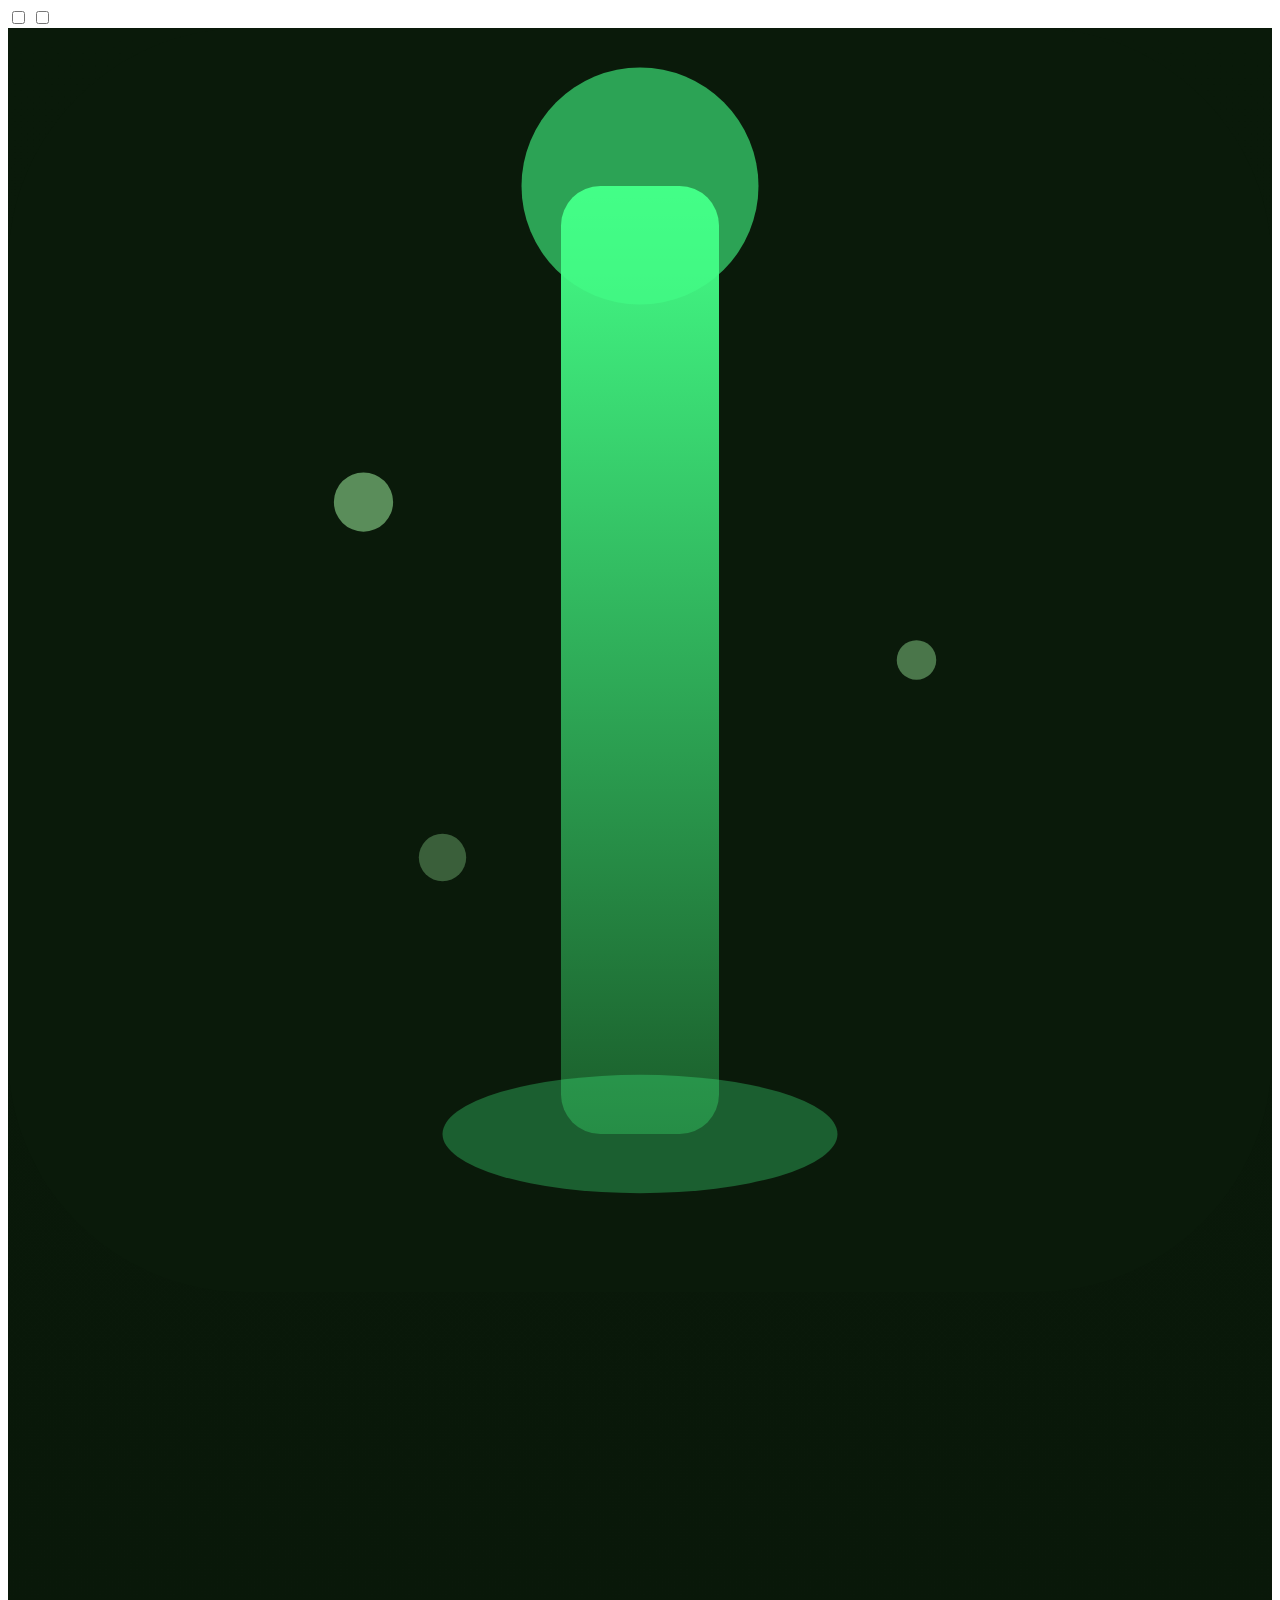
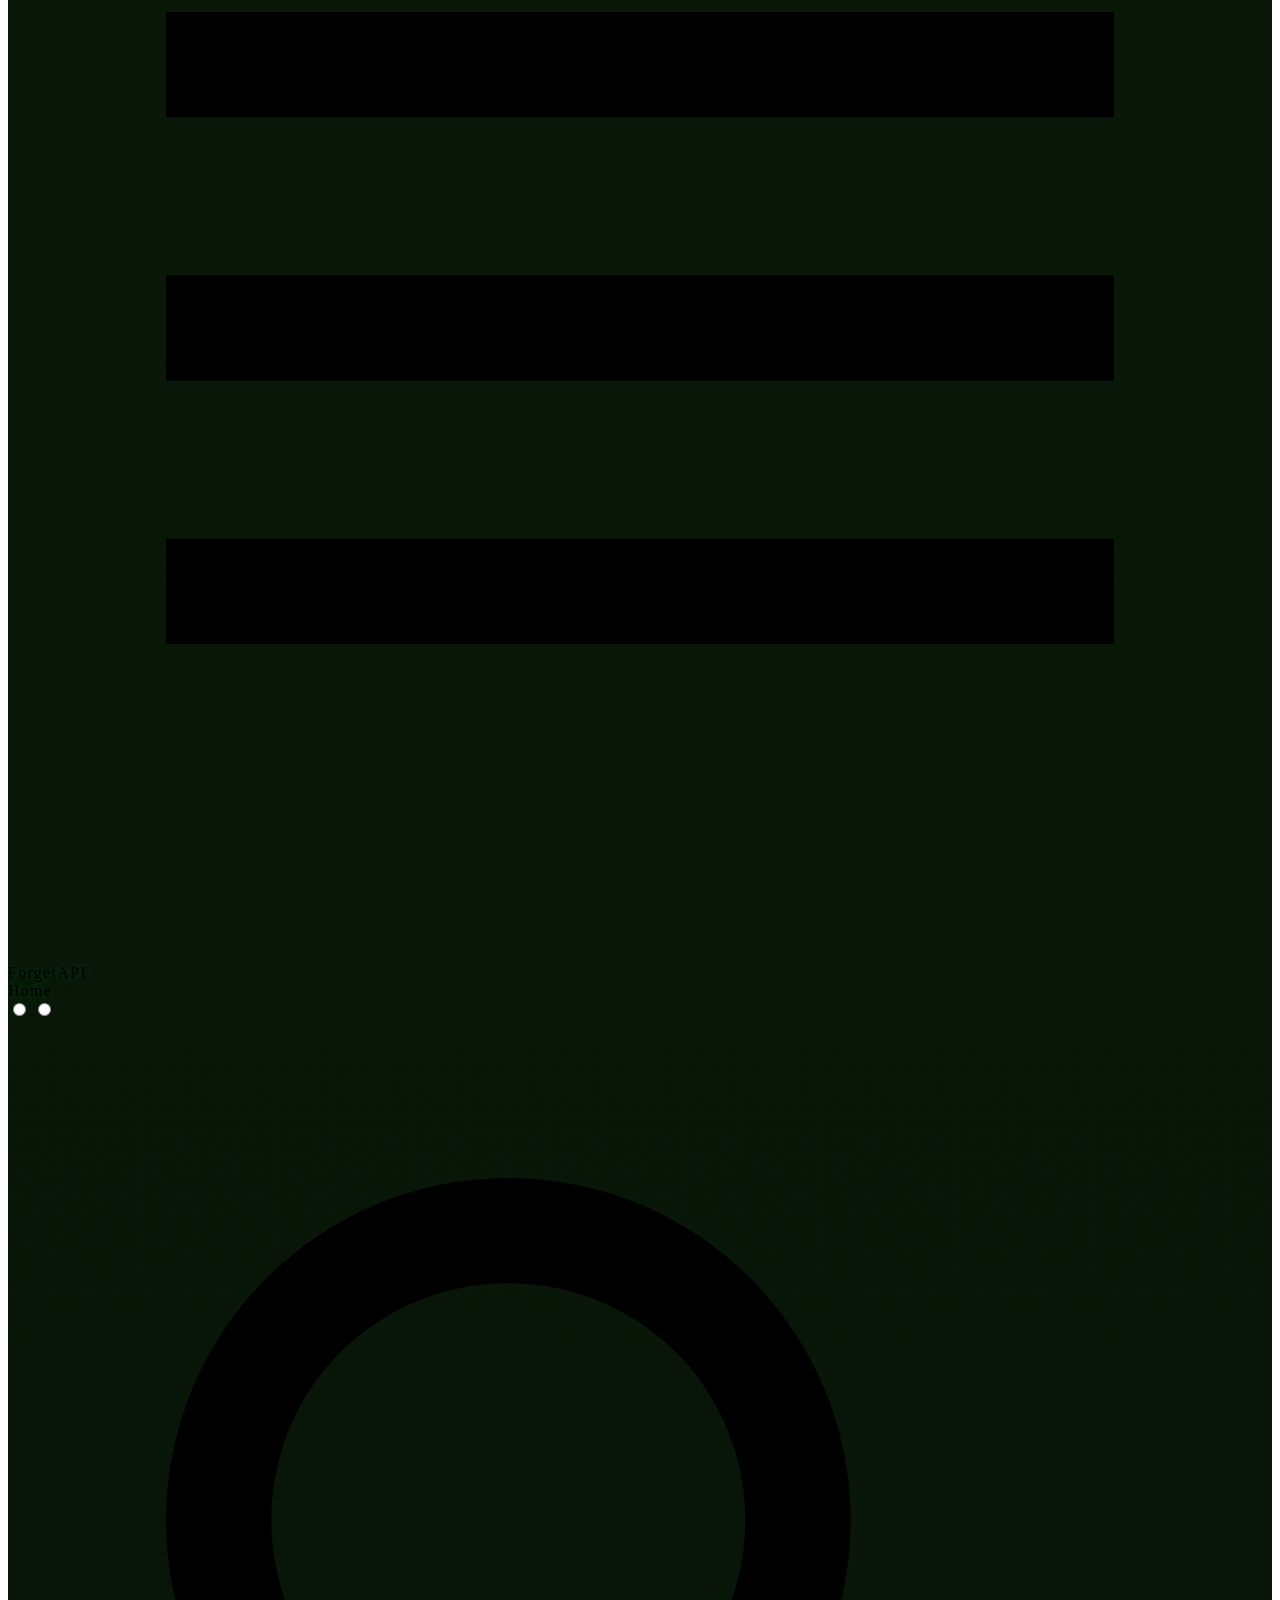
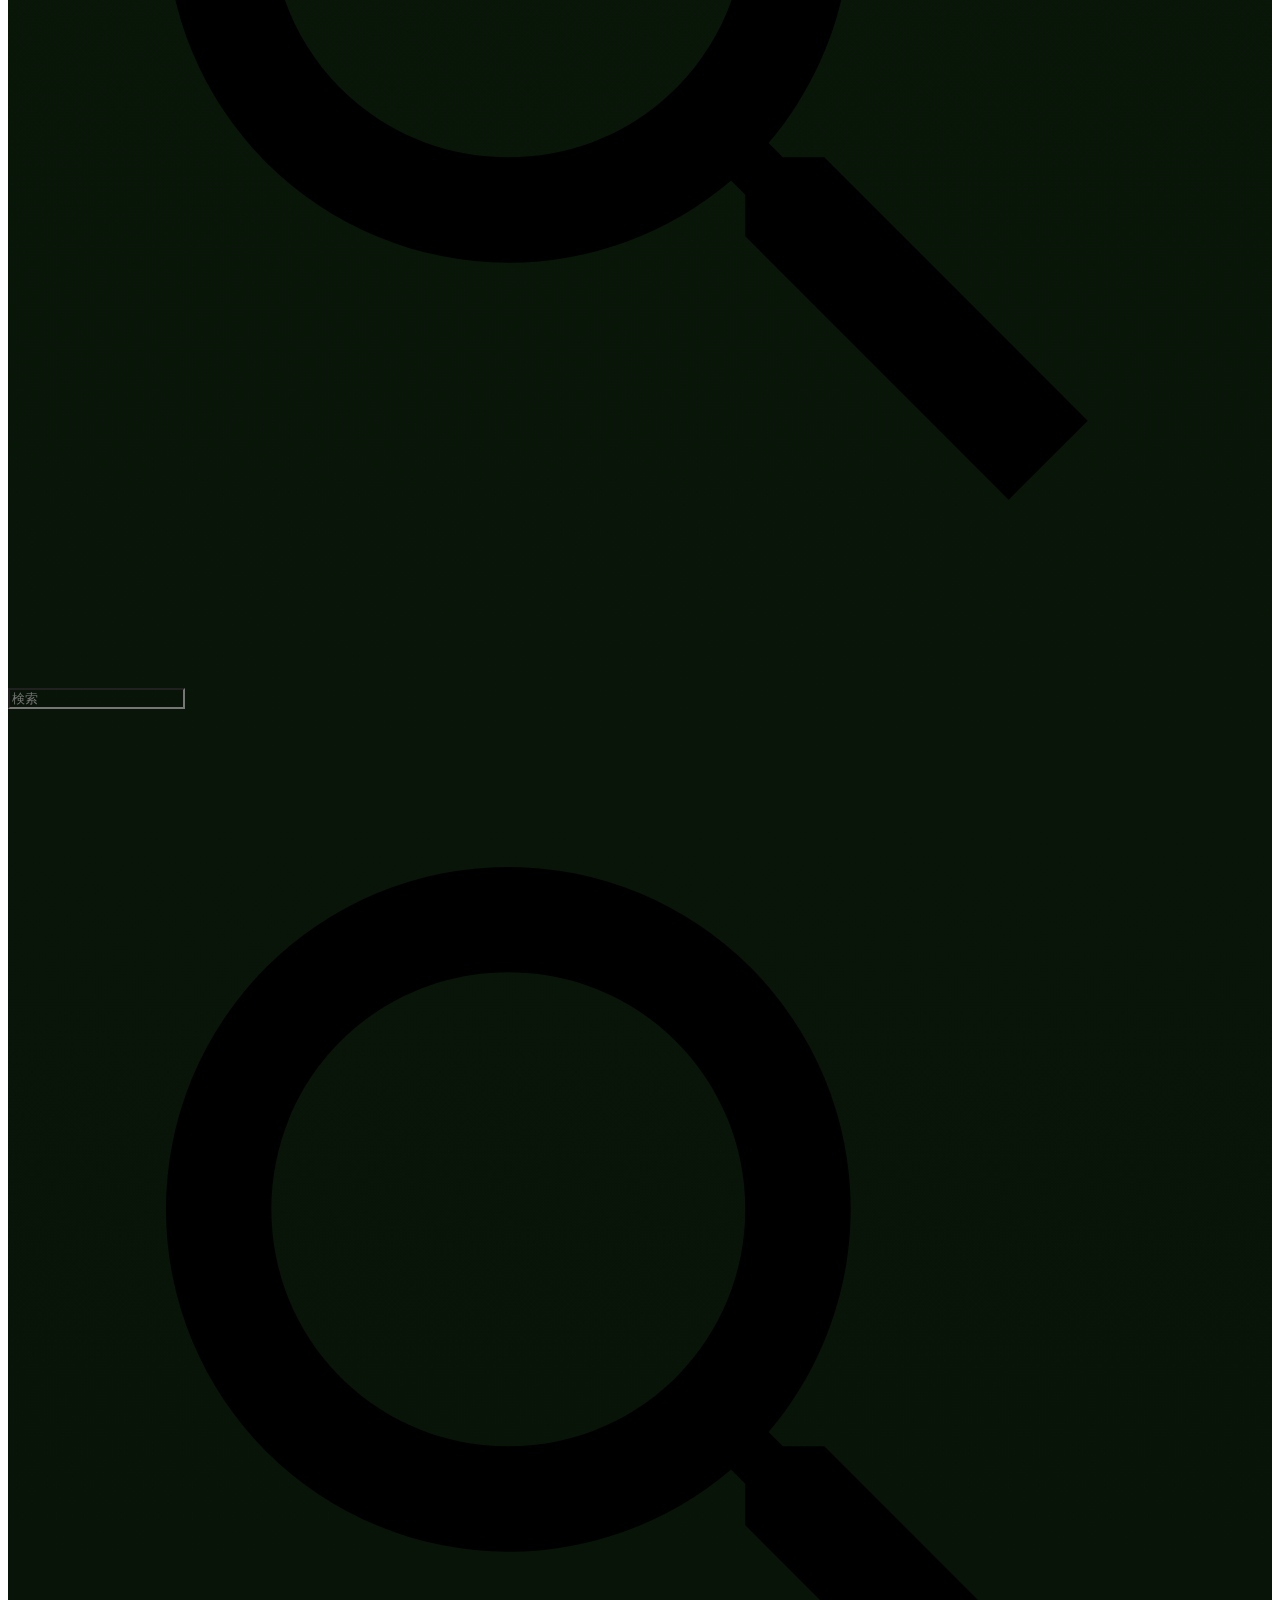
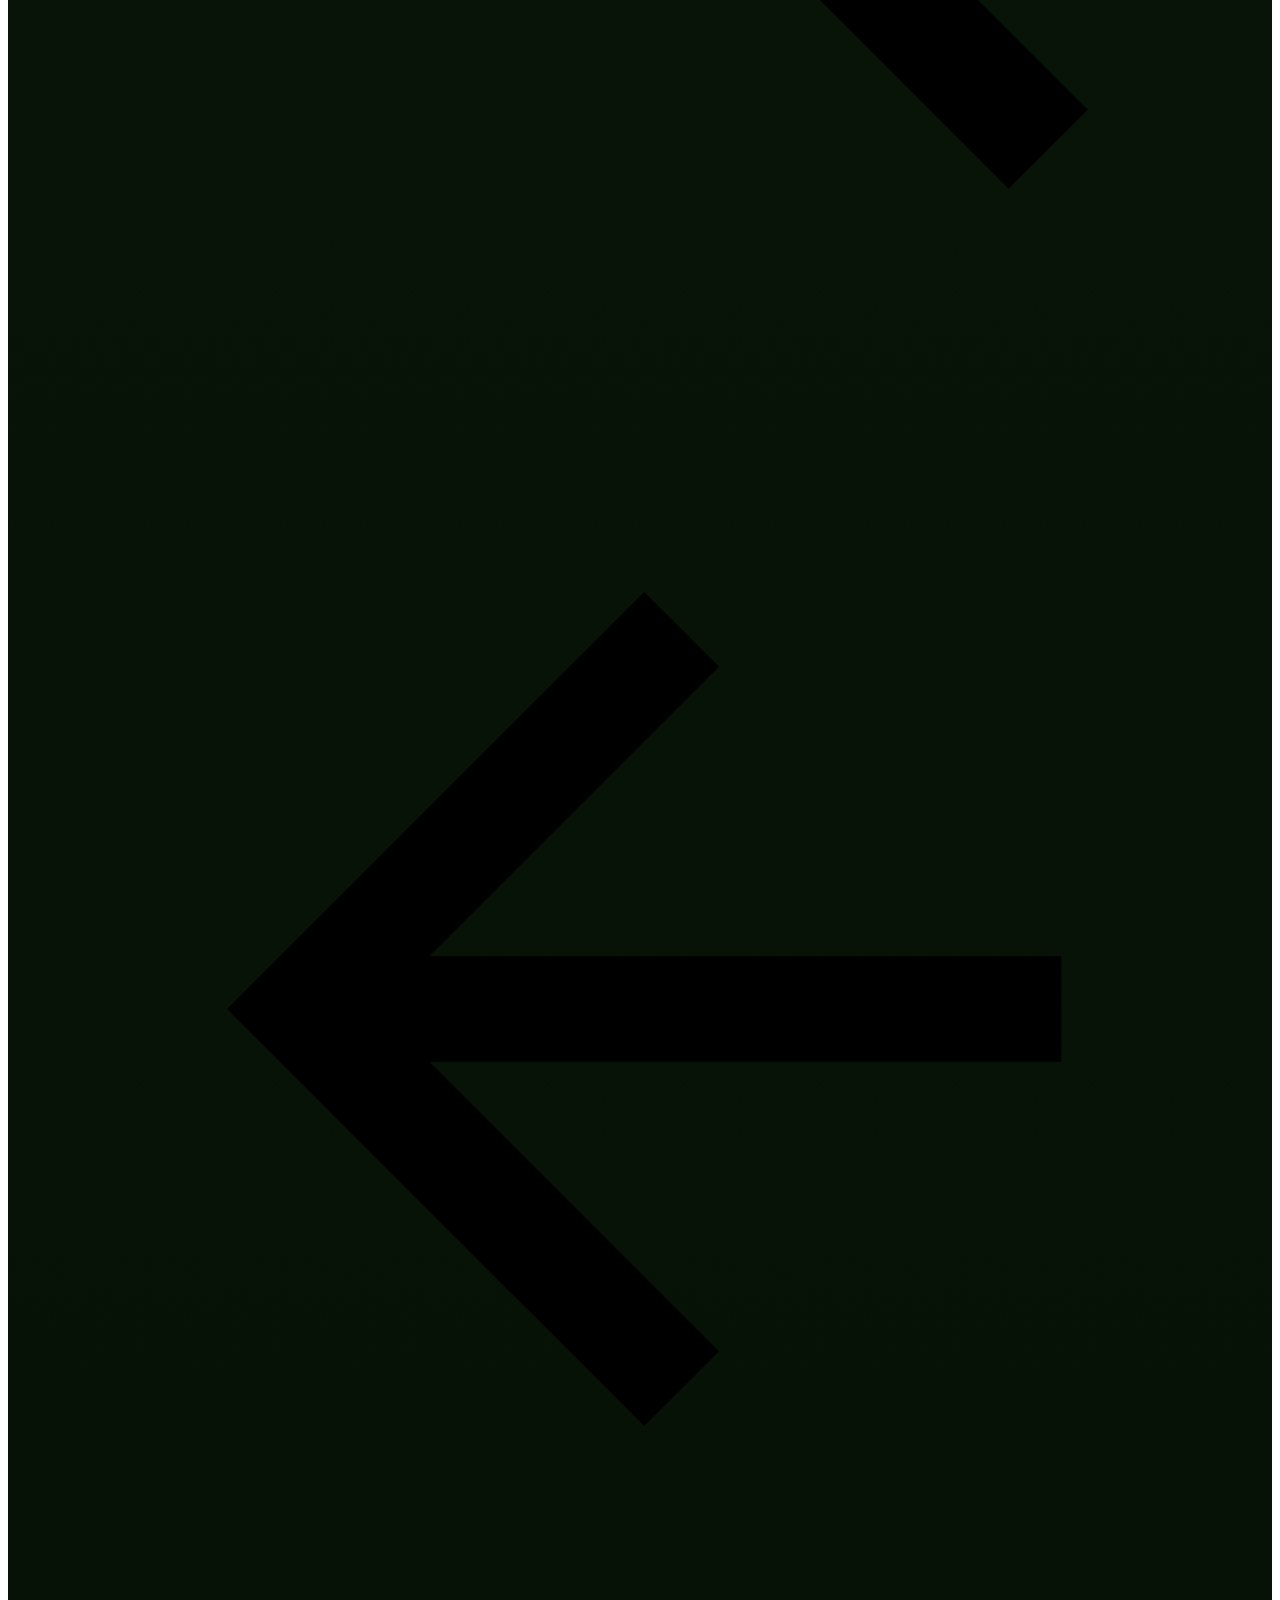
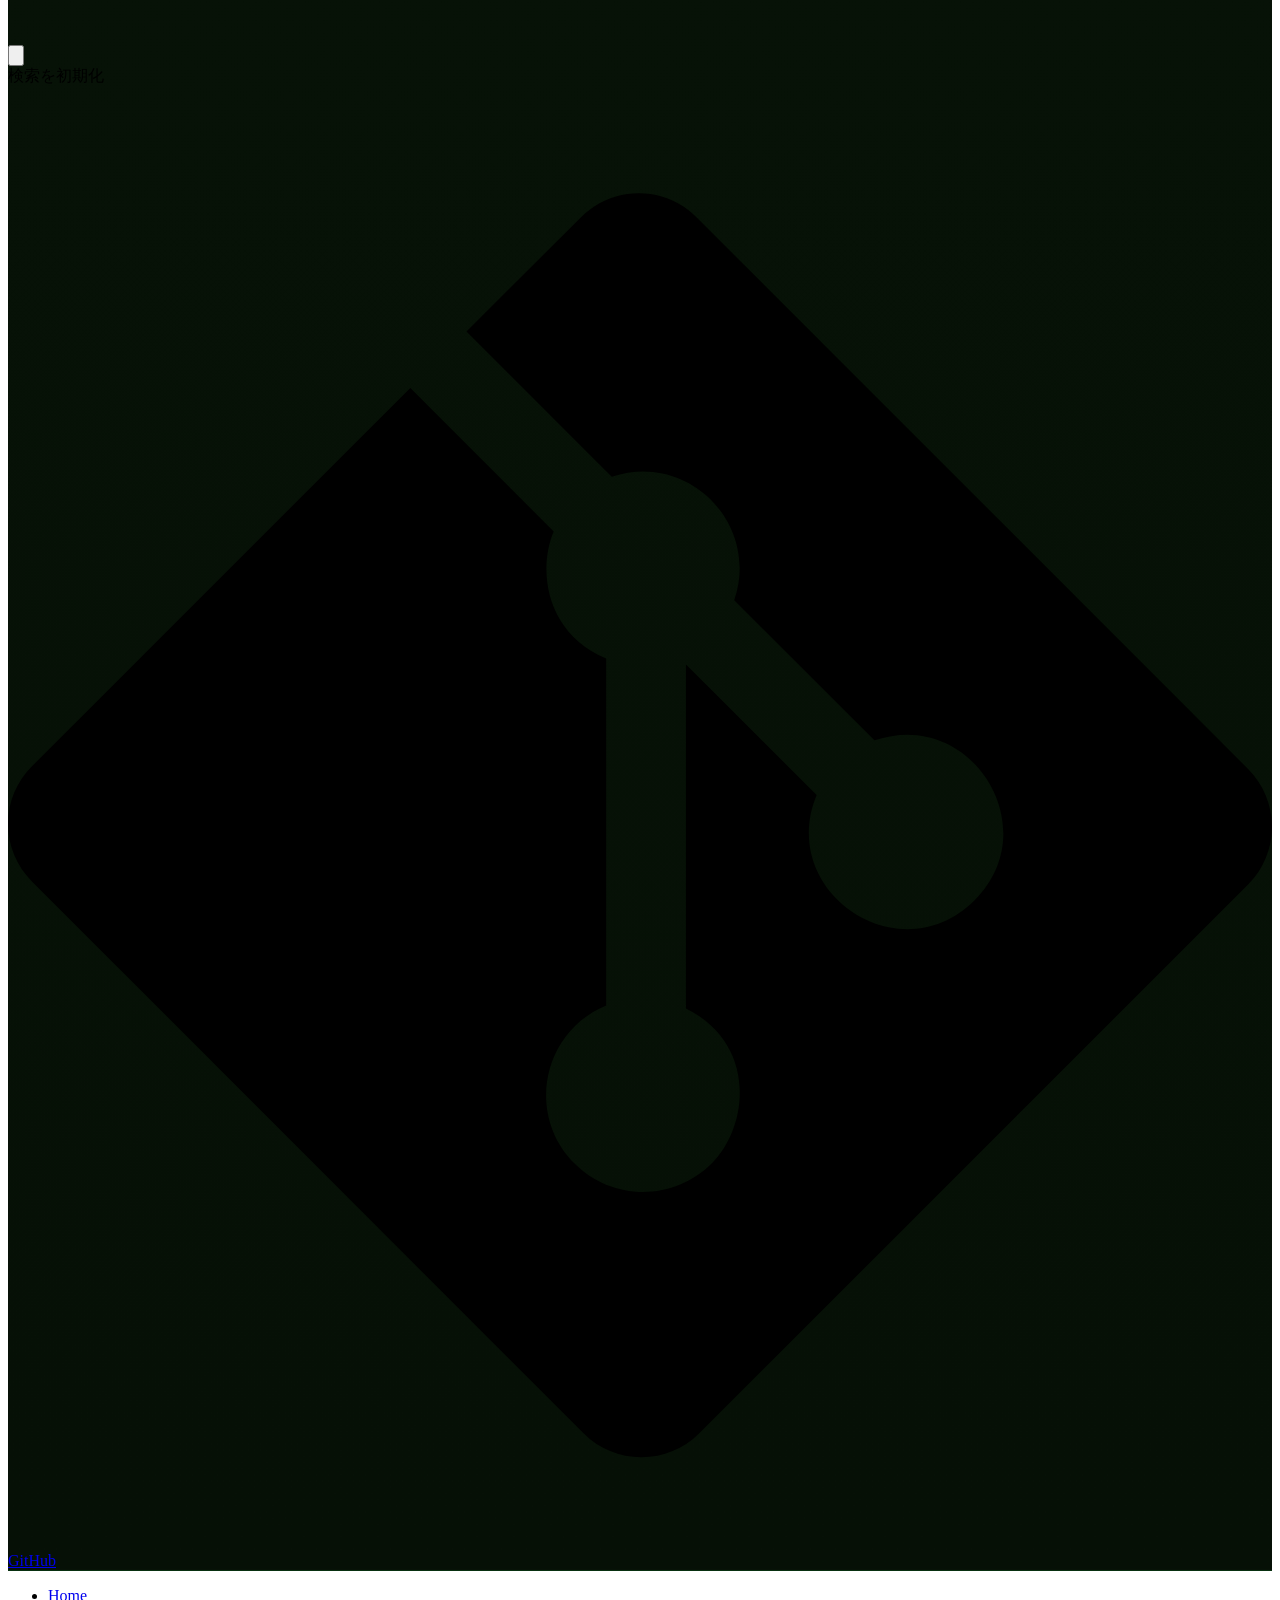
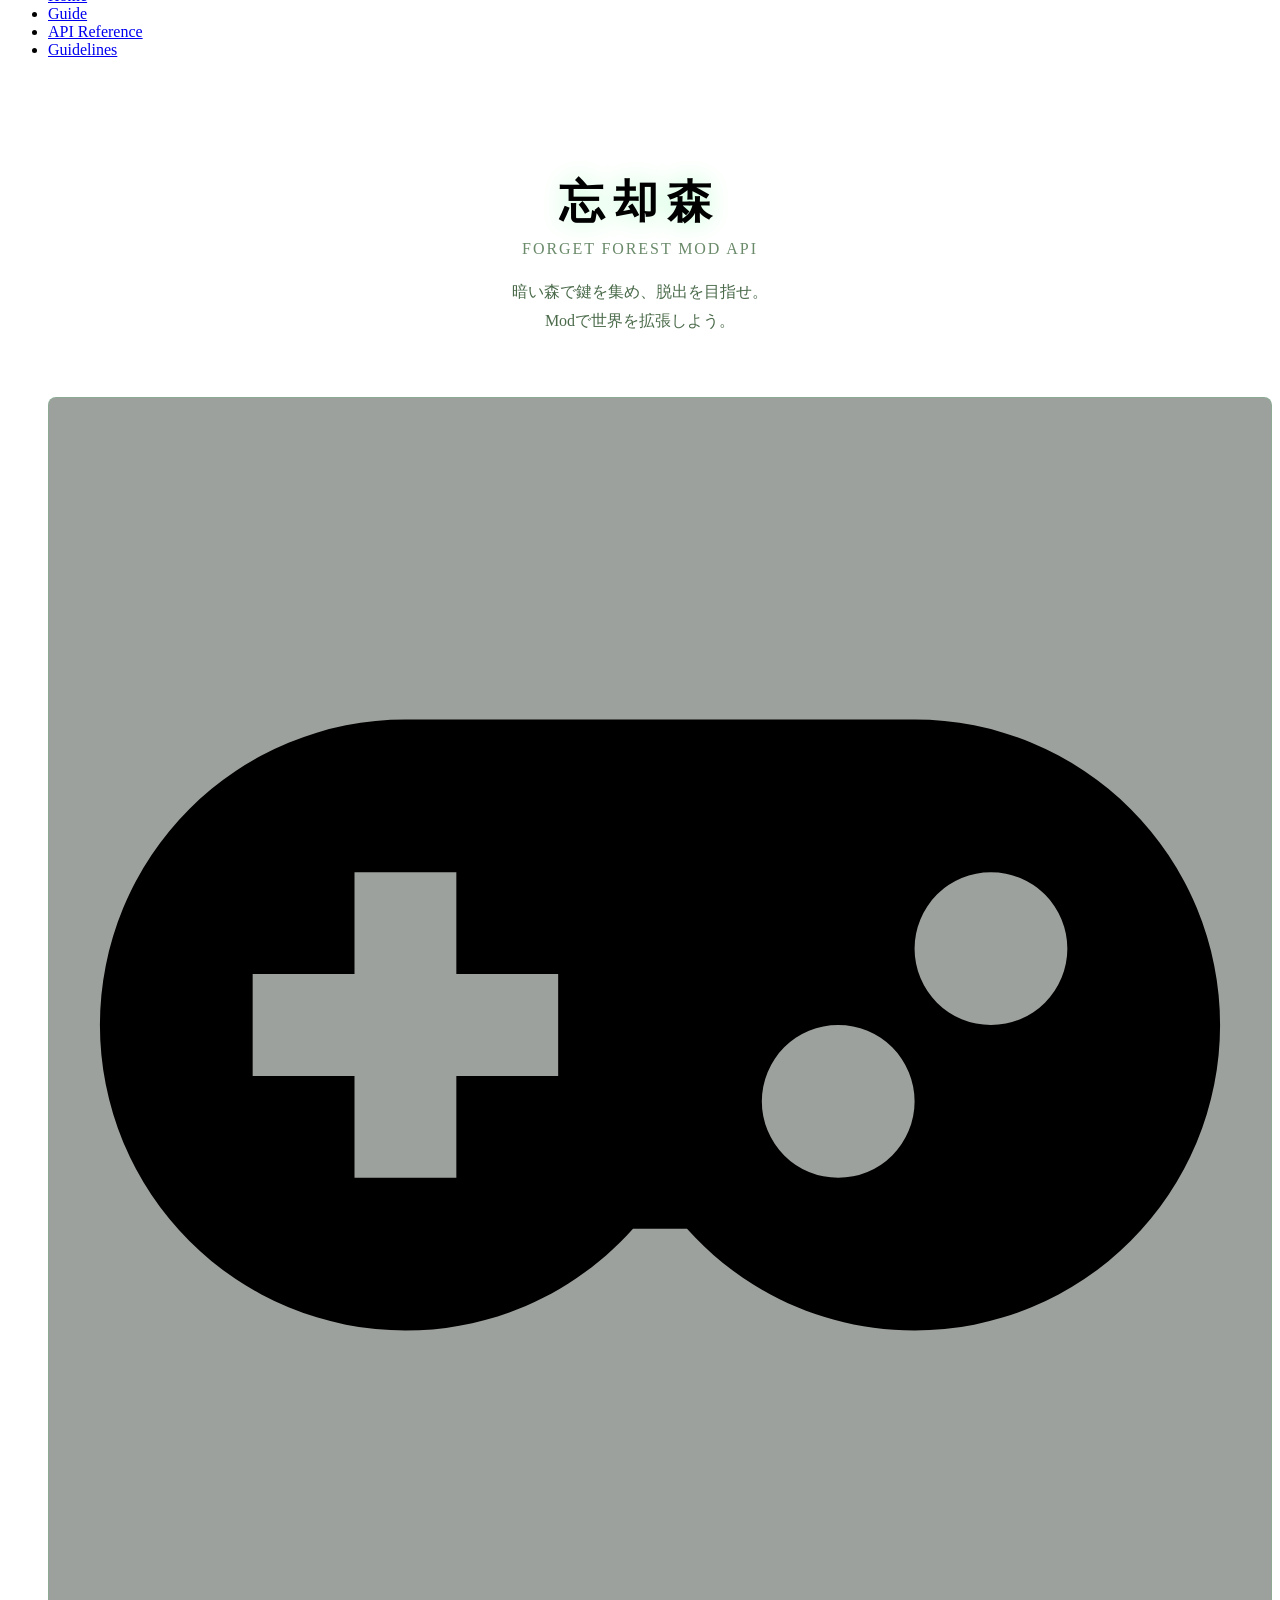
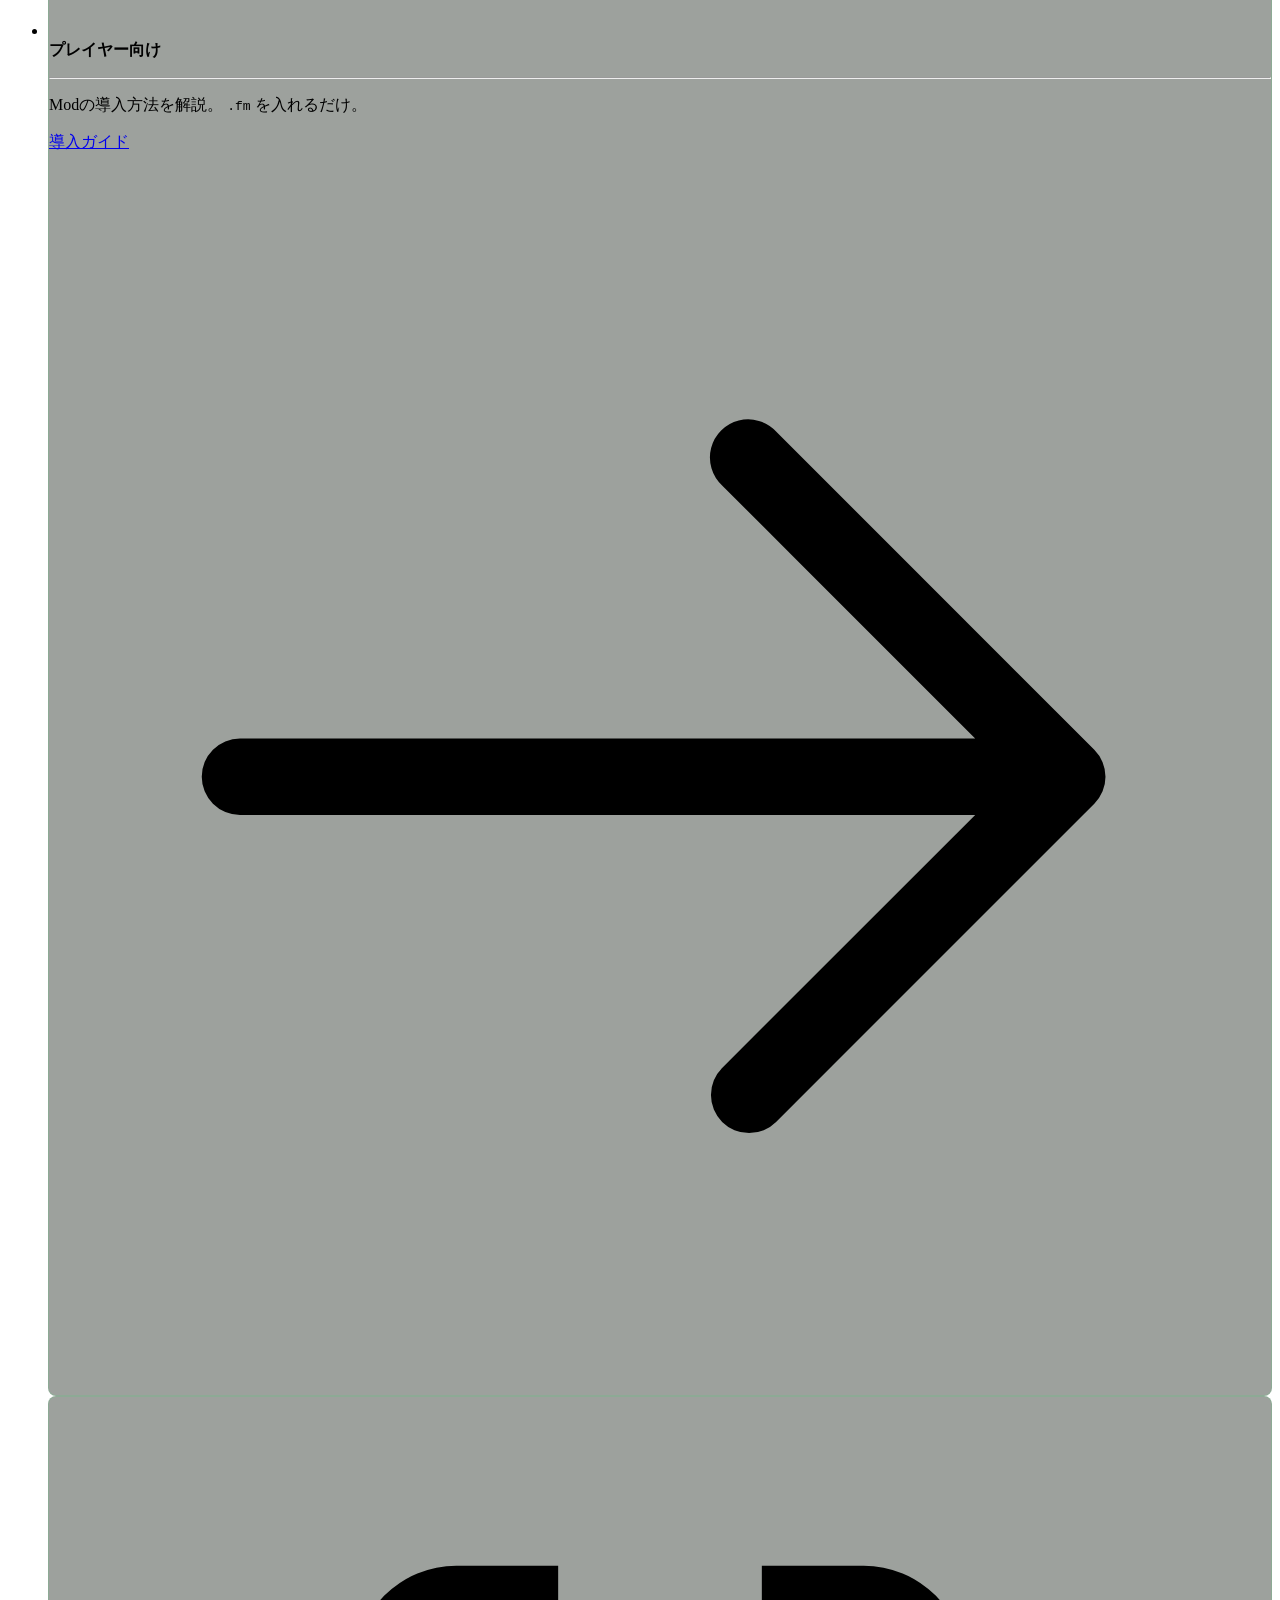
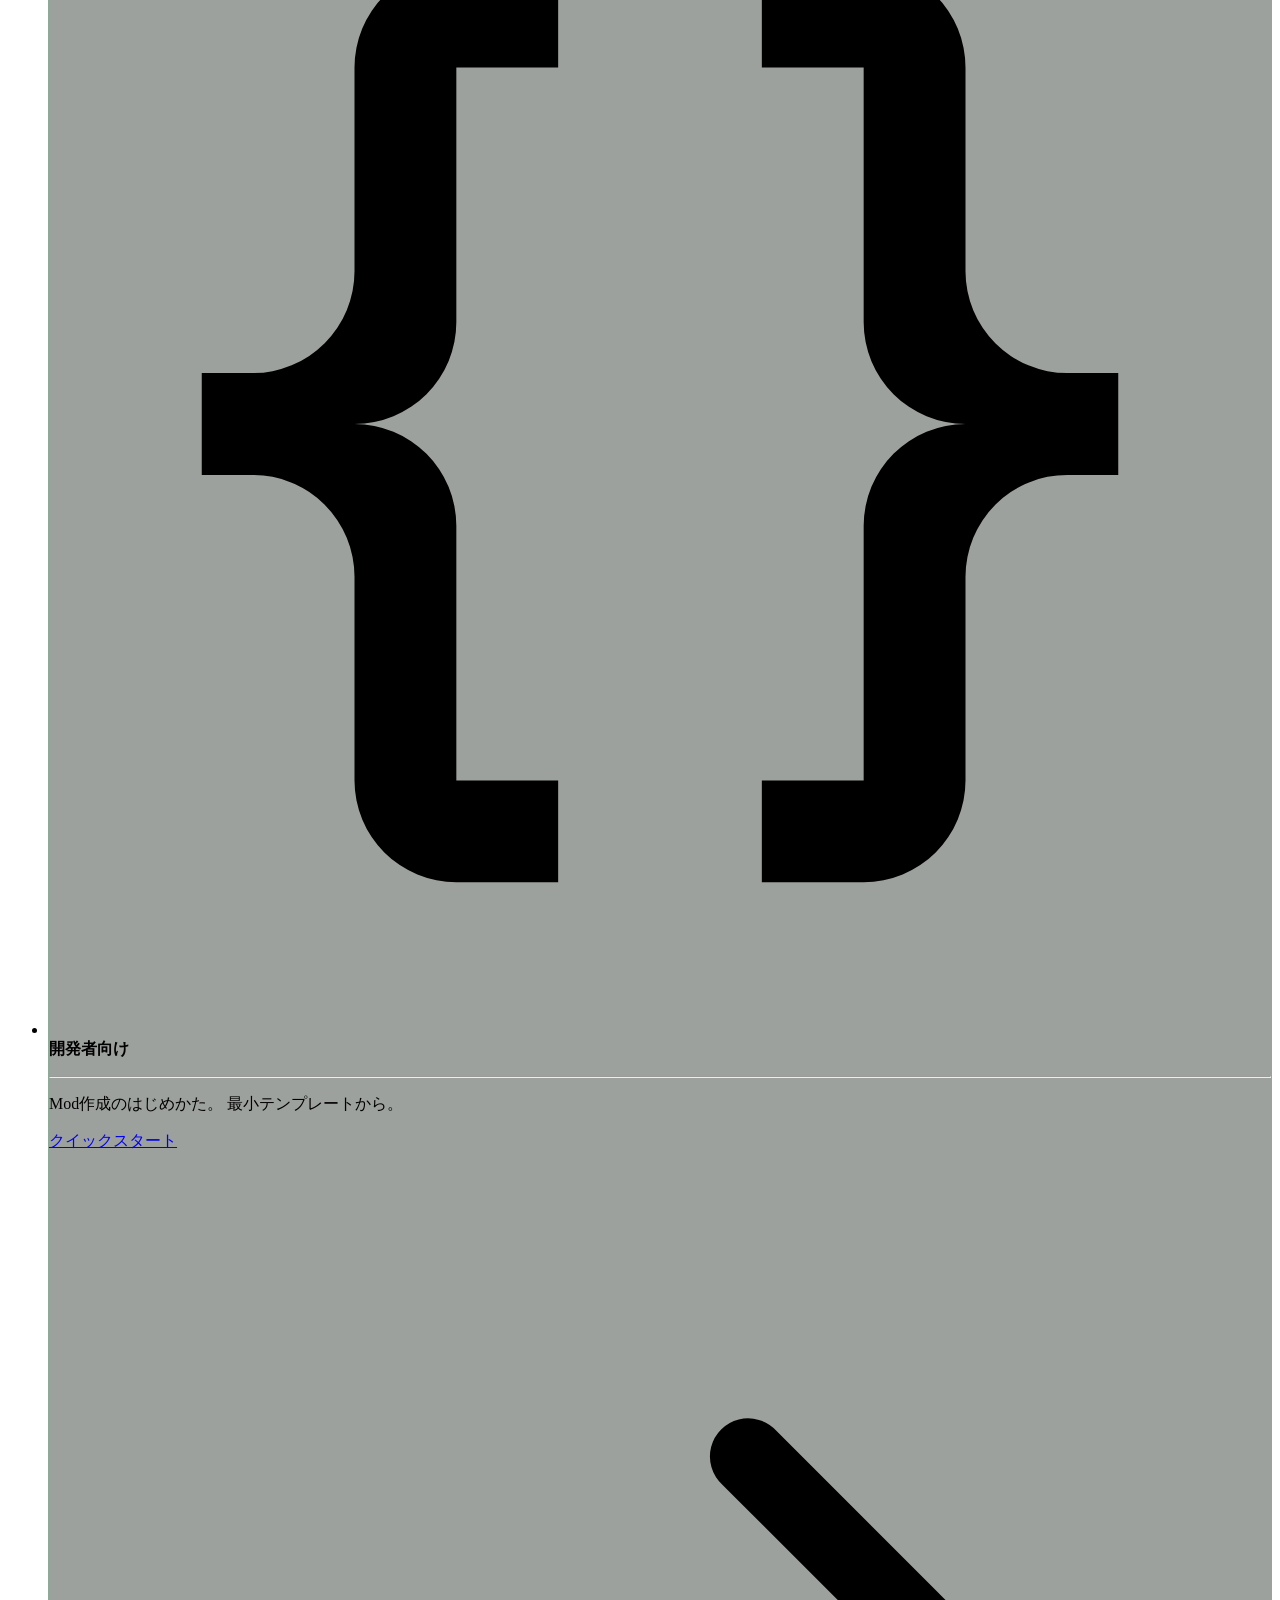
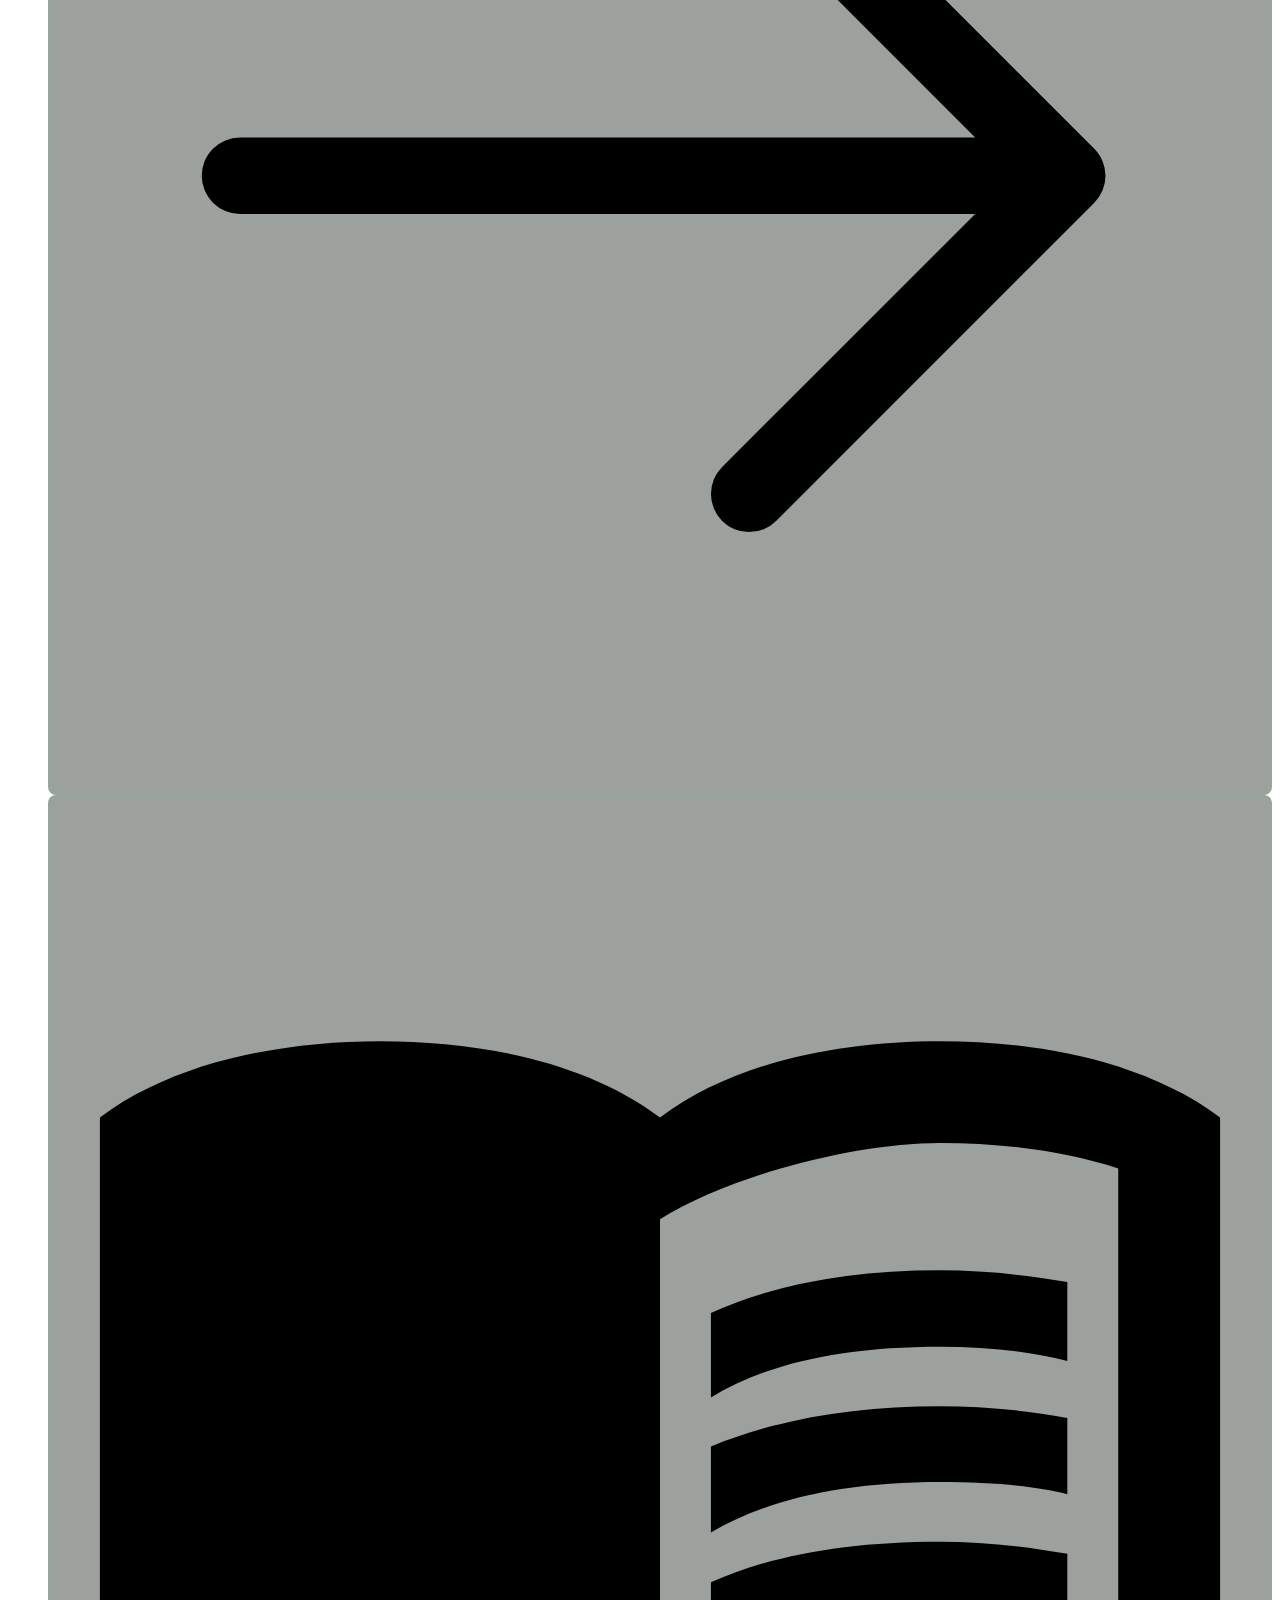
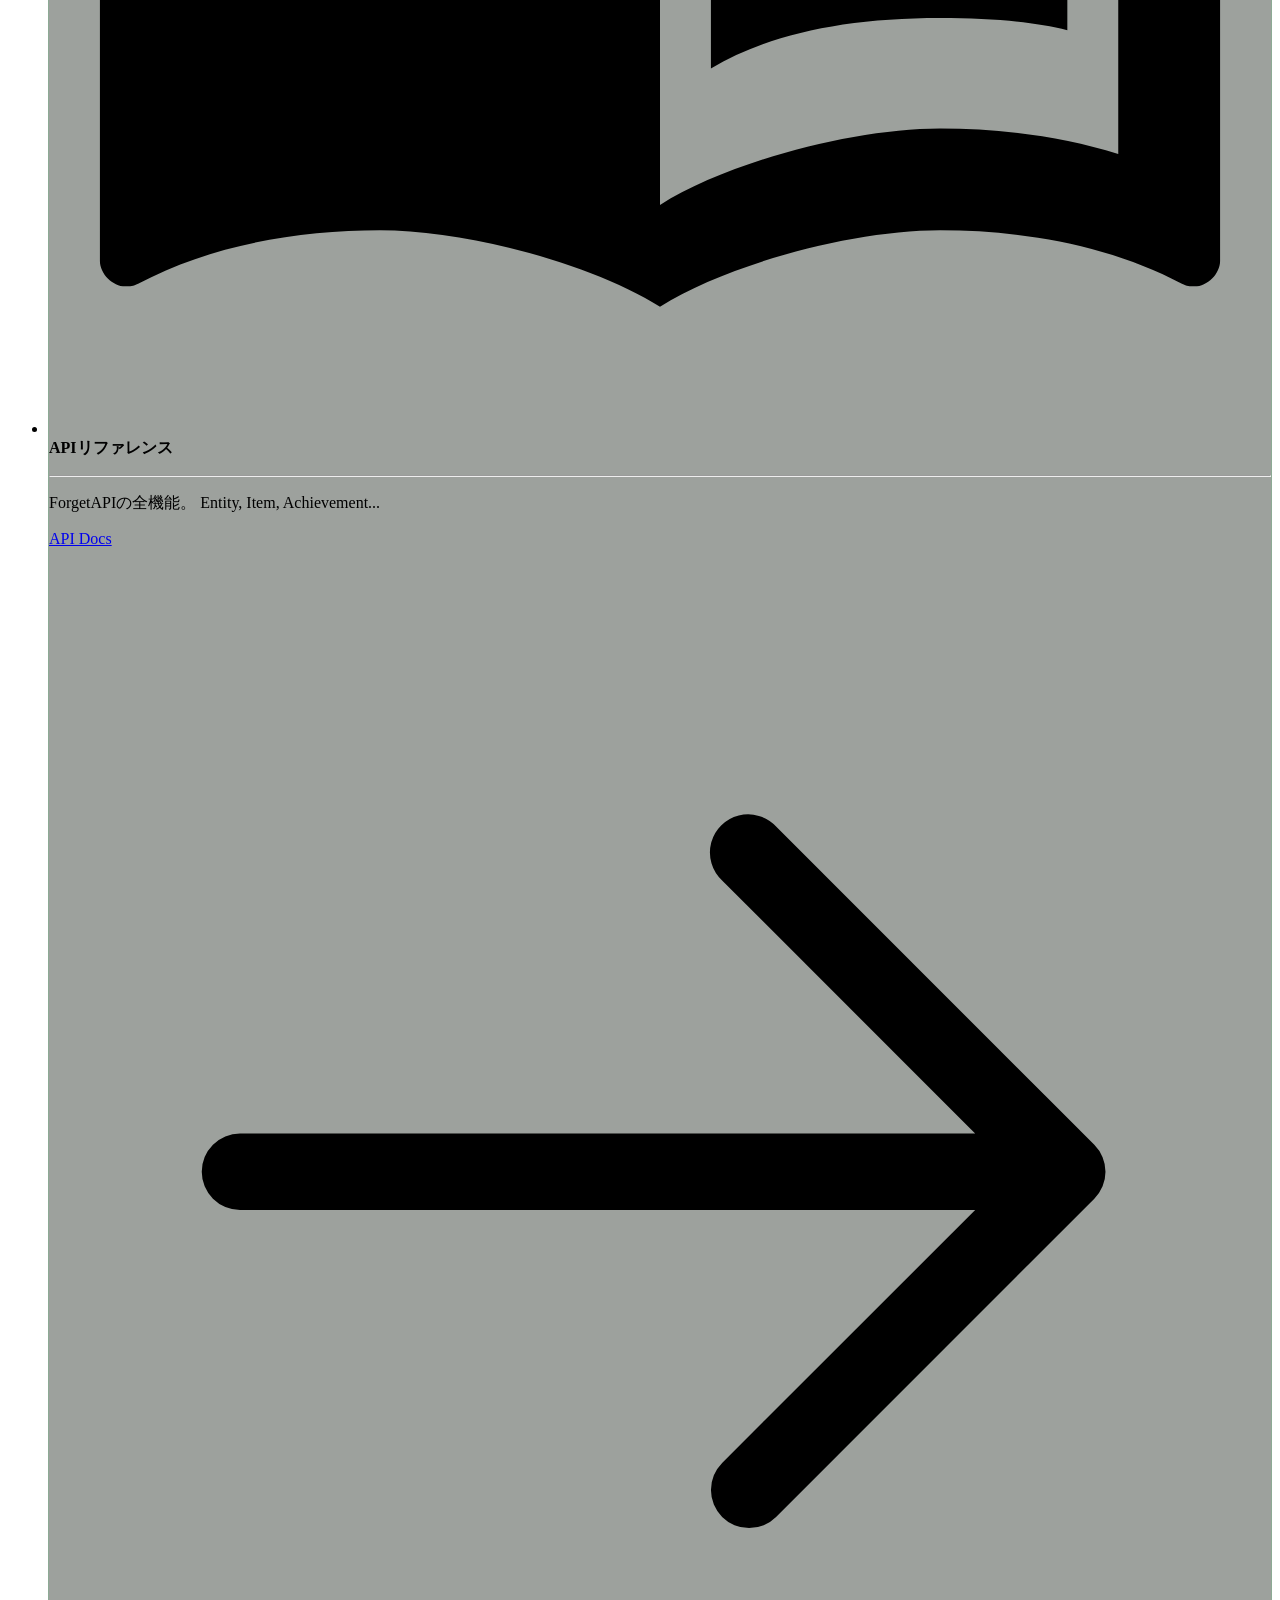
==== index.html @ dcaac4ce "Deployed f437845 with MkDocs version: 1.6.1" ====
<!doctype html>
<html lang="ja" class="no-js">
  <head>
    
      <meta charset="utf-8">
      <meta name="viewport" content="width=device-width,initial-scale=1">
      
        <meta name="description" content="忘却森 Mod API 公式ドキュメント">
      
      
      
        <link rel="canonical" href="https://conbifan.github.io/forgetapi-docs/">
      
      
      
        <link rel="next" href="guide/player-install/">
      
      
        
      
      
      <link rel="icon" href="assets/logo.svg">
      <meta name="generator" content="mkdocs-1.6.1, mkdocs-material-9.7.7">
    
    
      
        <title>ForgetAPI</title>
      
    
    
      <link rel="stylesheet" href="assets/stylesheets/main.ec1eaa64.min.css">
      
        
        <link rel="stylesheet" href="assets/stylesheets/palette.ab4e12ef.min.css">
      
      


    
    
      
    
    
      
        
        
        <link rel="preconnect" href="https://fonts.gstatic.com" crossorigin>
        <link rel="stylesheet" href="https://fonts.googleapis.com/css?family=Noto+Sans+JP:300,300i,400,400i,700,700i%7CJetBrains+Mono:400,400i,700,700i&display=fallback">
        <style>:root{--md-text-font:"Noto Sans JP";--md-code-font:"JetBrains Mono"}</style>
      
    
    
      <link rel="stylesheet" href="stylesheets/custom.css">
    
    <script>__md_scope=new URL(".",location),__md_hash=e=>[...e].reduce(((e,_)=>(e<<5)-e+_.charCodeAt(0)),0),__md_get=(e,_=localStorage,t=__md_scope)=>JSON.parse(_.getItem(t.pathname+"."+e)),__md_set=(e,_,t=localStorage,a=__md_scope)=>{try{t.setItem(a.pathname+"."+e,JSON.stringify(_))}catch(e){}}</script>
    
      

    
    
  </head>
  
  
    
    
      
    
    
    
    
    <body dir="ltr" data-md-color-scheme="slate" data-md-color-primary="green" data-md-color-accent="light-green">
  
    
    <input class="md-toggle" data-md-toggle="drawer" type="checkbox" id="__drawer" autocomplete="off">
    <input class="md-toggle" data-md-toggle="search" type="checkbox" id="__search" autocomplete="off">
    <label class="md-overlay" for="__drawer"></label>
    <div data-md-component="skip">
      
    </div>
    <div data-md-component="announce">
      
    </div>
    
    
      

<header class="md-header" data-md-component="header">
  <nav class="md-header__inner md-grid" aria-label="ヘッダー">
    <a href="." title="ForgetAPI" class="md-header__button md-logo" aria-label="ForgetAPI" data-md-component="logo">
      
  <img src="assets/logo.svg" alt="logo">

    </a>
    <label class="md-header__button md-icon" for="__drawer">
      
      <svg xmlns="http://www.w3.org/2000/svg" viewBox="0 0 24 24"><path d="M3 6h18v2H3zm0 5h18v2H3zm0 5h18v2H3z"/></svg>
    </label>
    <div class="md-header__title" data-md-component="header-title">
      <div class="md-header__ellipsis">
        <div class="md-header__topic">
          <span class="md-ellipsis">
            ForgetAPI
          </span>
        </div>
        <div class="md-header__topic" data-md-component="header-topic">
          <span class="md-ellipsis">
            
              Home
            
          </span>
        </div>
      </div>
    </div>
    
      
        <form class="md-header__option" data-md-component="palette">
  
    
    
    
    <input class="md-option" data-md-color-media="" data-md-color-scheme="slate" data-md-color-primary="green" data-md-color-accent="light-green"  aria-label="ライトモード"  type="radio" name="__palette" id="__palette_0">
    
      <label class="md-header__button md-icon" title="ライトモード" for="__palette_1" hidden>
        <svg xmlns="http://www.w3.org/2000/svg" viewBox="0 0 24 24"><path d="M12 18c-.89 0-1.74-.2-2.5-.55C11.56 16.5 13 14.42 13 12s-1.44-4.5-3.5-5.45C10.26 6.2 11.11 6 12 6a6 6 0 0 1 6 6 6 6 0 0 1-6 6m8-9.31V4h-4.69L12 .69 8.69 4H4v4.69L.69 12 4 15.31V20h4.69L12 23.31 15.31 20H20v-4.69L23.31 12z"/></svg>
      </label>
    
  
    
    
    
    <input class="md-option" data-md-color-media="" data-md-color-scheme="default" data-md-color-primary="green" data-md-color-accent="green"  aria-label="ダークモード"  type="radio" name="__palette" id="__palette_1">
    
      <label class="md-header__button md-icon" title="ダークモード" for="__palette_0" hidden>
        <svg xmlns="http://www.w3.org/2000/svg" viewBox="0 0 24 24"><path d="M12 8a4 4 0 0 0-4 4 4 4 0 0 0 4 4 4 4 0 0 0 4-4 4 4 0 0 0-4-4m0 10a6 6 0 0 1-6-6 6 6 0 0 1 6-6 6 6 0 0 1 6 6 6 6 0 0 1-6 6m8-9.31V4h-4.69L12 .69 8.69 4H4v4.69L.69 12 4 15.31V20h4.69L12 23.31 15.31 20H20v-4.69L23.31 12z"/></svg>
      </label>
    
  
</form>
      
    
    
      <script>var palette=__md_get("__palette");if(palette&&palette.color){if("(prefers-color-scheme)"===palette.color.media){var media=matchMedia("(prefers-color-scheme: light)"),input=document.querySelector(media.matches?"[data-md-color-media='(prefers-color-scheme: light)']":"[data-md-color-media='(prefers-color-scheme: dark)']");palette.color.media=input.getAttribute("data-md-color-media"),palette.color.scheme=input.getAttribute("data-md-color-scheme"),palette.color.primary=input.getAttribute("data-md-color-primary"),palette.color.accent=input.getAttribute("data-md-color-accent")}for(var[key,value]of Object.entries(palette.color))document.body.setAttribute("data-md-color-"+key,value)}</script>
    
    
    
      
      
        <label class="md-header__button md-icon" for="__search">
          
          <svg xmlns="http://www.w3.org/2000/svg" viewBox="0 0 24 24"><path d="M9.5 3A6.5 6.5 0 0 1 16 9.5c0 1.61-.59 3.09-1.56 4.23l.27.27h.79l5 5-1.5 1.5-5-5v-.79l-.27-.27A6.52 6.52 0 0 1 9.5 16 6.5 6.5 0 0 1 3 9.5 6.5 6.5 0 0 1 9.5 3m0 2C7 5 5 7 5 9.5S7 14 9.5 14 14 12 14 9.5 12 5 9.5 5"/></svg>
        </label>
        <div class="md-search" data-md-component="search" role="dialog">
  <label class="md-search__overlay" for="__search"></label>
  <div class="md-search__inner" role="search">
    <form class="md-search__form" name="search">
      <input type="text" class="md-search__input" name="query" aria-label="検索" placeholder="検索" autocapitalize="off" autocorrect="off" autocomplete="off" spellcheck="false" data-md-component="search-query" required>
      <label class="md-search__icon md-icon" for="__search">
        
        <svg xmlns="http://www.w3.org/2000/svg" viewBox="0 0 24 24"><path d="M9.5 3A6.5 6.5 0 0 1 16 9.5c0 1.61-.59 3.09-1.56 4.23l.27.27h.79l5 5-1.5 1.5-5-5v-.79l-.27-.27A6.52 6.52 0 0 1 9.5 16 6.5 6.5 0 0 1 3 9.5 6.5 6.5 0 0 1 9.5 3m0 2C7 5 5 7 5 9.5S7 14 9.5 14 14 12 14 9.5 12 5 9.5 5"/></svg>
        
        <svg xmlns="http://www.w3.org/2000/svg" viewBox="0 0 24 24"><path d="M20 11v2H8l5.5 5.5-1.42 1.42L4.16 12l7.92-7.92L13.5 5.5 8 11z"/></svg>
      </label>
      <nav class="md-search__options" aria-label="検索">
        
        <button type="reset" class="md-search__icon md-icon" title="クリア" aria-label="クリア" tabindex="-1">
          
          <svg xmlns="http://www.w3.org/2000/svg" viewBox="0 0 24 24"><path d="M19 6.41 17.59 5 12 10.59 6.41 5 5 6.41 10.59 12 5 17.59 6.41 19 12 13.41 17.59 19 19 17.59 13.41 12z"/></svg>
        </button>
      </nav>
      
        <div class="md-search__suggest" data-md-component="search-suggest"></div>
      
    </form>
    <div class="md-search__output">
      <div class="md-search__scrollwrap" tabindex="0" data-md-scrollfix>
        <div class="md-search-result" data-md-component="search-result">
          <div class="md-search-result__meta">
            検索を初期化
          </div>
          <ol class="md-search-result__list" role="presentation"></ol>
        </div>
      </div>
    </div>
  </div>
</div>
      
    
    
      <div class="md-header__source">
        <a href="https://github.com/conbifan/forgetapi-docs" title="リポジトリへ" class="md-source" data-md-component="source">
  <div class="md-source__icon md-icon">
    
    <svg xmlns="http://www.w3.org/2000/svg" viewBox="0 0 448 512"><!--! Font Awesome Free 7.1.0 by @fontawesome - https://fontawesome.com License - https://fontawesome.com/license/free (Icons: CC BY 4.0, Fonts: SIL OFL 1.1, Code: MIT License) Copyright 2025 Fonticons, Inc.--><path d="M439.6 236.1 244 40.5c-5.4-5.5-12.8-8.5-20.4-8.5s-15 3-20.4 8.4L162.5 81l51.5 51.5c27.1-9.1 52.7 16.8 43.4 43.7l49.7 49.7c34.2-11.8 61.2 31 35.5 56.7-26.5 26.5-70.2-2.9-56-37.3L240.3 199v121.9c25.3 12.5 22.3 41.8 9.1 55-6.4 6.4-15.2 10.1-24.3 10.1s-17.8-3.6-24.3-10.1c-17.6-17.6-11.1-46.9 11.2-56v-123c-20.8-8.5-24.6-30.7-18.6-45L142.6 101 8.5 235.1C3 240.6 0 247.9 0 255.5s3 15 8.5 20.4l195.6 195.7c5.4 5.4 12.7 8.4 20.4 8.4s15-3 20.4-8.4l194.7-194.7c5.4-5.4 8.4-12.8 8.4-20.4s-3-15-8.4-20.4"/></svg>
  </div>
  <div class="md-source__repository">
    GitHub
  </div>
</a>
      </div>
    
  </nav>
  
</header>
    
    <div class="md-container" data-md-component="container">
      
      
        
          
            
<nav class="md-tabs" aria-label="タブ" data-md-component="tabs">
  <div class="md-grid">
    <ul class="md-tabs__list">
      
        
  
  
  
    
  
  
    <li class="md-tabs__item md-tabs__item--active">
      <a href="." class="md-tabs__link">
        
  
  
    
  
  Home

      </a>
    </li>
  

      
        
  
  
  
  
    
    
      <li class="md-tabs__item">
        <a href="guide/player-install/" class="md-tabs__link">
          
  
  
  Guide

        </a>
      </li>
    
  

      
        
  
  
  
  
    
    
      <li class="md-tabs__item">
        <a href="api/core/" class="md-tabs__link">
          
  
  
  API Reference

        </a>
      </li>
    
  

      
        
  
  
  
  
    
    
      <li class="md-tabs__item">
        <a href="guidelines/checklist/" class="md-tabs__link">
          
  
  
  Guidelines

        </a>
      </li>
    
  

      
    </ul>
  </div>
</nav>
          
        
      
      <main class="md-main" data-md-component="main">
        <div class="md-main__inner md-grid">
          
            
              
                
              
              <div class="md-sidebar md-sidebar--primary" data-md-component="sidebar" data-md-type="navigation" hidden>
                <div class="md-sidebar__scrollwrap">
                  <div class="md-sidebar__inner">
                    


  


<nav class="md-nav md-nav--primary md-nav--lifted" aria-label="ナビゲーション" data-md-level="0">
  <label class="md-nav__title" for="__drawer">
    <a href="." title="ForgetAPI" class="md-nav__button md-logo" aria-label="ForgetAPI" data-md-component="logo">
      
  <img src="assets/logo.svg" alt="logo">

    </a>
    ForgetAPI
  </label>
  
    <div class="md-nav__source">
      <a href="https://github.com/conbifan/forgetapi-docs" title="リポジトリへ" class="md-source" data-md-component="source">
  <div class="md-source__icon md-icon">
    
    <svg xmlns="http://www.w3.org/2000/svg" viewBox="0 0 448 512"><!--! Font Awesome Free 7.1.0 by @fontawesome - https://fontawesome.com License - https://fontawesome.com/license/free (Icons: CC BY 4.0, Fonts: SIL OFL 1.1, Code: MIT License) Copyright 2025 Fonticons, Inc.--><path d="M439.6 236.1 244 40.5c-5.4-5.5-12.8-8.5-20.4-8.5s-15 3-20.4 8.4L162.5 81l51.5 51.5c27.1-9.1 52.7 16.8 43.4 43.7l49.7 49.7c34.2-11.8 61.2 31 35.5 56.7-26.5 26.5-70.2-2.9-56-37.3L240.3 199v121.9c25.3 12.5 22.3 41.8 9.1 55-6.4 6.4-15.2 10.1-24.3 10.1s-17.8-3.6-24.3-10.1c-17.6-17.6-11.1-46.9 11.2-56v-123c-20.8-8.5-24.6-30.7-18.6-45L142.6 101 8.5 235.1C3 240.6 0 247.9 0 255.5s3 15 8.5 20.4l195.6 195.7c5.4 5.4 12.7 8.4 20.4 8.4s15-3 20.4-8.4l194.7-194.7c5.4-5.4 8.4-12.8 8.4-20.4s-3-15-8.4-20.4"/></svg>
  </div>
  <div class="md-source__repository">
    GitHub
  </div>
</a>
    </div>
  
  <ul class="md-nav__list" data-md-scrollfix>
    
      
      
  
  
    
  
  
  
    <li class="md-nav__item md-nav__item--active">
      
      <input class="md-nav__toggle md-toggle" type="checkbox" id="__toc">
      
      
      
      <a href="." class="md-nav__link md-nav__link--active">
        
  
  
  <span class="md-ellipsis">
    
  
    Home
  

    
  </span>
  
  

      </a>
      
    </li>
  

    
      
      
  
  
  
  
    
    
    
    
      
      
        
      
    
    
    <li class="md-nav__item md-nav__item--nested">
      
        
        
          
        
        <input class="md-nav__toggle md-toggle md-toggle--indeterminate" type="checkbox" id="__nav_2" >
        
          
          <label class="md-nav__link" for="__nav_2" id="__nav_2_label" tabindex="0">
            
  
  
  <span class="md-ellipsis">
    
  
    Guide
  

    
  </span>
  
  

            <span class="md-nav__icon md-icon"></span>
          </label>
        
        <nav class="md-nav" data-md-level="1" aria-labelledby="__nav_2_label" aria-expanded="false">
          <label class="md-nav__title" for="__nav_2">
            <span class="md-nav__icon md-icon"></span>
            
  
    Guide
  

          </label>
          <ul class="md-nav__list" data-md-scrollfix>
            
              
                
  
  
  
  
    <li class="md-nav__item">
      <a href="guide/player-install/" class="md-nav__link">
        
  
  
  <span class="md-ellipsis">
    
  
    Mod導入方法
  

    
  </span>
  
  

      </a>
    </li>
  

              
            
              
                
  
  
  
  
    <li class="md-nav__item">
      <a href="guide/mod-author-start/" class="md-nav__link">
        
  
  
  <span class="md-ellipsis">
    
  
    Mod作成はじめかた
  

    
  </span>
  
  

      </a>
    </li>
  

              
            
              
                
  
  
  
  
    <li class="md-nav__item">
      <a href="guide/fm-spec/" class="md-nav__link">
        
  
  
  <span class="md-ellipsis">
    
  
    .fmファイル仕様
  

    
  </span>
  
  

      </a>
    </li>
  

              
            
          </ul>
        </nav>
      
    </li>
  

    
      
      
  
  
  
  
    
    
    
    
      
      
        
      
    
    
    <li class="md-nav__item md-nav__item--nested">
      
        
        
          
        
        <input class="md-nav__toggle md-toggle md-toggle--indeterminate" type="checkbox" id="__nav_3" >
        
          
          <label class="md-nav__link" for="__nav_3" id="__nav_3_label" tabindex="0">
            
  
  
  <span class="md-ellipsis">
    
  
    API Reference
  

    
  </span>
  
  

            <span class="md-nav__icon md-icon"></span>
          </label>
        
        <nav class="md-nav" data-md-level="1" aria-labelledby="__nav_3_label" aria-expanded="false">
          <label class="md-nav__title" for="__nav_3">
            <span class="md-nav__icon md-icon"></span>
            
  
    API Reference
  

          </label>
          <ul class="md-nav__list" data-md-scrollfix>
            
              
                
  
  
  
  
    <li class="md-nav__item">
      <a href="api/core/" class="md-nav__link">
        
  
  
  <span class="md-ellipsis">
    
  
    Core
  

    
  </span>
  
  

      </a>
    </li>
  

              
            
          </ul>
        </nav>
      
    </li>
  

    
      
      
  
  
  
  
    
    
    
    
      
      
        
      
    
    
    <li class="md-nav__item md-nav__item--nested">
      
        
        
          
        
        <input class="md-nav__toggle md-toggle md-toggle--indeterminate" type="checkbox" id="__nav_4" >
        
          
          <label class="md-nav__link" for="__nav_4" id="__nav_4_label" tabindex="0">
            
  
  
  <span class="md-ellipsis">
    
  
    Guidelines
  

    
  </span>
  
  

            <span class="md-nav__icon md-icon"></span>
          </label>
        
        <nav class="md-nav" data-md-level="1" aria-labelledby="__nav_4_label" aria-expanded="false">
          <label class="md-nav__title" for="__nav_4">
            <span class="md-nav__icon md-icon"></span>
            
  
    Guidelines
  

          </label>
          <ul class="md-nav__list" data-md-scrollfix>
            
              
                
  
  
  
  
    <li class="md-nav__item">
      <a href="guidelines/checklist/" class="md-nav__link">
        
  
  
  <span class="md-ellipsis">
    
  
    チェックリスト
  

    
  </span>
  
  

      </a>
    </li>
  

              
            
          </ul>
        </nav>
      
    </li>
  

    
  </ul>
</nav>
                  </div>
                </div>
              </div>
            
            
              
                
              
              <div class="md-sidebar md-sidebar--secondary" data-md-component="sidebar" data-md-type="toc" hidden>
                <div class="md-sidebar__scrollwrap">
                  <div class="md-sidebar__inner">
                    

<nav class="md-nav md-nav--secondary" aria-label="目次">
  
  
  
  
</nav>
                  </div>
                </div>
              </div>
            
          
          
            <div class="md-content" data-md-component="content">
              
              <article class="md-content__inner md-typeset">
                
                  
  



  
  


<div style="text-align:center; padding:60px 0 30px;">
<h1 style="font-size:2.8em; letter-spacing:0.2em;
margin-bottom:8px;
text-shadow:0 0 25px rgba(0,255,80,0.25);">
忘却森
</h1>
<p style="color:#6a8a6a; letter-spacing:0.12em;
font-size:1em; margin-top:0;">
FORGET FOREST MOD API
</p>
<p style="color:#4a6a4a; margin-top:20px;
max-width:480px; margin-left:auto;
margin-right:auto; line-height:1.8;">
暗い森で鍵を集め、脱出を目指せ。<br>
Modで世界を拡張しよう。
</p>
</div>

<div class="grid cards">
<ul>
<li>
<p><span class="twemoji lg"><svg xmlns="http://www.w3.org/2000/svg" viewBox="0 0 24 24"><path d="M7 6h10a6 6 0 0 1 6 6 6 6 0 0 1-6 6c-1.78 0-3.37-.77-4.47-2h-1.06c-1.1 1.23-2.69 2-4.47 2a6 6 0 0 1-6-6 6 6 0 0 1 6-6M6 9v2H4v2h2v2h2v-2h2v-2H8V9zm9.5 3a1.5 1.5 0 0 0-1.5 1.5 1.5 1.5 0 0 0 1.5 1.5 1.5 1.5 0 0 0 1.5-1.5 1.5 1.5 0 0 0-1.5-1.5m3-3a1.5 1.5 0 0 0-1.5 1.5 1.5 1.5 0 0 0 1.5 1.5 1.5 1.5 0 0 0 1.5-1.5A1.5 1.5 0 0 0 18.5 9"/></svg></span> <strong>プレイヤー向け</strong></p>
<hr />
<p>Modの導入方法を解説。
<code>.fm</code> を入れるだけ。</p>
<p><a href="guide/player-install/">導入ガイド <span class="twemoji"><svg xmlns="http://www.w3.org/2000/svg" viewBox="0 0 24 24"><path d="M13.22 19.03a.75.75 0 0 1 0-1.06L18.19 13H3.75a.75.75 0 0 1 0-1.5h14.44l-4.97-4.97a.749.749 0 0 1 .326-1.275.75.75 0 0 1 .734.215l6.25 6.25a.75.75 0 0 1 0 1.06l-6.25 6.25a.75.75 0 0 1-1.06 0"/></svg></span></a></p>
</li>
<li>
<p><span class="twemoji lg"><svg xmlns="http://www.w3.org/2000/svg" viewBox="0 0 24 24"><path d="M8 3a2 2 0 0 0-2 2v4a2 2 0 0 1-2 2H3v2h1a2 2 0 0 1 2 2v4a2 2 0 0 0 2 2h2v-2H8v-5a2 2 0 0 0-2-2 2 2 0 0 0 2-2V5h2V3m6 0a2 2 0 0 1 2 2v4a2 2 0 0 0 2 2h1v2h-1a2 2 0 0 0-2 2v4a2 2 0 0 1-2 2h-2v-2h2v-5a2 2 0 0 1 2-2 2 2 0 0 1-2-2V5h-2V3z"/></svg></span> <strong>開発者向け</strong></p>
<hr />
<p>Mod作成のはじめかた。
最小テンプレートから。</p>
<p><a href="guide/mod-author-start/">クイックスタート <span class="twemoji"><svg xmlns="http://www.w3.org/2000/svg" viewBox="0 0 24 24"><path d="M13.22 19.03a.75.75 0 0 1 0-1.06L18.19 13H3.75a.75.75 0 0 1 0-1.5h14.44l-4.97-4.97a.749.749 0 0 1 .326-1.275.75.75 0 0 1 .734.215l6.25 6.25a.75.75 0 0 1 0 1.06l-6.25 6.25a.75.75 0 0 1-1.06 0"/></svg></span></a></p>
</li>
<li>
<p><span class="twemoji lg"><svg xmlns="http://www.w3.org/2000/svg" viewBox="0 0 24 24"><path d="M12 21.5c-1.35-.85-3.8-1.5-5.5-1.5-1.65 0-3.35.3-4.75 1.05-.1.05-.15.05-.25.05-.25 0-.5-.25-.5-.5V6c.6-.45 1.25-.75 2-1 1.11-.35 2.33-.5 3.5-.5 1.95 0 4.05.4 5.5 1.5 1.45-1.1 3.55-1.5 5.5-1.5 1.17 0 2.39.15 3.5.5.75.25 1.4.55 2 1v14.6c0 .25-.25.5-.5.5-.1 0-.15 0-.25-.05-1.4-.75-3.1-1.05-4.75-1.05-1.7 0-4.15.65-5.5 1.5M12 8v11.5c1.35-.85 3.8-1.5 5.5-1.5 1.2 0 2.4.15 3.5.5V7c-1.1-.35-2.3-.5-3.5-.5-1.7 0-4.15.65-5.5 1.5m1 3.5c1.11-.68 2.6-1 4.5-1 .91 0 1.76.09 2.5.28V9.23c-.87-.15-1.71-.23-2.5-.23q-2.655 0-4.5.84zm4.5.17c-1.71 0-3.21.26-4.5.79v1.69c1.11-.65 2.6-.99 4.5-.99 1.04 0 1.88.08 2.5.24v-1.5c-.87-.16-1.71-.23-2.5-.23m2.5 2.9c-.87-.16-1.71-.24-2.5-.24-1.83 0-3.33.27-4.5.8v1.69c1.11-.66 2.6-.99 4.5-.99 1.04 0 1.88.08 2.5.24z"/></svg></span> <strong>APIリファレンス</strong></p>
<hr />
<p>ForgetAPIの全機能。
Entity, Item, Achievement...</p>
<p><a href="api/core/">API Docs <span class="twemoji"><svg xmlns="http://www.w3.org/2000/svg" viewBox="0 0 24 24"><path d="M13.22 19.03a.75.75 0 0 1 0-1.06L18.19 13H3.75a.75.75 0 0 1 0-1.5h14.44l-4.97-4.97a.749.749 0 0 1 .326-1.275.75.75 0 0 1 .734.215l6.25 6.25a.75.75 0 0 1 0 1.06l-6.25 6.25a.75.75 0 0 1-1.06 0"/></svg></span></a></p>
</li>
<li>
<p><span class="twemoji lg"><svg xmlns="http://www.w3.org/2000/svg" viewBox="0 0 24 24"><path d="M3 5h6v6H3zm2 2v2h2V7zm6 0h10v2H11zm0 8h10v2H11zm-6 5-3.5-3.5 1.41-1.41L5 17.17l4.59-4.58L11 14z"/></svg></span>  <strong>配布前チェック</strong></p>
<hr />
<p>公開前に確認すべき項目。</p>
<p><a href="guidelines/checklist/">チェックリスト <span class="twemoji"><svg xmlns="http://www.w3.org/2000/svg" viewBox="0 0 24 24"><path d="M13.22 19.03a.75.75 0 0 1 0-1.06L18.19 13H3.75a.75.75 0 0 1 0-1.5h14.44l-4.97-4.97a.749.749 0 0 1 .326-1.275.75.75 0 0 1 .734.215l6.25 6.25a.75.75 0 0 1 0 1.06l-6.25 6.25a.75.75 0 0 1-1.06 0"/></svg></span></a></p>
</li>
</ul>
</div>
<div style="text-align:center; margin-top:50px;
color:#3a5a3a; font-size:0.8em;
letter-spacing:0.08em;">
© Conbi Fan · ForgetAPI v1.0.0
</div>







  
  




  



                
              </article>
            </div>
          
          
<script>var target=document.getElementById(location.hash.slice(1));target&&target.name&&(target.checked=target.name.startsWith("__tabbed_"))</script>
        </div>
        
      </main>
      
        <footer class="md-footer">
  
  <div class="md-footer-meta md-typeset">
    <div class="md-footer-meta__inner md-grid">
      <div class="md-copyright">
  
  
    Made with
    <a href="https://squidfunk.github.io/mkdocs-material/" target="_blank" rel="noopener">
      Material for MkDocs
    </a>
  
</div>
      
    </div>
  </div>
</footer>
      
    </div>
    <div class="md-dialog" data-md-component="dialog">
      <div class="md-dialog__inner md-typeset"></div>
    </div>
    
    
    
      
      
      <script id="__config" type="application/json">{"annotate": null, "base": ".", "features": ["navigation.tabs", "navigation.sections", "navigation.expand", "search.suggest", "search.highlight", "content.code.copy", "content.code.annotate"], "search": "assets/javascripts/workers/search.2c215733.min.js", "tags": null, "translations": {"clipboard.copied": "\u30b3\u30d4\u30fc\u3057\u307e\u3057\u305f", "clipboard.copy": "\u30af\u30ea\u30c3\u30d7\u30dc\u30fc\u30c9\u3078\u30b3\u30d4\u30fc", "search.result.more.one": "\u3053\u306e\u30da\u30fc\u30b8\u5185\u306b\u3082\u30461\u4ef6\u898b\u3064\u304b\u308a\u307e\u3057\u305f", "search.result.more.other": "\u3053\u306e\u30da\u30fc\u30b8\u5185\u306b\u3042\u3068#\u4ef6\u898b\u3064\u304b\u308a\u307e\u3057\u305f", "search.result.none": "\u4f55\u3082\u898b\u3064\u304b\u308a\u307e\u305b\u3093\u3067\u3057\u305f", "search.result.one": "1\u4ef6\u898b\u3064\u304b\u308a\u307e\u3057\u305f", "search.result.other": "#\u4ef6\u898b\u3064\u304b\u308a\u307e\u3057\u305f", "search.result.placeholder": "\u691c\u7d22\u30ad\u30fc\u30ef\u30fc\u30c9\u3092\u5165\u529b\u3057\u3066\u304f\u3060\u3055\u3044", "search.result.term.missing": "\u691c\u7d22\u306b\u542b\u307e\u308c\u306a\u3044", "select.version": "\u30d0\u30fc\u30b8\u30e7\u30f3\u5207\u308a\u66ff\u3048"}, "version": null}</script>
    
    
      <script src="assets/javascripts/bundle.d7400e89.min.js"></script>
      
    
  </body>
</html>
---- assets/stylesheets/main.ec1eaa64.min.css ----
@charset "UTF-8";html{-webkit-text-size-adjust:none;-moz-text-size-adjust:none;text-size-adjust:none;box-sizing:border-box}*,:after,:before{box-sizing:inherit}@media (prefers-reduced-motion){*,:after,:before{transition:none!important}}body{margin:0}a,button,input,label{-webkit-tap-highlight-color:transparent}a{color:inherit;text-decoration:none}hr{border:0;box-sizing:initial;display:block;height:.05rem;overflow:visible;padding:0}small{font-size:80%}sub,sup{line-height:1em}img{border-style:none}table{border-collapse:initial;border-spacing:0}td,th{font-weight:400;vertical-align:top}button{background:#0000;border:0;font-family:inherit;font-size:inherit;margin:0;padding:0}input{border:0;outline:none}:root{--md-primary-fg-color:#4051b5;--md-primary-fg-color--light:#5d6cc0;--md-primary-fg-color--dark:#303fa1;--md-primary-bg-color:#fff;--md-primary-bg-color--light:#ffffffb3;--md-accent-fg-color:#526cfe;--md-accent-fg-color--transparent:#526cfe1a;--md-accent-bg-color:#fff;--md-accent-bg-color--light:#ffffffb3}[data-md-color-scheme=default]{color-scheme:light}[data-md-color-scheme=default] img[src$="#gh-dark-mode-only"],[data-md-color-scheme=default] img[src$="#only-dark"]{display:none}:root,[data-md-color-scheme=default]{--md-hue:225deg;--md-default-fg-color:#000000de;--md-default-fg-color--light:#0000008a;--md-default-fg-color--lighter:#00000052;--md-default-fg-color--lightest:#00000012;--md-default-bg-color:#fff;--md-default-bg-color--light:#ffffffb3;--md-default-bg-color--lighter:#ffffff4d;--md-default-bg-color--lightest:#ffffff1f;--md-code-fg-color:#36464e;--md-code-bg-color:#f5f5f5;--md-code-bg-color--light:#f5f5f5b3;--md-code-bg-color--lighter:#f5f5f54d;--md-code-hl-color:#4287ff;--md-code-hl-color--light:#4287ff1a;--md-code-hl-number-color:#d52a2a;--md-code-hl-special-color:#db1457;--md-code-hl-function-color:#a846b9;--md-code-hl-constant-color:#6e59d9;--md-code-hl-keyword-color:#3f6ec6;--md-code-hl-string-color:#1c7d4d;--md-code-hl-name-color:var(--md-code-fg-color);--md-code-hl-operator-color:var(--md-default-fg-color--light);--md-code-hl-punctuation-color:var(--md-default-fg-color--light);--md-code-hl-comment-color:var(--md-default-fg-color--light);--md-code-hl-generic-color:var(--md-default-fg-color--light);--md-code-hl-variable-color:var(--md-default-fg-color--light);--md-typeset-color:var(--md-default-fg-color);--md-typeset-a-color:var(--md-primary-fg-color);--md-typeset-del-color:#f5503d26;--md-typeset-ins-color:#0bd57026;--md-typeset-kbd-color:#fafafa;--md-typeset-kbd-accent-color:#fff;--md-typeset-kbd-border-color:#b8b8b8;--md-typeset-mark-color:#ffff0080;--md-typeset-table-color:#0000001f;--md-typeset-table-color--light:rgba(0,0,0,.035);--md-admonition-fg-color:var(--md-default-fg-color);--md-admonition-bg-color:var(--md-default-bg-color);--md-warning-fg-color:#000000de;--md-warning-bg-color:#ff9;--md-footer-fg-color:#fff;--md-footer-fg-color--light:#ffffffb3;--md-footer-fg-color--lighter:#ffffff73;--md-footer-bg-color:#000000de;--md-footer-bg-color--dark:#00000052;--md-shadow-z1:0 0.2rem 0.5rem #0000000d,0 0 0.05rem #0000001a;--md-shadow-z2:0 0.2rem 0.5rem #0000001a,0 0 0.05rem #00000040;--md-shadow-z3:0 0.2rem 0.5rem #0003,0 0 0.05rem #00000059}.md-icon svg{fill:currentcolor;display:block;height:1.2rem;width:1.2rem}body{-webkit-font-smoothing:antialiased;-moz-osx-font-smoothing:grayscale;--md-text-font-family:var(--md-text-font,_),-apple-system,BlinkMacSystemFont,Helvetica,Arial,sans-serif;--md-code-font-family:var(--md-code-font,_),SFMono-Regular,Consolas,Menlo,monospace}aside,body,input{font-feature-settings:"kern","liga";color:var(--md-typeset-color);font-family:var(--md-text-font-family)}code,kbd,pre{font-feature-settings:"kern";font-family:var(--md-code-font-family)}:root{--md-typeset-table-sort-icon:url('data:image/svg+xml;charset=utf-8,<svg xmlns="http://www.w3.org/2000/svg" viewBox="0 0 24 24"><path d="m18 21-4-4h3V7h-3l4-4 4 4h-3v10h3M2 19v-2h10v2M2 13v-2h7v2M2 7V5h4v2z"/></svg>');--md-typeset-table-sort-icon--asc:url('data:image/svg+xml;charset=utf-8,<svg xmlns="http://www.w3.org/2000/svg" viewBox="0 0 24 24"><path d="M19 17h3l-4 4-4-4h3V3h2M2 17h10v2H2M6 5v2H2V5m0 6h7v2H2z"/></svg>');--md-typeset-table-sort-icon--desc:url('data:image/svg+xml;charset=utf-8,<svg xmlns="http://www.w3.org/2000/svg" viewBox="0 0 24 24"><path d="M19 7h3l-4-4-4 4h3v14h2M2 17h10v2H2M6 5v2H2V5m0 6h7v2H2z"/></svg>')}.md-typeset{-webkit-print-color-adjust:exact;color-adjust:exact;font-size:.8rem;line-height:1.6;overflow-wrap:break-word}@media print{.md-typeset{font-size:.68rem}}.md-typeset blockquote,.md-typeset dl,.md-typeset figure,.md-typeset ol,.md-typeset pre,.md-typeset ul{margin-bottom:1em;margin-top:1em}.md-typeset h1{color:var(--md-default-fg-color--light);font-size:2em;line-height:1.3;margin:0 0 1.25em}.md-typeset h1,.md-typeset h2{font-weight:300;letter-spacing:-.01em}.md-typeset h2{font-size:1.5625em;line-height:1.4;margin:1.6em 0 .64em}.md-typeset h3{font-size:1.25em;font-weight:400;letter-spacing:-.01em;line-height:1.5;margin:1.6em 0 .8em}.md-typeset h2+h3{margin-top:.8em}.md-typeset h4{font-weight:700;letter-spacing:-.01em;margin:1em 0}.md-typeset h5,.md-typeset h6{color:var(--md-default-fg-color--light);font-size:.8em;font-weight:700;letter-spacing:-.01em;margin:1.25em 0}.md-typeset h5{text-transform:uppercase}.md-typeset h5 code{text-transform:none}.md-typeset hr{border-bottom:.05rem solid var(--md-default-fg-color--lightest);display:flow-root;margin:1.5em 0}.md-typeset a{color:var(--md-typeset-a-color);word-break:break-word}.md-typeset a,.md-typeset a:before{transition:color 125ms}.md-typeset a:focus,.md-typeset a:hover{color:var(--md-accent-fg-color)}.md-typeset a:focus code,.md-typeset a:hover code{background-color:var(--md-accent-fg-color--transparent);color:var(--md-accent-fg-color)}.md-typeset a code{color:var(--md-typeset-a-color)}.md-typeset a.focus-visible{outline-color:var(--md-accent-fg-color);outline-offset:.2rem}.md-typeset code,.md-typeset kbd,.md-typeset pre{color:var(--md-code-fg-color);direction:ltr;font-variant-ligatures:none;transition:background-color 125ms}@media print{.md-typeset code,.md-typeset kbd,.md-typeset pre{white-space:pre-wrap}}.md-typeset code{background-color:var(--md-code-bg-color);border-radius:.1rem;-webkit-box-decoration-break:clone;box-decoration-break:clone;font-size:.85em;padding:0 .2941176471em;transition:color 125ms,background-color 125ms;word-break:break-word}.md-typeset code:not(.focus-visible){-webkit-tap-highlight-color:transparent;outline:none}.md-typeset pre{display:flow-root;line-height:1.4;position:relative}.md-typeset pre>code{-webkit-box-decoration-break:slice;box-decoration-break:slice;box-shadow:none;display:block;margin:0;outline-color:var(--md-accent-fg-color);overflow:auto;padding:.7720588235em 1.1764705882em;scrollbar-color:var(--md-default-fg-color--lighter) #0000;scrollbar-width:thin;touch-action:auto;word-break:normal}.md-typeset pre>code:hover{scrollbar-color:var(--md-accent-fg-color) #0000}.md-typeset pre>code::-webkit-scrollbar{height:.2rem;width:.2rem}.md-typeset pre>code::-webkit-scrollbar-thumb{background-color:var(--md-default-fg-color--lighter)}.md-typeset pre>code::-webkit-scrollbar-thumb:hover{background-color:var(--md-accent-fg-color)}.md-typeset kbd{background-color:var(--md-typeset-kbd-color);border-radius:.1rem;box-shadow:0 .1rem 0 .05rem var(--md-typeset-kbd-border-color),0 .1rem 0 var(--md-typeset-kbd-border-color),0 -.1rem .2rem var(--md-typeset-kbd-accent-color) inset;color:var(--md-default-fg-color);display:inline-block;font-size:.75em;padding:0 .6666666667em;vertical-align:text-top;word-break:break-word}.md-typeset mark{background-color:var(--md-typeset-mark-color);-webkit-box-decoration-break:clone;box-decoration-break:clone;color:inherit;word-break:break-word}.md-typeset abbr{cursor:help;text-decoration:none}.md-typeset [data-preview],.md-typeset abbr{border-bottom:.05rem dotted var(--md-default-fg-color--light)}.md-typeset small{opacity:.75}[dir=ltr] .md-typeset sub,[dir=ltr] .md-typeset sup{margin-left:.078125em}[dir=rtl] .md-typeset sub,[dir=rtl] .md-typeset sup{margin-right:.078125em}[dir=ltr] .md-typeset blockquote{padding-left:.6rem}[dir=rtl] .md-typeset blockquote{padding-right:.6rem}[dir=ltr] .md-typeset blockquote{border-left:.2rem solid var(--md-default-fg-color--lighter)}[dir=rtl] .md-typeset blockquote{border-right:.2rem solid var(--md-default-fg-color--lighter)}.md-typeset blockquote{color:var(--md-default-fg-color--light);margin-left:0;margin-right:0}.md-typeset ul{list-style-type:disc}.md-typeset ul[type]{list-style-type:revert-layer}[dir=ltr] .md-typeset ol,[dir=ltr] .md-typeset ul{margin-left:.625em}[dir=rtl] .md-typeset ol,[dir=rtl] .md-typeset ul{margin-right:.625em}.md-typeset ol,.md-typeset ul{padding:0}.md-typeset ol:not([hidden]),.md-typeset ul:not([hidden]){display:flow-root}.md-typeset ol ol,.md-typeset ul ol{list-style-type:lower-alpha}.md-typeset ol ol ol,.md-typeset ul ol ol{list-style-type:lower-roman}.md-typeset ol ol ol ol,.md-typeset ul ol ol ol{list-style-type:upper-alpha}.md-typeset ol ol ol ol ol,.md-typeset ul ol ol ol ol{list-style-type:upper-roman}.md-typeset ol[type],.md-typeset ul[type]{list-style-type:revert-layer}[dir=ltr] .md-typeset ol li,[dir=ltr] .md-typeset ul li{margin-left:1.25em}[dir=rtl] .md-typeset ol li,[dir=rtl] .md-typeset ul li{margin-right:1.25em}.md-typeset ol li,.md-typeset ul li{margin-bottom:.5em}.md-typeset ol li blockquote,.md-typeset ol li p,.md-typeset ul li blockquote,.md-typeset ul li p{margin:.5em 0}.md-typeset ol li:last-child,.md-typeset ul li:last-child{margin-bottom:0}[dir=ltr] .md-typeset ol li ol,[dir=ltr] .md-typeset ol li ul,[dir=ltr] .md-typeset ul li ol,[dir=ltr] .md-typeset ul li ul{margin-left:.625em}[dir=rtl] .md-typeset ol li ol,[dir=rtl] .md-typeset ol li ul,[dir=rtl] .md-typeset ul li ol,[dir=rtl] .md-typeset ul li ul{margin-right:.625em}.md-typeset ol li ol,.md-typeset ol li ul,.md-typeset ul li ol,.md-typeset ul li ul{margin-bottom:.5em;margin-top:.5em}[dir=ltr] .md-typeset dd{margin-left:1.875em}[dir=rtl] .md-typeset dd{margin-right:1.875em}.md-typeset dd{margin-bottom:1.5em;margin-top:1em}.md-typeset img,.md-typeset svg,.md-typeset video{height:auto;max-width:100%}.md-typeset img[align=left]{margin:1em 1em 1em 0}.md-typeset img[align=right]{margin:1em 0 1em 1em}.md-typeset img[align]:only-child{margin-top:0}.md-typeset figure{display:flow-root;margin:1em auto;max-width:100%;text-align:center;width:fit-content}.md-typeset figure img{display:block;margin:0 auto}.md-typeset figcaption{font-style:italic;margin:1em auto;max-width:24rem}.md-typeset iframe{max-width:100%}.md-typeset table:not([class]){background-color:var(--md-default-bg-color);border:.05rem solid var(--md-typeset-table-color);border-radius:.1rem;display:inline-block;font-size:.64rem;max-width:100%;overflow:auto;touch-action:auto}@media print{.md-typeset table:not([class]){display:table}}.md-typeset table:not([class])+*{margin-top:1.5em}.md-typeset table:not([class]) td>:first-child,.md-typeset table:not([class]) th>:first-child{margin-top:0}.md-typeset table:not([class]) td>:last-child,.md-typeset table:not([class]) th>:last-child{margin-bottom:0}.md-typeset table:not([class]) td:not([align]),.md-typeset table:not([class]) th:not([align]){text-align:left}[dir=rtl] .md-typeset table:not([class]) td:not([align]),[dir=rtl] .md-typeset table:not([class]) th:not([align]){text-align:right}.md-typeset table:not([class]) th{font-weight:700;min-width:5rem;padding:.9375em 1.25em;vertical-align:top}.md-typeset table:not([class]) td{border-top:.05rem solid var(--md-typeset-table-color);padding:.9375em 1.25em;vertical-align:top}.md-typeset table:not([class]) tbody tr{transition:background-color 125ms}.md-typeset table:not([class]) tbody tr:hover{background-color:var(--md-typeset-table-color--light);box-shadow:0 .05rem 0 var(--md-default-bg-color) inset}.md-typeset table:not([class]) a{word-break:normal}.md-typeset table th[role=columnheader]{cursor:pointer}[dir=ltr] .md-typeset table th[role=columnheader]:after{margin-left:.5em}[dir=rtl] .md-typeset table th[role=columnheader]:after{margin-right:.5em}.md-typeset table th[role=columnheader]:after{content:"";display:inline-block;height:1.2em;-webkit-mask-image:var(--md-typeset-table-sort-icon);mask-image:var(--md-typeset-table-sort-icon);-webkit-mask-repeat:no-repeat;mask-repeat:no-repeat;-webkit-mask-size:contain;mask-size:contain;transition:background-color 125ms;vertical-align:text-bottom;width:1.2em}.md-typeset table th[role=columnheader]:hover:after{background-color:var(--md-default-fg-color--lighter)}.md-typeset table th[role=columnheader][aria-sort=ascending]:after{background-color:var(--md-default-fg-color--light);-webkit-mask-image:var(--md-typeset-table-sort-icon--asc);mask-image:var(--md-typeset-table-sort-icon--asc)}.md-typeset table th[role=columnheader][aria-sort=descending]:after{background-color:var(--md-default-fg-color--light);-webkit-mask-image:var(--md-typeset-table-sort-icon--desc);mask-image:var(--md-typeset-table-sort-icon--desc)}.md-typeset__scrollwrap{margin:1em -.8rem;overflow-x:auto;touch-action:auto}.md-typeset__table{display:inline-block;margin-bottom:.5em;padding:0 .8rem}@media print{.md-typeset__table{display:block}}html .md-typeset__table table{display:table;margin:0;overflow:hidden;width:100%}@media screen and (max-width:44.984375em){.md-content__inner>pre{margin:1em -.8rem}.md-content__inner>pre code{border-radius:0}}.md-typeset .md-author{border-radius:100%;display:block;flex-shrink:0;height:1.6rem;overflow:hidden;position:relative;transition:color 125ms,transform 125ms;width:1.6rem}.md-typeset .md-author img{display:block}.md-typeset .md-author--more{background:var(--md-default-fg-color--lightest);color:var(--md-default-fg-color--lighter);font-size:.6rem;font-weight:700;line-height:1.6rem;text-align:center}.md-typeset .md-author--long{height:2.4rem;width:2.4rem}.md-typeset a.md-author{transform:scale(1)}.md-typeset a.md-author img{border-radius:100%;filter:grayscale(100%) opacity(75%);transition:filter 125ms}.md-typeset a.md-author:focus,.md-typeset a.md-author:hover{transform:scale(1.1);z-index:1}.md-typeset a.md-author:focus img,.md-typeset a.md-author:hover img{filter:grayscale(0)}.md-banner{background-color:var(--md-footer-bg-color);color:var(--md-footer-fg-color);overflow:auto}@media print{.md-banner{display:none}}.md-banner--warning{background-color:var(--md-warning-bg-color);color:var(--md-warning-fg-color)}.md-banner__inner{font-size:.7rem;margin:.6rem auto;padding:0 .8rem}[dir=ltr] .md-banner__button{float:right}[dir=rtl] .md-banner__button{float:left}.md-banner__button{color:inherit;cursor:pointer;transition:opacity .25s}.no-js .md-banner__button{display:none}.md-banner__button:hover{opacity:.7}html{font-size:125%;height:100%;overflow-x:hidden}@media screen and (min-width:100em){html{font-size:137.5%}}@media screen and (min-width:125em){html{font-size:150%}}body{background-color:var(--md-default-bg-color);display:flex;flex-direction:column;font-size:.5rem;min-height:100%;position:relative;width:100%}@media print{body{display:block}}@media screen and (max-width:59.984375em){body[data-md-scrolllock]{position:fixed}}.md-grid{margin-left:auto;margin-right:auto;max-width:61rem}.md-container{display:flex;flex-direction:column;flex-grow:1}@media print{.md-container{display:block}}.md-main{flex-grow:1}.md-main__inner{display:flex;height:100%;margin-top:1.5rem}.md-ellipsis{overflow:hidden;text-overflow:ellipsis}.md-toggle{display:none}.md-option{height:0;opacity:0;position:absolute;width:0}.md-option:checked+label:not([hidden]){display:block}.md-option.focus-visible+label{outline-color:var(--md-accent-fg-color);outline-style:auto}.md-skip{background-color:var(--md-default-fg-color);border-radius:.1rem;color:var(--md-default-bg-color);font-size:.64rem;margin:.5rem;opacity:0;outline-color:var(--md-accent-fg-color);padding:.3rem .5rem;position:fixed;transform:translateY(.4rem);z-index:-1}.md-skip:focus{opacity:1;transform:translateY(0);transition:transform .25s cubic-bezier(.4,0,.2,1),opacity 175ms 75ms;z-index:10}@page{margin:25mm}:root{--md-clipboard-icon:url('data:image/svg+xml;charset=utf-8,<svg xmlns="http://www.w3.org/2000/svg" viewBox="0 0 24 24"><path d="M19 21H8V7h11m0-2H8a2 2 0 0 0-2 2v14a2 2 0 0 0 2 2h11a2 2 0 0 0 2-2V7a2 2 0 0 0-2-2m-3-4H4a2 2 0 0 0-2 2v14h2V3h12z"/></svg>')}.md-clipboard{border-radius:.1rem;color:var(--md-default-fg-color--lightest);cursor:pointer;height:1.5em;outline-color:var(--md-accent-fg-color);outline-offset:.1rem;transition:color .25s;width:1.5em;z-index:1}@media print{.md-clipboard{display:none}}.md-clipboard:not(.focus-visible){-webkit-tap-highlight-color:transparent;outline:none}:hover>.md-clipboard{color:var(--md-default-fg-color--light)}.md-clipboard:focus,.md-clipboard:hover{color:var(--md-accent-fg-color)}.md-clipboard:after{background-color:currentcolor;content:"";display:block;height:1.125em;margin:0 auto;-webkit-mask-image:var(--md-clipboard-icon);mask-image:var(--md-clipboard-icon);-webkit-mask-position:center;mask-position:center;-webkit-mask-repeat:no-repeat;mask-repeat:no-repeat;-webkit-mask-size:contain;mask-size:contain;width:1.125em}.md-clipboard--inline{cursor:pointer}.md-clipboard--inline code{transition:color .25s,background-color .25s}.md-clipboard--inline:focus code,.md-clipboard--inline:hover code{background-color:var(--md-accent-fg-color--transparent);color:var(--md-accent-fg-color)}:root{--md-code-select-icon:url('data:image/svg+xml;charset=utf-8,<svg xmlns="http://www.w3.org/2000/svg" viewBox="0 0 24 24"><path d="M19 19h-4v2h4c1.1 0 2-.9 2-2v-4h-2m0-12h-4v2h4v4h2V5c0-1.1-.9-2-2-2M5 5h4V3H5c-1.1 0-2 .9-2 2v4h2m0 6H3v4c0 1.1.9 2 2 2h4v-2H5zm2-4h2v2H7zm4 0h2v2h-2zm4 0h2v2h-2zM7 7h2v2H7zm4 0h2v2h-2zm4 0h2v2h-2zm-8 8h2v2H7zm4 0h2v2h-2zm4 0h2v2h-2z"/></svg>');--md-code-copy-icon:url('data:image/svg+xml;charset=utf-8,<svg xmlns="http://www.w3.org/2000/svg" viewBox="0 0 24 24"><path d="M19 21H8V7h11m0-2H8a2 2 0 0 0-2 2v14a2 2 0 0 0 2 2h11a2 2 0 0 0 2-2V7a2 2 0 0 0-2-2m-3-4H4a2 2 0 0 0-2 2v14h2V3h12z"/></svg>')}.md-typeset .md-code__content{display:grid}.md-code__nav{background-color:var(--md-code-bg-color--lighter);border-radius:.1rem;display:flex;gap:.2rem;padding:.2rem;position:absolute;right:.25em;top:.25em;transition:background-color .25s;z-index:1}:hover>.md-code__nav{background-color:var(--md-code-bg-color--light)}.md-code__button{color:var(--md-default-fg-color--lightest);cursor:pointer;display:block;height:1.5em;outline-color:var(--md-accent-fg-color);outline-offset:.1rem;transition:color .25s;width:1.5em}:hover>*>.md-code__button{color:var(--md-default-fg-color--light)}.md-code__button.focus-visible,.md-code__button:hover{color:var(--md-accent-fg-color)}.md-code__button--active{color:var(--md-default-fg-color)!important}.md-code__button:after{background-color:currentcolor;content:"";display:block;height:1.125em;margin:0 auto;-webkit-mask-position:center;mask-position:center;-webkit-mask-repeat:no-repeat;mask-repeat:no-repeat;-webkit-mask-size:contain;mask-size:contain;width:1.125em}.md-code__button[data-md-type=select]:after{-webkit-mask-image:var(--md-code-select-icon);mask-image:var(--md-code-select-icon)}.md-code__button[data-md-type=copy]:after{-webkit-mask-image:var(--md-code-copy-icon);mask-image:var(--md-code-copy-icon)}@keyframes consent{0%{opacity:0;transform:translateY(100%)}to{opacity:1;transform:translateY(0)}}@keyframes overlay{0%{opacity:0}to{opacity:1}}.md-consent__overlay{animation:overlay .25s both;-webkit-backdrop-filter:blur(.1rem);backdrop-filter:blur(.1rem);background-color:#0000008a;height:100%;opacity:1;position:fixed;top:0;width:100%;z-index:5}.md-consent__inner{animation:consent .5s cubic-bezier(.1,.7,.1,1) both;background-color:var(--md-default-bg-color);border:0;border-radius:.1rem;bottom:0;box-shadow:0 0 .2rem #0000001a,0 .2rem .4rem #0003;max-height:100%;overflow:auto;padding:0;position:fixed;width:100%;z-index:5}.md-consent__form{padding:.8rem}.md-consent__settings{display:none;margin:1em 0}input:checked+.md-consent__settings{display:block}.md-consent__controls{margin-bottom:.8rem}.md-typeset .md-consent__controls .md-button{display:inline}@media screen and (max-width:44.984375em){.md-typeset .md-consent__controls .md-button{display:block;margin-top:.4rem;text-align:center;width:100%}}.md-consent label{cursor:pointer}.md-content{flex-grow:1;min-width:0}.md-content__inner{margin:0 .8rem 1.2rem;padding-top:.6rem}@media screen and (min-width:76.25em){[dir=ltr] .md-sidebar--primary:not([hidden])~.md-content>.md-content__inner{margin-left:1.2rem}[dir=ltr] .md-sidebar--secondary:not([hidden])~.md-content>.md-content__inner,[dir=rtl] .md-sidebar--primary:not([hidden])~.md-content>.md-content__inner{margin-right:1.2rem}[dir=rtl] .md-sidebar--secondary:not([hidden])~.md-content>.md-content__inner{margin-left:1.2rem}}.md-content__inner:before{content:"";display:block;height:.4rem}.md-content__inner>:last-child{margin-bottom:0}[dir=ltr] .md-content__button{float:right}[dir=rtl] .md-content__button{float:left}[dir=ltr] .md-content__button{margin-left:.4rem}[dir=rtl] .md-content__button{margin-right:.4rem}.md-content__button{margin:.4rem 0;padding:0}@media print{.md-content__button{display:none}}.md-typeset .md-content__button{color:var(--md-default-fg-color--lighter)}.md-content__button svg{display:inline;vertical-align:top}[dir=rtl] .md-content__button svg{transform:scaleX(-1)}[dir=ltr] .md-dialog{right:.8rem}[dir=rtl] .md-dialog{left:.8rem}.md-dialog{background-color:var(--md-default-fg-color);border-radius:.1rem;bottom:.8rem;box-shadow:var(--md-shadow-z3);min-width:11.1rem;opacity:0;padding:.4rem .6rem;pointer-events:none;position:fixed;transform:translateY(100%);transition:transform 0ms .4s,opacity .4s;z-index:4}@media print{.md-dialog{display:none}}.md-dialog--active{opacity:1;pointer-events:auto;transform:translateY(0);transition:transform .4s cubic-bezier(.075,.85,.175,1),opacity .4s}.md-dialog__inner{color:var(--md-default-bg-color);font-size:.7rem}.md-feedback{margin:2em 0 1em;text-align:center}.md-feedback fieldset{border:none;margin:0;padding:0}.md-feedback__title{font-weight:700;margin:1em auto}.md-feedback__inner{position:relative}.md-feedback__list{display:flex;flex-wrap:wrap;place-content:baseline center;position:relative}.md-feedback__list:hover .md-icon:not(:disabled){color:var(--md-default-fg-color--lighter)}:disabled .md-feedback__list{min-height:1.8rem}.md-feedback__icon{color:var(--md-default-fg-color--light);cursor:pointer;flex-shrink:0;margin:0 .1rem;transition:color 125ms}.md-feedback__icon:not(:disabled).md-icon:hover{color:var(--md-accent-fg-color)}.md-feedback__icon:disabled{color:var(--md-default-fg-color--lightest);pointer-events:none}.md-feedback__note{opacity:0;position:relative;transform:translateY(.4rem);transition:transform .4s cubic-bezier(.1,.7,.1,1),opacity .15s}.md-feedback__note>*{margin:0 auto;max-width:16rem}:disabled .md-feedback__note{opacity:1;transform:translateY(0)}@media print{.md-feedback{display:none}}.md-footer{background-color:var(--md-footer-bg-color);color:var(--md-footer-fg-color)}@media print{.md-footer{display:none}}.md-footer__inner{justify-content:space-between;overflow:auto;padding:.2rem}.md-footer__inner:not([hidden]){display:flex}.md-footer__link{align-items:end;display:flex;flex-grow:0.01;margin-bottom:.4rem;margin-top:1rem;max-width:100%;outline-color:var(--md-accent-fg-color);overflow:hidden;transition:opacity .25s}.md-footer__link:focus,.md-footer__link:hover{opacity:.7}[dir=rtl] .md-footer__link svg{transform:scaleX(-1)}@media screen and (max-width:44.984375em){.md-footer__link--prev{flex-shrink:0}.md-footer__link--prev .md-footer__title{display:none}}[dir=ltr] .md-footer__link--next{margin-left:auto}[dir=rtl] .md-footer__link--next{margin-right:auto}.md-footer__link--next{text-align:right}[dir=rtl] .md-footer__link--next{text-align:left}.md-footer__title{flex-grow:1;font-size:.9rem;margin-bottom:.7rem;max-width:calc(100% - 2.4rem);padding:0 1rem;white-space:nowrap}.md-footer__button{margin:.2rem;padding:.4rem}.md-footer__direction{font-size:.64rem;opacity:.7}.md-footer-meta{background-color:var(--md-footer-bg-color--dark)}.md-footer-meta__inner{display:flex;flex-wrap:wrap;justify-content:space-between;padding:.2rem}html .md-footer-meta.md-typeset a{color:var(--md-footer-fg-color--light)}html .md-footer-meta.md-typeset a:focus,html .md-footer-meta.md-typeset a:hover{color:var(--md-footer-fg-color)}.md-copyright{color:var(--md-footer-fg-color--lighter);font-size:.64rem;margin:auto .6rem;padding:.4rem 0;width:100%}@media screen and (min-width:45em){.md-copyright{width:auto}}.md-copyright__highlight{color:var(--md-footer-fg-color--light)}.md-social{display:inline-flex;gap:.2rem;margin:0 .4rem;padding:.2rem 0 .6rem}@media screen and (min-width:45em){.md-social{padding:.6rem 0}}.md-social__link{display:inline-block;height:1.6rem;text-align:center;width:1.6rem}.md-social__link:before{line-height:1.9}.md-social__link svg{fill:currentcolor;max-height:.8rem;vertical-align:-25%}.md-typeset .md-button{border:.1rem solid;border-radius:.1rem;color:var(--md-primary-fg-color);cursor:pointer;display:inline-block;font-weight:700;padding:.625em 2em;transition:color 125ms,background-color 125ms,border-color 125ms}.md-typeset .md-button--primary{background-color:var(--md-primary-fg-color);border-color:var(--md-primary-fg-color);color:var(--md-primary-bg-color)}.md-typeset .md-button:focus,.md-typeset .md-button:hover{background-color:var(--md-accent-fg-color);border-color:var(--md-accent-fg-color);color:var(--md-accent-bg-color)}[dir=ltr] .md-typeset .md-input{border-top-left-radius:.1rem}[dir=ltr] .md-typeset .md-input,[dir=rtl] .md-typeset .md-input{border-top-right-radius:.1rem}[dir=rtl] .md-typeset .md-input{border-top-left-radius:.1rem}.md-typeset .md-input{border-bottom:.1rem solid var(--md-default-fg-color--lighter);box-shadow:var(--md-shadow-z1);font-size:.8rem;height:1.8rem;padding:0 .6rem;transition:border .25s,box-shadow .25s}.md-typeset .md-input:focus,.md-typeset .md-input:hover{border-bottom-color:var(--md-accent-fg-color);box-shadow:var(--md-shadow-z2)}.md-typeset .md-input--stretch{width:100%}.md-header{background-color:var(--md-primary-fg-color);box-shadow:0 0 .2rem #0000,0 .2rem .4rem #0000;color:var(--md-primary-bg-color);display:block;left:0;position:sticky;right:0;top:0;z-index:4}@media print{.md-header{display:none}}.md-header[hidden]{transform:translateY(-100%);transition:transform .25s cubic-bezier(.8,0,.6,1),box-shadow .25s}.md-header--shadow{box-shadow:0 0 .2rem #0000001a,0 .2rem .4rem #0003;transition:transform .25s cubic-bezier(.1,.7,.1,1),box-shadow .25s}.md-header__inner{align-items:center;display:flex;padding:0 .2rem}.md-header__button{color:currentcolor;cursor:pointer;margin:.2rem;outline-color:var(--md-accent-fg-color);padding:.4rem;position:relative;transition:opacity .25s;vertical-align:middle;z-index:1}.md-header__button:hover{opacity:.7}.md-header__button:not([hidden]){display:inline-block}.md-header__button:not(.focus-visible){-webkit-tap-highlight-color:transparent;outline:none}.md-header__button.md-logo{margin:.2rem;padding:.4rem}@media screen and (max-width:76.234375em){.md-header__button.md-logo{display:none}}.md-header__button.md-logo img,.md-header__button.md-logo svg{fill:currentcolor;display:block;height:1.2rem;width:auto}@media screen and (min-width:60em){.md-header__button[for=__search]{display:none}}.no-js .md-header__button[for=__search]{display:none}[dir=rtl] .md-header__button[for=__search] svg{transform:scaleX(-1)}@media screen and (min-width:76.25em){.md-header__button[for=__drawer]{display:none}}.md-header__topic{display:flex;max-width:100%;position:absolute;transition:transform .4s cubic-bezier(.1,.7,.1,1),opacity .15s;white-space:nowrap}.md-header__topic+.md-header__topic{opacity:0;pointer-events:none;transform:translateX(1.25rem);transition:transform .4s cubic-bezier(1,.7,.1,.1),opacity .15s;z-index:-1}[dir=rtl] .md-header__topic+.md-header__topic{transform:translateX(-1.25rem)}.md-header__topic:first-child{font-weight:700}[dir=ltr] .md-header__title{margin-left:1rem;margin-right:.4rem}[dir=rtl] .md-header__title{margin-left:.4rem;margin-right:1rem}.md-header__title{flex-grow:1;font-size:.9rem;height:2.4rem;line-height:2.4rem}.md-header__title--active .md-header__topic{opacity:0;pointer-events:none;transform:translateX(-1.25rem);transition:transform .4s cubic-bezier(1,.7,.1,.1),opacity .15s;z-index:-1}[dir=rtl] .md-header__title--active .md-header__topic{transform:translateX(1.25rem)}.md-header__title--active .md-header__topic+.md-header__topic{opacity:1;pointer-events:auto;transform:translateX(0);transition:transform .4s cubic-bezier(.1,.7,.1,1),opacity .15s;z-index:0}.md-header__title>.md-header__ellipsis{height:100%;position:relative;width:100%}.md-header__option{display:flex;flex-shrink:0;max-width:100%;transition:max-width 0ms .25s,opacity .25s .25s;white-space:nowrap}[data-md-toggle=search]:checked~.md-header .md-header__option{max-width:0;opacity:0;transition:max-width 0ms,opacity 0ms}.md-header__option>input{bottom:0}.md-header__source{display:none}@media screen and (min-width:60em){[dir=ltr] .md-header__source{margin-left:1rem}[dir=rtl] .md-header__source{margin-right:1rem}.md-header__source{display:block;max-width:11.7rem;width:11.7rem}}@media screen and (min-width:76.25em){[dir=ltr] .md-header__source{margin-left:1.4rem}[dir=rtl] .md-header__source{margin-right:1.4rem}}.md-meta{color:var(--md-default-fg-color--light);font-size:.7rem;line-height:1.3}.md-meta__list{display:inline-flex;flex-wrap:wrap;list-style:none;margin:0;padding:0}.md-meta__item:not(:last-child):after{content:"·";margin-left:.2rem;margin-right:.2rem}.md-meta__link{color:var(--md-typeset-a-color)}.md-meta__link:focus,.md-meta__link:hover{color:var(--md-accent-fg-color)}.md-draft{background-color:#ff1744;border-radius:.125em;color:#fff;display:inline-block;font-weight:700;padding-left:.5714285714em;padding-right:.5714285714em}:root{--md-nav-icon--prev:url('data:image/svg+xml;charset=utf-8,<svg xmlns="http://www.w3.org/2000/svg" viewBox="0 0 24 24"><path d="M20 11v2H8l5.5 5.5-1.42 1.42L4.16 12l7.92-7.92L13.5 5.5 8 11z"/></svg>');--md-nav-icon--next:url('data:image/svg+xml;charset=utf-8,<svg xmlns="http://www.w3.org/2000/svg" viewBox="0 0 24 24"><path d="M8.59 16.58 13.17 12 8.59 7.41 10 6l6 6-6 6z"/></svg>');--md-toc-icon:url('data:image/svg+xml;charset=utf-8,<svg xmlns="http://www.w3.org/2000/svg" viewBox="0 0 24 24"><path d="M3 9h14V7H3zm0 4h14v-2H3zm0 4h14v-2H3zm16 0h2v-2h-2zm0-10v2h2V7zm0 6h2v-2h-2z"/></svg>')}.md-nav{font-size:.7rem;line-height:1.3}.md-nav__title{color:var(--md-default-fg-color--light);display:block;font-weight:700;overflow:hidden;padding:0 .6rem;text-overflow:ellipsis}.md-nav__title .md-nav__button{display:none}.md-nav__title .md-nav__button img{height:100%;width:auto}.md-nav__title .md-nav__button.md-logo img,.md-nav__title .md-nav__button.md-logo svg{fill:currentcolor;display:block;height:2.4rem;max-width:100%;object-fit:contain;width:auto}.md-nav__list{list-style:none;margin:0;padding:0}.md-nav__link{align-items:flex-start;display:flex;gap:.4rem;margin-top:.625em;scroll-snap-align:start;transition:color 125ms}.md-nav__link--passed,.md-nav__link--passed code{color:var(--md-default-fg-color--light)}.md-nav__item .md-nav__link--active,.md-nav__item .md-nav__link--active code{color:var(--md-typeset-a-color)}.md-nav__link .md-ellipsis{position:relative}.md-nav__link .md-ellipsis code{word-break:normal}[dir=ltr] .md-nav__link .md-icon:last-child{margin-left:auto}[dir=rtl] .md-nav__link .md-icon:last-child{margin-right:auto}.md-nav__link .md-typeset{font-size:.7rem;line-height:1.3}.md-nav__link svg{fill:currentcolor;flex-shrink:0;height:1.3em;position:relative}.md-nav__link[for]:focus,.md-nav__link[for]:hover,.md-nav__link[href]:focus,.md-nav__link[href]:hover{color:var(--md-accent-fg-color);cursor:pointer}.md-nav__link[for]:focus code,.md-nav__link[for]:hover code,.md-nav__link[href]:focus code,.md-nav__link[href]:hover code{background-color:var(--md-accent-fg-color--transparent);color:var(--md-accent-fg-color)}.md-nav__link.focus-visible{outline-color:var(--md-accent-fg-color);outline-offset:.2rem}.md-nav--primary .md-nav__link[for=__toc]{display:none}.md-nav--primary .md-nav__link[for=__toc] .md-icon:after{background-color:currentcolor;display:block;height:100%;-webkit-mask-image:var(--md-toc-icon);mask-image:var(--md-toc-icon);width:100%}.md-nav--primary .md-nav__link[for=__toc]~.md-nav{display:none}.md-nav__container>.md-nav__link{margin-top:0}.md-nav__container>.md-nav__link:first-child{flex-grow:1;min-width:0}.md-nav__icon{flex-shrink:0}.md-nav__source{display:none}@media screen and (max-width:76.234375em){.md-nav--primary,.md-nav--primary .md-nav{background-color:var(--md-default-bg-color);display:flex;flex-direction:column;height:100%;left:0;position:absolute;right:0;top:0;z-index:1}.md-nav--primary .md-nav__item,.md-nav--primary .md-nav__title{font-size:.8rem;line-height:1.5}.md-nav--primary .md-nav__title{background-color:var(--md-default-fg-color--lightest);color:var(--md-default-fg-color--light);cursor:pointer;height:5.6rem;line-height:2.4rem;padding:3rem .8rem .2rem;position:relative;white-space:nowrap}[dir=ltr] .md-nav--primary .md-nav__title .md-nav__icon{left:.4rem}[dir=rtl] .md-nav--primary .md-nav__title .md-nav__icon{right:.4rem}.md-nav--primary .md-nav__title .md-nav__icon{display:block;height:1.2rem;margin:.2rem;position:absolute;top:.4rem;width:1.2rem}.md-nav--primary .md-nav__title .md-nav__icon:after{background-color:currentcolor;content:"";display:block;height:100%;-webkit-mask-image:var(--md-nav-icon--prev);mask-image:var(--md-nav-icon--prev);-webkit-mask-position:center;mask-position:center;-webkit-mask-repeat:no-repeat;mask-repeat:no-repeat;-webkit-mask-size:contain;mask-size:contain;width:100%}.md-nav--primary .md-nav__title~.md-nav__list{background-color:var(--md-default-bg-color);box-shadow:0 .05rem 0 var(--md-default-fg-color--lightest) inset;overflow-y:auto;scroll-snap-type:y mandatory;touch-action:pan-y}.md-nav--primary .md-nav__title~.md-nav__list>:first-child{border-top:0}.md-nav--primary .md-nav__title[for=__drawer]{background-color:var(--md-primary-fg-color);color:var(--md-primary-bg-color);font-weight:700}.md-nav--primary .md-nav__title .md-logo{display:block;left:.2rem;margin:.2rem;padding:.4rem;position:absolute;right:.2rem;top:.2rem}.md-nav--primary .md-nav__list{flex:1}.md-nav--primary .md-nav__item{border-top:.05rem solid var(--md-default-fg-color--lightest)}.md-nav--primary .md-nav__item--active>.md-nav__link{color:var(--md-typeset-a-color)}.md-nav--primary .md-nav__item--active>.md-nav__link:focus,.md-nav--primary .md-nav__item--active>.md-nav__link:hover{color:var(--md-accent-fg-color)}.md-nav--primary .md-nav__link{margin-top:0;padding:.6rem .8rem}.md-nav--primary .md-nav__link svg{margin-top:.1em}.md-nav--primary .md-nav__link>.md-nav__link{padding:0}[dir=ltr] .md-nav--primary .md-nav__link .md-nav__icon{margin-right:-.2rem}[dir=rtl] .md-nav--primary .md-nav__link .md-nav__icon{margin-left:-.2rem}.md-nav--primary .md-nav__link .md-nav__icon{font-size:1.2rem;height:1.2rem;width:1.2rem}.md-nav--primary .md-nav__link .md-nav__icon:after{background-color:currentcolor;content:"";display:block;height:100%;-webkit-mask-image:var(--md-nav-icon--next);mask-image:var(--md-nav-icon--next);-webkit-mask-position:center;mask-position:center;-webkit-mask-repeat:no-repeat;mask-repeat:no-repeat;-webkit-mask-size:contain;mask-size:contain;width:100%}[dir=rtl] .md-nav--primary .md-nav__icon:after{transform:scale(-1)}.md-nav--primary .md-nav--secondary .md-nav{background-color:initial;position:static}[dir=ltr] .md-nav--primary .md-nav--secondary .md-nav .md-nav__link{padding-left:1.4rem}[dir=rtl] .md-nav--primary .md-nav--secondary .md-nav .md-nav__link{padding-right:1.4rem}[dir=ltr] .md-nav--primary .md-nav--secondary .md-nav .md-nav .md-nav__link{padding-left:2rem}[dir=rtl] .md-nav--primary .md-nav--secondary .md-nav .md-nav .md-nav__link{padding-right:2rem}[dir=ltr] .md-nav--primary .md-nav--secondary .md-nav .md-nav .md-nav .md-nav__link{padding-left:2.6rem}[dir=rtl] .md-nav--primary .md-nav--secondary .md-nav .md-nav .md-nav .md-nav__link{padding-right:2.6rem}[dir=ltr] .md-nav--primary .md-nav--secondary .md-nav .md-nav .md-nav .md-nav .md-nav__link{padding-left:3.2rem}[dir=rtl] .md-nav--primary .md-nav--secondary .md-nav .md-nav .md-nav .md-nav .md-nav__link{padding-right:3.2rem}.md-nav--secondary{background-color:initial}.md-nav__toggle~.md-nav{display:flex;opacity:0;transform:translateX(100%);transition:transform .25s cubic-bezier(.8,0,.6,1),opacity 125ms 50ms}[dir=rtl] .md-nav__toggle~.md-nav{transform:translateX(-100%)}.md-nav__toggle:checked~.md-nav{opacity:1;transform:translateX(0);transition:transform .25s cubic-bezier(.4,0,.2,1),opacity 125ms 125ms}.md-nav__toggle:checked~.md-nav>.md-nav__list{backface-visibility:hidden}}@media screen and (max-width:59.984375em){.md-nav--primary .md-nav__link[for=__toc]{display:flex}.md-nav--primary .md-nav__link[for=__toc] .md-icon:after{content:""}.md-nav--primary .md-nav__link[for=__toc]+.md-nav__link{display:none}.md-nav--primary .md-nav__link[for=__toc]~.md-nav{display:flex}.md-nav__source{background-color:var(--md-primary-fg-color--dark);color:var(--md-primary-bg-color);display:block;padding:0 .2rem}}@media screen and (min-width:60em) and (max-width:76.234375em){.md-nav--integrated .md-nav__link[for=__toc]{display:flex}.md-nav--integrated .md-nav__link[for=__toc] .md-icon:after{content:""}.md-nav--integrated .md-nav__link[for=__toc]+.md-nav__link{display:none}.md-nav--integrated .md-nav__link[for=__toc]~.md-nav{display:flex}}@media screen and (min-width:60em){.md-nav{margin-bottom:-.4rem}.md-nav--secondary .md-nav__title{background:var(--md-default-bg-color);box-shadow:0 0 .4rem .4rem var(--md-default-bg-color);position:sticky;top:0;z-index:1}.md-nav--secondary .md-nav__title[for=__toc]{scroll-snap-align:start}.md-nav--secondary .md-nav__title .md-nav__icon{display:none}[dir=ltr] .md-nav--secondary .md-nav__list{padding-left:.6rem}[dir=rtl] .md-nav--secondary .md-nav__list{padding-right:.6rem}.md-nav--secondary .md-nav__list{padding-bottom:.4rem}[dir=ltr] .md-nav--secondary .md-nav__item>.md-nav__link{margin-right:.4rem}[dir=rtl] .md-nav--secondary .md-nav__item>.md-nav__link{margin-left:.4rem}}@media screen and (min-width:76.25em){.md-nav{margin-bottom:-.4rem;transition:max-height .25s cubic-bezier(.86,0,.07,1)}.md-nav--primary .md-nav__title{background:var(--md-default-bg-color);box-shadow:0 0 .4rem .4rem var(--md-default-bg-color);position:sticky;top:0;z-index:1}.md-nav--primary .md-nav__title[for=__drawer]{scroll-snap-align:start}.md-nav--primary .md-nav__title .md-nav__icon{display:none}[dir=ltr] .md-nav--primary .md-nav__list{padding-left:.6rem}[dir=rtl] .md-nav--primary .md-nav__list{padding-right:.6rem}.md-nav--primary .md-nav__list{padding-bottom:.4rem}[dir=ltr] .md-nav--primary .md-nav__item>.md-nav__link{margin-right:.4rem}[dir=rtl] .md-nav--primary .md-nav__item>.md-nav__link{margin-left:.4rem}.md-nav__toggle~.md-nav{display:grid;grid-template-rows:minmax(.4rem,0fr);opacity:0;transition:grid-template-rows .25s cubic-bezier(.86,0,.07,1),opacity .25s,visibility 0ms .25s;visibility:collapse}.md-nav__toggle~.md-nav>.md-nav__list{overflow:hidden}.md-nav__toggle.md-toggle--indeterminate~.md-nav,.md-nav__toggle:checked~.md-nav{grid-template-rows:minmax(.4rem,1fr);opacity:1;transition:grid-template-rows .25s cubic-bezier(.86,0,.07,1),opacity .15s .1s,visibility 0ms;visibility:visible}.md-nav__toggle.md-toggle--indeterminate~.md-nav{transition:none}.md-nav__item--nested>.md-nav>.md-nav__title{display:none}.md-nav__item--section{display:block;margin:1.25em 0}.md-nav__item--section:last-child{margin-bottom:0}.md-nav__item--section>.md-nav__link{font-weight:700}.md-nav__item--section>.md-nav__link[for]{color:var(--md-default-fg-color--light)}.md-nav__item--section>.md-nav__link:not(.md-nav__container){pointer-events:none}.md-nav__item--section>.md-nav__link .md-icon,.md-nav__item--section>.md-nav__link>[for]{display:none}[dir=ltr] .md-nav__item--section>.md-nav{margin-left:-.6rem}[dir=rtl] .md-nav__item--section>.md-nav{margin-right:-.6rem}.md-nav__item--section>.md-nav{display:block;opacity:1;visibility:visible}.md-nav__item--section>.md-nav>.md-nav__list>.md-nav__item{padding:0}.md-nav__icon{border-radius:100%;height:.9rem;transition:background-color .25s;width:.9rem}.md-nav__icon:hover{background-color:var(--md-accent-fg-color--transparent)}.md-nav__icon:after{background-color:currentcolor;border-radius:100%;content:"";display:inline-block;height:100%;-webkit-mask-image:var(--md-nav-icon--next);mask-image:var(--md-nav-icon--next);-webkit-mask-position:center;mask-position:center;-webkit-mask-repeat:no-repeat;mask-repeat:no-repeat;-webkit-mask-size:contain;mask-size:contain;transition:transform .25s;vertical-align:-.1rem;width:100%}[dir=rtl] .md-nav__icon:after{transform:rotate(180deg)}.md-nav__item--nested .md-nav__toggle:checked~.md-nav__link .md-nav__icon:after,.md-nav__item--nested .md-toggle--indeterminate~.md-nav__link .md-nav__icon:after{transform:rotate(90deg)}.md-nav--lifted>.md-nav__list>.md-nav__item,.md-nav--lifted>.md-nav__title{display:none}.md-nav--lifted>.md-nav__list>.md-nav__item--active{display:block}.md-nav--lifted>.md-nav__list>.md-nav__item--active>.md-nav__link{background:var(--md-default-bg-color);box-shadow:0 0 .4rem .4rem var(--md-default-bg-color);margin-top:0;position:sticky;top:0;z-index:1}.md-nav--lifted>.md-nav__list>.md-nav__item--active>.md-nav__link:not(.md-nav__container){pointer-events:none}.md-nav--lifted>.md-nav__list>.md-nav__item--active.md-nav__item--section{margin:0}[dir=ltr] .md-nav--lifted>.md-nav__list>.md-nav__item>.md-nav:not(.md-nav--secondary){margin-left:-.6rem}[dir=rtl] .md-nav--lifted>.md-nav__list>.md-nav__item>.md-nav:not(.md-nav--secondary){margin-right:-.6rem}.md-nav--lifted>.md-nav__list>.md-nav__item>[for]{color:var(--md-default-fg-color--light)}.md-nav--lifted .md-nav[data-md-level="1"]{grid-template-rows:minmax(.4rem,1fr);opacity:1;visibility:visible}[dir=ltr] .md-nav--integrated>.md-nav__list>.md-nav__item--active .md-nav--secondary{border-left:.05rem solid var(--md-primary-fg-color)}[dir=rtl] .md-nav--integrated>.md-nav__list>.md-nav__item--active .md-nav--secondary{border-right:.05rem solid var(--md-primary-fg-color)}.md-nav--integrated>.md-nav__list>.md-nav__item--active .md-nav--secondary{display:block;margin-bottom:1.25em;opacity:1;visibility:visible}.md-nav--integrated>.md-nav__list>.md-nav__item--active .md-nav--secondary>.md-nav__list{overflow:visible;padding-bottom:0}.md-nav--integrated>.md-nav__list>.md-nav__item--active .md-nav--secondary>.md-nav__title{display:none}}.md-pagination{font-size:.8rem;font-weight:700;gap:.4rem}.md-pagination,.md-pagination>*{align-items:center;display:flex;justify-content:center}.md-pagination>*{border-radius:.2rem;height:1.8rem;min-width:1.8rem;text-align:center}.md-pagination__current{background-color:var(--md-default-fg-color--lightest);color:var(--md-default-fg-color--light)}.md-pagination__link{transition:color 125ms,background-color 125ms}.md-pagination__link:focus,.md-pagination__link:hover{background-color:var(--md-accent-fg-color--transparent);color:var(--md-accent-fg-color)}.md-pagination__link:focus svg,.md-pagination__link:hover svg{color:var(--md-accent-fg-color)}.md-pagination__link.focus-visible{outline-color:var(--md-accent-fg-color);outline-offset:.2rem}.md-pagination__link svg{fill:currentcolor;color:var(--md-default-fg-color--lighter);display:block;max-height:100%;width:1.2rem}:root{--md-path-icon:url('data:image/svg+xml;charset=utf-8,<svg xmlns="http://www.w3.org/2000/svg" viewBox="0 0 24 24"><path d="M8.59 16.58 13.17 12 8.59 7.41 10 6l6 6-6 6z"/></svg>')}.md-path{font-size:.7rem;margin:0 .8rem;overflow:auto;padding-top:1.2rem}.md-path:not([hidden]){display:block}@media screen and (min-width:76.25em){.md-path{margin:0 1.2rem}}.md-path__list{align-items:center;display:flex;gap:.2rem;list-style:none;margin:0;padding:0}.md-path__item:not(:first-child){display:inline-flex;gap:.2rem;white-space:nowrap}.md-path__item:not(:first-child):before{background-color:var(--md-default-fg-color--lighter);content:"";display:inline;height:.8rem;-webkit-mask-image:var(--md-path-icon);mask-image:var(--md-path-icon);width:.8rem}.md-path__link{align-items:center;color:var(--md-default-fg-color--light);display:flex}.md-path__link:focus,.md-path__link:hover{color:var(--md-accent-fg-color)}:root{--md-post-pin-icon:url('data:image/svg+xml;charset=utf-8,<svg xmlns="http://www.w3.org/2000/svg" viewBox="0 0 24 24"><path d="M16 12V4h1V2H7v2h1v8l-2 2v2h5.2v6h1.6v-6H18v-2z"/></svg>')}.md-post__back{border-bottom:.05rem solid var(--md-default-fg-color--lightest);margin-bottom:1.2rem;padding-bottom:1.2rem}@media screen and (max-width:76.234375em){.md-post__back{display:none}}[dir=rtl] .md-post__back svg{transform:scaleX(-1)}.md-post__authors{display:flex;flex-direction:column;gap:.6rem;margin:0 .6rem 1.2rem}.md-post .md-post__meta a{transition:color 125ms}.md-post .md-post__meta a:focus,.md-post .md-post__meta a:hover{color:var(--md-accent-fg-color)}.md-post__title{color:var(--md-default-fg-color--light);font-weight:700}.md-post--excerpt{margin-bottom:3.2rem}.md-post--excerpt .md-post__header{align-items:center;display:flex;gap:.6rem;min-height:1.6rem}.md-post--excerpt .md-post__authors{align-items:center;display:inline-flex;flex-direction:row;gap:.2rem;margin:0;min-height:2.4rem}[dir=ltr] .md-post--excerpt .md-post__meta .md-meta__list{margin-right:.4rem}[dir=rtl] .md-post--excerpt .md-post__meta .md-meta__list{margin-left:.4rem}.md-post--excerpt .md-post__content>:first-child{--md-scroll-margin:6rem;margin-top:0}.md-post>.md-nav--secondary{margin:1em 0}.md-pin{background:var(--md-default-fg-color--lightest);border-radius:1rem;margin-top:-.05rem;padding:.2rem}.md-pin:after{background-color:currentcolor;content:"";display:block;height:.6rem;margin:0 auto;-webkit-mask-image:var(--md-post-pin-icon);mask-image:var(--md-post-pin-icon);-webkit-mask-position:center;mask-position:center;-webkit-mask-repeat:no-repeat;mask-repeat:no-repeat;-webkit-mask-size:contain;mask-size:contain;width:.6rem}.md-profile{align-items:center;display:flex;font-size:.7rem;gap:.6rem;line-height:1.4;width:100%}.md-profile__description{flex-grow:1}.md-content--post{display:flex}@media screen and (max-width:76.234375em){.md-content--post{flex-flow:column-reverse}}.md-content--post>.md-content__inner{flex-grow:1;min-width:0}@media screen and (min-width:76.25em){[dir=ltr] .md-content--post>.md-content__inner{margin-left:1.2rem}[dir=rtl] .md-content--post>.md-content__inner{margin-right:1.2rem}}@media screen and (max-width:76.234375em){.md-sidebar.md-sidebar--post{padding:0;position:static;width:100%}.md-sidebar.md-sidebar--post .md-sidebar__scrollwrap{overflow:visible}.md-sidebar.md-sidebar--post .md-sidebar__inner{padding:0}.md-sidebar.md-sidebar--post .md-post__meta{margin-left:.6rem;margin-right:.6rem}.md-sidebar.md-sidebar--post .md-nav__item{border:none;display:inline}.md-sidebar.md-sidebar--post .md-nav__list{display:inline-flex;flex-wrap:wrap;gap:.6rem;padding-bottom:.6rem;padding-top:.6rem}.md-sidebar.md-sidebar--post .md-nav__link{padding:0}.md-sidebar.md-sidebar--post .md-nav{height:auto;margin-bottom:0;position:static}}:root{--md-progress-value:0;--md-progress-delay:400ms}.md-progress{background:var(--md-primary-bg-color);height:.075rem;opacity:min(clamp(0,var(--md-progress-value),1),clamp(0,100 - var(--md-progress-value),1));position:fixed;top:0;transform:scaleX(calc(var(--md-progress-value)*1%));transform-origin:left;transition:transform .5s cubic-bezier(.19,1,.22,1),opacity .25s var(--md-progress-delay);width:100%;z-index:4}:root{--md-search-result-icon:url('data:image/svg+xml;charset=utf-8,<svg xmlns="http://www.w3.org/2000/svg" viewBox="0 0 24 24"><path d="M14 2H6a2 2 0 0 0-2 2v16a2 2 0 0 0 2 2h7c-.41-.25-.8-.56-1.14-.9-.33-.33-.61-.7-.86-1.1H6V4h7v5h5v1.18c.71.16 1.39.43 2 .82V8zm6.31 16.9c1.33-2.11.69-4.9-1.4-6.22-2.11-1.33-4.91-.68-6.22 1.4-1.34 2.11-.69 4.89 1.4 6.22 1.46.93 3.32.93 4.79.02L22 23.39 23.39 22zm-3.81.1a2.5 2.5 0 0 1-2.5-2.5 2.5 2.5 0 0 1 2.5-2.5 2.5 2.5 0 0 1 2.5 2.5 2.5 2.5 0 0 1-2.5 2.5"/></svg>')}.md-search{position:relative}@media screen and (min-width:60em){.md-search{padding:.2rem 0}}.no-js .md-search{display:none}.md-search__overlay{opacity:0;z-index:1}@media screen and (max-width:59.984375em){[dir=ltr] .md-search__overlay{left:-2.2rem}[dir=rtl] .md-search__overlay{right:-2.2rem}.md-search__overlay{background-color:var(--md-default-bg-color);border-radius:1rem;height:2rem;overflow:hidden;pointer-events:none;position:absolute;top:-1rem;transform-origin:center;transition:transform .3s .1s,opacity .2s .2s;width:2rem}[data-md-toggle=search]:checked~.md-header .md-search__overlay{opacity:1;transition:transform .4s,opacity .1s}}@media screen and (min-width:60em){[dir=ltr] .md-search__overlay{left:0}[dir=rtl] .md-search__overlay{right:0}.md-search__overlay{background-color:#0000008a;cursor:pointer;height:0;position:fixed;top:0;transition:width 0ms .25s,height 0ms .25s,opacity .25s;width:0}[data-md-toggle=search]:checked~.md-header .md-search__overlay{height:200vh;opacity:1;transition:width 0ms,height 0ms,opacity .25s;width:100%}}@media screen and (max-width:29.984375em){[data-md-toggle=search]:checked~.md-header .md-search__overlay{transform:scale(45)}}@media screen and (min-width:30em) and (max-width:44.984375em){[data-md-toggle=search]:checked~.md-header .md-search__overlay{transform:scale(60)}}@media screen and (min-width:45em) and (max-width:59.984375em){[data-md-toggle=search]:checked~.md-header .md-search__overlay{transform:scale(75)}}.md-search__inner{backface-visibility:hidden}@media screen and (max-width:59.984375em){[dir=ltr] .md-search__inner{left:0}[dir=rtl] .md-search__inner{right:0}.md-search__inner{height:0;opacity:0;overflow:hidden;position:fixed;top:0;transform:translateX(5%);transition:width 0ms .3s,height 0ms .3s,transform .15s cubic-bezier(.4,0,.2,1) .15s,opacity .15s .15s;width:0;z-index:2}[dir=rtl] .md-search__inner{transform:translateX(-5%)}[data-md-toggle=search]:checked~.md-header .md-search__inner{height:100%;opacity:1;transform:translateX(0);transition:width 0ms 0ms,height 0ms 0ms,transform .15s cubic-bezier(.1,.7,.1,1) .15s,opacity .15s .15s;width:100%}}@media screen and (min-width:60em){[dir=ltr] .md-search__inner{float:right}[dir=rtl] .md-search__inner{float:left}.md-search__inner{padding:.1rem 0;position:relative;transition:width .25s cubic-bezier(.1,.7,.1,1);width:11.7rem}}@media screen and (min-width:60em) and (max-width:76.234375em){[data-md-toggle=search]:checked~.md-header .md-search__inner{width:23.4rem}}@media screen and (min-width:76.25em){[data-md-toggle=search]:checked~.md-header .md-search__inner{width:34.4rem}}.md-search__form{background-color:var(--md-default-bg-color);box-shadow:0 0 .6rem #0000;height:2.4rem;position:relative;transition:color .25s,background-color .25s;z-index:2}@media screen and (min-width:60em){.md-search__form{background-color:#00000042;border-radius:.1rem;height:1.8rem}.md-search__form:hover{background-color:#ffffff1f}}[data-md-toggle=search]:checked~.md-header .md-search__form{background-color:var(--md-default-bg-color);border-radius:.1rem .1rem 0 0;box-shadow:0 0 .6rem #00000012;color:var(--md-default-fg-color)}[dir=ltr] .md-search__input{padding-left:3.6rem;padding-right:2.2rem}[dir=rtl] .md-search__input{padding-left:2.2rem;padding-right:3.6rem}.md-search__input{background:#0000;font-size:.9rem;height:100%;position:relative;text-overflow:ellipsis;width:100%;z-index:2}.md-search__input::placeholder{transition:color .25s}.md-search__input::placeholder,.md-search__input~.md-search__icon{color:var(--md-default-fg-color--light)}.md-search__input::-ms-clear{display:none}@media screen and (max-width:59.984375em){.md-search__input{font-size:.9rem;height:2.4rem;width:100%}}@media screen and (min-width:60em){[dir=ltr] .md-search__input{padding-left:2.2rem}[dir=rtl] .md-search__input{padding-right:2.2rem}.md-search__input{color:inherit;font-size:.8rem}.md-search__input::placeholder{color:var(--md-primary-bg-color--light)}.md-search__input+.md-search__icon{color:var(--md-primary-bg-color)}[data-md-toggle=search]:checked~.md-header .md-search__input{text-overflow:clip}[data-md-toggle=search]:checked~.md-header .md-search__input+.md-search__icon{color:var(--md-default-fg-color--light)}[data-md-toggle=search]:checked~.md-header .md-search__input::placeholder{color:#0000}}.md-search__icon{cursor:pointer;display:inline-block;height:1.2rem;transition:color .25s,opacity .25s;width:1.2rem}.md-search__icon:hover{opacity:.7}[dir=ltr] .md-search__icon[for=__search]{left:.5rem}[dir=rtl] .md-search__icon[for=__search]{right:.5rem}.md-search__icon[for=__search]{position:absolute;top:.3rem;z-index:2}[dir=rtl] .md-search__icon[for=__search] svg{transform:scaleX(-1)}@media screen and (max-width:59.984375em){[dir=ltr] .md-search__icon[for=__search]{left:.8rem}[dir=rtl] .md-search__icon[for=__search]{right:.8rem}.md-search__icon[for=__search]{top:.6rem}.md-search__icon[for=__search] svg:first-child{display:none}}@media screen and (min-width:60em){.md-search__icon[for=__search]{pointer-events:none}.md-search__icon[for=__search] svg:last-child{display:none}}[dir=ltr] .md-search__options{right:.5rem}[dir=rtl] .md-search__options{left:.5rem}.md-search__options{pointer-events:none;position:absolute;top:.3rem;z-index:2}@media screen and (max-width:59.984375em){[dir=ltr] .md-search__options{right:.8rem}[dir=rtl] .md-search__options{left:.8rem}.md-search__options{top:.6rem}}[dir=ltr] .md-search__options>.md-icon{margin-left:.2rem}[dir=rtl] .md-search__options>.md-icon{margin-right:.2rem}.md-search__options>.md-icon{color:var(--md-default-fg-color--light);opacity:0;transform:scale(.75);transition:transform .15s cubic-bezier(.1,.7,.1,1),opacity .15s}.md-search__options>.md-icon:not(.focus-visible){-webkit-tap-highlight-color:transparent;outline:none}[data-md-toggle=search]:checked~.md-header .md-search__input:valid~.md-search__options>.md-icon{opacity:1;pointer-events:auto;transform:scale(1)}[data-md-toggle=search]:checked~.md-header .md-search__input:valid~.md-search__options>.md-icon:hover{opacity:.7}[dir=ltr] .md-search__suggest{padding-left:3.6rem;padding-right:2.2rem}[dir=rtl] .md-search__suggest{padding-left:2.2rem;padding-right:3.6rem}.md-search__suggest{align-items:center;color:var(--md-default-fg-color--lighter);display:flex;font-size:.9rem;height:100%;opacity:0;position:absolute;top:0;transition:opacity 50ms;white-space:pre;width:100%}@media screen and (min-width:60em){[dir=ltr] .md-search__suggest{padding-left:2.2rem}[dir=rtl] .md-search__suggest{padding-right:2.2rem}.md-search__suggest{font-size:.8rem}}[data-md-toggle=search]:checked~.md-header .md-search__suggest{opacity:1;transition:opacity .3s .1s}[dir=ltr] .md-search__output{border-bottom-left-radius:.1rem}[dir=ltr] .md-search__output,[dir=rtl] .md-search__output{border-bottom-right-radius:.1rem}[dir=rtl] .md-search__output{border-bottom-left-radius:.1rem}.md-search__output{overflow:hidden;position:absolute;width:100%;z-index:1}@media screen and (max-width:59.984375em){.md-search__output{bottom:0;top:2.4rem}}@media screen and (min-width:60em){.md-search__output{opacity:0;top:1.9rem;transition:opacity .4s}[data-md-toggle=search]:checked~.md-header .md-search__output{box-shadow:var(--md-shadow-z3);opacity:1}}.md-search__scrollwrap{backface-visibility:hidden;background-color:var(--md-default-bg-color);height:100%;overflow-y:auto;touch-action:pan-y}@media (-webkit-max-device-pixel-ratio:1),(max-resolution:1dppx){.md-search__scrollwrap{transform:translateZ(0)}}@media screen and (min-width:60em) and (max-width:76.234375em){.md-search__scrollwrap{width:23.4rem}}@media screen and (min-width:76.25em){.md-search__scrollwrap{width:34.4rem}}@media screen and (min-width:60em){.md-search__scrollwrap{max-height:0;scrollbar-color:var(--md-default-fg-color--lighter) #0000;scrollbar-width:thin}[data-md-toggle=search]:checked~.md-header .md-search__scrollwrap{max-height:75vh}.md-search__scrollwrap:hover{scrollbar-color:var(--md-accent-fg-color) #0000}.md-search__scrollwrap::-webkit-scrollbar{height:.2rem;width:.2rem}.md-search__scrollwrap::-webkit-scrollbar-thumb{background-color:var(--md-default-fg-color--lighter)}.md-search__scrollwrap::-webkit-scrollbar-thumb:hover{background-color:var(--md-accent-fg-color)}}.md-search-result{color:var(--md-default-fg-color);word-break:break-word}.md-search-result__meta{background-color:var(--md-default-fg-color--lightest);color:var(--md-default-fg-color--light);font-size:.64rem;line-height:1.8rem;padding:0 .8rem;scroll-snap-align:start}@media screen and (min-width:60em){[dir=ltr] .md-search-result__meta{padding-left:2.2rem}[dir=rtl] .md-search-result__meta{padding-right:2.2rem}}.md-search-result__list{list-style:none;margin:0;padding:0;-webkit-user-select:none;user-select:none}.md-search-result__item{box-shadow:0 -.05rem var(--md-default-fg-color--lightest)}.md-search-result__item:first-child{box-shadow:none}.md-search-result__link{display:block;outline:none;scroll-snap-align:start;transition:background-color .25s}.md-search-result__link:focus,.md-search-result__link:hover{background-color:var(--md-accent-fg-color--transparent)}.md-search-result__link:last-child p:last-child{margin-bottom:.6rem}.md-search-result__more>summary{cursor:pointer;display:block;outline:none;position:sticky;scroll-snap-align:start;top:0;z-index:1}.md-search-result__more>summary::marker{display:none}.md-search-result__more>summary::-webkit-details-marker{display:none}.md-search-result__more>summary>div{color:var(--md-typeset-a-color);font-size:.64rem;padding:.75em .8rem;transition:color .25s,background-color .25s}@media screen and (min-width:60em){[dir=ltr] .md-search-result__more>summary>div{padding-left:2.2rem}[dir=rtl] .md-search-result__more>summary>div{padding-right:2.2rem}}.md-search-result__more>summary:focus>div,.md-search-result__more>summary:hover>div{background-color:var(--md-accent-fg-color--transparent);color:var(--md-accent-fg-color)}.md-search-result__more[open]>summary{background-color:var(--md-default-bg-color)}.md-search-result__article{overflow:hidden;padding:0 .8rem;position:relative}@media screen and (min-width:60em){[dir=ltr] .md-search-result__article{padding-left:2.2rem}[dir=rtl] .md-search-result__article{padding-right:2.2rem}}[dir=ltr] .md-search-result__icon{left:0}[dir=rtl] .md-search-result__icon{right:0}.md-search-result__icon{color:var(--md-default-fg-color--light);height:1.2rem;margin:.5rem;position:absolute;width:1.2rem}@media screen and (max-width:59.984375em){.md-search-result__icon{display:none}}.md-search-result__icon:after{background-color:currentcolor;content:"";display:inline-block;height:100%;-webkit-mask-image:var(--md-search-result-icon);mask-image:var(--md-search-result-icon);-webkit-mask-position:center;mask-position:center;-webkit-mask-repeat:no-repeat;mask-repeat:no-repeat;-webkit-mask-size:contain;mask-size:contain;width:100%}[dir=rtl] .md-search-result__icon:after{transform:scaleX(-1)}.md-search-result .md-typeset{color:var(--md-default-fg-color--light);font-size:.64rem;line-height:1.6}.md-search-result .md-typeset h1{color:var(--md-default-fg-color);font-size:.8rem;font-weight:400;line-height:1.4;margin:.55rem 0}.md-search-result .md-typeset h1 mark{text-decoration:none}.md-search-result .md-typeset h2{color:var(--md-default-fg-color);font-size:.64rem;font-weight:700;line-height:1.6;margin:.5em 0}.md-search-result .md-typeset h2 mark{text-decoration:none}.md-search-result__terms{color:var(--md-default-fg-color);display:block;font-size:.64rem;font-style:italic;margin:.5em 0}.md-search-result mark{background-color:initial;color:var(--md-accent-fg-color);text-decoration:underline}.md-select{position:relative;z-index:1}.md-select__inner{background-color:var(--md-default-bg-color);border-radius:.1rem;box-shadow:var(--md-shadow-z2);color:var(--md-default-fg-color);left:50%;margin-top:.2rem;max-height:0;opacity:0;position:absolute;top:calc(100% - .2rem);transform:translate3d(-50%,.3rem,0);transition:transform .25s 375ms,opacity .25s .25s,max-height 0ms .5s}.md-select:focus-within .md-select__inner,.md-select:hover .md-select__inner{max-height:10rem;opacity:1;transform:translate3d(-50%,0,0);transition:transform .25s cubic-bezier(.1,.7,.1,1),opacity .25s,max-height 0ms}.md-select__inner:after{border-bottom:.2rem solid #0000;border-bottom-color:var(--md-default-bg-color);border-left:.2rem solid #0000;border-right:.2rem solid #0000;border-top:0;content:"";height:0;left:50%;margin-left:-.2rem;margin-top:-.2rem;position:absolute;top:0;width:0}.md-select__list{border-radius:.1rem;font-size:.8rem;list-style-type:none;margin:0;max-height:inherit;overflow:auto;padding:0}.md-select__item{line-height:1.8rem}[dir=ltr] .md-select__link{padding-left:.6rem;padding-right:1.2rem}[dir=rtl] .md-select__link{padding-left:1.2rem;padding-right:.6rem}.md-select__link{cursor:pointer;display:block;outline:none;scroll-snap-align:start;transition:background-color .25s,color .25s;width:100%}.md-select__link:focus,.md-select__link:hover{color:var(--md-accent-fg-color)}.md-select__link:focus{background-color:var(--md-default-fg-color--lightest)}.md-sidebar{align-self:flex-start;flex-shrink:0;padding:1.2rem 0;position:sticky;top:2.4rem;width:12.1rem}@media print{.md-sidebar{display:none}}@media screen and (max-width:76.234375em){[dir=ltr] .md-sidebar--primary{left:-12.1rem}[dir=rtl] .md-sidebar--primary{right:-12.1rem}.md-sidebar--primary{background-color:var(--md-default-bg-color);display:block;height:100%;position:fixed;top:0;transform:translateX(0);transition:transform .25s cubic-bezier(.4,0,.2,1),box-shadow .25s;width:12.1rem;z-index:5}[data-md-toggle=drawer]:checked~.md-container .md-sidebar--primary{box-shadow:var(--md-shadow-z3);transform:translateX(12.1rem)}[dir=rtl] [data-md-toggle=drawer]:checked~.md-container .md-sidebar--primary{transform:translateX(-12.1rem)}.md-sidebar--primary .md-sidebar__scrollwrap{bottom:0;left:0;margin:0;overflow:hidden;position:absolute;right:0;scroll-snap-type:none;top:0}}@media screen and (min-width:76.25em){.md-sidebar{height:0}.no-js .md-sidebar{height:auto}.md-header--lifted~.md-container .md-sidebar{top:4.8rem}}.md-sidebar--secondary{display:none;order:2}@media screen and (min-width:60em){.md-sidebar--secondary{height:0}.no-js .md-sidebar--secondary{height:auto}.md-sidebar--secondary:not([hidden]){display:block}.md-sidebar--secondary .md-sidebar__scrollwrap{touch-action:pan-y}}.md-sidebar__scrollwrap{backface-visibility:hidden;margin:0 .2rem;overflow-y:auto;scrollbar-color:var(--md-default-fg-color--lighter) #0000}@media screen and (min-width:60em){.md-sidebar__scrollwrap{scrollbar-gutter:stable;scrollbar-width:thin}}.md-sidebar__scrollwrap::-webkit-scrollbar{height:.2rem;width:.2rem}.md-sidebar__scrollwrap:focus-within,.md-sidebar__scrollwrap:hover{scrollbar-color:var(--md-accent-fg-color) #0000}.md-sidebar__scrollwrap:focus-within::-webkit-scrollbar-thumb,.md-sidebar__scrollwrap:hover::-webkit-scrollbar-thumb{background-color:var(--md-default-fg-color--lighter)}.md-sidebar__scrollwrap:focus-within::-webkit-scrollbar-thumb:hover,.md-sidebar__scrollwrap:hover::-webkit-scrollbar-thumb:hover{background-color:var(--md-accent-fg-color)}@supports selector(::-webkit-scrollbar){.md-sidebar__scrollwrap{scrollbar-gutter:auto}[dir=ltr] .md-sidebar__inner{padding-right:calc(100% - 11.5rem)}[dir=rtl] .md-sidebar__inner{padding-left:calc(100% - 11.5rem)}}@media screen and (max-width:76.234375em){.md-overlay{background-color:#0000008a;height:0;opacity:0;position:fixed;top:0;transition:width 0ms .25s,height 0ms .25s,opacity .25s;width:0;z-index:5}[data-md-toggle=drawer]:checked~.md-overlay{height:100%;opacity:1;transition:width 0ms,height 0ms,opacity .25s;width:100%}}@keyframes facts{0%{height:0}to{height:.65rem}}@keyframes fact{0%{opacity:0;transform:translateY(100%)}50%{opacity:0}to{opacity:1;transform:translateY(0)}}:root{--md-source-forks-icon:url('data:image/svg+xml;charset=utf-8,<svg xmlns="http://www.w3.org/2000/svg" viewBox="0 0 16 16"><path d="M5 5.372v.878c0 .414.336.75.75.75h4.5a.75.75 0 0 0 .75-.75v-.878a2.25 2.25 0 1 1 1.5 0v.878a2.25 2.25 0 0 1-2.25 2.25h-1.5v2.128a2.251 2.251 0 1 1-1.5 0V8.5h-1.5A2.25 2.25 0 0 1 3.5 6.25v-.878a2.25 2.25 0 1 1 1.5 0M5 3.25a.75.75 0 1 0-1.5 0 .75.75 0 0 0 1.5 0m6.75.75a.75.75 0 1 0 0-1.5.75.75 0 0 0 0 1.5m-3 8.75a.75.75 0 1 0-1.5 0 .75.75 0 0 0 1.5 0"/></svg>');--md-source-repositories-icon:url('data:image/svg+xml;charset=utf-8,<svg xmlns="http://www.w3.org/2000/svg" viewBox="0 0 16 16"><path d="M2 2.5A2.5 2.5 0 0 1 4.5 0h8.75a.75.75 0 0 1 .75.75v12.5a.75.75 0 0 1-.75.75h-2.5a.75.75 0 0 1 0-1.5h1.75v-2h-8a1 1 0 0 0-.714 1.7.75.75 0 1 1-1.072 1.05A2.5 2.5 0 0 1 2 11.5Zm10.5-1h-8a1 1 0 0 0-1 1v6.708A2.5 2.5 0 0 1 4.5 9h8ZM5 12.25a.25.25 0 0 1 .25-.25h3.5a.25.25 0 0 1 .25.25v3.25a.25.25 0 0 1-.4.2l-1.45-1.087a.25.25 0 0 0-.3 0L5.4 15.7a.25.25 0 0 1-.4-.2Z"/></svg>');--md-source-stars-icon:url('data:image/svg+xml;charset=utf-8,<svg xmlns="http://www.w3.org/2000/svg" viewBox="0 0 16 16"><path d="M8 .25a.75.75 0 0 1 .673.418l1.882 3.815 4.21.612a.75.75 0 0 1 .416 1.279l-3.046 2.97.719 4.192a.751.751 0 0 1-1.088.791L8 12.347l-3.766 1.98a.75.75 0 0 1-1.088-.79l.72-4.194L.818 6.374a.75.75 0 0 1 .416-1.28l4.21-.611L7.327.668A.75.75 0 0 1 8 .25m0 2.445L6.615 5.5a.75.75 0 0 1-.564.41l-3.097.45 2.24 2.184a.75.75 0 0 1 .216.664l-.528 3.084 2.769-1.456a.75.75 0 0 1 .698 0l2.77 1.456-.53-3.084a.75.75 0 0 1 .216-.664l2.24-2.183-3.096-.45a.75.75 0 0 1-.564-.41z"/></svg>');--md-source-version-icon:url('data:image/svg+xml;charset=utf-8,<svg xmlns="http://www.w3.org/2000/svg" viewBox="0 0 16 16"><path d="M1 7.775V2.75C1 1.784 1.784 1 2.75 1h5.025c.464 0 .91.184 1.238.513l6.25 6.25a1.75 1.75 0 0 1 0 2.474l-5.026 5.026a1.75 1.75 0 0 1-2.474 0l-6.25-6.25A1.75 1.75 0 0 1 1 7.775m1.5 0c0 .066.026.13.073.177l6.25 6.25a.25.25 0 0 0 .354 0l5.025-5.025a.25.25 0 0 0 0-.354l-6.25-6.25a.25.25 0 0 0-.177-.073H2.75a.25.25 0 0 0-.25.25ZM6 5a1 1 0 1 1 0 2 1 1 0 0 1 0-2"/></svg>')}.md-source{backface-visibility:hidden;display:block;font-size:.65rem;line-height:1.2;outline-color:var(--md-accent-fg-color);transition:opacity .25s;white-space:nowrap}.md-source:hover{opacity:.7}.md-source__icon{display:inline-block;height:2.4rem;vertical-align:middle;width:2rem}[dir=ltr] .md-source__icon svg{margin-left:.6rem}[dir=rtl] .md-source__icon svg{margin-right:.6rem}.md-source__icon svg{margin-top:.6rem}[dir=ltr] .md-source__icon+.md-source__repository{padding-left:2rem}[dir=rtl] .md-source__icon+.md-source__repository{padding-right:2rem}[dir=ltr] .md-source__icon+.md-source__repository{margin-left:-2rem}[dir=rtl] .md-source__icon+.md-source__repository{margin-right:-2rem}[dir=ltr] .md-source__repository{margin-left:.6rem}[dir=rtl] .md-source__repository{margin-right:.6rem}.md-source__repository{display:inline-block;max-width:calc(100% - 1.2rem);overflow:hidden;text-overflow:ellipsis;vertical-align:middle}.md-source__facts{display:flex;font-size:.55rem;gap:.4rem;list-style-type:none;margin:.1rem 0 0;opacity:.75;overflow:hidden;padding:0;width:100%}.md-source__repository--active .md-source__facts{animation:facts .25s ease-in}.md-source__fact{overflow:hidden;text-overflow:ellipsis}.md-source__repository--active .md-source__fact{animation:fact .4s ease-out}[dir=ltr] .md-source__fact:before{margin-right:.1rem}[dir=rtl] .md-source__fact:before{margin-left:.1rem}.md-source__fact:before{background-color:currentcolor;content:"";display:inline-block;height:.6rem;-webkit-mask-position:center;mask-position:center;-webkit-mask-repeat:no-repeat;mask-repeat:no-repeat;-webkit-mask-size:contain;mask-size:contain;vertical-align:text-top;width:.6rem}.md-source__fact:nth-child(1n+2){flex-shrink:0}.md-source__fact--version:before{-webkit-mask-image:var(--md-source-version-icon);mask-image:var(--md-source-version-icon)}.md-source__fact--stars:before{-webkit-mask-image:var(--md-source-stars-icon);mask-image:var(--md-source-stars-icon)}.md-source__fact--forks:before{-webkit-mask-image:var(--md-source-forks-icon);mask-image:var(--md-source-forks-icon)}.md-source__fact--repositories:before{-webkit-mask-image:var(--md-source-repositories-icon);mask-image:var(--md-source-repositories-icon)}.md-source-file{margin:1em 0}[dir=ltr] .md-source-file__fact{margin-right:.6rem}[dir=rtl] .md-source-file__fact{margin-left:.6rem}.md-source-file__fact{align-items:center;color:var(--md-default-fg-color--light);display:inline-flex;font-size:.68rem;gap:.3rem}.md-source-file__fact .md-icon{flex-shrink:0;margin-bottom:.05rem}[dir=ltr] .md-source-file__fact .md-author{float:left}[dir=rtl] .md-source-file__fact .md-author{float:right}.md-source-file__fact .md-author{margin-right:.2rem}.md-source-file__fact svg{width:.9rem}:root{--md-status:url('data:image/svg+xml;charset=utf-8,<svg xmlns="http://www.w3.org/2000/svg" viewBox="0 0 24 24"><path d="M11 9h2V7h-2m1 13c-4.41 0-8-3.59-8-8s3.59-8 8-8 8 3.59 8 8-3.59 8-8 8m0-18A10 10 0 0 0 2 12a10 10 0 0 0 10 10 10 10 0 0 0 10-10A10 10 0 0 0 12 2m-1 15h2v-6h-2z"/></svg>');--md-status--new:url('data:image/svg+xml;charset=utf-8,<svg xmlns="http://www.w3.org/2000/svg" viewBox="0 0 24 24"><path d="m23 12-2.44-2.78.34-3.68-3.61-.82-1.89-3.18L12 3 8.6 1.54 6.71 4.72l-3.61.81.34 3.68L1 12l2.44 2.78-.34 3.69 3.61.82 1.89 3.18L12 21l3.4 1.46 1.89-3.18 3.61-.82-.34-3.68zm-10 5h-2v-2h2zm0-4h-2V7h2z"/></svg>');--md-status--deprecated:url('data:image/svg+xml;charset=utf-8,<svg xmlns="http://www.w3.org/2000/svg" viewBox="0 0 24 24"><path d="M9 3v1H4v2h1v13a2 2 0 0 0 2 2h10a2 2 0 0 0 2-2V6h1V4h-5V3zm0 5h2v9H9zm4 0h2v9h-2z"/></svg>');--md-status--encrypted:url('data:image/svg+xml;charset=utf-8,<svg xmlns="http://www.w3.org/2000/svg" viewBox="0 0 24 24"><path d="M12 1 3 5v6c0 5.55 3.84 10.74 9 12 5.16-1.26 9-6.45 9-12V5zm0 6c1.4 0 2.8 1.1 2.8 2.5V11c.6 0 1.2.6 1.2 1.3v3.5c0 .6-.6 1.2-1.3 1.2H9.2c-.6 0-1.2-.6-1.2-1.3v-3.5c0-.6.6-1.2 1.2-1.2V9.5C9.2 8.1 10.6 7 12 7m0 1.2c-.8 0-1.5.5-1.5 1.3V11h3V9.5c0-.8-.7-1.3-1.5-1.3"/></svg>')}.md-status:after{background-color:var(--md-default-fg-color--light);content:"";display:inline-block;height:1.125em;-webkit-mask-image:var(--md-status);mask-image:var(--md-status);-webkit-mask-position:center;mask-position:center;-webkit-mask-repeat:no-repeat;mask-repeat:no-repeat;-webkit-mask-size:contain;mask-size:contain;vertical-align:text-bottom;width:1.125em}.md-status:hover:after{background-color:currentcolor}.md-status--new:after{-webkit-mask-image:var(--md-status--new);mask-image:var(--md-status--new)}.md-status--deprecated:after{-webkit-mask-image:var(--md-status--deprecated);mask-image:var(--md-status--deprecated)}.md-status--encrypted:after{-webkit-mask-image:var(--md-status--encrypted);mask-image:var(--md-status--encrypted)}.md-tabs{background-color:var(--md-primary-fg-color);color:var(--md-primary-bg-color);display:block;line-height:1.3;overflow:auto;width:100%;z-index:3}@media print{.md-tabs{display:none}}@media screen and (max-width:76.234375em){.md-tabs{display:none}}.md-tabs[hidden]{pointer-events:none}[dir=ltr] .md-tabs__list{margin-left:.2rem}[dir=rtl] .md-tabs__list{margin-right:.2rem}.md-tabs__list{contain:content;display:flex;list-style:none;margin:0;overflow:auto;padding:0;scrollbar-width:none;white-space:nowrap}.md-tabs__list::-webkit-scrollbar{display:none}.md-tabs__item{height:2.4rem;padding-left:.6rem;padding-right:.6rem}.md-tabs__item--active .md-tabs__link{color:inherit;opacity:1}.md-tabs__link{backface-visibility:hidden;display:flex;font-size:.7rem;margin-top:.8rem;opacity:.7;outline-color:var(--md-accent-fg-color);outline-offset:.2rem;transition:transform .4s cubic-bezier(.1,.7,.1,1),opacity .25s}.md-tabs__link:focus,.md-tabs__link:hover{color:inherit;opacity:1}[dir=ltr] .md-tabs__link svg{margin-right:.4rem}[dir=rtl] .md-tabs__link svg{margin-left:.4rem}.md-tabs__link svg{fill:currentcolor;height:1.3em}.md-tabs__item:nth-child(2) .md-tabs__link{transition-delay:20ms}.md-tabs__item:nth-child(3) .md-tabs__link{transition-delay:40ms}.md-tabs__item:nth-child(4) .md-tabs__link{transition-delay:60ms}.md-tabs__item:nth-child(5) .md-tabs__link{transition-delay:80ms}.md-tabs__item:nth-child(6) .md-tabs__link{transition-delay:.1s}.md-tabs__item:nth-child(7) .md-tabs__link{transition-delay:.12s}.md-tabs__item:nth-child(8) .md-tabs__link{transition-delay:.14s}.md-tabs__item:nth-child(9) .md-tabs__link{transition-delay:.16s}.md-tabs__item:nth-child(10) .md-tabs__link{transition-delay:.18s}.md-tabs__item:nth-child(11) .md-tabs__link{transition-delay:.2s}.md-tabs__item:nth-child(12) .md-tabs__link{transition-delay:.22s}.md-tabs__item:nth-child(13) .md-tabs__link{transition-delay:.24s}.md-tabs__item:nth-child(14) .md-tabs__link{transition-delay:.26s}.md-tabs__item:nth-child(15) .md-tabs__link{transition-delay:.28s}.md-tabs__item:nth-child(16) .md-tabs__link{transition-delay:.3s}.md-tabs[hidden] .md-tabs__link{opacity:0;transform:translateY(50%);transition:transform 0ms .1s,opacity .1s}:root{--md-tag-icon:url('data:image/svg+xml;charset=utf-8,<svg xmlns="http://www.w3.org/2000/svg" viewBox="0 0 24 24"><path d="m5.41 21 .71-4h-4l.35-2h4l1.06-6h-4l.35-2h4l.71-4h2l-.71 4h6l.71-4h2l-.71 4h4l-.35 2h-4l-1.06 6h4l-.35 2h-4l-.71 4h-2l.71-4h-6l-.71 4zM9.53 9l-1.06 6h6l1.06-6z"/></svg>')}.md-typeset .md-tags:not([hidden]){display:inline-flex;flex-wrap:wrap;gap:.5em;margin-bottom:.75em;margin-top:-.125em}.md-typeset .md-tag{align-items:center;background:var(--md-default-fg-color--lightest);border-radius:2.4rem;display:inline-flex;font-size:.64rem;font-size:min(.8em,.64rem);font-weight:700;gap:.5em;letter-spacing:normal;line-height:1.6;padding:.3125em .78125em}.md-typeset .md-tag[href]{-webkit-tap-highlight-color:transparent;color:inherit;outline:none;transition:color 125ms,background-color 125ms}.md-typeset .md-tag[href]:focus,.md-typeset .md-tag[href]:hover{background-color:var(--md-accent-fg-color);color:var(--md-accent-bg-color)}[id]>.md-typeset .md-tag{vertical-align:text-top}.md-typeset .md-tag-shadow{opacity:.5}.md-typeset .md-tag-icon:before{background-color:var(--md-default-fg-color--lighter);content:"";display:inline-block;height:1.2em;-webkit-mask-image:var(--md-tag-icon);mask-image:var(--md-tag-icon);-webkit-mask-position:center;mask-position:center;-webkit-mask-repeat:no-repeat;mask-repeat:no-repeat;-webkit-mask-size:contain;mask-size:contain;transition:background-color 125ms;vertical-align:text-bottom;width:1.2em}.md-typeset .md-tag-icon[href]:focus:before,.md-typeset .md-tag-icon[href]:hover:before{background-color:var(--md-accent-bg-color)}@keyframes pulse{0%{transform:scale(.95)}75%{transform:scale(1)}to{transform:scale(.95)}}:root{--md-annotation-bg-icon:url('data:image/svg+xml;charset=utf-8,<svg xmlns="http://www.w3.org/2000/svg" viewBox="0 0 24 24"><path d="M12 2A10 10 0 0 0 2 12a10 10 0 0 0 10 10 10 10 0 0 0 10-10A10 10 0 0 0 12 2"/></svg>');--md-annotation-icon:url('data:image/svg+xml;charset=utf-8,<svg xmlns="http://www.w3.org/2000/svg" viewBox="0 0 24 24"><path d="M17 13h-4v4h-2v-4H7v-2h4V7h2v4h4m-5-9A10 10 0 0 0 2 12a10 10 0 0 0 10 10 10 10 0 0 0 10-10A10 10 0 0 0 12 2"/></svg>')}.md-tooltip{backface-visibility:hidden;background-color:var(--md-default-bg-color);border-radius:.1rem;box-shadow:var(--md-shadow-z2);color:var(--md-default-fg-color);font-family:var(--md-text-font-family);left:clamp(var(--md-tooltip-0,0rem) + .8rem,var(--md-tooltip-x),100vw + var(--md-tooltip-0,0rem) + .8rem - var(--md-tooltip-width) - 2 * .8rem);max-width:calc(100vw - 1.6rem);opacity:0;position:absolute;top:var(--md-tooltip-y);transform:translateY(-.4rem);transition:transform 0ms .25s,opacity .25s,z-index .25s;width:var(--md-tooltip-width);z-index:0}.md-tooltip--active{opacity:1;transform:translateY(0);transition:transform .25s cubic-bezier(.1,.7,.1,1),opacity .25s,z-index 0ms;z-index:2}.md-tooltip--inline{font-weight:700;-webkit-user-select:none;user-select:none;width:auto}.md-tooltip--inline:not(.md-tooltip--active){transform:translateY(.2rem) scale(.9)}.md-tooltip--inline .md-tooltip__inner{font-size:.5rem;padding:.2rem .4rem}[hidden]+.md-tooltip--inline{display:none}.focus-visible>.md-tooltip,.md-tooltip:target{outline:var(--md-accent-fg-color) auto}.md-tooltip__inner{font-size:.64rem;padding:.8rem}.md-tooltip__inner.md-typeset>:first-child{margin-top:0}.md-tooltip__inner.md-typeset>:last-child{margin-bottom:0}.md-annotation{font-style:normal;font-weight:400;outline:none;text-align:initial;vertical-align:text-bottom;white-space:normal}[dir=rtl] .md-annotation{direction:rtl}code .md-annotation{font-family:var(--md-code-font-family);font-size:inherit}.md-annotation:not([hidden]){display:inline-block;line-height:1.25}.md-annotation__index{border-radius:.01px;cursor:pointer;display:inline-block;margin-left:.4ch;margin-right:.4ch;outline:none;overflow:hidden;position:relative;-webkit-user-select:none;user-select:none;vertical-align:text-top;z-index:0}.md-annotation .md-annotation__index{transition:z-index .25s}@media screen{.md-annotation__index{width:2.2ch}[data-md-visible]>.md-annotation__index{animation:pulse 2s infinite}.md-annotation__index:before{background:var(--md-default-bg-color);-webkit-mask-image:var(--md-annotation-bg-icon);mask-image:var(--md-annotation-bg-icon)}.md-annotation__index:after,.md-annotation__index:before{content:"";height:2.2ch;-webkit-mask-position:center;mask-position:center;-webkit-mask-repeat:no-repeat;mask-repeat:no-repeat;-webkit-mask-size:contain;mask-size:contain;position:absolute;top:-.1ch;width:2.2ch;z-index:-1}.md-annotation__index:after{background-color:var(--md-default-fg-color--lighter);-webkit-mask-image:var(--md-annotation-icon);mask-image:var(--md-annotation-icon);transform:scale(1.0001);transition:background-color .25s,transform .25s}.md-tooltip--active+.md-annotation__index:after{transform:rotate(45deg)}.md-tooltip--active+.md-annotation__index:after,:hover>.md-annotation__index:after{background-color:var(--md-accent-fg-color)}}.md-tooltip--active+.md-annotation__index{animation-play-state:paused;transition-duration:0ms;z-index:2}.md-annotation__index [data-md-annotation-id]{display:inline-block}@media print{.md-annotation__index [data-md-annotation-id]{background:var(--md-default-fg-color--lighter);border-radius:2ch;color:var(--md-default-bg-color);font-weight:700;padding:0 .6ch;white-space:nowrap}.md-annotation__index [data-md-annotation-id]:after{content:attr(data-md-annotation-id)}}.md-typeset .md-annotation-list{counter-reset:annotation;list-style:none!important}.md-typeset .md-annotation-list li{position:relative}[dir=ltr] .md-typeset .md-annotation-list li:before{left:-2.125em}[dir=rtl] .md-typeset .md-annotation-list li:before{right:-2.125em}.md-typeset .md-annotation-list li:before{background:var(--md-default-fg-color--lighter);border-radius:2ch;color:var(--md-default-bg-color);content:counter(annotation);counter-increment:annotation;font-size:.8875em;font-weight:700;height:2ch;line-height:1.25;min-width:2ch;padding:0 .6ch;position:absolute;text-align:center;top:.25em}:root{--md-tooltip-width:20rem;--md-tooltip-tail:0.3rem}.md-tooltip2{backface-visibility:hidden;color:var(--md-default-fg-color);font-family:var(--md-text-font-family);opacity:0;pointer-events:none;position:absolute;top:calc(var(--md-tooltip-host-y) + var(--md-tooltip-y));transform:translateY(-.4rem);transform-origin:calc(var(--md-tooltip-host-x) + var(--md-tooltip-x)) 0;transition:transform 0ms .25s,opacity .25s,z-index .25s;width:100%;z-index:0}.md-tooltip2:before{border-left:var(--md-tooltip-tail) solid #0000;border-right:var(--md-tooltip-tail) solid #0000;content:"";display:block;left:clamp(1.5 * .8rem,var(--md-tooltip-host-x) + var(--md-tooltip-x) - var(--md-tooltip-tail),100vw - 2 * var(--md-tooltip-tail) - 1.5 * .8rem);position:absolute;z-index:1}.md-tooltip2--top:before{border-top:var(--md-tooltip-tail) solid var(--md-default-bg-color);bottom:calc(var(--md-tooltip-tail)*-1 + .025rem);filter:drop-shadow(0 1px 0 hsla(0,0%,0%,.05))}.md-tooltip2--bottom:before{border-bottom:var(--md-tooltip-tail) solid var(--md-default-bg-color);filter:drop-shadow(0 -1px 0 hsla(0,0%,0%,.05));top:calc(var(--md-tooltip-tail)*-1 + .025rem)}.md-tooltip2--active{opacity:1;transform:translateY(0);transition:transform .4s cubic-bezier(0,1,.5,1),opacity .25s,z-index 0ms;z-index:2}.md-tooltip2__inner{scrollbar-gutter:stable;background-color:var(--md-default-bg-color);border-radius:.1rem;box-shadow:var(--md-shadow-z2);left:clamp(.8rem,var(--md-tooltip-host-x) - .8rem,100vw - var(--md-tooltip-width) - .8rem);max-height:40vh;max-width:calc(100vw - 1.6rem);position:relative;scrollbar-width:thin}.md-tooltip2__inner::-webkit-scrollbar{height:.2rem;width:.2rem}.md-tooltip2__inner::-webkit-scrollbar-thumb{background-color:var(--md-default-fg-color--lighter)}.md-tooltip2__inner::-webkit-scrollbar-thumb:hover{background-color:var(--md-accent-fg-color)}[role=dialog]>.md-tooltip2__inner{font-size:.64rem;overflow:auto;padding:0 .8rem;pointer-events:auto;width:var(--md-tooltip-width)}[role=dialog]>.md-tooltip2__inner:after,[role=dialog]>.md-tooltip2__inner:before{content:"";display:block;height:.8rem;position:sticky;width:100%;z-index:10}[role=dialog]>.md-tooltip2__inner:before{background:linear-gradient(var(--md-default-bg-color),#0000 75%);top:0}[role=dialog]>.md-tooltip2__inner:after{background:linear-gradient(#0000,var(--md-default-bg-color) 75%);bottom:0}[role=tooltip]>.md-tooltip2__inner{font-size:.5rem;font-weight:700;left:clamp(.8rem,var(--md-tooltip-host-x) + var(--md-tooltip-x) - var(--md-tooltip-width)/2,100vw - var(--md-tooltip-width) - .8rem);max-width:min(100vw - 2 * .8rem,400px);padding:.2rem .4rem;-webkit-user-select:none;user-select:none;width:fit-content}.md-tooltip2__inner.md-typeset>:first-child{margin-top:0}.md-tooltip2__inner.md-typeset>:last-child{margin-bottom:0}[dir=ltr] .md-top{margin-left:50%}[dir=rtl] .md-top{margin-right:50%}.md-top{background-color:var(--md-default-bg-color);border-radius:1.6rem;box-shadow:var(--md-shadow-z2);color:var(--md-default-fg-color--light);cursor:pointer;display:block;font-size:.7rem;outline:none;padding:.4rem .8rem;position:fixed;top:3.2rem;transform:translate(-50%);transition:color 125ms,background-color 125ms,transform 125ms cubic-bezier(.4,0,.2,1),opacity 125ms;z-index:2}@media print{.md-top{display:none}}[dir=rtl] .md-top{transform:translate(50%)}.md-top[hidden]{opacity:0;pointer-events:none;transform:translate(-50%,.2rem);transition-duration:0ms}[dir=rtl] .md-top[hidden]{transform:translate(50%,.2rem)}.md-top:focus,.md-top:hover{background-color:var(--md-accent-fg-color);color:var(--md-accent-bg-color)}.md-top svg{display:inline-block;vertical-align:-.5em}@keyframes hoverfix{0%{pointer-events:none}}:root{--md-version-icon:url('data:image/svg+xml;charset=utf-8,<svg xmlns="http://www.w3.org/2000/svg" viewBox="0 0 320 512"><!--! Font Awesome Free 7.1.0 by @fontawesome - https://fontawesome.com License - https://fontawesome.com/license/free (Icons: CC BY 4.0, Fonts: SIL OFL 1.1, Code: MIT License) Copyright 2025 Fonticons, Inc.--><path d="M140.3 376.8c12.6 10.2 31.1 9.5 42.8-2.2l128-128c9.2-9.2 11.9-22.9 6.9-34.9S301.4 192 288.5 192h-256c-12.9 0-24.6 7.8-29.6 19.8s-2.2 25.7 7 34.8l128 128z"/></svg>')}.md-version{flex-shrink:0;font-size:.8rem;height:2.4rem}[dir=ltr] .md-version__current{margin-left:1.4rem;margin-right:.4rem}[dir=rtl] .md-version__current{margin-left:.4rem;margin-right:1.4rem}.md-version__current{color:inherit;cursor:pointer;outline:none;position:relative;top:.05rem}[dir=ltr] .md-version__current:after{margin-left:.4rem}[dir=rtl] .md-version__current:after{margin-right:.4rem}.md-version__current:after{background-color:currentcolor;content:"";display:inline-block;height:.6rem;-webkit-mask-image:var(--md-version-icon);mask-image:var(--md-version-icon);-webkit-mask-position:center;mask-position:center;-webkit-mask-repeat:no-repeat;mask-repeat:no-repeat;-webkit-mask-size:contain;mask-size:contain;width:.4rem}.md-version__alias{margin-left:.3rem;opacity:.7}.md-version__list{background-color:var(--md-default-bg-color);border-radius:.1rem;box-shadow:var(--md-shadow-z2);color:var(--md-default-fg-color);list-style-type:none;margin:.2rem .8rem;max-height:0;opacity:0;overflow:auto;padding:0;position:absolute;scroll-snap-type:y mandatory;top:.15rem;transition:max-height 0ms .5s,opacity .25s .25s;z-index:3}.md-version:focus-within .md-version__list,.md-version:hover .md-version__list{max-height:10rem;opacity:1;transition:max-height 0ms,opacity .25s}@media (hover:none),(pointer:coarse){.md-version:hover .md-version__list{animation:hoverfix .25s forwards}.md-version:focus-within .md-version__list{animation:none}}.md-version__item{line-height:1.8rem}[dir=ltr] .md-version__link{padding-left:.6rem;padding-right:1.2rem}[dir=rtl] .md-version__link{padding-left:1.2rem;padding-right:.6rem}.md-version__link{cursor:pointer;display:block;outline:none;scroll-snap-align:start;transition:color .25s,background-color .25s;white-space:nowrap;width:100%}.md-version__link:focus,.md-version__link:hover{color:var(--md-accent-fg-color)}.md-version__link:focus{background-color:var(--md-default-fg-color--lightest)}:root{--md-admonition-icon--note:url('data:image/svg+xml;charset=utf-8,<svg xmlns="http://www.w3.org/2000/svg" viewBox="0 0 24 24"><path d="M12 2C6.47 2 2 6.47 2 12s4.47 10 10 10 10-4.47 10-10S17.53 2 12 2m3.1 5.07c.14 0 .28.05.4.16l1.27 1.27c.23.22.23.57 0 .78l-1 1-2.05-2.05 1-1c.1-.11.24-.16.38-.16m-1.97 1.74 2.06 2.06-6.06 6.06H7.07v-2.06z"/></svg>');--md-admonition-icon--abstract:url('data:image/svg+xml;charset=utf-8,<svg xmlns="http://www.w3.org/2000/svg" viewBox="0 0 24 24"><path d="M17 9H7V7h10m0 6H7v-2h10m-3 6H7v-2h7M12 3a1 1 0 0 1 1 1 1 1 0 0 1-1 1 1 1 0 0 1-1-1 1 1 0 0 1 1-1m7 0h-4.18C14.4 1.84 13.3 1 12 1s-2.4.84-2.82 2H5a2 2 0 0 0-2 2v14a2 2 0 0 0 2 2h14a2 2 0 0 0 2-2V5a2 2 0 0 0-2-2"/></svg>');--md-admonition-icon--info:url('data:image/svg+xml;charset=utf-8,<svg xmlns="http://www.w3.org/2000/svg" viewBox="0 0 24 24"><path d="M13 9h-2V7h2m0 10h-2v-6h2m-1-9A10 10 0 0 0 2 12a10 10 0 0 0 10 10 10 10 0 0 0 10-10A10 10 0 0 0 12 2"/></svg>');--md-admonition-icon--tip:url('data:image/svg+xml;charset=utf-8,<svg xmlns="http://www.w3.org/2000/svg" viewBox="0 0 24 24"><path d="M17.66 11.2c-.23-.3-.51-.56-.77-.82-.67-.6-1.43-1.03-2.07-1.66C13.33 7.26 13 4.85 13.95 3c-.95.23-1.78.75-2.49 1.32-2.59 2.08-3.61 5.75-2.39 8.9.04.1.08.2.08.33 0 .22-.15.42-.35.5-.23.1-.47.04-.66-.12a.6.6 0 0 1-.14-.17c-1.13-1.43-1.31-3.48-.55-5.12C5.78 10 4.87 12.3 5 14.47c.06.5.12 1 .29 1.5.14.6.41 1.2.71 1.73 1.08 1.73 2.95 2.97 4.96 3.22 2.14.27 4.43-.12 6.07-1.6 1.83-1.66 2.47-4.32 1.53-6.6l-.13-.26c-.21-.46-.77-1.26-.77-1.26m-3.16 6.3c-.28.24-.74.5-1.1.6-1.12.4-2.24-.16-2.9-.82 1.19-.28 1.9-1.16 2.11-2.05.17-.8-.15-1.46-.28-2.23-.12-.74-.1-1.37.17-2.06.19.38.39.76.63 1.06.77 1 1.98 1.44 2.24 2.8.04.14.06.28.06.43.03.82-.33 1.72-.93 2.27"/></svg>');--md-admonition-icon--success:url('data:image/svg+xml;charset=utf-8,<svg xmlns="http://www.w3.org/2000/svg" viewBox="0 0 24 24"><path d="M21 7 9 19l-5.5-5.5 1.41-1.41L9 16.17 19.59 5.59z"/></svg>');--md-admonition-icon--question:url('data:image/svg+xml;charset=utf-8,<svg xmlns="http://www.w3.org/2000/svg" viewBox="0 0 24 24"><path d="m15.07 11.25-.9.92C13.45 12.89 13 13.5 13 15h-2v-.5c0-1.11.45-2.11 1.17-2.83l1.24-1.26c.37-.36.59-.86.59-1.41a2 2 0 0 0-2-2 2 2 0 0 0-2 2H8a4 4 0 0 1 4-4 4 4 0 0 1 4 4 3.2 3.2 0 0 1-.93 2.25M13 19h-2v-2h2M12 2A10 10 0 0 0 2 12a10 10 0 0 0 10 10 10 10 0 0 0 10-10c0-5.53-4.5-10-10-10"/></svg>');--md-admonition-icon--warning:url('data:image/svg+xml;charset=utf-8,<svg xmlns="http://www.w3.org/2000/svg" viewBox="0 0 24 24"><path d="M13 14h-2V9h2m0 9h-2v-2h2M1 21h22L12 2z"/></svg>');--md-admonition-icon--failure:url('data:image/svg+xml;charset=utf-8,<svg xmlns="http://www.w3.org/2000/svg" viewBox="0 0 24 24"><path d="M19 6.41 17.59 5 12 10.59 6.41 5 5 6.41 10.59 12 5 17.59 6.41 19 12 13.41 17.59 19 19 17.59 13.41 12z"/></svg>');--md-admonition-icon--danger:url('data:image/svg+xml;charset=utf-8,<svg xmlns="http://www.w3.org/2000/svg" viewBox="0 0 24 24"><path d="m11.5 20 4.86-9.73H13V4l-5 9.73h3.5zM12 2c2.75 0 5.1 1 7.05 2.95S22 9.25 22 12s-1 5.1-2.95 7.05S14.75 22 12 22s-5.1-1-7.05-2.95S2 14.75 2 12s1-5.1 2.95-7.05S9.25 2 12 2"/></svg>');--md-admonition-icon--bug:url('data:image/svg+xml;charset=utf-8,<svg xmlns="http://www.w3.org/2000/svg" viewBox="0 0 24 24"><path d="M11 13h2v1h-2zm10-8v6c0 5.5-3.8 10.7-9 12-5.2-1.3-9-6.5-9-12V5l9-4zm-4 5h-2.2c-.2-.6-.6-1.1-1.1-1.5l1.2-1.2-.7-.7L12.8 8H12c-.2 0-.5 0-.7.1L9.9 6.6l-.8.8 1.2 1.2c-.5.3-.9.8-1.1 1.4H7v1h2v1H7v1h2v1H7v1h2.2c.4 1.2 1.5 2 2.8 2s2.4-.8 2.8-2H17v-1h-2v-1h2v-1h-2v-1h2zm-6 2h2v-1h-2z"/></svg>');--md-admonition-icon--example:url('data:image/svg+xml;charset=utf-8,<svg xmlns="http://www.w3.org/2000/svg" viewBox="0 0 24 24"><path d="M7 2v2h1v14a4 4 0 0 0 4 4 4 4 0 0 0 4-4V4h1V2zm4 14c-.6 0-1-.4-1-1s.4-1 1-1 1 .4 1 1-.4 1-1 1m2-4c-.6 0-1-.4-1-1s.4-1 1-1 1 .4 1 1-.4 1-1 1m1-5h-4V4h4z"/></svg>');--md-admonition-icon--quote:url('data:image/svg+xml;charset=utf-8,<svg xmlns="http://www.w3.org/2000/svg" viewBox="0 0 24 24"><path d="M14 17h3l2-4V7h-6v6h3M6 17h3l2-4V7H5v6h3z"/></svg>')}.md-typeset .admonition,.md-typeset details{background-color:var(--md-admonition-bg-color);border:.075rem solid #448aff;border-radius:.2rem;box-shadow:var(--md-shadow-z1);color:var(--md-admonition-fg-color);display:flow-root;font-size:.64rem;margin:1.5625em 0;padding:0 .6rem;page-break-inside:avoid;transition:box-shadow 125ms}@media print{.md-typeset .admonition,.md-typeset details{box-shadow:none}}.md-typeset .admonition:focus-within,.md-typeset details:focus-within{box-shadow:0 0 0 .2rem #448aff1a}.md-typeset .admonition>*,.md-typeset details>*{box-sizing:border-box}.md-typeset .admonition .admonition,.md-typeset .admonition details,.md-typeset details .admonition,.md-typeset details details{margin-bottom:1em;margin-top:1em}.md-typeset .admonition .md-typeset__scrollwrap,.md-typeset details .md-typeset__scrollwrap{margin:1em -.6rem}.md-typeset .admonition .md-typeset__table,.md-typeset details .md-typeset__table{padding:0 .6rem}.md-typeset .admonition>.tabbed-set:only-child,.md-typeset details>.tabbed-set:only-child{margin-top:0}html .md-typeset .admonition>:last-child,html .md-typeset details>:last-child{margin-bottom:.6rem}[dir=ltr] .md-typeset .admonition-title,[dir=ltr] .md-typeset summary{padding-left:2rem;padding-right:.6rem}[dir=rtl] .md-typeset .admonition-title,[dir=rtl] .md-typeset summary{padding-left:.6rem;padding-right:2rem}[dir=ltr] .md-typeset .admonition-title,[dir=ltr] .md-typeset summary{border-left-width:.2rem}[dir=rtl] .md-typeset .admonition-title,[dir=rtl] .md-typeset summary{border-right-width:.2rem}[dir=ltr] .md-typeset .admonition-title,[dir=ltr] .md-typeset summary{border-top-left-radius:.1rem}[dir=ltr] .md-typeset .admonition-title,[dir=ltr] .md-typeset summary,[dir=rtl] .md-typeset .admonition-title,[dir=rtl] .md-typeset summary{border-top-right-radius:.1rem}[dir=rtl] .md-typeset .admonition-title,[dir=rtl] .md-typeset summary{border-top-left-radius:.1rem}.md-typeset .admonition-title,.md-typeset summary{background-color:#448aff1a;border:none;font-weight:700;margin:0 -.6rem;padding-bottom:.4rem;padding-top:.4rem;position:relative}html .md-typeset .admonition-title:last-child,html .md-typeset summary:last-child{margin-bottom:0}[dir=ltr] .md-typeset .admonition-title:before,[dir=ltr] .md-typeset summary:before{left:.6rem}[dir=rtl] .md-typeset .admonition-title:before,[dir=rtl] .md-typeset summary:before{right:.6rem}.md-typeset .admonition-title:before,.md-typeset summary:before{background-color:#448aff;content:"";height:1rem;-webkit-mask-image:var(--md-admonition-icon--note);mask-image:var(--md-admonition-icon--note);-webkit-mask-position:center;mask-position:center;-webkit-mask-repeat:no-repeat;mask-repeat:no-repeat;-webkit-mask-size:contain;mask-size:contain;position:absolute;top:.625em;width:1rem}.md-typeset .admonition-title code,.md-typeset summary code{box-shadow:0 0 0 .05rem var(--md-default-fg-color--lightest)}.md-typeset .admonition.note,.md-typeset details.note{border-color:#448aff}.md-typeset .admonition.note:focus-within,.md-typeset details.note:focus-within{box-shadow:0 0 0 .2rem #448aff1a}.md-typeset .note>.admonition-title,.md-typeset .note>summary{background-color:#448aff1a}.md-typeset .note>.admonition-title:before,.md-typeset .note>summary:before{background-color:#448aff;-webkit-mask-image:var(--md-admonition-icon--note);mask-image:var(--md-admonition-icon--note)}.md-typeset .note>.admonition-title:after,.md-typeset .note>summary:after{color:#448aff}.md-typeset .admonition.abstract,.md-typeset details.abstract{border-color:#00b0ff}.md-typeset .admonition.abstract:focus-within,.md-typeset details.abstract:focus-within{box-shadow:0 0 0 .2rem #00b0ff1a}.md-typeset .abstract>.admonition-title,.md-typeset .abstract>summary{background-color:#00b0ff1a}.md-typeset .abstract>.admonition-title:before,.md-typeset .abstract>summary:before{background-color:#00b0ff;-webkit-mask-image:var(--md-admonition-icon--abstract);mask-image:var(--md-admonition-icon--abstract)}.md-typeset .abstract>.admonition-title:after,.md-typeset .abstract>summary:after{color:#00b0ff}.md-typeset .admonition.info,.md-typeset details.info{border-color:#00b8d4}.md-typeset .admonition.info:focus-within,.md-typeset details.info:focus-within{box-shadow:0 0 0 .2rem #00b8d41a}.md-typeset .info>.admonition-title,.md-typeset .info>summary{background-color:#00b8d41a}.md-typeset .info>.admonition-title:before,.md-typeset .info>summary:before{background-color:#00b8d4;-webkit-mask-image:var(--md-admonition-icon--info);mask-image:var(--md-admonition-icon--info)}.md-typeset .info>.admonition-title:after,.md-typeset .info>summary:after{color:#00b8d4}.md-typeset .admonition.tip,.md-typeset details.tip{border-color:#00bfa5}.md-typeset .admonition.tip:focus-within,.md-typeset details.tip:focus-within{box-shadow:0 0 0 .2rem #00bfa51a}.md-typeset .tip>.admonition-title,.md-typeset .tip>summary{background-color:#00bfa51a}.md-typeset .tip>.admonition-title:before,.md-typeset .tip>summary:before{background-color:#00bfa5;-webkit-mask-image:var(--md-admonition-icon--tip);mask-image:var(--md-admonition-icon--tip)}.md-typeset .tip>.admonition-title:after,.md-typeset .tip>summary:after{color:#00bfa5}.md-typeset .admonition.success,.md-typeset details.success{border-color:#00c853}.md-typeset .admonition.success:focus-within,.md-typeset details.success:focus-within{box-shadow:0 0 0 .2rem #00c8531a}.md-typeset .success>.admonition-title,.md-typeset .success>summary{background-color:#00c8531a}.md-typeset .success>.admonition-title:before,.md-typeset .success>summary:before{background-color:#00c853;-webkit-mask-image:var(--md-admonition-icon--success);mask-image:var(--md-admonition-icon--success)}.md-typeset .success>.admonition-title:after,.md-typeset .success>summary:after{color:#00c853}.md-typeset .admonition.question,.md-typeset details.question{border-color:#64dd17}.md-typeset .admonition.question:focus-within,.md-typeset details.question:focus-within{box-shadow:0 0 0 .2rem #64dd171a}.md-typeset .question>.admonition-title,.md-typeset .question>summary{background-color:#64dd171a}.md-typeset .question>.admonition-title:before,.md-typeset .question>summary:before{background-color:#64dd17;-webkit-mask-image:var(--md-admonition-icon--question);mask-image:var(--md-admonition-icon--question)}.md-typeset .question>.admonition-title:after,.md-typeset .question>summary:after{color:#64dd17}.md-typeset .admonition.warning,.md-typeset details.warning{border-color:#ff9100}.md-typeset .admonition.warning:focus-within,.md-typeset details.warning:focus-within{box-shadow:0 0 0 .2rem #ff91001a}.md-typeset .warning>.admonition-title,.md-typeset .warning>summary{background-color:#ff91001a}.md-typeset .warning>.admonition-title:before,.md-typeset .warning>summary:before{background-color:#ff9100;-webkit-mask-image:var(--md-admonition-icon--warning);mask-image:var(--md-admonition-icon--warning)}.md-typeset .warning>.admonition-title:after,.md-typeset .warning>summary:after{color:#ff9100}.md-typeset .admonition.failure,.md-typeset details.failure{border-color:#ff5252}.md-typeset .admonition.failure:focus-within,.md-typeset details.failure:focus-within{box-shadow:0 0 0 .2rem #ff52521a}.md-typeset .failure>.admonition-title,.md-typeset .failure>summary{background-color:#ff52521a}.md-typeset .failure>.admonition-title:before,.md-typeset .failure>summary:before{background-color:#ff5252;-webkit-mask-image:var(--md-admonition-icon--failure);mask-image:var(--md-admonition-icon--failure)}.md-typeset .failure>.admonition-title:after,.md-typeset .failure>summary:after{color:#ff5252}.md-typeset .admonition.danger,.md-typeset details.danger{border-color:#ff1744}.md-typeset .admonition.danger:focus-within,.md-typeset details.danger:focus-within{box-shadow:0 0 0 .2rem #ff17441a}.md-typeset .danger>.admonition-title,.md-typeset .danger>summary{background-color:#ff17441a}.md-typeset .danger>.admonition-title:before,.md-typeset .danger>summary:before{background-color:#ff1744;-webkit-mask-image:var(--md-admonition-icon--danger);mask-image:var(--md-admonition-icon--danger)}.md-typeset .danger>.admonition-title:after,.md-typeset .danger>summary:after{color:#ff1744}.md-typeset .admonition.bug,.md-typeset details.bug{border-color:#f50057}.md-typeset .admonition.bug:focus-within,.md-typeset details.bug:focus-within{box-shadow:0 0 0 .2rem #f500571a}.md-typeset .bug>.admonition-title,.md-typeset .bug>summary{background-color:#f500571a}.md-typeset .bug>.admonition-title:before,.md-typeset .bug>summary:before{background-color:#f50057;-webkit-mask-image:var(--md-admonition-icon--bug);mask-image:var(--md-admonition-icon--bug)}.md-typeset .bug>.admonition-title:after,.md-typeset .bug>summary:after{color:#f50057}.md-typeset .admonition.example,.md-typeset details.example{border-color:#7c4dff}.md-typeset .admonition.example:focus-within,.md-typeset details.example:focus-within{box-shadow:0 0 0 .2rem #7c4dff1a}.md-typeset .example>.admonition-title,.md-typeset .example>summary{background-color:#7c4dff1a}.md-typeset .example>.admonition-title:before,.md-typeset .example>summary:before{background-color:#7c4dff;-webkit-mask-image:var(--md-admonition-icon--example);mask-image:var(--md-admonition-icon--example)}.md-typeset .example>.admonition-title:after,.md-typeset .example>summary:after{color:#7c4dff}.md-typeset .admonition.quote,.md-typeset details.quote{border-color:#9e9e9e}.md-typeset .admonition.quote:focus-within,.md-typeset details.quote:focus-within{box-shadow:0 0 0 .2rem #9e9e9e1a}.md-typeset .quote>.admonition-title,.md-typeset .quote>summary{background-color:#9e9e9e1a}.md-typeset .quote>.admonition-title:before,.md-typeset .quote>summary:before{background-color:#9e9e9e;-webkit-mask-image:var(--md-admonition-icon--quote);mask-image:var(--md-admonition-icon--quote)}.md-typeset .quote>.admonition-title:after,.md-typeset .quote>summary:after{color:#9e9e9e}:root{--md-footnotes-icon:url('data:image/svg+xml;charset=utf-8,<svg xmlns="http://www.w3.org/2000/svg" viewBox="0 0 24 24"><path d="M19 7v4H5.83l3.58-3.59L8 6l-6 6 6 6 1.41-1.42L5.83 13H21V7z"/></svg>')}.md-typeset .footnote{color:var(--md-default-fg-color--light);font-size:.64rem}[dir=ltr] .md-typeset .footnote>ol{margin-left:0}[dir=rtl] .md-typeset .footnote>ol{margin-right:0}.md-typeset .footnote>ol>li{transition:color 125ms}.md-typeset .footnote>ol>li:target{color:var(--md-default-fg-color)}.md-typeset .footnote>ol>li:focus-within .footnote-backref{opacity:1;transform:translateX(0);transition:none}.md-typeset .footnote>ol>li:hover .footnote-backref,.md-typeset .footnote>ol>li:target .footnote-backref{opacity:1;transform:translateX(0)}.md-typeset .footnote>ol>li>:first-child{margin-top:0}.md-typeset .footnote-ref{font-size:.75em;font-weight:700}html .md-typeset .footnote-ref{outline-offset:.1rem}.md-typeset [id^="fnref:"]:target>.footnote-ref{outline:auto}.md-typeset .footnote-backref{color:var(--md-typeset-a-color);display:inline-block;font-size:0;opacity:0;transform:translateX(.25rem);transition:color .25s,transform .25s .25s,opacity 125ms .25s;vertical-align:text-bottom}@media print{.md-typeset .footnote-backref{color:var(--md-typeset-a-color);opacity:1;transform:translateX(0)}}[dir=rtl] .md-typeset .footnote-backref{transform:translateX(-.25rem)}.md-typeset .footnote-backref:hover{color:var(--md-accent-fg-color)}.md-typeset .footnote-backref:before{background-color:currentcolor;content:"";display:inline-block;height:.8rem;-webkit-mask-image:var(--md-footnotes-icon);mask-image:var(--md-footnotes-icon);-webkit-mask-position:center;mask-position:center;-webkit-mask-repeat:no-repeat;mask-repeat:no-repeat;-webkit-mask-size:contain;mask-size:contain;width:.8rem}[dir=rtl] .md-typeset .footnote-backref:before{transform:scaleX(-1)}[dir=ltr] .md-typeset .headerlink{margin-left:.5rem}[dir=rtl] .md-typeset .headerlink{margin-right:.5rem}.md-typeset .headerlink{color:var(--md-default-fg-color--lighter);display:inline-block;opacity:0;transition:color .25s,opacity 125ms}@media print{.md-typeset .headerlink{display:none}}.md-typeset .headerlink:focus,.md-typeset :hover>.headerlink,.md-typeset :target>.headerlink{opacity:1;transition:color .25s,opacity 125ms}.md-typeset .headerlink:focus,.md-typeset .headerlink:hover,.md-typeset :target>.headerlink{color:var(--md-accent-fg-color)}.md-typeset :target{--md-scroll-margin:3.6rem;--md-scroll-offset:0rem;scroll-margin-top:calc(var(--md-scroll-margin) - var(--md-scroll-offset))}@media screen and (min-width:76.25em){.md-header--lifted~.md-container .md-typeset :target{--md-scroll-margin:6rem}}.md-typeset h1:target,.md-typeset h2:target,.md-typeset h3:target{--md-scroll-offset:0.2rem}.md-typeset h4:target{--md-scroll-offset:0.15rem}.md-typeset div.arithmatex{overflow:auto}@media screen and (max-width:44.984375em){.md-typeset div.arithmatex{margin:0 -.8rem}.md-typeset div.arithmatex>*{width:min-content}}.md-typeset div.arithmatex>*{margin-left:auto!important;margin-right:auto!important;padding:0 .8rem;touch-action:auto}.md-typeset div.arithmatex>* mjx-container{margin:0!important}.md-typeset div.arithmatex mjx-assistive-mml{height:0}.md-typeset .katex-html svg{max-width:revert}.md-typeset del.critic{background-color:var(--md-typeset-del-color)}.md-typeset del.critic,.md-typeset ins.critic{-webkit-box-decoration-break:clone;box-decoration-break:clone}.md-typeset ins.critic{background-color:var(--md-typeset-ins-color)}.md-typeset .critic.comment{-webkit-box-decoration-break:clone;box-decoration-break:clone;color:var(--md-code-hl-comment-color)}.md-typeset .critic.comment:before{content:"/* "}.md-typeset .critic.comment:after{content:" */"}.md-typeset .critic.block{box-shadow:none;display:block;margin:1em 0;overflow:auto;padding-left:.8rem;padding-right:.8rem}.md-typeset .critic.block>:first-child{margin-top:.5em}.md-typeset .critic.block>:last-child{margin-bottom:.5em}:root{--md-details-icon:url('data:image/svg+xml;charset=utf-8,<svg xmlns="http://www.w3.org/2000/svg" viewBox="0 0 24 24"><path d="M8.59 16.58 13.17 12 8.59 7.41 10 6l6 6-6 6z"/></svg>')}.md-typeset details{display:flow-root;overflow:visible;padding-top:0}.md-typeset details[open]>summary:after{transform:rotate(90deg)}.md-typeset details:not([open]){box-shadow:none;padding-bottom:0}.md-typeset details:not([open])>summary{border-radius:.1rem}[dir=ltr] .md-typeset summary{padding-right:1.8rem}[dir=rtl] .md-typeset summary{padding-left:1.8rem}[dir=ltr] .md-typeset summary{border-top-left-radius:.1rem}[dir=ltr] .md-typeset summary,[dir=rtl] .md-typeset summary{border-top-right-radius:.1rem}[dir=rtl] .md-typeset summary{border-top-left-radius:.1rem}.md-typeset summary{cursor:pointer;display:block;min-height:1rem;overflow:hidden}.md-typeset summary.focus-visible{outline-color:var(--md-accent-fg-color);outline-offset:.2rem}.md-typeset summary:not(.focus-visible){-webkit-tap-highlight-color:transparent;outline:none}[dir=ltr] .md-typeset summary:after{right:.4rem}[dir=rtl] .md-typeset summary:after{left:.4rem}.md-typeset summary:after{background-color:currentcolor;content:"";height:1rem;-webkit-mask-image:var(--md-details-icon);mask-image:var(--md-details-icon);-webkit-mask-position:center;mask-position:center;-webkit-mask-repeat:no-repeat;mask-repeat:no-repeat;-webkit-mask-size:contain;mask-size:contain;position:absolute;top:.625em;transform:rotate(0deg);transition:transform .25s;width:1rem}[dir=rtl] .md-typeset summary:after{transform:rotate(180deg)}.md-typeset summary::marker{display:none}.md-typeset summary::-webkit-details-marker{display:none}.md-typeset .emojione,.md-typeset .gemoji,.md-typeset .twemoji{--md-icon-size:1.125em;display:inline-flex;height:var(--md-icon-size);vertical-align:text-top}.md-typeset .emojione svg,.md-typeset .gemoji svg,.md-typeset .twemoji svg{fill:currentcolor;max-height:100%;width:var(--md-icon-size)}.md-typeset .lg,.md-typeset .xl,.md-typeset .xxl,.md-typeset .xxxl{vertical-align:text-bottom}.md-typeset .middle{vertical-align:middle}.md-typeset .lg{--md-icon-size:1.5em}.md-typeset .xl{--md-icon-size:2.25em}.md-typeset .xxl{--md-icon-size:3em}.md-typeset .xxxl{--md-icon-size:4em}.highlight .o,.highlight .ow{color:var(--md-code-hl-operator-color)}.highlight .p{color:var(--md-code-hl-punctuation-color)}.highlight .cpf,.highlight .l,.highlight .s,.highlight .s1,.highlight .s2,.highlight .sb,.highlight .sc,.highlight .si,.highlight .ss{color:var(--md-code-hl-string-color)}.highlight .cp,.highlight .se,.highlight .sh,.highlight .sr,.highlight .sx{color:var(--md-code-hl-special-color)}.highlight .il,.highlight .m,.highlight .mb,.highlight .mf,.highlight .mh,.highlight .mi,.highlight .mo{color:var(--md-code-hl-number-color)}.highlight .k,.highlight .kd,.highlight .kn,.highlight .kp,.highlight .kr,.highlight .kt{color:var(--md-code-hl-keyword-color)}.highlight .kc,.highlight .n{color:var(--md-code-hl-name-color)}.highlight .bp,.highlight .nb,.highlight .no{color:var(--md-code-hl-constant-color)}.highlight .nc,.highlight .ne,.highlight .nf,.highlight .nn{color:var(--md-code-hl-function-color)}.highlight .nd,.highlight .ni,.highlight .nl,.highlight .nt{color:var(--md-code-hl-keyword-color)}.highlight .c,.highlight .c1,.highlight .ch,.highlight .cm,.highlight .cs,.highlight .sd{color:var(--md-code-hl-comment-color)}.highlight .na,.highlight .nv,.highlight .vc,.highlight .vg,.highlight .vi{color:var(--md-code-hl-variable-color)}.highlight .ge,.highlight .gh,.highlight .go,.highlight .gp,.highlight .gr,.highlight .gs,.highlight .gt,.highlight .gu{color:var(--md-code-hl-generic-color)}.highlight .gd,.highlight .gi{border-radius:.1rem;margin:0 -.125em;padding:0 .125em}.highlight .gd{background-color:var(--md-typeset-del-color)}.highlight .gi{background-color:var(--md-typeset-ins-color)}.highlight .hll{background-color:var(--md-code-hl-color--light);box-shadow:2px 0 0 0 var(--md-code-hl-color) inset;display:block;margin:0 -1.1764705882em;padding:0 1.1764705882em}.highlight span.filename{background-color:var(--md-code-bg-color);border-bottom:.05rem solid var(--md-default-fg-color--lightest);border-top-left-radius:.1rem;border-top-right-radius:.1rem;display:flow-root;font-size:.85em;font-weight:700;margin-top:1em;padding:.6617647059em 1.1764705882em;position:relative}.highlight span.filename+pre{margin-top:0}.highlight span.filename+pre>code{border-top-left-radius:0;border-top-right-radius:0}.highlight [data-linenos]:before{background-color:var(--md-code-bg-color);box-shadow:-.05rem 0 var(--md-default-fg-color--lightest) inset;color:var(--md-default-fg-color--light);content:attr(data-linenos);float:left;left:-1.1764705882em;margin-left:-1.1764705882em;margin-right:1.1764705882em;padding-left:1.1764705882em;position:sticky;-webkit-user-select:none;user-select:none;z-index:3}.highlight code a[id]{position:absolute;visibility:hidden}.highlight code[data-md-copying]{display:initial}.highlight code[data-md-copying] .hll{display:contents}.highlight code[data-md-copying] .md-annotation{display:none}.highlighttable{display:flow-root}.highlighttable tbody,.highlighttable td{display:block;padding:0}.highlighttable tr{display:flex}.highlighttable pre{margin:0}.highlighttable th.filename{flex-grow:1;padding:0;text-align:left}.highlighttable th.filename span.filename{margin-top:0}.highlighttable .linenos{background-color:var(--md-code-bg-color);border-bottom-left-radius:.1rem;border-top-left-radius:.1rem;font-size:.85em;padding:.7720588235em 0 .7720588235em 1.1764705882em;-webkit-user-select:none;user-select:none}.highlighttable .linenodiv{box-shadow:-.05rem 0 var(--md-default-fg-color--lightest) inset}.highlighttable .linenodiv pre{color:var(--md-default-fg-color--light);text-align:right}.highlighttable .linenodiv span[class]{padding-right:.5882352941em}.highlighttable .code{flex:1;min-width:0}.linenodiv a{color:inherit}.md-typeset .highlighttable{direction:ltr;margin:1em 0}.md-typeset .highlighttable>tbody>tr>.code>div>pre>code{border-bottom-left-radius:0;border-top-left-radius:0}.md-typeset .highlight+.result{border:.05rem solid var(--md-code-bg-color);border-bottom-left-radius:.1rem;border-bottom-right-radius:.1rem;border-top-width:.1rem;margin-top:-1.125em;overflow:visible;padding:0 1em}.md-typeset .highlight+.result:after{clear:both;content:"";display:block}@media screen and (max-width:44.984375em){.md-content__inner>.highlight{margin:1em -.8rem}.md-content__inner>.highlight>.filename,.md-content__inner>.highlight>.highlighttable>tbody>tr>.code>div>pre>code,.md-content__inner>.highlight>.highlighttable>tbody>tr>.filename span.filename,.md-content__inner>.highlight>.highlighttable>tbody>tr>.linenos,.md-content__inner>.highlight>pre>code{border-radius:0}.md-content__inner>.highlight+.result{border-left-width:0;border-radius:0;border-right-width:0;margin-left:-.8rem;margin-right:-.8rem}}.md-typeset .keys kbd:after,.md-typeset .keys kbd:before{-moz-osx-font-smoothing:initial;-webkit-font-smoothing:initial;color:inherit;margin:0;position:relative}.md-typeset .keys span{color:var(--md-default-fg-color--light);padding:0 .2em}.md-typeset .keys .key-alt:before,.md-typeset .keys .key-left-alt:before,.md-typeset .keys .key-right-alt:before{content:"⎇";padding-right:.4em}.md-typeset .keys .key-command:before,.md-typeset .keys .key-left-command:before,.md-typeset .keys .key-right-command:before{content:"⌘";padding-right:.4em}.md-typeset .keys .key-control:before,.md-typeset .keys .key-left-control:before,.md-typeset .keys .key-right-control:before{content:"⌃";padding-right:.4em}.md-typeset .keys .key-left-meta:before,.md-typeset .keys .key-meta:before,.md-typeset .keys .key-right-meta:before{content:"◆";padding-right:.4em}.md-typeset .keys .key-left-option:before,.md-typeset .keys .key-option:before,.md-typeset .keys .key-right-option:before{content:"⌥";padding-right:.4em}.md-typeset .keys .key-left-shift:before,.md-typeset .keys .key-right-shift:before,.md-typeset .keys .key-shift:before{content:"⇧";padding-right:.4em}.md-typeset .keys .key-left-super:before,.md-typeset .keys .key-right-super:before,.md-typeset .keys .key-super:before{content:"❖";padding-right:.4em}.md-typeset .keys .key-left-windows:before,.md-typeset .keys .key-right-windows:before,.md-typeset .keys .key-windows:before{content:"⊞";padding-right:.4em}.md-typeset .keys .key-arrow-down:before{content:"↓";padding-right:.4em}.md-typeset .keys .key-arrow-left:before{content:"←";padding-right:.4em}.md-typeset .keys .key-arrow-right:before{content:"→";padding-right:.4em}.md-typeset .keys .key-arrow-up:before{content:"↑";padding-right:.4em}.md-typeset .keys .key-backspace:before{content:"⌫";padding-right:.4em}.md-typeset .keys .key-backtab:before{content:"⇤";padding-right:.4em}.md-typeset .keys .key-caps-lock:before{content:"⇪";padding-right:.4em}.md-typeset .keys .key-clear:before{content:"⌧";padding-right:.4em}.md-typeset .keys .key-context-menu:before{content:"☰";padding-right:.4em}.md-typeset .keys .key-delete:before{content:"⌦";padding-right:.4em}.md-typeset .keys .key-eject:before{content:"⏏";padding-right:.4em}.md-typeset .keys .key-end:before{content:"⤓";padding-right:.4em}.md-typeset .keys .key-escape:before{content:"⎋";padding-right:.4em}.md-typeset .keys .key-home:before{content:"⤒";padding-right:.4em}.md-typeset .keys .key-insert:before{content:"⎀";padding-right:.4em}.md-typeset .keys .key-page-down:before{content:"⇟";padding-right:.4em}.md-typeset .keys .key-page-up:before{content:"⇞";padding-right:.4em}.md-typeset .keys .key-print-screen:before{content:"⎙";padding-right:.4em}.md-typeset .keys .key-tab:after{content:"⇥";padding-left:.4em}.md-typeset .keys .key-num-enter:after{content:"⌤";padding-left:.4em}.md-typeset .keys .key-enter:after{content:"⏎";padding-left:.4em}:root{--md-tabbed-icon--prev:url('data:image/svg+xml;charset=utf-8,<svg xmlns="http://www.w3.org/2000/svg" viewBox="0 0 24 24"><path d="M15.41 16.58 10.83 12l4.58-4.59L14 6l-6 6 6 6z"/></svg>');--md-tabbed-icon--next:url('data:image/svg+xml;charset=utf-8,<svg xmlns="http://www.w3.org/2000/svg" viewBox="0 0 24 24"><path d="M8.59 16.58 13.17 12 8.59 7.41 10 6l6 6-6 6z"/></svg>')}.md-typeset .tabbed-set{border-radius:.1rem;display:flex;flex-flow:column wrap;margin:1em 0;position:relative}.md-typeset .tabbed-set>input{height:0;opacity:0;position:absolute;width:0}.md-typeset .tabbed-set>input:target{--md-scroll-offset:0.625em}.md-typeset .tabbed-set>input.focus-visible~.tabbed-labels:before{background-color:var(--md-accent-fg-color)}.md-typeset .tabbed-labels{-ms-overflow-style:none;box-shadow:0 -.05rem var(--md-default-fg-color--lightest) inset;display:flex;max-width:100%;overflow:auto;scrollbar-width:none}@media print{.md-typeset .tabbed-labels{display:contents}}@media screen{.js .md-typeset .tabbed-labels{position:relative}.js .md-typeset .tabbed-labels:before{background:var(--md-default-fg-color);bottom:0;content:"";display:block;height:2px;left:0;position:absolute;transform:translateX(var(--md-indicator-x));transition:width 225ms,background-color .25s,transform .25s;transition-timing-function:cubic-bezier(.4,0,.2,1);width:var(--md-indicator-width)}}.md-typeset .tabbed-labels::-webkit-scrollbar{display:none}.md-typeset .tabbed-labels>label{border-bottom:.1rem solid #0000;border-radius:.1rem .1rem 0 0;color:var(--md-default-fg-color--light);cursor:pointer;flex-shrink:0;font-size:.64rem;font-weight:700;padding:.78125em 1.25em .625em;scroll-margin-inline-start:1rem;transition:background-color .25s,color .25s;white-space:nowrap;width:auto}@media print{.md-typeset .tabbed-labels>label:first-child{order:1}.md-typeset .tabbed-labels>label:nth-child(2){order:2}.md-typeset .tabbed-labels>label:nth-child(3){order:3}.md-typeset .tabbed-labels>label:nth-child(4){order:4}.md-typeset .tabbed-labels>label:nth-child(5){order:5}.md-typeset .tabbed-labels>label:nth-child(6){order:6}.md-typeset .tabbed-labels>label:nth-child(7){order:7}.md-typeset .tabbed-labels>label:nth-child(8){order:8}.md-typeset .tabbed-labels>label:nth-child(9){order:9}.md-typeset .tabbed-labels>label:nth-child(10){order:10}.md-typeset .tabbed-labels>label:nth-child(11){order:11}.md-typeset .tabbed-labels>label:nth-child(12){order:12}.md-typeset .tabbed-labels>label:nth-child(13){order:13}.md-typeset .tabbed-labels>label:nth-child(14){order:14}.md-typeset .tabbed-labels>label:nth-child(15){order:15}.md-typeset .tabbed-labels>label:nth-child(16){order:16}.md-typeset .tabbed-labels>label:nth-child(17){order:17}.md-typeset .tabbed-labels>label:nth-child(18){order:18}.md-typeset .tabbed-labels>label:nth-child(19){order:19}.md-typeset .tabbed-labels>label:nth-child(20){order:20}}.md-typeset .tabbed-labels>label:hover{color:var(--md-default-fg-color)}.md-typeset .tabbed-labels>label>[href]:first-child{color:inherit}.md-typeset .tabbed-labels--linked>label{padding:0}.md-typeset .tabbed-labels--linked>label>a{display:block;padding:.78125em 1.25em .625em}.md-typeset .tabbed-content{width:100%}@media print{.md-typeset .tabbed-content{display:contents}}.md-typeset .tabbed-block{display:none}@media print{.md-typeset .tabbed-block{display:block}.md-typeset .tabbed-block:first-child{order:1}.md-typeset .tabbed-block:nth-child(2){order:2}.md-typeset .tabbed-block:nth-child(3){order:3}.md-typeset .tabbed-block:nth-child(4){order:4}.md-typeset .tabbed-block:nth-child(5){order:5}.md-typeset .tabbed-block:nth-child(6){order:6}.md-typeset .tabbed-block:nth-child(7){order:7}.md-typeset .tabbed-block:nth-child(8){order:8}.md-typeset .tabbed-block:nth-child(9){order:9}.md-typeset .tabbed-block:nth-child(10){order:10}.md-typeset .tabbed-block:nth-child(11){order:11}.md-typeset .tabbed-block:nth-child(12){order:12}.md-typeset .tabbed-block:nth-child(13){order:13}.md-typeset .tabbed-block:nth-child(14){order:14}.md-typeset .tabbed-block:nth-child(15){order:15}.md-typeset .tabbed-block:nth-child(16){order:16}.md-typeset .tabbed-block:nth-child(17){order:17}.md-typeset .tabbed-block:nth-child(18){order:18}.md-typeset .tabbed-block:nth-child(19){order:19}.md-typeset .tabbed-block:nth-child(20){order:20}}.md-typeset .tabbed-block>.highlight:first-child>pre,.md-typeset .tabbed-block>pre:first-child{margin:0}.md-typeset .tabbed-block>.highlight:first-child>pre>code,.md-typeset .tabbed-block>pre:first-child>code{border-top-left-radius:0;border-top-right-radius:0}.md-typeset .tabbed-block>.highlight:first-child>.filename{border-top-left-radius:0;border-top-right-radius:0;margin:0}.md-typeset .tabbed-block>.highlight:first-child>.highlighttable{margin:0}.md-typeset .tabbed-block>.highlight:first-child>.highlighttable>tbody>tr>.filename span.filename,.md-typeset .tabbed-block>.highlight:first-child>.highlighttable>tbody>tr>.linenos{border-top-left-radius:0;border-top-right-radius:0;margin:0}.md-typeset .tabbed-block>.highlight:first-child>.highlighttable>tbody>tr>.code>div>pre>code{border-top-left-radius:0;border-top-right-radius:0}.md-typeset .tabbed-block>.highlight:first-child+.result{margin-top:-.125em}.md-typeset .tabbed-block>.tabbed-set{margin:0}.md-typeset .tabbed-button{align-self:center;border-radius:100%;color:var(--md-default-fg-color--light);cursor:pointer;display:block;height:.9rem;margin-top:.1rem;pointer-events:auto;transition:background-color .25s;width:.9rem}.md-typeset .tabbed-button:hover{background-color:var(--md-accent-fg-color--transparent);color:var(--md-accent-fg-color)}.md-typeset .tabbed-button:after{background-color:currentcolor;content:"";display:block;height:100%;-webkit-mask-image:var(--md-tabbed-icon--prev);mask-image:var(--md-tabbed-icon--prev);-webkit-mask-position:center;mask-position:center;-webkit-mask-repeat:no-repeat;mask-repeat:no-repeat;-webkit-mask-size:contain;mask-size:contain;transition:background-color .25s,transform .25s;width:100%}.md-typeset .tabbed-control{background:linear-gradient(to right,var(--md-default-bg-color) 60%,#0000);display:flex;height:1.9rem;justify-content:start;pointer-events:none;position:absolute;transition:opacity 125ms;width:1.2rem}[dir=rtl] .md-typeset .tabbed-control{transform:rotate(180deg)}.md-typeset .tabbed-control[hidden]{opacity:0}.md-typeset .tabbed-control--next{background:linear-gradient(to left,var(--md-default-bg-color) 60%,#0000);justify-content:end;right:0}.md-typeset .tabbed-control--next .tabbed-button:after{-webkit-mask-image:var(--md-tabbed-icon--next);mask-image:var(--md-tabbed-icon--next)}@media screen and (max-width:44.984375em){[dir=ltr] .md-content__inner>.tabbed-set .tabbed-labels{padding-left:.8rem}[dir=rtl] .md-content__inner>.tabbed-set .tabbed-labels{padding-right:.8rem}.md-content__inner>.tabbed-set .tabbed-labels{margin:0 -.8rem;max-width:100vw;scroll-padding-inline-start:.8rem}[dir=ltr] .md-content__inner>.tabbed-set .tabbed-labels:after{padding-right:.8rem}[dir=rtl] .md-content__inner>.tabbed-set .tabbed-labels:after{padding-left:.8rem}.md-content__inner>.tabbed-set .tabbed-labels:after{content:""}[dir=ltr] .md-content__inner>.tabbed-set .tabbed-labels~.tabbed-control--prev{padding-left:.8rem}[dir=rtl] .md-content__inner>.tabbed-set .tabbed-labels~.tabbed-control--prev{padding-right:.8rem}[dir=ltr] .md-content__inner>.tabbed-set .tabbed-labels~.tabbed-control--prev{margin-left:-.8rem}[dir=rtl] .md-content__inner>.tabbed-set .tabbed-labels~.tabbed-control--prev{margin-right:-.8rem}.md-content__inner>.tabbed-set .tabbed-labels~.tabbed-control--prev{width:2rem}[dir=ltr] .md-content__inner>.tabbed-set .tabbed-labels~.tabbed-control--next{padding-right:.8rem}[dir=rtl] .md-content__inner>.tabbed-set .tabbed-labels~.tabbed-control--next{padding-left:.8rem}[dir=ltr] .md-content__inner>.tabbed-set .tabbed-labels~.tabbed-control--next{margin-right:-.8rem}[dir=rtl] .md-content__inner>.tabbed-set .tabbed-labels~.tabbed-control--next{margin-left:-.8rem}.md-content__inner>.tabbed-set .tabbed-labels~.tabbed-control--next{width:2rem}}@media screen{.md-typeset .tabbed-set>input:first-child:checked~.tabbed-labels>:first-child,.md-typeset .tabbed-set>input:nth-child(10):checked~.tabbed-labels>:nth-child(10),.md-typeset .tabbed-set>input:nth-child(11):checked~.tabbed-labels>:nth-child(11),.md-typeset .tabbed-set>input:nth-child(12):checked~.tabbed-labels>:nth-child(12),.md-typeset .tabbed-set>input:nth-child(13):checked~.tabbed-labels>:nth-child(13),.md-typeset .tabbed-set>input:nth-child(14):checked~.tabbed-labels>:nth-child(14),.md-typeset .tabbed-set>input:nth-child(15):checked~.tabbed-labels>:nth-child(15),.md-typeset .tabbed-set>input:nth-child(16):checked~.tabbed-labels>:nth-child(16),.md-typeset .tabbed-set>input:nth-child(17):checked~.tabbed-labels>:nth-child(17),.md-typeset .tabbed-set>input:nth-child(18):checked~.tabbed-labels>:nth-child(18),.md-typeset .tabbed-set>input:nth-child(19):checked~.tabbed-labels>:nth-child(19),.md-typeset .tabbed-set>input:nth-child(2):checked~.tabbed-labels>:nth-child(2),.md-typeset .tabbed-set>input:nth-child(20):checked~.tabbed-labels>:nth-child(20),.md-typeset .tabbed-set>input:nth-child(3):checked~.tabbed-labels>:nth-child(3),.md-typeset .tabbed-set>input:nth-child(4):checked~.tabbed-labels>:nth-child(4),.md-typeset .tabbed-set>input:nth-child(5):checked~.tabbed-labels>:nth-child(5),.md-typeset .tabbed-set>input:nth-child(6):checked~.tabbed-labels>:nth-child(6),.md-typeset .tabbed-set>input:nth-child(7):checked~.tabbed-labels>:nth-child(7),.md-typeset .tabbed-set>input:nth-child(8):checked~.tabbed-labels>:nth-child(8),.md-typeset .tabbed-set>input:nth-child(9):checked~.tabbed-labels>:nth-child(9){color:var(--md-default-fg-color)}.md-typeset .no-js .tabbed-set>input:first-child:checked~.tabbed-labels>:first-child,.md-typeset .no-js .tabbed-set>input:nth-child(10):checked~.tabbed-labels>:nth-child(10),.md-typeset .no-js .tabbed-set>input:nth-child(11):checked~.tabbed-labels>:nth-child(11),.md-typeset .no-js .tabbed-set>input:nth-child(12):checked~.tabbed-labels>:nth-child(12),.md-typeset .no-js .tabbed-set>input:nth-child(13):checked~.tabbed-labels>:nth-child(13),.md-typeset .no-js .tabbed-set>input:nth-child(14):checked~.tabbed-labels>:nth-child(14),.md-typeset .no-js .tabbed-set>input:nth-child(15):checked~.tabbed-labels>:nth-child(15),.md-typeset .no-js .tabbed-set>input:nth-child(16):checked~.tabbed-labels>:nth-child(16),.md-typeset .no-js .tabbed-set>input:nth-child(17):checked~.tabbed-labels>:nth-child(17),.md-typeset .no-js .tabbed-set>input:nth-child(18):checked~.tabbed-labels>:nth-child(18),.md-typeset .no-js .tabbed-set>input:nth-child(19):checked~.tabbed-labels>:nth-child(19),.md-typeset .no-js .tabbed-set>input:nth-child(2):checked~.tabbed-labels>:nth-child(2),.md-typeset .no-js .tabbed-set>input:nth-child(20):checked~.tabbed-labels>:nth-child(20),.md-typeset .no-js .tabbed-set>input:nth-child(3):checked~.tabbed-labels>:nth-child(3),.md-typeset .no-js .tabbed-set>input:nth-child(4):checked~.tabbed-labels>:nth-child(4),.md-typeset .no-js .tabbed-set>input:nth-child(5):checked~.tabbed-labels>:nth-child(5),.md-typeset .no-js .tabbed-set>input:nth-child(6):checked~.tabbed-labels>:nth-child(6),.md-typeset .no-js .tabbed-set>input:nth-child(7):checked~.tabbed-labels>:nth-child(7),.md-typeset .no-js .tabbed-set>input:nth-child(8):checked~.tabbed-labels>:nth-child(8),.md-typeset .no-js .tabbed-set>input:nth-child(9):checked~.tabbed-labels>:nth-child(9),.md-typeset [role=dialog] .tabbed-set>input:first-child:checked~.tabbed-labels>:first-child,.md-typeset [role=dialog] .tabbed-set>input:nth-child(10):checked~.tabbed-labels>:nth-child(10),.md-typeset [role=dialog] .tabbed-set>input:nth-child(11):checked~.tabbed-labels>:nth-child(11),.md-typeset [role=dialog] .tabbed-set>input:nth-child(12):checked~.tabbed-labels>:nth-child(12),.md-typeset [role=dialog] .tabbed-set>input:nth-child(13):checked~.tabbed-labels>:nth-child(13),.md-typeset [role=dialog] .tabbed-set>input:nth-child(14):checked~.tabbed-labels>:nth-child(14),.md-typeset [role=dialog] .tabbed-set>input:nth-child(15):checked~.tabbed-labels>:nth-child(15),.md-typeset [role=dialog] .tabbed-set>input:nth-child(16):checked~.tabbed-labels>:nth-child(16),.md-typeset [role=dialog] .tabbed-set>input:nth-child(17):checked~.tabbed-labels>:nth-child(17),.md-typeset [role=dialog] .tabbed-set>input:nth-child(18):checked~.tabbed-labels>:nth-child(18),.md-typeset [role=dialog] .tabbed-set>input:nth-child(19):checked~.tabbed-labels>:nth-child(19),.md-typeset [role=dialog] .tabbed-set>input:nth-child(2):checked~.tabbed-labels>:nth-child(2),.md-typeset [role=dialog] .tabbed-set>input:nth-child(20):checked~.tabbed-labels>:nth-child(20),.md-typeset [role=dialog] .tabbed-set>input:nth-child(3):checked~.tabbed-labels>:nth-child(3),.md-typeset [role=dialog] .tabbed-set>input:nth-child(4):checked~.tabbed-labels>:nth-child(4),.md-typeset [role=dialog] .tabbed-set>input:nth-child(5):checked~.tabbed-labels>:nth-child(5),.md-typeset [role=dialog] .tabbed-set>input:nth-child(6):checked~.tabbed-labels>:nth-child(6),.md-typeset [role=dialog] .tabbed-set>input:nth-child(7):checked~.tabbed-labels>:nth-child(7),.md-typeset [role=dialog] .tabbed-set>input:nth-child(8):checked~.tabbed-labels>:nth-child(8),.md-typeset [role=dialog] .tabbed-set>input:nth-child(9):checked~.tabbed-labels>:nth-child(9),.no-js .md-typeset .tabbed-set>input:first-child:checked~.tabbed-labels>:first-child,.no-js .md-typeset .tabbed-set>input:nth-child(10):checked~.tabbed-labels>:nth-child(10),.no-js .md-typeset .tabbed-set>input:nth-child(11):checked~.tabbed-labels>:nth-child(11),.no-js .md-typeset .tabbed-set>input:nth-child(12):checked~.tabbed-labels>:nth-child(12),.no-js .md-typeset .tabbed-set>input:nth-child(13):checked~.tabbed-labels>:nth-child(13),.no-js .md-typeset .tabbed-set>input:nth-child(14):checked~.tabbed-labels>:nth-child(14),.no-js .md-typeset .tabbed-set>input:nth-child(15):checked~.tabbed-labels>:nth-child(15),.no-js .md-typeset .tabbed-set>input:nth-child(16):checked~.tabbed-labels>:nth-child(16),.no-js .md-typeset .tabbed-set>input:nth-child(17):checked~.tabbed-labels>:nth-child(17),.no-js .md-typeset .tabbed-set>input:nth-child(18):checked~.tabbed-labels>:nth-child(18),.no-js .md-typeset .tabbed-set>input:nth-child(19):checked~.tabbed-labels>:nth-child(19),.no-js .md-typeset .tabbed-set>input:nth-child(2):checked~.tabbed-labels>:nth-child(2),.no-js .md-typeset .tabbed-set>input:nth-child(20):checked~.tabbed-labels>:nth-child(20),.no-js .md-typeset .tabbed-set>input:nth-child(3):checked~.tabbed-labels>:nth-child(3),.no-js .md-typeset .tabbed-set>input:nth-child(4):checked~.tabbed-labels>:nth-child(4),.no-js .md-typeset .tabbed-set>input:nth-child(5):checked~.tabbed-labels>:nth-child(5),.no-js .md-typeset .tabbed-set>input:nth-child(6):checked~.tabbed-labels>:nth-child(6),.no-js .md-typeset .tabbed-set>input:nth-child(7):checked~.tabbed-labels>:nth-child(7),.no-js .md-typeset .tabbed-set>input:nth-child(8):checked~.tabbed-labels>:nth-child(8),.no-js .md-typeset .tabbed-set>input:nth-child(9):checked~.tabbed-labels>:nth-child(9),[role=dialog] .md-typeset .tabbed-set>input:first-child:checked~.tabbed-labels>:first-child,[role=dialog] .md-typeset .tabbed-set>input:nth-child(10):checked~.tabbed-labels>:nth-child(10),[role=dialog] .md-typeset .tabbed-set>input:nth-child(11):checked~.tabbed-labels>:nth-child(11),[role=dialog] .md-typeset .tabbed-set>input:nth-child(12):checked~.tabbed-labels>:nth-child(12),[role=dialog] .md-typeset .tabbed-set>input:nth-child(13):checked~.tabbed-labels>:nth-child(13),[role=dialog] .md-typeset .tabbed-set>input:nth-child(14):checked~.tabbed-labels>:nth-child(14),[role=dialog] .md-typeset .tabbed-set>input:nth-child(15):checked~.tabbed-labels>:nth-child(15),[role=dialog] .md-typeset .tabbed-set>input:nth-child(16):checked~.tabbed-labels>:nth-child(16),[role=dialog] .md-typeset .tabbed-set>input:nth-child(17):checked~.tabbed-labels>:nth-child(17),[role=dialog] .md-typeset .tabbed-set>input:nth-child(18):checked~.tabbed-labels>:nth-child(18),[role=dialog] .md-typeset .tabbed-set>input:nth-child(19):checked~.tabbed-labels>:nth-child(19),[role=dialog] .md-typeset .tabbed-set>input:nth-child(2):checked~.tabbed-labels>:nth-child(2),[role=dialog] .md-typeset .tabbed-set>input:nth-child(20):checked~.tabbed-labels>:nth-child(20),[role=dialog] .md-typeset .tabbed-set>input:nth-child(3):checked~.tabbed-labels>:nth-child(3),[role=dialog] .md-typeset .tabbed-set>input:nth-child(4):checked~.tabbed-labels>:nth-child(4),[role=dialog] .md-typeset .tabbed-set>input:nth-child(5):checked~.tabbed-labels>:nth-child(5),[role=dialog] .md-typeset .tabbed-set>input:nth-child(6):checked~.tabbed-labels>:nth-child(6),[role=dialog] .md-typeset .tabbed-set>input:nth-child(7):checked~.tabbed-labels>:nth-child(7),[role=dialog] .md-typeset .tabbed-set>input:nth-child(8):checked~.tabbed-labels>:nth-child(8),[role=dialog] .md-typeset .tabbed-set>input:nth-child(9):checked~.tabbed-labels>:nth-child(9){border-color:var(--md-default-fg-color)}}.md-typeset .tabbed-set>input:first-child.focus-visible~.tabbed-labels>:first-child,.md-typeset .tabbed-set>input:nth-child(10).focus-visible~.tabbed-labels>:nth-child(10),.md-typeset .tabbed-set>input:nth-child(11).focus-visible~.tabbed-labels>:nth-child(11),.md-typeset .tabbed-set>input:nth-child(12).focus-visible~.tabbed-labels>:nth-child(12),.md-typeset .tabbed-set>input:nth-child(13).focus-visible~.tabbed-labels>:nth-child(13),.md-typeset .tabbed-set>input:nth-child(14).focus-visible~.tabbed-labels>:nth-child(14),.md-typeset .tabbed-set>input:nth-child(15).focus-visible~.tabbed-labels>:nth-child(15),.md-typeset .tabbed-set>input:nth-child(16).focus-visible~.tabbed-labels>:nth-child(16),.md-typeset .tabbed-set>input:nth-child(17).focus-visible~.tabbed-labels>:nth-child(17),.md-typeset .tabbed-set>input:nth-child(18).focus-visible~.tabbed-labels>:nth-child(18),.md-typeset .tabbed-set>input:nth-child(19).focus-visible~.tabbed-labels>:nth-child(19),.md-typeset .tabbed-set>input:nth-child(2).focus-visible~.tabbed-labels>:nth-child(2),.md-typeset .tabbed-set>input:nth-child(20).focus-visible~.tabbed-labels>:nth-child(20),.md-typeset .tabbed-set>input:nth-child(3).focus-visible~.tabbed-labels>:nth-child(3),.md-typeset .tabbed-set>input:nth-child(4).focus-visible~.tabbed-labels>:nth-child(4),.md-typeset .tabbed-set>input:nth-child(5).focus-visible~.tabbed-labels>:nth-child(5),.md-typeset .tabbed-set>input:nth-child(6).focus-visible~.tabbed-labels>:nth-child(6),.md-typeset .tabbed-set>input:nth-child(7).focus-visible~.tabbed-labels>:nth-child(7),.md-typeset .tabbed-set>input:nth-child(8).focus-visible~.tabbed-labels>:nth-child(8),.md-typeset .tabbed-set>input:nth-child(9).focus-visible~.tabbed-labels>:nth-child(9){color:var(--md-accent-fg-color)}.md-typeset .tabbed-set>input:first-child:checked~.tabbed-content>:first-child,.md-typeset .tabbed-set>input:nth-child(10):checked~.tabbed-content>:nth-child(10),.md-typeset .tabbed-set>input:nth-child(11):checked~.tabbed-content>:nth-child(11),.md-typeset .tabbed-set>input:nth-child(12):checked~.tabbed-content>:nth-child(12),.md-typeset .tabbed-set>input:nth-child(13):checked~.tabbed-content>:nth-child(13),.md-typeset .tabbed-set>input:nth-child(14):checked~.tabbed-content>:nth-child(14),.md-typeset .tabbed-set>input:nth-child(15):checked~.tabbed-content>:nth-child(15),.md-typeset .tabbed-set>input:nth-child(16):checked~.tabbed-content>:nth-child(16),.md-typeset .tabbed-set>input:nth-child(17):checked~.tabbed-content>:nth-child(17),.md-typeset .tabbed-set>input:nth-child(18):checked~.tabbed-content>:nth-child(18),.md-typeset .tabbed-set>input:nth-child(19):checked~.tabbed-content>:nth-child(19),.md-typeset .tabbed-set>input:nth-child(2):checked~.tabbed-content>:nth-child(2),.md-typeset .tabbed-set>input:nth-child(20):checked~.tabbed-content>:nth-child(20),.md-typeset .tabbed-set>input:nth-child(3):checked~.tabbed-content>:nth-child(3),.md-typeset .tabbed-set>input:nth-child(4):checked~.tabbed-content>:nth-child(4),.md-typeset .tabbed-set>input:nth-child(5):checked~.tabbed-content>:nth-child(5),.md-typeset .tabbed-set>input:nth-child(6):checked~.tabbed-content>:nth-child(6),.md-typeset .tabbed-set>input:nth-child(7):checked~.tabbed-content>:nth-child(7),.md-typeset .tabbed-set>input:nth-child(8):checked~.tabbed-content>:nth-child(8),.md-typeset .tabbed-set>input:nth-child(9):checked~.tabbed-content>:nth-child(9){display:block}:root{--md-tasklist-icon:url('data:image/svg+xml;charset=utf-8,<svg xmlns="http://www.w3.org/2000/svg" viewBox="0 0 24 24"><path d="M1 12C1 5.925 5.925 1 12 1s11 4.925 11 11-4.925 11-11 11S1 18.075 1 12m16.28-2.72a.75.75 0 0 0-.018-1.042.75.75 0 0 0-1.042-.018l-5.97 5.97-2.47-2.47a.75.75 0 0 0-1.042.018.75.75 0 0 0-.018 1.042l3 3a.75.75 0 0 0 1.06 0Z"/></svg>');--md-tasklist-icon--checked:url('data:image/svg+xml;charset=utf-8,<svg xmlns="http://www.w3.org/2000/svg" viewBox="0 0 24 24"><path d="M1 12C1 5.925 5.925 1 12 1s11 4.925 11 11-4.925 11-11 11S1 18.075 1 12m16.28-2.72a.75.75 0 0 0-.018-1.042.75.75 0 0 0-1.042-.018l-5.97 5.97-2.47-2.47a.75.75 0 0 0-1.042.018.75.75 0 0 0-.018 1.042l3 3a.75.75 0 0 0 1.06 0Z"/></svg>')}.md-typeset .task-list-item{list-style-type:none;position:relative}[dir=ltr] .md-typeset .task-list-item [type=checkbox]{left:-2em}[dir=rtl] .md-typeset .task-list-item [type=checkbox]{right:-2em}.md-typeset .task-list-item [type=checkbox]{position:absolute;top:.45em}.md-typeset .task-list-control [type=checkbox]{opacity:0;z-index:-1}[dir=ltr] .md-typeset .task-list-indicator:before{left:-1.5em}[dir=rtl] .md-typeset .task-list-indicator:before{right:-1.5em}.md-typeset .task-list-indicator:before{background-color:var(--md-default-fg-color--lightest);content:"";height:1.25em;-webkit-mask-image:var(--md-tasklist-icon);mask-image:var(--md-tasklist-icon);-webkit-mask-position:center;mask-position:center;-webkit-mask-repeat:no-repeat;mask-repeat:no-repeat;-webkit-mask-size:contain;mask-size:contain;position:absolute;top:.15em;width:1.25em}.md-typeset [type=checkbox]:checked+.task-list-indicator:before{background-color:#00e676;-webkit-mask-image:var(--md-tasklist-icon--checked);mask-image:var(--md-tasklist-icon--checked)}@media print{.giscus,[id=__comments]{display:none}}:root>*{--md-mermaid-font-family:var(--md-text-font-family),sans-serif;--md-mermaid-edge-color:var(--md-code-fg-color);--md-mermaid-node-bg-color:var(--md-accent-fg-color--transparent);--md-mermaid-node-fg-color:var(--md-accent-fg-color);--md-mermaid-label-bg-color:var(--md-default-bg-color);--md-mermaid-label-fg-color:var(--md-code-fg-color);--md-mermaid-sequence-actor-bg-color:var(--md-mermaid-label-bg-color);--md-mermaid-sequence-actor-fg-color:var(--md-mermaid-label-fg-color);--md-mermaid-sequence-actor-border-color:var(--md-mermaid-node-fg-color);--md-mermaid-sequence-actor-line-color:var(--md-default-fg-color--lighter);--md-mermaid-sequence-actorman-bg-color:var(--md-mermaid-label-bg-color);--md-mermaid-sequence-actorman-line-color:var(--md-mermaid-node-fg-color);--md-mermaid-sequence-box-bg-color:var(--md-mermaid-node-bg-color);--md-mermaid-sequence-box-fg-color:var(--md-mermaid-edge-color);--md-mermaid-sequence-label-bg-color:var(--md-mermaid-node-bg-color);--md-mermaid-sequence-label-fg-color:var(--md-mermaid-node-fg-color);--md-mermaid-sequence-loop-bg-color:var(--md-mermaid-node-bg-color);--md-mermaid-sequence-loop-fg-color:var(--md-mermaid-edge-color);--md-mermaid-sequence-loop-border-color:var(--md-mermaid-node-fg-color);--md-mermaid-sequence-message-fg-color:var(--md-mermaid-edge-color);--md-mermaid-sequence-message-line-color:var(--md-mermaid-edge-color);--md-mermaid-sequence-note-bg-color:var(--md-mermaid-label-bg-color);--md-mermaid-sequence-note-fg-color:var(--md-mermaid-edge-color);--md-mermaid-sequence-note-border-color:var(--md-mermaid-label-fg-color);--md-mermaid-sequence-number-bg-color:var(--md-mermaid-node-fg-color);--md-mermaid-sequence-number-fg-color:var(--md-accent-bg-color)}.mermaid{line-height:normal;margin:1em 0}.md-typeset .grid{grid-gap:.4rem;display:grid;grid-template-columns:repeat(auto-fit,minmax(min(100%,16rem),1fr));margin:1em 0}.md-typeset .grid.cards>ol,.md-typeset .grid.cards>ul{display:contents}.md-typeset .grid.cards>ol>li,.md-typeset .grid.cards>ul>li,.md-typeset .grid>.card{border:.05rem solid var(--md-default-fg-color--lightest);border-radius:.1rem;display:block;margin:0;padding:.8rem;transition:border .25s,box-shadow .25s}.md-typeset .grid.cards>ol>li:focus-within,.md-typeset .grid.cards>ol>li:hover,.md-typeset .grid.cards>ul>li:focus-within,.md-typeset .grid.cards>ul>li:hover,.md-typeset .grid>.card:focus-within,.md-typeset .grid>.card:hover{border-color:#0000;box-shadow:var(--md-shadow-z2)}.md-typeset .grid.cards>ol>li>hr,.md-typeset .grid.cards>ul>li>hr,.md-typeset .grid>.card>hr{margin-bottom:1em;margin-top:1em}.md-typeset .grid.cards>ol>li>:first-child,.md-typeset .grid.cards>ul>li>:first-child,.md-typeset .grid>.card>:first-child{margin-top:0}.md-typeset .grid.cards>ol>li>:last-child,.md-typeset .grid.cards>ul>li>:last-child,.md-typeset .grid>.card>:last-child{margin-bottom:0}.md-typeset .grid>*,.md-typeset .grid>.admonition,.md-typeset .grid>.highlight>*,.md-typeset .grid>.highlighttable,.md-typeset .grid>.md-typeset details,.md-typeset .grid>details,.md-typeset .grid>pre{margin-bottom:0;margin-top:0}.md-typeset .grid>.highlight>pre:only-child,.md-typeset .grid>.highlight>pre>code,.md-typeset .grid>.highlighttable,.md-typeset .grid>.highlighttable>tbody,.md-typeset .grid>.highlighttable>tbody>tr,.md-typeset .grid>.highlighttable>tbody>tr>.code,.md-typeset .grid>.highlighttable>tbody>tr>.code>.highlight,.md-typeset .grid>.highlighttable>tbody>tr>.code>.highlight>pre,.md-typeset .grid>.highlighttable>tbody>tr>.code>.highlight>pre>code{height:100%}.md-typeset .grid>.tabbed-set{margin-bottom:0;margin-top:0}@media screen and (min-width:45em){[dir=ltr] .md-typeset .inline{float:left}[dir=rtl] .md-typeset .inline{float:right}[dir=ltr] .md-typeset .inline{margin-right:.8rem}[dir=rtl] .md-typeset .inline{margin-left:.8rem}.md-typeset .inline{margin-bottom:.8rem;margin-top:0;width:11.7rem}[dir=ltr] .md-typeset .inline.end{float:right}[dir=rtl] .md-typeset .inline.end{float:left}[dir=ltr] .md-typeset .inline.end{margin-left:.8rem;margin-right:0}[dir=rtl] .md-typeset .inline.end{margin-left:0;margin-right:.8rem}}
---- assets/stylesheets/palette.ab4e12ef.min.css ----
@media screen{[data-md-color-scheme=slate]{--md-default-fg-color:hsla(var(--md-hue),15%,90%,0.82);--md-default-fg-color--light:hsla(var(--md-hue),15%,90%,0.56);--md-default-fg-color--lighter:hsla(var(--md-hue),15%,90%,0.32);--md-default-fg-color--lightest:hsla(var(--md-hue),15%,90%,0.12);--md-default-bg-color:hsla(var(--md-hue),15%,14%,1);--md-default-bg-color--light:hsla(var(--md-hue),15%,14%,0.54);--md-default-bg-color--lighter:hsla(var(--md-hue),15%,14%,0.26);--md-default-bg-color--lightest:hsla(var(--md-hue),15%,14%,0.07);--md-code-fg-color:hsla(var(--md-hue),18%,86%,0.82);--md-code-bg-color:hsla(var(--md-hue),15%,18%,1);--md-code-bg-color--light:hsla(var(--md-hue),15%,18%,0.9);--md-code-bg-color--lighter:hsla(var(--md-hue),15%,18%,0.54);--md-code-hl-color:#2977ff;--md-code-hl-color--light:#2977ff1a;--md-code-hl-number-color:#e6695b;--md-code-hl-special-color:#f06090;--md-code-hl-function-color:#c973d9;--md-code-hl-constant-color:#9383e2;--md-code-hl-keyword-color:#6791e0;--md-code-hl-string-color:#2fb170;--md-code-hl-name-color:var(--md-code-fg-color);--md-code-hl-operator-color:var(--md-default-fg-color--light);--md-code-hl-punctuation-color:var(--md-default-fg-color--light);--md-code-hl-comment-color:var(--md-default-fg-color--light);--md-code-hl-generic-color:var(--md-default-fg-color--light);--md-code-hl-variable-color:var(--md-default-fg-color--light);--md-typeset-color:var(--md-default-fg-color);--md-typeset-a-color:var(--md-primary-fg-color);--md-typeset-kbd-color:hsla(var(--md-hue),15%,90%,0.12);--md-typeset-kbd-accent-color:hsla(var(--md-hue),15%,90%,0.2);--md-typeset-kbd-border-color:hsla(var(--md-hue),15%,14%,1);--md-typeset-mark-color:#4287ff4d;--md-typeset-table-color:hsla(var(--md-hue),15%,95%,0.12);--md-typeset-table-color--light:hsla(var(--md-hue),15%,95%,0.035);--md-admonition-fg-color:var(--md-default-fg-color);--md-admonition-bg-color:var(--md-default-bg-color);--md-footer-bg-color:hsla(var(--md-hue),15%,10%,0.87);--md-footer-bg-color--dark:hsla(var(--md-hue),15%,8%,1);--md-shadow-z1:0 0.2rem 0.5rem #0000000d,0 0 0.05rem #0000001a;--md-shadow-z2:0 0.2rem 0.5rem #00000040,0 0 0.05rem #00000040;--md-shadow-z3:0 0.2rem 0.5rem #0006,0 0 0.05rem #00000059;color-scheme:dark}[data-md-color-scheme=slate] img[src$="#gh-light-mode-only"],[data-md-color-scheme=slate] img[src$="#only-light"]{display:none}[data-md-color-scheme=slate][data-md-color-primary=pink]{--md-typeset-a-color:#ed5487}[data-md-color-scheme=slate][data-md-color-primary=purple]{--md-typeset-a-color:#c46fd3}[data-md-color-scheme=slate][data-md-color-primary=deep-purple]{--md-typeset-a-color:#a47bea}[data-md-color-scheme=slate][data-md-color-primary=indigo]{--md-typeset-a-color:#5488e8}[data-md-color-scheme=slate][data-md-color-primary=teal]{--md-typeset-a-color:#00ccb8}[data-md-color-scheme=slate][data-md-color-primary=green]{--md-typeset-a-color:#71c174}[data-md-color-scheme=slate][data-md-color-primary=deep-orange]{--md-typeset-a-color:#ff764d}[data-md-color-scheme=slate][data-md-color-primary=brown]{--md-typeset-a-color:#c1775c}[data-md-color-scheme=slate][data-md-color-primary=black],[data-md-color-scheme=slate][data-md-color-primary=blue-grey],[data-md-color-scheme=slate][data-md-color-primary=grey],[data-md-color-scheme=slate][data-md-color-primary=white]{--md-typeset-a-color:#5e8bde}[data-md-color-switching] *,[data-md-color-switching] :after,[data-md-color-switching] :before{transition-duration:0ms!important}}[data-md-color-accent=red]{--md-accent-fg-color:#ff1947;--md-accent-fg-color--transparent:#ff19471a;--md-accent-bg-color:#fff;--md-accent-bg-color--light:#ffffffb3}[data-md-color-accent=pink]{--md-accent-fg-color:#f50056;--md-accent-fg-color--transparent:#f500561a;--md-accent-bg-color:#fff;--md-accent-bg-color--light:#ffffffb3}[data-md-color-accent=purple]{--md-accent-fg-color:#df41fb;--md-accent-fg-color--transparent:#df41fb1a;--md-accent-bg-color:#fff;--md-accent-bg-color--light:#ffffffb3}[data-md-color-accent=deep-purple]{--md-accent-fg-color:#7c4dff;--md-accent-fg-color--transparent:#7c4dff1a;--md-accent-bg-color:#fff;--md-accent-bg-color--light:#ffffffb3}[data-md-color-accent=indigo]{--md-accent-fg-color:#526cfe;--md-accent-fg-color--transparent:#526cfe1a;--md-accent-bg-color:#fff;--md-accent-bg-color--light:#ffffffb3}[data-md-color-accent=blue]{--md-accent-fg-color:#4287ff;--md-accent-fg-color--transparent:#4287ff1a;--md-accent-bg-color:#fff;--md-accent-bg-color--light:#ffffffb3}[data-md-color-accent=light-blue]{--md-accent-fg-color:#0091eb;--md-accent-fg-color--transparent:#0091eb1a;--md-accent-bg-color:#fff;--md-accent-bg-color--light:#ffffffb3}[data-md-color-accent=cyan]{--md-accent-fg-color:#00bad6;--md-accent-fg-color--transparent:#00bad61a;--md-accent-bg-color:#fff;--md-accent-bg-color--light:#ffffffb3}[data-md-color-accent=teal]{--md-accent-fg-color:#00bda4;--md-accent-fg-color--transparent:#00bda41a;--md-accent-bg-color:#fff;--md-accent-bg-color--light:#ffffffb3}[data-md-color-accent=green]{--md-accent-fg-color:#00c753;--md-accent-fg-color--transparent:#00c7531a;--md-accent-bg-color:#fff;--md-accent-bg-color--light:#ffffffb3}[data-md-color-accent=light-green]{--md-accent-fg-color:#63de17;--md-accent-fg-color--transparent:#63de171a;--md-accent-bg-color:#fff;--md-accent-bg-color--light:#ffffffb3}[data-md-color-accent=lime]{--md-accent-fg-color:#b0eb00;--md-accent-fg-color--transparent:#b0eb001a;--md-accent-bg-color:#000000de;--md-accent-bg-color--light:#0000008a}[data-md-color-accent=yellow]{--md-accent-fg-color:#ffd500;--md-accent-fg-color--transparent:#ffd5001a;--md-accent-bg-color:#000000de;--md-accent-bg-color--light:#0000008a}[data-md-color-accent=amber]{--md-accent-fg-color:#fa0;--md-accent-fg-color--transparent:#ffaa001a;--md-accent-bg-color:#000000de;--md-accent-bg-color--light:#0000008a}[data-md-color-accent=orange]{--md-accent-fg-color:#ff9100;--md-accent-fg-color--transparent:#ff91001a;--md-accent-bg-color:#000000de;--md-accent-bg-color--light:#0000008a}[data-md-color-accent=deep-orange]{--md-accent-fg-color:#ff6e42;--md-accent-fg-color--transparent:#ff6e421a;--md-accent-bg-color:#fff;--md-accent-bg-color--light:#ffffffb3}[data-md-color-primary=red]{--md-primary-fg-color:#ef5552;--md-primary-fg-color--light:#e57171;--md-primary-fg-color--dark:#e53734;--md-primary-bg-color:#fff;--md-primary-bg-color--light:#ffffffb3}[data-md-color-primary=pink]{--md-primary-fg-color:#e92063;--md-primary-fg-color--light:#ec417a;--md-primary-fg-color--dark:#c3185d;--md-primary-bg-color:#fff;--md-primary-bg-color--light:#ffffffb3}[data-md-color-primary=purple]{--md-primary-fg-color:#ab47bd;--md-primary-fg-color--light:#bb69c9;--md-primary-fg-color--dark:#8c24a8;--md-primary-bg-color:#fff;--md-primary-bg-color--light:#ffffffb3}[data-md-color-primary=deep-purple]{--md-primary-fg-color:#7e56c2;--md-primary-fg-color--light:#9574cd;--md-primary-fg-color--dark:#673ab6;--md-primary-bg-color:#fff;--md-primary-bg-color--light:#ffffffb3}[data-md-color-primary=indigo]{--md-primary-fg-color:#4051b5;--md-primary-fg-color--light:#5d6cc0;--md-primary-fg-color--dark:#303fa1;--md-primary-bg-color:#fff;--md-primary-bg-color--light:#ffffffb3}[data-md-color-primary=blue]{--md-primary-fg-color:#2094f3;--md-primary-fg-color--light:#42a5f5;--md-primary-fg-color--dark:#1975d2;--md-primary-bg-color:#fff;--md-primary-bg-color--light:#ffffffb3}[data-md-color-primary=light-blue]{--md-primary-fg-color:#02a6f2;--md-primary-fg-color--light:#28b5f6;--md-primary-fg-color--dark:#0287cf;--md-primary-bg-color:#fff;--md-primary-bg-color--light:#ffffffb3}[data-md-color-primary=cyan]{--md-primary-fg-color:#00bdd6;--md-primary-fg-color--light:#25c5da;--md-primary-fg-color--dark:#0097a8;--md-primary-bg-color:#fff;--md-primary-bg-color--light:#ffffffb3}[data-md-color-primary=teal]{--md-primary-fg-color:#009485;--md-primary-fg-color--light:#26a699;--md-primary-fg-color--dark:#007a6c;--md-primary-bg-color:#fff;--md-primary-bg-color--light:#ffffffb3}[data-md-color-primary=green]{--md-primary-fg-color:#4cae4f;--md-primary-fg-color--light:#68bb6c;--md-primary-fg-color--dark:#398e3d;--md-primary-bg-color:#fff;--md-primary-bg-color--light:#ffffffb3}[data-md-color-primary=light-green]{--md-primary-fg-color:#8bc34b;--md-primary-fg-color--light:#9ccc66;--md-primary-fg-color--dark:#689f38;--md-primary-bg-color:#fff;--md-primary-bg-color--light:#ffffffb3}[data-md-color-primary=lime]{--md-primary-fg-color:#cbdc38;--md-primary-fg-color--light:#d3e156;--md-primary-fg-color--dark:#b0b52c;--md-primary-bg-color:#000000de;--md-primary-bg-color--light:#0000008a}[data-md-color-primary=yellow]{--md-primary-fg-color:#ffec3d;--md-primary-fg-color--light:#ffee57;--md-primary-fg-color--dark:#fbc02d;--md-primary-bg-color:#000000de;--md-primary-bg-color--light:#0000008a}[data-md-color-primary=amber]{--md-primary-fg-color:#ffc105;--md-primary-fg-color--light:#ffc929;--md-primary-fg-color--dark:#ffa200;--md-primary-bg-color:#000000de;--md-primary-bg-color--light:#0000008a}[data-md-color-primary=orange]{--md-primary-fg-color:#ffa724;--md-primary-fg-color--light:#ffa724;--md-primary-fg-color--dark:#fa8900;--md-primary-bg-color:#000000de;--md-primary-bg-color--light:#0000008a}[data-md-color-primary=deep-orange]{--md-primary-fg-color:#ff6e42;--md-primary-fg-color--light:#ff8a66;--md-primary-fg-color--dark:#f4511f;--md-primary-bg-color:#fff;--md-primary-bg-color--light:#ffffffb3}[data-md-color-primary=brown]{--md-primary-fg-color:#795649;--md-primary-fg-color--light:#8d6e62;--md-primary-fg-color--dark:#5d4037;--md-primary-bg-color:#fff;--md-primary-bg-color--light:#ffffffb3}[data-md-color-primary=grey]{--md-primary-fg-color:#757575;--md-primary-fg-color--light:#9e9e9e;--md-primary-fg-color--dark:#616161;--md-primary-bg-color:#fff;--md-primary-bg-color--light:#ffffffb3;--md-typeset-a-color:#4051b5}[data-md-color-primary=blue-grey]{--md-primary-fg-color:#546d78;--md-primary-fg-color--light:#607c8a;--md-primary-fg-color--dark:#455a63;--md-primary-bg-color:#fff;--md-primary-bg-color--light:#ffffffb3;--md-typeset-a-color:#4051b5}[data-md-color-primary=light-green]:not([data-md-color-scheme=slate]){--md-typeset-a-color:#72ad2e}[data-md-color-primary=lime]:not([data-md-color-scheme=slate]){--md-typeset-a-color:#8b990a}[data-md-color-primary=yellow]:not([data-md-color-scheme=slate]){--md-typeset-a-color:#b8a500}[data-md-color-primary=amber]:not([data-md-color-scheme=slate]){--md-typeset-a-color:#d19d00}[data-md-color-primary=orange]:not([data-md-color-scheme=slate]){--md-typeset-a-color:#e68a00}[data-md-color-primary=white]{--md-primary-fg-color:hsla(var(--md-hue),0%,100%,1);--md-primary-fg-color--light:hsla(var(--md-hue),0%,100%,0.7);--md-primary-fg-color--dark:hsla(var(--md-hue),0%,0%,0.07);--md-primary-bg-color:hsla(var(--md-hue),0%,0%,0.87);--md-primary-bg-color--light:hsla(var(--md-hue),0%,0%,0.54);--md-typeset-a-color:#4051b5}[data-md-color-primary=white] .md-button{color:var(--md-typeset-a-color)}[data-md-color-primary=white] .md-button--primary{background-color:var(--md-typeset-a-color);border-color:var(--md-typeset-a-color);color:hsla(var(--md-hue),0%,100%,1)}@media screen and (min-width:60em){[data-md-color-primary=white] .md-search__form{background-color:hsla(var(--md-hue),0%,0%,.07)}[data-md-color-primary=white] .md-search__form:hover{background-color:hsla(var(--md-hue),0%,0%,.32)}[data-md-color-primary=white] .md-search__input+.md-search__icon{color:hsla(var(--md-hue),0%,0%,.87)}}@media screen and (min-width:76.25em){[data-md-color-primary=white] .md-tabs{border-bottom:.05rem solid #00000012}}[data-md-color-primary=black]{--md-primary-fg-color:hsla(var(--md-hue),15%,9%,1);--md-primary-fg-color--light:hsla(var(--md-hue),15%,9%,0.54);--md-primary-fg-color--dark:hsla(var(--md-hue),15%,9%,1);--md-primary-bg-color:hsla(var(--md-hue),15%,100%,1);--md-primary-bg-color--light:hsla(var(--md-hue),15%,100%,0.7);--md-typeset-a-color:#4051b5}[data-md-color-primary=black] .md-button{color:var(--md-typeset-a-color)}[data-md-color-primary=black] .md-button--primary{background-color:var(--md-typeset-a-color);border-color:var(--md-typeset-a-color);color:hsla(var(--md-hue),0%,100%,1)}[data-md-color-primary=black] .md-header{background-color:hsla(var(--md-hue),15%,9%,1)}@media screen and (max-width:59.984375em){[data-md-color-primary=black] .md-nav__source{background-color:hsla(var(--md-hue),15%,11%,.87)}}@media screen and (max-width:76.234375em){html [data-md-color-primary=black] .md-nav--primary .md-nav__title[for=__drawer]{background-color:hsla(var(--md-hue),15%,9%,1)}}@media screen and (min-width:76.25em){[data-md-color-primary=black] .md-tabs{background-color:hsla(var(--md-hue),15%,9%,1)}}
---- stylesheets/custom.css ----
/* ========================================
   忘却森 ブランドカラー（緑系ダーク）
   ======================================== */

[data-md-color-scheme="slate"] {
  --md-default-bg-color: #040804;
  --md-default-fg-color: #c8d8c8;
  --md-primary-fg-color: #1a5c2a;
  --md-primary-fg-color--light: #2a7a3a;
  --md-primary-fg-color--dark: #0e3a1a;
  --md-accent-fg-color: #44ff88;
  --md-typeset-a-color: #66ffaa;
  --md-code-bg-color: #0a140a;
  --md-code-fg-color: #c8e8c8;
  --md-footer-bg-color: #020602;
  --md-footer-bg-color--dark: #010301;
}

[data-md-color-scheme="default"] {
  --md-primary-fg-color: #1a6b2a;
  --md-primary-fg-color--light: #2a8a3a;
  --md-primary-fg-color--dark: #0e4a1a;
  --md-accent-fg-color: #1a8a3a;
  --md-typeset-a-color: #1a6b2a;
}

/* ========================================
   ヘッダー
   ======================================== */

.md-header {
  background: linear-gradient(180deg, #0a1a0a 0%, #061006 100%);
  border-bottom: 1px solid rgba(0, 255, 80, 0.1);
}

.md-header__title {
  text-shadow: 0 0 12px rgba(0, 255, 80, 0.25);
  letter-spacing: 0.08em;
}

/* ========================================
   サイドバー
   ======================================== */

.md-sidebar {
  border-right: 1px solid rgba(0, 255, 80, 0.06);
}

.md-nav__link--active {
  color: #44ff88 !important;
  text-shadow: 0 0 6px rgba(68, 255, 136, 0.3);
}

/* ========================================
   コードブロック
   ======================================== */

.highlight {
  background: #0a140a !important;
  border: 1px solid rgba(0, 255, 80, 0.12) !important;
  border-radius: 8px !important;
}

.highlight pre {
  background: transparent !important;
}

code {
  border-radius: 4px;
}

/* ========================================
   リンク
   ======================================== */

.md-typeset a {
  transition: all 0.2s ease;
}

.md-typeset a:hover {
  text-shadow: 0 0 8px rgba(100, 255, 170, 0.35);
}

/* ========================================
   Admonition（注意・ヒント等）
   ======================================== */

.md-typeset .admonition.tip,
.md-typeset details.tip {
  border-color: #2a7a3a;
}

.md-typeset .tip > .admonition-title,
.md-typeset .tip > summary {
  background-color: rgba(42, 122, 58, 0.15);
}

/* ========================================
   カードグリッド（トップページ用）
   ======================================== */

.grid.cards > ul > li {
  border: 1px solid rgba(0, 255, 80, 0.1) !important;
  background: rgba(10, 20, 10, 0.4) !important;
  border-radius: 8px !important;
  transition: all 0.25s ease !important;
}

.grid.cards > ul > li:hover {
  border-color: rgba(68, 255, 136, 0.3) !important;
  box-shadow: 0 0 20px rgba(0, 255, 80, 0.08) !important;
  transform: translateY(-2px);
}

/* ========================================
   フッター
   ======================================== */

.md-footer {
  border-top: 1px solid rgba(0, 255, 80, 0.06);
}

/* ========================================
   検索バー
   ======================================== */

.md-search__input {
  background: rgba(10, 20, 10, 0.6) !important;
}

/* ========================================
   スクロールバー
   ======================================== */

::-webkit-scrollbar {
  width: 8px;
}

::-webkit-scrollbar-track {
  background: #040804;
}

::-webkit-scrollbar-thumb {
  background: #1a3a1a;
  border-radius: 4px;
}

::-webkit-scrollbar-thumb:hover {
  background: #2a5a2a;
}
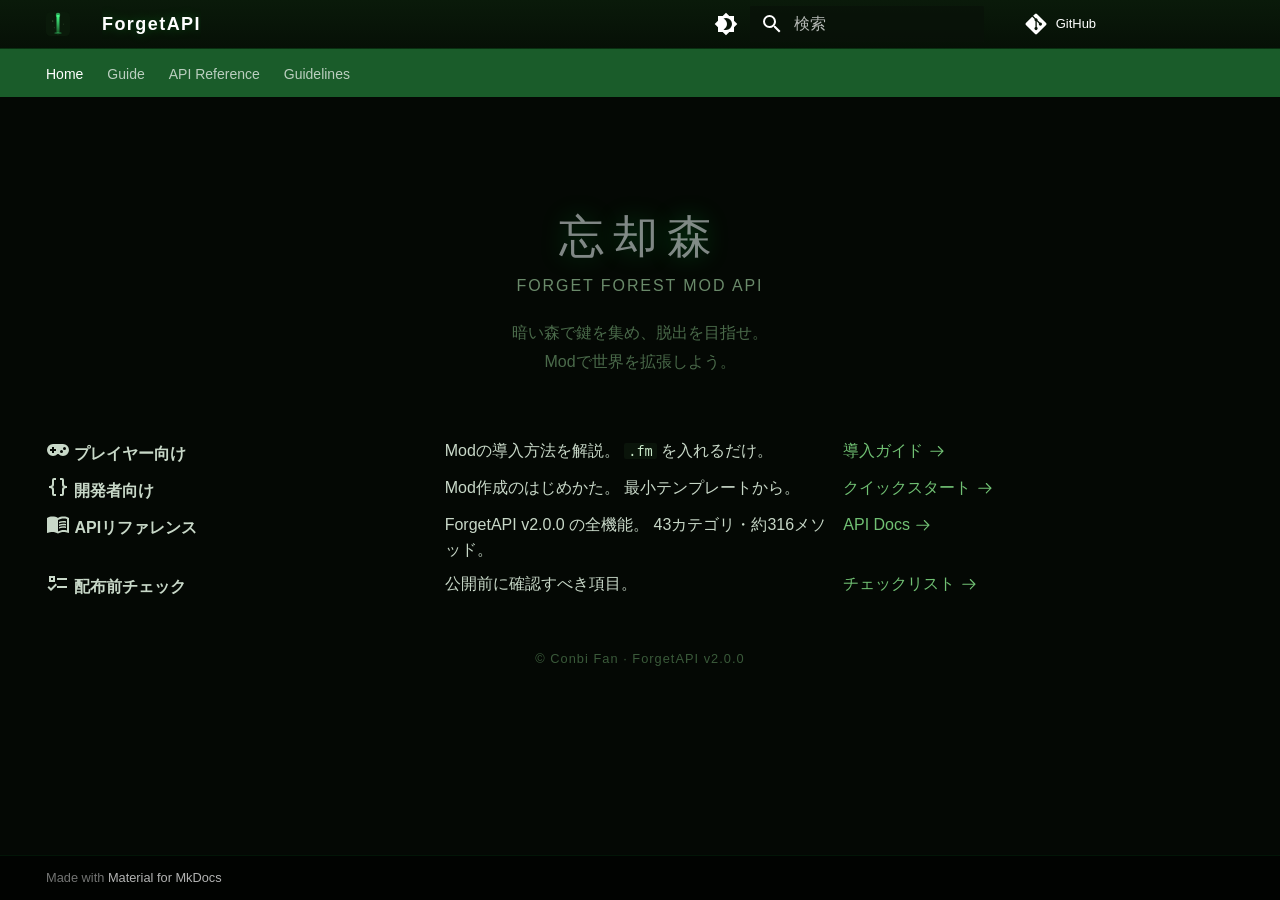
==== commit 4a1e2300: "Deployed c8d08ad with MkDocs version: 1.6.1" ====
--- a/index.html
+++ b/index.html
@@ -10,18 +10,15 @@
       
       
       
-        <link rel="canonical" href="https://conbifan.github.io/forgetapi-docs/">
+        <link rel="canonical" href="https://www.forgetapi.f5.si/">
       
       
       
         <link rel="next" href="guide/player-install/">
       
       
-        
-      
-      
       <link rel="icon" href="assets/logo.svg">
-      <meta name="generator" content="mkdocs-1.6.1, mkdocs-material-9.7.7">
+      <meta name="generator" content="mkdocs-1.6.1, mkdocs-material-9.5.49">
     
     
       
@@ -29,10 +26,10 @@
       
     
     
-      <link rel="stylesheet" href="assets/stylesheets/main.ec1eaa64.min.css">
-      
-        
-        <link rel="stylesheet" href="assets/stylesheets/palette.ab4e12ef.min.css">
+      <link rel="stylesheet" href="assets/stylesheets/main.6f8fc17f.min.css">
+      
+        
+        <link rel="stylesheet" href="assets/stylesheets/palette.06af60db.min.css">
       
       
 
@@ -57,6 +54,7 @@
     
       
 
+    
     
     
   </head>
@@ -144,13 +142,11 @@
     
     
     
-      
-      
-        <label class="md-header__button md-icon" for="__search">
-          
-          <svg xmlns="http://www.w3.org/2000/svg" viewBox="0 0 24 24"><path d="M9.5 3A6.5 6.5 0 0 1 16 9.5c0 1.61-.59 3.09-1.56 4.23l.27.27h.79l5 5-1.5 1.5-5-5v-.79l-.27-.27A6.52 6.52 0 0 1 9.5 16 6.5 6.5 0 0 1 3 9.5 6.5 6.5 0 0 1 9.5 3m0 2C7 5 5 7 5 9.5S7 14 9.5 14 14 12 14 9.5 12 5 9.5 5"/></svg>
-        </label>
-        <div class="md-search" data-md-component="search" role="dialog">
+      <label class="md-header__button md-icon" for="__search">
+        
+        <svg xmlns="http://www.w3.org/2000/svg" viewBox="0 0 24 24"><path d="M9.5 3A6.5 6.5 0 0 1 16 9.5c0 1.61-.59 3.09-1.56 4.23l.27.27h.79l5 5-1.5 1.5-5-5v-.79l-.27-.27A6.52 6.52 0 0 1 9.5 16 6.5 6.5 0 0 1 3 9.5 6.5 6.5 0 0 1 9.5 3m0 2C7 5 5 7 5 9.5S7 14 9.5 14 14 12 14 9.5 12 5 9.5 5"/></svg>
+      </label>
+      <div class="md-search" data-md-component="search" role="dialog">
   <label class="md-search__overlay" for="__search"></label>
   <div class="md-search__inner" role="search">
     <form class="md-search__form" name="search">
@@ -184,14 +180,13 @@
     </div>
   </div>
 </div>
-      
     
     
       <div class="md-header__source">
         <a href="https://github.com/conbifan/forgetapi-docs" title="リポジトリへ" class="md-source" data-md-component="source">
   <div class="md-source__icon md-icon">
     
-    <svg xmlns="http://www.w3.org/2000/svg" viewBox="0 0 448 512"><!--! Font Awesome Free 7.1.0 by @fontawesome - https://fontawesome.com License - https://fontawesome.com/license/free (Icons: CC BY 4.0, Fonts: SIL OFL 1.1, Code: MIT License) Copyright 2025 Fonticons, Inc.--><path d="M439.6 236.1 244 40.5c-5.4-5.5-12.8-8.5-20.4-8.5s-15 3-20.4 8.4L162.5 81l51.5 51.5c27.1-9.1 52.7 16.8 43.4 43.7l49.7 49.7c34.2-11.8 61.2 31 35.5 56.7-26.5 26.5-70.2-2.9-56-37.3L240.3 199v121.9c25.3 12.5 22.3 41.8 9.1 55-6.4 6.4-15.2 10.1-24.3 10.1s-17.8-3.6-24.3-10.1c-17.6-17.6-11.1-46.9 11.2-56v-123c-20.8-8.5-24.6-30.7-18.6-45L142.6 101 8.5 235.1C3 240.6 0 247.9 0 255.5s3 15 8.5 20.4l195.6 195.7c5.4 5.4 12.7 8.4 20.4 8.4s15-3 20.4-8.4l194.7-194.7c5.4-5.4 8.4-12.8 8.4-20.4s-3-15-8.4-20.4"/></svg>
+    <svg xmlns="http://www.w3.org/2000/svg" viewBox="0 0 448 512"><!--! Font Awesome Free 6.7.1 by @fontawesome - https://fontawesome.com License - https://fontawesome.com/license/free (Icons: CC BY 4.0, Fonts: SIL OFL 1.1, Code: MIT License) Copyright 2024 Fonticons, Inc.--><path d="M439.55 236.05 244 40.45a28.87 28.87 0 0 0-40.81 0l-40.66 40.63 51.52 51.52c27.06-9.14 52.68 16.77 43.39 43.68l49.66 49.66c34.23-11.8 61.18 31 35.47 56.69-26.49 26.49-70.21-2.87-56-37.34L240.22 199v121.85c25.3 12.54 22.26 41.85 9.08 55a34.34 34.34 0 0 1-48.55 0c-17.57-17.6-11.07-46.91 11.25-56v-123c-20.8-8.51-24.6-30.74-18.64-45L142.57 101 8.45 235.14a28.86 28.86 0 0 0 0 40.81l195.61 195.6a28.86 28.86 0 0 0 40.8 0l194.69-194.69a28.86 28.86 0 0 0 0-40.81"/></svg>
   </div>
   <div class="md-source__repository">
     GitHub
@@ -216,7 +211,6 @@
         
   
   
-  
     
   
   
@@ -224,7 +218,6 @@
       <a href="." class="md-tabs__link">
         
   
-  
     
   
   Home
@@ -235,7 +228,6 @@
 
       
         
-  
   
   
   
@@ -245,7 +237,6 @@
         <a href="guide/player-install/" class="md-tabs__link">
           
   
-  
   Guide
 
         </a>
@@ -258,14 +249,12 @@
   
   
   
-  
     
     
       <li class="md-tabs__item">
         <a href="api/core/" class="md-tabs__link">
           
   
-  
   API Reference
 
         </a>
@@ -278,13 +267,11 @@
   
   
   
-  
     
     
       <li class="md-tabs__item">
         <a href="guidelines/checklist/" class="md-tabs__link">
           
-  
   
   Guidelines
 
@@ -330,7 +317,7 @@
       <a href="https://github.com/conbifan/forgetapi-docs" title="リポジトリへ" class="md-source" data-md-component="source">
   <div class="md-source__icon md-icon">
     
-    <svg xmlns="http://www.w3.org/2000/svg" viewBox="0 0 448 512"><!--! Font Awesome Free 7.1.0 by @fontawesome - https://fontawesome.com License - https://fontawesome.com/license/free (Icons: CC BY 4.0, Fonts: SIL OFL 1.1, Code: MIT License) Copyright 2025 Fonticons, Inc.--><path d="M439.6 236.1 244 40.5c-5.4-5.5-12.8-8.5-20.4-8.5s-15 3-20.4 8.4L162.5 81l51.5 51.5c27.1-9.1 52.7 16.8 43.4 43.7l49.7 49.7c34.2-11.8 61.2 31 35.5 56.7-26.5 26.5-70.2-2.9-56-37.3L240.3 199v121.9c25.3 12.5 22.3 41.8 9.1 55-6.4 6.4-15.2 10.1-24.3 10.1s-17.8-3.6-24.3-10.1c-17.6-17.6-11.1-46.9 11.2-56v-123c-20.8-8.5-24.6-30.7-18.6-45L142.6 101 8.5 235.1C3 240.6 0 247.9 0 255.5s3 15 8.5 20.4l195.6 195.7c5.4 5.4 12.7 8.4 20.4 8.4s15-3 20.4-8.4l194.7-194.7c5.4-5.4 8.4-12.8 8.4-20.4s-3-15-8.4-20.4"/></svg>
+    <svg xmlns="http://www.w3.org/2000/svg" viewBox="0 0 448 512"><!--! Font Awesome Free 6.7.1 by @fontawesome - https://fontawesome.com License - https://fontawesome.com/license/free (Icons: CC BY 4.0, Fonts: SIL OFL 1.1, Code: MIT License) Copyright 2024 Fonticons, Inc.--><path d="M439.55 236.05 244 40.45a28.87 28.87 0 0 0-40.81 0l-40.66 40.63 51.52 51.52c27.06-9.14 52.68 16.77 43.39 43.68l49.66 49.66c34.23-11.8 61.18 31 35.47 56.69-26.49 26.49-70.21-2.87-56-37.34L240.22 199v121.85c25.3 12.54 22.26 41.85 9.08 55a34.34 34.34 0 0 1-48.55 0c-17.57-17.6-11.07-46.91 11.25-56v-123c-20.8-8.51-24.6-30.74-18.64-45L142.57 101 8.45 235.14a28.86 28.86 0 0 0 0 40.81l195.61 195.6a28.86 28.86 0 0 0 40.8 0l194.69-194.69a28.86 28.86 0 0 0 0-40.81"/></svg>
   </div>
   <div class="md-source__repository">
     GitHub
@@ -357,16 +344,9 @@
       <a href="." class="md-nav__link md-nav__link--active">
         
   
-  
-  <span class="md-ellipsis">
-    
-  
+  <span class="md-ellipsis">
     Home
-  
-
-    
-  </span>
-  
+  </span>
   
 
       </a>
@@ -384,7 +364,6 @@
     
     
     
-    
       
       
         
@@ -403,16 +382,9 @@
           <label class="md-nav__link" for="__nav_2" id="__nav_2_label" tabindex="0">
             
   
-  
-  <span class="md-ellipsis">
-    
-  
+  <span class="md-ellipsis">
     Guide
-  
-
-    
-  </span>
-  
+  </span>
   
 
             <span class="md-nav__icon md-icon"></span>
@@ -421,11 +393,7 @@
         <nav class="md-nav" data-md-level="1" aria-labelledby="__nav_2_label" aria-expanded="false">
           <label class="md-nav__title" for="__nav_2">
             <span class="md-nav__icon md-icon"></span>
-            
-  
-    Guide
-  
-
+            Guide
           </label>
           <ul class="md-nav__list" data-md-scrollfix>
             
@@ -439,16 +407,9 @@
       <a href="guide/player-install/" class="md-nav__link">
         
   
-  
-  <span class="md-ellipsis">
-    
-  
+  <span class="md-ellipsis">
     Mod導入方法
-  
-
-    
-  </span>
-  
+  </span>
   
 
       </a>
@@ -467,16 +428,9 @@
       <a href="guide/mod-author-start/" class="md-nav__link">
         
   
-  
-  <span class="md-ellipsis">
-    
-  
+  <span class="md-ellipsis">
     Mod作成はじめかた
-  
-
-    
-  </span>
-  
+  </span>
   
 
       </a>
@@ -495,16 +449,9 @@
       <a href="guide/fm-spec/" class="md-nav__link">
         
   
-  
-  <span class="md-ellipsis">
-    
-  
+  <span class="md-ellipsis">
     .fmファイル仕様
-  
-
-    
-  </span>
-  
+  </span>
   
 
       </a>
@@ -529,7 +476,6 @@
     
     
     
-    
       
       
         
@@ -548,16 +494,9 @@
           <label class="md-nav__link" for="__nav_3" id="__nav_3_label" tabindex="0">
             
   
-  
-  <span class="md-ellipsis">
-    
-  
+  <span class="md-ellipsis">
     API Reference
-  
-
-    
-  </span>
-  
+  </span>
   
 
             <span class="md-nav__icon md-icon"></span>
@@ -566,11 +505,7 @@
         <nav class="md-nav" data-md-level="1" aria-labelledby="__nav_3_label" aria-expanded="false">
           <label class="md-nav__title" for="__nav_3">
             <span class="md-nav__icon md-icon"></span>
-            
-  
-    API Reference
-  
-
+            API Reference
           </label>
           <ul class="md-nav__list" data-md-scrollfix>
             
@@ -584,16 +519,9 @@
       <a href="api/core/" class="md-nav__link">
         
   
-  
-  <span class="md-ellipsis">
-    
-  
+  <span class="md-ellipsis">
     Core
-  
-
-    
-  </span>
-  
+  </span>
   
 
       </a>
@@ -618,7 +546,6 @@
     
     
     
-    
       
       
         
@@ -637,16 +564,9 @@
           <label class="md-nav__link" for="__nav_4" id="__nav_4_label" tabindex="0">
             
   
-  
-  <span class="md-ellipsis">
-    
-  
+  <span class="md-ellipsis">
     Guidelines
-  
-
-    
-  </span>
-  
+  </span>
   
 
             <span class="md-nav__icon md-icon"></span>
@@ -655,11 +575,7 @@
         <nav class="md-nav" data-md-level="1" aria-labelledby="__nav_4_label" aria-expanded="false">
           <label class="md-nav__title" for="__nav_4">
             <span class="md-nav__icon md-icon"></span>
-            
-  
-    Guidelines
-  
-
+            Guidelines
           </label>
           <ul class="md-nav__list" data-md-scrollfix>
             
@@ -673,16 +589,9 @@
       <a href="guidelines/checklist/" class="md-nav__link">
         
   
-  
-  <span class="md-ellipsis">
-    
-  
+  <span class="md-ellipsis">
     チェックリスト
-  
-
-    
-  </span>
-  
+  </span>
   
 
       </a>
@@ -726,71 +635,46 @@
           
           
             <div class="md-content" data-md-component="content">
-              
               <article class="md-content__inner md-typeset">
                 
                   
-  
-
-
 
   
   
 
 
 <div style="text-align:center; padding:60px 0 30px;">
-<h1 style="font-size:2.8em; letter-spacing:0.2em;
-margin-bottom:8px;
-text-shadow:0 0 25px rgba(0,255,80,0.25);">
-忘却森
-</h1>
-<p style="color:#6a8a6a; letter-spacing:0.12em;
-font-size:1em; margin-top:0;">
-FORGET FOREST MOD API
-</p>
-<p style="color:#4a6a4a; margin-top:20px;
-max-width:480px; margin-left:auto;
-margin-right:auto; line-height:1.8;">
-暗い森で鍵を集め、脱出を目指せ。<br>
-Modで世界を拡張しよう。
-</p>
+  <h1 style="font-size:2.8em; letter-spacing:0.2em; margin-bottom:8px; text-shadow:0 0 25px rgba(0,255,80,0.25);">
+    忘却森
+  </h1>
+  <p style="color:#6a8a6a; letter-spacing:0.12em; font-size:1em; margin-top:0;">
+    FORGET FOREST MOD API
+  </p>
+  <p style="color:#4a6a4a; margin-top:20px; max-width:480px; margin-left:auto; margin-right:auto; line-height:1.8;">
+    暗い森で鍵を集め、脱出を目指せ。<br>
+    Modで世界を拡張しよう。
+  </p>
 </div>
 
 <div class="grid cards">
-<ul>
-<li>
 <p><span class="twemoji lg"><svg xmlns="http://www.w3.org/2000/svg" viewBox="0 0 24 24"><path d="M7 6h10a6 6 0 0 1 6 6 6 6 0 0 1-6 6c-1.78 0-3.37-.77-4.47-2h-1.06c-1.1 1.23-2.69 2-4.47 2a6 6 0 0 1-6-6 6 6 0 0 1 6-6M6 9v2H4v2h2v2h2v-2h2v-2H8V9zm9.5 3a1.5 1.5 0 0 0-1.5 1.5 1.5 1.5 0 0 0 1.5 1.5 1.5 1.5 0 0 0 1.5-1.5 1.5 1.5 0 0 0-1.5-1.5m3-3a1.5 1.5 0 0 0-1.5 1.5 1.5 1.5 0 0 0 1.5 1.5 1.5 1.5 0 0 0 1.5-1.5A1.5 1.5 0 0 0 18.5 9"/></svg></span> <strong>プレイヤー向け</strong></p>
-<hr />
 <p>Modの導入方法を解説。
 <code>.fm</code> を入れるだけ。</p>
 <p><a href="guide/player-install/">導入ガイド <span class="twemoji"><svg xmlns="http://www.w3.org/2000/svg" viewBox="0 0 24 24"><path d="M13.22 19.03a.75.75 0 0 1 0-1.06L18.19 13H3.75a.75.75 0 0 1 0-1.5h14.44l-4.97-4.97a.749.749 0 0 1 .326-1.275.75.75 0 0 1 .734.215l6.25 6.25a.75.75 0 0 1 0 1.06l-6.25 6.25a.75.75 0 0 1-1.06 0"/></svg></span></a></p>
-</li>
-<li>
 <p><span class="twemoji lg"><svg xmlns="http://www.w3.org/2000/svg" viewBox="0 0 24 24"><path d="M8 3a2 2 0 0 0-2 2v4a2 2 0 0 1-2 2H3v2h1a2 2 0 0 1 2 2v4a2 2 0 0 0 2 2h2v-2H8v-5a2 2 0 0 0-2-2 2 2 0 0 0 2-2V5h2V3m6 0a2 2 0 0 1 2 2v4a2 2 0 0 0 2 2h1v2h-1a2 2 0 0 0-2 2v4a2 2 0 0 1-2 2h-2v-2h2v-5a2 2 0 0 1 2-2 2 2 0 0 1-2-2V5h-2V3z"/></svg></span> <strong>開発者向け</strong></p>
-<hr />
 <p>Mod作成のはじめかた。
 最小テンプレートから。</p>
 <p><a href="guide/mod-author-start/">クイックスタート <span class="twemoji"><svg xmlns="http://www.w3.org/2000/svg" viewBox="0 0 24 24"><path d="M13.22 19.03a.75.75 0 0 1 0-1.06L18.19 13H3.75a.75.75 0 0 1 0-1.5h14.44l-4.97-4.97a.749.749 0 0 1 .326-1.275.75.75 0 0 1 .734.215l6.25 6.25a.75.75 0 0 1 0 1.06l-6.25 6.25a.75.75 0 0 1-1.06 0"/></svg></span></a></p>
-</li>
-<li>
 <p><span class="twemoji lg"><svg xmlns="http://www.w3.org/2000/svg" viewBox="0 0 24 24"><path d="M12 21.5c-1.35-.85-3.8-1.5-5.5-1.5-1.65 0-3.35.3-4.75 1.05-.1.05-.15.05-.25.05-.25 0-.5-.25-.5-.5V6c.6-.45 1.25-.75 2-1 1.11-.35 2.33-.5 3.5-.5 1.95 0 4.05.4 5.5 1.5 1.45-1.1 3.55-1.5 5.5-1.5 1.17 0 2.39.15 3.5.5.75.25 1.4.55 2 1v14.6c0 .25-.25.5-.5.5-.1 0-.15 0-.25-.05-1.4-.75-3.1-1.05-4.75-1.05-1.7 0-4.15.65-5.5 1.5M12 8v11.5c1.35-.85 3.8-1.5 5.5-1.5 1.2 0 2.4.15 3.5.5V7c-1.1-.35-2.3-.5-3.5-.5-1.7 0-4.15.65-5.5 1.5m1 3.5c1.11-.68 2.6-1 4.5-1 .91 0 1.76.09 2.5.28V9.23c-.87-.15-1.71-.23-2.5-.23q-2.655 0-4.5.84zm4.5.17c-1.71 0-3.21.26-4.5.79v1.69c1.11-.65 2.6-.99 4.5-.99 1.04 0 1.88.08 2.5.24v-1.5c-.87-.16-1.71-.23-2.5-.23m2.5 2.9c-.87-.16-1.71-.24-2.5-.24-1.83 0-3.33.27-4.5.8v1.69c1.11-.66 2.6-.99 4.5-.99 1.04 0 1.88.08 2.5.24z"/></svg></span> <strong>APIリファレンス</strong></p>
-<hr />
-<p>ForgetAPIの全機能。
-Entity, Item, Achievement...</p>
+<p>ForgetAPI v2.0.0 の全機能。
+43カテゴリ・約316メソッド。</p>
 <p><a href="api/core/">API Docs <span class="twemoji"><svg xmlns="http://www.w3.org/2000/svg" viewBox="0 0 24 24"><path d="M13.22 19.03a.75.75 0 0 1 0-1.06L18.19 13H3.75a.75.75 0 0 1 0-1.5h14.44l-4.97-4.97a.749.749 0 0 1 .326-1.275.75.75 0 0 1 .734.215l6.25 6.25a.75.75 0 0 1 0 1.06l-6.25 6.25a.75.75 0 0 1-1.06 0"/></svg></span></a></p>
-</li>
-<li>
-<p><span class="twemoji lg"><svg xmlns="http://www.w3.org/2000/svg" viewBox="0 0 24 24"><path d="M3 5h6v6H3zm2 2v2h2V7zm6 0h10v2H11zm0 8h10v2H11zm-6 5-3.5-3.5 1.41-1.41L5 17.17l4.59-4.58L11 14z"/></svg></span>  <strong>配布前チェック</strong></p>
-<hr />
+<p><span class="twemoji lg"><svg xmlns="http://www.w3.org/2000/svg" viewBox="0 0 24 24"><path d="M3 5h6v6H3zm2 2v2h2V7zm6 0h10v2H11zm0 8h10v2H11zm-6 5-3.5-3.5 1.41-1.41L5 17.17l4.59-4.58L11 14z"/></svg></span> <strong>配布前チェック</strong></p>
 <p>公開前に確認すべき項目。</p>
 <p><a href="guidelines/checklist/">チェックリスト <span class="twemoji"><svg xmlns="http://www.w3.org/2000/svg" viewBox="0 0 24 24"><path d="M13.22 19.03a.75.75 0 0 1 0-1.06L18.19 13H3.75a.75.75 0 0 1 0-1.5h14.44l-4.97-4.97a.749.749 0 0 1 .326-1.275.75.75 0 0 1 .734.215l6.25 6.25a.75.75 0 0 1 0 1.06l-6.25 6.25a.75.75 0 0 1-1.06 0"/></svg></span></a></p>
-</li>
-</ul>
 </div>
-<div style="text-align:center; margin-top:50px;
-color:#3a5a3a; font-size:0.8em;
-letter-spacing:0.08em;">
-© Conbi Fan · ForgetAPI v1.0.0
+<div style="text-align:center; margin-top:50px; color:#3a5a3a; font-size:0.8em; letter-spacing:0.08em;">
+  © Conbi Fan · ForgetAPI v2.0.0
 </div>
 
 
@@ -843,13 +727,10 @@
     </div>
     
     
-    
-      
-      
-      <script id="__config" type="application/json">{"annotate": null, "base": ".", "features": ["navigation.tabs", "navigation.sections", "navigation.expand", "search.suggest", "search.highlight", "content.code.copy", "content.code.annotate"], "search": "assets/javascripts/workers/search.2c215733.min.js", "tags": null, "translations": {"clipboard.copied": "\u30b3\u30d4\u30fc\u3057\u307e\u3057\u305f", "clipboard.copy": "\u30af\u30ea\u30c3\u30d7\u30dc\u30fc\u30c9\u3078\u30b3\u30d4\u30fc", "search.result.more.one": "\u3053\u306e\u30da\u30fc\u30b8\u5185\u306b\u3082\u30461\u4ef6\u898b\u3064\u304b\u308a\u307e\u3057\u305f", "search.result.more.other": "\u3053\u306e\u30da\u30fc\u30b8\u5185\u306b\u3042\u3068#\u4ef6\u898b\u3064\u304b\u308a\u307e\u3057\u305f", "search.result.none": "\u4f55\u3082\u898b\u3064\u304b\u308a\u307e\u305b\u3093\u3067\u3057\u305f", "search.result.one": "1\u4ef6\u898b\u3064\u304b\u308a\u307e\u3057\u305f", "search.result.other": "#\u4ef6\u898b\u3064\u304b\u308a\u307e\u3057\u305f", "search.result.placeholder": "\u691c\u7d22\u30ad\u30fc\u30ef\u30fc\u30c9\u3092\u5165\u529b\u3057\u3066\u304f\u3060\u3055\u3044", "search.result.term.missing": "\u691c\u7d22\u306b\u542b\u307e\u308c\u306a\u3044", "select.version": "\u30d0\u30fc\u30b8\u30e7\u30f3\u5207\u308a\u66ff\u3048"}, "version": null}</script>
-    
-    
-      <script src="assets/javascripts/bundle.d7400e89.min.js"></script>
+    <script id="__config" type="application/json">{"base": ".", "features": ["navigation.tabs", "navigation.sections", "navigation.expand", "search.suggest", "search.highlight", "content.code.copy", "content.code.annotate"], "search": "assets/javascripts/workers/search.6ce7567c.min.js", "translations": {"clipboard.copied": "\u30b3\u30d4\u30fc\u3057\u307e\u3057\u305f", "clipboard.copy": "\u30af\u30ea\u30c3\u30d7\u30dc\u30fc\u30c9\u3078\u30b3\u30d4\u30fc", "search.result.more.one": "\u3053\u306e\u30da\u30fc\u30b8\u5185\u306b\u3082\u30461\u4ef6\u898b\u3064\u304b\u308a\u307e\u3057\u305f", "search.result.more.other": "\u3053\u306e\u30da\u30fc\u30b8\u5185\u306b\u3042\u3068#\u4ef6\u898b\u3064\u304b\u308a\u307e\u3057\u305f", "search.result.none": "\u4f55\u3082\u898b\u3064\u304b\u308a\u307e\u305b\u3093\u3067\u3057\u305f", "search.result.one": "1\u4ef6\u898b\u3064\u304b\u308a\u307e\u3057\u305f", "search.result.other": "#\u4ef6\u898b\u3064\u304b\u308a\u307e\u3057\u305f", "search.result.placeholder": "\u691c\u7d22\u30ad\u30fc\u30ef\u30fc\u30c9\u3092\u5165\u529b\u3057\u3066\u304f\u3060\u3055\u3044", "search.result.term.missing": "\u691c\u7d22\u306b\u542b\u307e\u308c\u306a\u3044", "select.version": "\u30d0\u30fc\u30b8\u30e7\u30f3\u5207\u308a\u66ff\u3048"}}</script>
+    
+    
+      <script src="assets/javascripts/bundle.88dd0f4e.min.js"></script>
       
     
   </body>
--- a/assets/stylesheets/main.6f8fc17f.min.css
+++ b/assets/stylesheets/main.6f8fc17f.min.css
@@ -0,0 +1 @@
+@charset "UTF-8";html{-webkit-text-size-adjust:none;-moz-text-size-adjust:none;text-size-adjust:none;box-sizing:border-box}*,:after,:before{box-sizing:inherit}@media (prefers-reduced-motion){*,:after,:before{transition:none!important}}body{margin:0}a,button,input,label{-webkit-tap-highlight-color:transparent}a{color:inherit;text-decoration:none}hr{border:0;box-sizing:initial;display:block;height:.05rem;overflow:visible;padding:0}small{font-size:80%}sub,sup{line-height:1em}img{border-style:none}table{border-collapse:initial;border-spacing:0}td,th{font-weight:400;vertical-align:top}button{background:#0000;border:0;font-family:inherit;font-size:inherit;margin:0;padding:0}input{border:0;outline:none}:root{--md-primary-fg-color:#4051b5;--md-primary-fg-color--light:#5d6cc0;--md-primary-fg-color--dark:#303fa1;--md-primary-bg-color:#fff;--md-primary-bg-color--light:#ffffffb3;--md-accent-fg-color:#526cfe;--md-accent-fg-color--transparent:#526cfe1a;--md-accent-bg-color:#fff;--md-accent-bg-color--light:#ffffffb3}[data-md-color-scheme=default]{color-scheme:light}[data-md-color-scheme=default] img[src$="#gh-dark-mode-only"],[data-md-color-scheme=default] img[src$="#only-dark"]{display:none}:root,[data-md-color-scheme=default]{--md-hue:225deg;--md-default-fg-color:#000000de;--md-default-fg-color--light:#0000008a;--md-default-fg-color--lighter:#00000052;--md-default-fg-color--lightest:#00000012;--md-default-bg-color:#fff;--md-default-bg-color--light:#ffffffb3;--md-default-bg-color--lighter:#ffffff4d;--md-default-bg-color--lightest:#ffffff1f;--md-code-fg-color:#36464e;--md-code-bg-color:#f5f5f5;--md-code-hl-color:#4287ff;--md-code-hl-color--light:#4287ff1a;--md-code-hl-number-color:#d52a2a;--md-code-hl-special-color:#db1457;--md-code-hl-function-color:#a846b9;--md-code-hl-constant-color:#6e59d9;--md-code-hl-keyword-color:#3f6ec6;--md-code-hl-string-color:#1c7d4d;--md-code-hl-name-color:var(--md-code-fg-color);--md-code-hl-operator-color:var(--md-default-fg-color--light);--md-code-hl-punctuation-color:var(--md-default-fg-color--light);--md-code-hl-comment-color:var(--md-default-fg-color--light);--md-code-hl-generic-color:var(--md-default-fg-color--light);--md-code-hl-variable-color:var(--md-default-fg-color--light);--md-typeset-color:var(--md-default-fg-color);--md-typeset-a-color:var(--md-primary-fg-color);--md-typeset-del-color:#f5503d26;--md-typeset-ins-color:#0bd57026;--md-typeset-kbd-color:#fafafa;--md-typeset-kbd-accent-color:#fff;--md-typeset-kbd-border-color:#b8b8b8;--md-typeset-mark-color:#ffff0080;--md-typeset-table-color:#0000001f;--md-typeset-table-color--light:rgba(0,0,0,.035);--md-admonition-fg-color:var(--md-default-fg-color);--md-admonition-bg-color:var(--md-default-bg-color);--md-warning-fg-color:#000000de;--md-warning-bg-color:#ff9;--md-footer-fg-color:#fff;--md-footer-fg-color--light:#ffffffb3;--md-footer-fg-color--lighter:#ffffff73;--md-footer-bg-color:#000000de;--md-footer-bg-color--dark:#00000052;--md-shadow-z1:0 0.2rem 0.5rem #0000000d,0 0 0.05rem #0000001a;--md-shadow-z2:0 0.2rem 0.5rem #0000001a,0 0 0.05rem #00000040;--md-shadow-z3:0 0.2rem 0.5rem #0003,0 0 0.05rem #00000059}.md-icon svg{fill:currentcolor;display:block;height:1.2rem;width:1.2rem}body{-webkit-font-smoothing:antialiased;-moz-osx-font-smoothing:grayscale;--md-text-font-family:var(--md-text-font,_),-apple-system,BlinkMacSystemFont,Helvetica,Arial,sans-serif;--md-code-font-family:var(--md-code-font,_),SFMono-Regular,Consolas,Menlo,monospace}aside,body,input{font-feature-settings:"kern","liga";color:var(--md-typeset-color);font-family:var(--md-text-font-family)}code,kbd,pre{font-feature-settings:"kern";font-family:var(--md-code-font-family)}:root{--md-typeset-table-sort-icon:url('data:image/svg+xml;charset=utf-8,<svg xmlns="http://www.w3.org/2000/svg" viewBox="0 0 24 24"><path d="m18 21-4-4h3V7h-3l4-4 4 4h-3v10h3M2 19v-2h10v2M2 13v-2h7v2M2 7V5h4v2z"/></svg>');--md-typeset-table-sort-icon--asc:url('data:image/svg+xml;charset=utf-8,<svg xmlns="http://www.w3.org/2000/svg" viewBox="0 0 24 24"><path d="M19 17h3l-4 4-4-4h3V3h2M2 17h10v2H2M6 5v2H2V5m0 6h7v2H2z"/></svg>');--md-typeset-table-sort-icon--desc:url('data:image/svg+xml;charset=utf-8,<svg xmlns="http://www.w3.org/2000/svg" viewBox="0 0 24 24"><path d="M19 7h3l-4-4-4 4h3v14h2M2 17h10v2H2M6 5v2H2V5m0 6h7v2H2z"/></svg>')}.md-typeset{-webkit-print-color-adjust:exact;color-adjust:exact;font-size:.8rem;line-height:1.6}@media print{.md-typeset{font-size:.68rem}}.md-typeset blockquote,.md-typeset dl,.md-typeset figure,.md-typeset ol,.md-typeset pre,.md-typeset ul{margin-bottom:1em;margin-top:1em}.md-typeset h1{color:var(--md-default-fg-color--light);font-size:2em;line-height:1.3;margin:0 0 1.25em}.md-typeset h1,.md-typeset h2{font-weight:300;letter-spacing:-.01em}.md-typeset h2{font-size:1.5625em;line-height:1.4;margin:1.6em 0 .64em}.md-typeset h3{font-size:1.25em;font-weight:400;letter-spacing:-.01em;line-height:1.5;margin:1.6em 0 .8em}.md-typeset h2+h3{margin-top:.8em}.md-typeset h4{font-weight:700;letter-spacing:-.01em;margin:1em 0}.md-typeset h5,.md-typeset h6{color:var(--md-default-fg-color--light);font-size:.8em;font-weight:700;letter-spacing:-.01em;margin:1.25em 0}.md-typeset h5{text-transform:uppercase}.md-typeset h5 code{text-transform:none}.md-typeset hr{border-bottom:.05rem solid var(--md-default-fg-color--lightest);display:flow-root;margin:1.5em 0}.md-typeset a{color:var(--md-typeset-a-color);word-break:break-word}.md-typeset a,.md-typeset a:before{transition:color 125ms}.md-typeset a:focus,.md-typeset a:hover{color:var(--md-accent-fg-color)}.md-typeset a:focus code,.md-typeset a:hover code{background-color:var(--md-accent-fg-color--transparent)}.md-typeset a code{color:currentcolor;transition:background-color 125ms}.md-typeset a.focus-visible{outline-color:var(--md-accent-fg-color);outline-offset:.2rem}.md-typeset code,.md-typeset kbd,.md-typeset pre{color:var(--md-code-fg-color);direction:ltr;font-variant-ligatures:none}@media print{.md-typeset code,.md-typeset kbd,.md-typeset pre{white-space:pre-wrap}}.md-typeset code{background-color:var(--md-code-bg-color);border-radius:.1rem;-webkit-box-decoration-break:clone;box-decoration-break:clone;font-size:.85em;padding:0 .2941176471em;word-break:break-word}.md-typeset code:not(.focus-visible){-webkit-tap-highlight-color:transparent;outline:none}.md-typeset pre{display:flow-root;line-height:1.4;position:relative}.md-typeset pre>code{-webkit-box-decoration-break:slice;box-decoration-break:slice;box-shadow:none;display:block;margin:0;outline-color:var(--md-accent-fg-color);overflow:auto;padding:.7720588235em 1.1764705882em;scrollbar-color:var(--md-default-fg-color--lighter) #0000;scrollbar-width:thin;touch-action:auto;word-break:normal}.md-typeset pre>code:hover{scrollbar-color:var(--md-accent-fg-color) #0000}.md-typeset pre>code::-webkit-scrollbar{height:.2rem;width:.2rem}.md-typeset pre>code::-webkit-scrollbar-thumb{background-color:var(--md-default-fg-color--lighter)}.md-typeset pre>code::-webkit-scrollbar-thumb:hover{background-color:var(--md-accent-fg-color)}.md-typeset kbd{background-color:var(--md-typeset-kbd-color);border-radius:.1rem;box-shadow:0 .1rem 0 .05rem var(--md-typeset-kbd-border-color),0 .1rem 0 var(--md-typeset-kbd-border-color),0 -.1rem .2rem var(--md-typeset-kbd-accent-color) inset;color:var(--md-default-fg-color);display:inline-block;font-size:.75em;padding:0 .6666666667em;vertical-align:text-top;word-break:break-word}.md-typeset mark{background-color:var(--md-typeset-mark-color);-webkit-box-decoration-break:clone;box-decoration-break:clone;color:inherit;word-break:break-word}.md-typeset abbr{border-bottom:.05rem dotted var(--md-default-fg-color--light);cursor:help;text-decoration:none}.md-typeset small{opacity:.75}[dir=ltr] .md-typeset sub,[dir=ltr] .md-typeset sup{margin-left:.078125em}[dir=rtl] .md-typeset sub,[dir=rtl] .md-typeset sup{margin-right:.078125em}[dir=ltr] .md-typeset blockquote{padding-left:.6rem}[dir=rtl] .md-typeset blockquote{padding-right:.6rem}[dir=ltr] .md-typeset blockquote{border-left:.2rem solid var(--md-default-fg-color--lighter)}[dir=rtl] .md-typeset blockquote{border-right:.2rem solid var(--md-default-fg-color--lighter)}.md-typeset blockquote{color:var(--md-default-fg-color--light);margin-left:0;margin-right:0}.md-typeset ul{list-style-type:disc}.md-typeset ul[type]{list-style-type:revert-layer}[dir=ltr] .md-typeset ol,[dir=ltr] .md-typeset ul{margin-left:.625em}[dir=rtl] .md-typeset ol,[dir=rtl] .md-typeset ul{margin-right:.625em}.md-typeset ol,.md-typeset ul{padding:0}.md-typeset ol:not([hidden]),.md-typeset ul:not([hidden]){display:flow-root}.md-typeset ol ol,.md-typeset ul ol{list-style-type:lower-alpha}.md-typeset ol ol ol,.md-typeset ul ol ol{list-style-type:lower-roman}.md-typeset ol ol ol ol,.md-typeset ul ol ol ol{list-style-type:upper-alpha}.md-typeset ol ol ol ol ol,.md-typeset ul ol ol ol ol{list-style-type:upper-roman}.md-typeset ol[type],.md-typeset ul[type]{list-style-type:revert-layer}[dir=ltr] .md-typeset ol li,[dir=ltr] .md-typeset ul li{margin-left:1.25em}[dir=rtl] .md-typeset ol li,[dir=rtl] .md-typeset ul li{margin-right:1.25em}.md-typeset ol li,.md-typeset ul li{margin-bottom:.5em}.md-typeset ol li blockquote,.md-typeset ol li p,.md-typeset ul li blockquote,.md-typeset ul li p{margin:.5em 0}.md-typeset ol li:last-child,.md-typeset ul li:last-child{margin-bottom:0}[dir=ltr] .md-typeset ol li ol,[dir=ltr] .md-typeset ol li ul,[dir=ltr] .md-typeset ul li ol,[dir=ltr] .md-typeset ul li ul{margin-left:.625em}[dir=rtl] .md-typeset ol li ol,[dir=rtl] .md-typeset ol li ul,[dir=rtl] .md-typeset ul li ol,[dir=rtl] .md-typeset ul li ul{margin-right:.625em}.md-typeset ol li ol,.md-typeset ol li ul,.md-typeset ul li ol,.md-typeset ul li ul{margin-bottom:.5em;margin-top:.5em}[dir=ltr] .md-typeset dd{margin-left:1.875em}[dir=rtl] .md-typeset dd{margin-right:1.875em}.md-typeset dd{margin-bottom:1.5em;margin-top:1em}.md-typeset img,.md-typeset svg,.md-typeset video{height:auto;max-width:100%}.md-typeset img[align=left]{margin:1em 1em 1em 0}.md-typeset img[align=right]{margin:1em 0 1em 1em}.md-typeset img[align]:only-child{margin-top:0}.md-typeset figure{display:flow-root;margin:1em auto;max-width:100%;text-align:center;width:-moz-fit-content;width:fit-content}.md-typeset figure img{display:block;margin:0 auto}.md-typeset figcaption{font-style:italic;margin:1em auto;max-width:24rem}.md-typeset iframe{max-width:100%}.md-typeset table:not([class]){background-color:var(--md-default-bg-color);border:.05rem solid var(--md-typeset-table-color);border-radius:.1rem;display:inline-block;font-size:.64rem;max-width:100%;overflow:auto;touch-action:auto}@media print{.md-typeset table:not([class]){display:table}}.md-typeset table:not([class])+*{margin-top:1.5em}.md-typeset table:not([class]) td>:first-child,.md-typeset table:not([class]) th>:first-child{margin-top:0}.md-typeset table:not([class]) td>:last-child,.md-typeset table:not([class]) th>:last-child{margin-bottom:0}.md-typeset table:not([class]) td:not([align]),.md-typeset table:not([class]) th:not([align]){text-align:left}[dir=rtl] .md-typeset table:not([class]) td:not([align]),[dir=rtl] .md-typeset table:not([class]) th:not([align]){text-align:right}.md-typeset table:not([class]) th{font-weight:700;min-width:5rem;padding:.9375em 1.25em;vertical-align:top}.md-typeset table:not([class]) td{border-top:.05rem solid var(--md-typeset-table-color);padding:.9375em 1.25em;vertical-align:top}.md-typeset table:not([class]) tbody tr{transition:background-color 125ms}.md-typeset table:not([class]) tbody tr:hover{background-color:var(--md-typeset-table-color--light);box-shadow:0 .05rem 0 var(--md-default-bg-color) inset}.md-typeset table:not([class]) a{word-break:normal}.md-typeset table th[role=columnheader]{cursor:pointer}[dir=ltr] .md-typeset table th[role=columnheader]:after{margin-left:.5em}[dir=rtl] .md-typeset table th[role=columnheader]:after{margin-right:.5em}.md-typeset table th[role=columnheader]:after{content:"";display:inline-block;height:1.2em;-webkit-mask-image:var(--md-typeset-table-sort-icon);mask-image:var(--md-typeset-table-sort-icon);-webkit-mask-repeat:no-repeat;mask-repeat:no-repeat;-webkit-mask-size:contain;mask-size:contain;transition:background-color 125ms;vertical-align:text-bottom;width:1.2em}.md-typeset table th[role=columnheader]:hover:after{background-color:var(--md-default-fg-color--lighter)}.md-typeset table th[role=columnheader][aria-sort=ascending]:after{background-color:var(--md-default-fg-color--light);-webkit-mask-image:var(--md-typeset-table-sort-icon--asc);mask-image:var(--md-typeset-table-sort-icon--asc)}.md-typeset table th[role=columnheader][aria-sort=descending]:after{background-color:var(--md-default-fg-color--light);-webkit-mask-image:var(--md-typeset-table-sort-icon--desc);mask-image:var(--md-typeset-table-sort-icon--desc)}.md-typeset__scrollwrap{margin:1em -.8rem;overflow-x:auto;touch-action:auto}.md-typeset__table{display:inline-block;margin-bottom:.5em;padding:0 .8rem}@media print{.md-typeset__table{display:block}}html .md-typeset__table table{display:table;margin:0;overflow:hidden;width:100%}@media screen and (max-width:44.984375em){.md-content__inner>pre{margin:1em -.8rem}.md-content__inner>pre code{border-radius:0}}.md-typeset .md-author{border-radius:100%;display:block;flex-shrink:0;height:1.6rem;overflow:hidden;position:relative;transition:color 125ms,transform 125ms;width:1.6rem}.md-typeset .md-author img{display:block}.md-typeset .md-author--more{background:var(--md-default-fg-color--lightest);color:var(--md-default-fg-color--lighter);font-size:.6rem;font-weight:700;line-height:1.6rem;text-align:center}.md-typeset .md-author--long{height:2.4rem;width:2.4rem}.md-typeset a.md-author{transform:scale(1)}.md-typeset a.md-author img{border-radius:100%;filter:grayscale(100%) opacity(75%);transition:filter 125ms}.md-typeset a.md-author:focus,.md-typeset a.md-author:hover{transform:scale(1.1);z-index:1}.md-typeset a.md-author:focus img,.md-typeset a.md-author:hover img{filter:grayscale(0)}.md-banner{background-color:var(--md-footer-bg-color);color:var(--md-footer-fg-color);overflow:auto}@media print{.md-banner{display:none}}.md-banner--warning{background-color:var(--md-warning-bg-color);color:var(--md-warning-fg-color)}.md-banner__inner{font-size:.7rem;margin:.6rem auto;padding:0 .8rem}[dir=ltr] .md-banner__button{float:right}[dir=rtl] .md-banner__button{float:left}.md-banner__button{color:inherit;cursor:pointer;transition:opacity .25s}.no-js .md-banner__button{display:none}.md-banner__button:hover{opacity:.7}html{font-size:125%;height:100%;overflow-x:hidden}@media screen and (min-width:100em){html{font-size:137.5%}}@media screen and (min-width:125em){html{font-size:150%}}body{background-color:var(--md-default-bg-color);display:flex;flex-direction:column;font-size:.5rem;min-height:100%;position:relative;width:100%}@media print{body{display:block}}@media screen and (max-width:59.984375em){body[data-md-scrolllock]{position:fixed}}.md-grid{margin-left:auto;margin-right:auto;max-width:61rem}.md-container{display:flex;flex-direction:column;flex-grow:1}@media print{.md-container{display:block}}.md-main{flex-grow:1}.md-main__inner{display:flex;height:100%;margin-top:1.5rem}.md-ellipsis{overflow:hidden;text-overflow:ellipsis}.md-toggle{display:none}.md-option{height:0;opacity:0;position:absolute;width:0}.md-option:checked+label:not([hidden]){display:block}.md-option.focus-visible+label{outline-color:var(--md-accent-fg-color);outline-style:auto}.md-skip{background-color:var(--md-default-fg-color);border-radius:.1rem;color:var(--md-default-bg-color);font-size:.64rem;margin:.5rem;opacity:0;outline-color:var(--md-accent-fg-color);padding:.3rem .5rem;position:fixed;transform:translateY(.4rem);z-index:-1}.md-skip:focus{opacity:1;transform:translateY(0);transition:transform .25s cubic-bezier(.4,0,.2,1),opacity 175ms 75ms;z-index:10}@page{margin:25mm}:root{--md-clipboard-icon:url('data:image/svg+xml;charset=utf-8,<svg xmlns="http://www.w3.org/2000/svg" viewBox="0 0 24 24"><path d="M19 21H8V7h11m0-2H8a2 2 0 0 0-2 2v14a2 2 0 0 0 2 2h11a2 2 0 0 0 2-2V7a2 2 0 0 0-2-2m-3-4H4a2 2 0 0 0-2 2v14h2V3h12z"/></svg>')}.md-clipboard{border-radius:.1rem;color:var(--md-default-fg-color--lightest);cursor:pointer;height:1.5em;outline-color:var(--md-accent-fg-color);outline-offset:.1rem;position:absolute;right:.5em;top:.5em;transition:color .25s;width:1.5em;z-index:1}@media print{.md-clipboard{display:none}}.md-clipboard:not(.focus-visible){-webkit-tap-highlight-color:transparent;outline:none}:hover>.md-clipboard{color:var(--md-default-fg-color--light)}.md-clipboard:focus,.md-clipboard:hover{color:var(--md-accent-fg-color)}.md-clipboard:after{background-color:currentcolor;content:"";display:block;height:1.125em;margin:0 auto;-webkit-mask-image:var(--md-clipboard-icon);mask-image:var(--md-clipboard-icon);-webkit-mask-position:center;mask-position:center;-webkit-mask-repeat:no-repeat;mask-repeat:no-repeat;-webkit-mask-size:contain;mask-size:contain;width:1.125em}.md-clipboard--inline{cursor:pointer}.md-clipboard--inline code{transition:color .25s,background-color .25s}.md-clipboard--inline:focus code,.md-clipboard--inline:hover code{background-color:var(--md-accent-fg-color--transparent);color:var(--md-accent-fg-color)}.md-typeset .md-code__content{display:grid}@keyframes consent{0%{opacity:0;transform:translateY(100%)}to{opacity:1;transform:translateY(0)}}@keyframes overlay{0%{opacity:0}to{opacity:1}}.md-consent__overlay{animation:overlay .25s both;-webkit-backdrop-filter:blur(.1rem);backdrop-filter:blur(.1rem);background-color:#0000008a;height:100%;opacity:1;position:fixed;top:0;width:100%;z-index:5}.md-consent__inner{animation:consent .5s cubic-bezier(.1,.7,.1,1) both;background-color:var(--md-default-bg-color);border:0;border-radius:.1rem;bottom:0;box-shadow:0 0 .2rem #0000001a,0 .2rem .4rem #0003;max-height:100%;overflow:auto;padding:0;position:fixed;width:100%;z-index:5}.md-consent__form{padding:.8rem}.md-consent__settings{display:none;margin:1em 0}input:checked+.md-consent__settings{display:block}.md-consent__controls{margin-bottom:.8rem}.md-typeset .md-consent__controls .md-button{display:inline}@media screen and (max-width:44.984375em){.md-typeset .md-consent__controls .md-button{display:block;margin-top:.4rem;text-align:center;width:100%}}.md-consent label{cursor:pointer}.md-content{flex-grow:1;min-width:0}.md-content__inner{margin:0 .8rem 1.2rem;padding-top:.6rem}@media screen and (min-width:76.25em){[dir=ltr] .md-sidebar--primary:not([hidden])~.md-content>.md-content__inner{margin-left:1.2rem}[dir=ltr] .md-sidebar--secondary:not([hidden])~.md-content>.md-content__inner,[dir=rtl] .md-sidebar--primary:not([hidden])~.md-content>.md-content__inner{margin-right:1.2rem}[dir=rtl] .md-sidebar--secondary:not([hidden])~.md-content>.md-content__inner{margin-left:1.2rem}}.md-content__inner:before{content:"";display:block;height:.4rem}.md-content__inner>:last-child{margin-bottom:0}[dir=ltr] .md-content__button{float:right}[dir=rtl] .md-content__button{float:left}[dir=ltr] .md-content__button{margin-left:.4rem}[dir=rtl] .md-content__button{margin-right:.4rem}.md-content__button{margin:.4rem 0;padding:0}@media print{.md-content__button{display:none}}.md-typeset .md-content__button{color:var(--md-default-fg-color--lighter)}.md-content__button svg{display:inline;vertical-align:top}[dir=rtl] .md-content__button svg{transform:scaleX(-1)}[dir=ltr] .md-dialog{right:.8rem}[dir=rtl] .md-dialog{left:.8rem}.md-dialog{background-color:var(--md-default-fg-color);border-radius:.1rem;bottom:.8rem;box-shadow:var(--md-shadow-z3);min-width:11.1rem;opacity:0;padding:.4rem .6rem;pointer-events:none;position:fixed;transform:translateY(100%);transition:transform 0ms .4s,opacity .4s;z-index:4}@media print{.md-dialog{display:none}}.md-dialog--active{opacity:1;pointer-events:auto;transform:translateY(0);transition:transform .4s cubic-bezier(.075,.85,.175,1),opacity .4s}.md-dialog__inner{color:var(--md-default-bg-color);font-size:.7rem}.md-feedback{margin:2em 0 1em;text-align:center}.md-feedback fieldset{border:none;margin:0;padding:0}.md-feedback__title{font-weight:700;margin:1em auto}.md-feedback__inner{position:relative}.md-feedback__list{display:flex;flex-wrap:wrap;place-content:baseline center;position:relative}.md-feedback__list:hover .md-icon:not(:disabled){color:var(--md-default-fg-color--lighter)}:disabled .md-feedback__list{min-height:1.8rem}.md-feedback__icon{color:var(--md-default-fg-color--light);cursor:pointer;flex-shrink:0;margin:0 .1rem;transition:color 125ms}.md-feedback__icon:not(:disabled).md-icon:hover{color:var(--md-accent-fg-color)}.md-feedback__icon:disabled{color:var(--md-default-fg-color--lightest);pointer-events:none}.md-feedback__note{opacity:0;position:relative;transform:translateY(.4rem);transition:transform .4s cubic-bezier(.1,.7,.1,1),opacity .15s}.md-feedback__note>*{margin:0 auto;max-width:16rem}:disabled .md-feedback__note{opacity:1;transform:translateY(0)}@media print{.md-feedback{display:none}}.md-footer{background-color:var(--md-footer-bg-color);color:var(--md-footer-fg-color)}@media print{.md-footer{display:none}}.md-footer__inner{justify-content:space-between;overflow:auto;padding:.2rem}.md-footer__inner:not([hidden]){display:flex}.md-footer__link{align-items:end;display:flex;flex-grow:0.01;margin-bottom:.4rem;margin-top:1rem;max-width:100%;outline-color:var(--md-accent-fg-color);overflow:hidden;transition:opacity .25s}.md-footer__link:focus,.md-footer__link:hover{opacity:.7}[dir=rtl] .md-footer__link svg{transform:scaleX(-1)}@media screen and (max-width:44.984375em){.md-footer__link--prev{flex-shrink:0}.md-footer__link--prev .md-footer__title{display:none}}[dir=ltr] .md-footer__link--next{margin-left:auto}[dir=rtl] .md-footer__link--next{margin-right:auto}.md-footer__link--next{text-align:right}[dir=rtl] .md-footer__link--next{text-align:left}.md-footer__title{flex-grow:1;font-size:.9rem;margin-bottom:.7rem;max-width:calc(100% - 2.4rem);padding:0 1rem;white-space:nowrap}.md-footer__button{margin:.2rem;padding:.4rem}.md-footer__direction{font-size:.64rem;opacity:.7}.md-footer-meta{background-color:var(--md-footer-bg-color--dark)}.md-footer-meta__inner{display:flex;flex-wrap:wrap;justify-content:space-between;padding:.2rem}html .md-footer-meta.md-typeset a{color:var(--md-footer-fg-color--light)}html .md-footer-meta.md-typeset a:focus,html .md-footer-meta.md-typeset a:hover{color:var(--md-footer-fg-color)}.md-copyright{color:var(--md-footer-fg-color--lighter);font-size:.64rem;margin:auto .6rem;padding:.4rem 0;width:100%}@media screen and (min-width:45em){.md-copyright{width:auto}}.md-copyright__highlight{color:var(--md-footer-fg-color--light)}.md-social{display:inline-flex;gap:.2rem;margin:0 .4rem;padding:.2rem 0 .6rem}@media screen and (min-width:45em){.md-social{padding:.6rem 0}}.md-social__link{display:inline-block;height:1.6rem;text-align:center;width:1.6rem}.md-social__link:before{line-height:1.9}.md-social__link svg{fill:currentcolor;max-height:.8rem;vertical-align:-25%}.md-typeset .md-button{border:.1rem solid;border-radius:.1rem;color:var(--md-primary-fg-color);cursor:pointer;display:inline-block;font-weight:700;padding:.625em 2em;transition:color 125ms,background-color 125ms,border-color 125ms}.md-typeset .md-button--primary{background-color:var(--md-primary-fg-color);border-color:var(--md-primary-fg-color);color:var(--md-primary-bg-color)}.md-typeset .md-button:focus,.md-typeset .md-button:hover{background-color:var(--md-accent-fg-color);border-color:var(--md-accent-fg-color);color:var(--md-accent-bg-color)}[dir=ltr] .md-typeset .md-input{border-top-left-radius:.1rem}[dir=ltr] .md-typeset .md-input,[dir=rtl] .md-typeset .md-input{border-top-right-radius:.1rem}[dir=rtl] .md-typeset .md-input{border-top-left-radius:.1rem}.md-typeset .md-input{border-bottom:.1rem solid var(--md-default-fg-color--lighter);box-shadow:var(--md-shadow-z1);font-size:.8rem;height:1.8rem;padding:0 .6rem;transition:border .25s,box-shadow .25s}.md-typeset .md-input:focus,.md-typeset .md-input:hover{border-bottom-color:var(--md-accent-fg-color);box-shadow:var(--md-shadow-z2)}.md-typeset .md-input--stretch{width:100%}.md-header{background-color:var(--md-primary-fg-color);box-shadow:0 0 .2rem #0000,0 .2rem .4rem #0000;color:var(--md-primary-bg-color);display:block;left:0;position:sticky;right:0;top:0;z-index:4}@media print{.md-header{display:none}}.md-header[hidden]{transform:translateY(-100%);transition:transform .25s cubic-bezier(.8,0,.6,1),box-shadow .25s}.md-header--shadow{box-shadow:0 0 .2rem #0000001a,0 .2rem .4rem #0003;transition:transform .25s cubic-bezier(.1,.7,.1,1),box-shadow .25s}.md-header__inner{align-items:center;display:flex;padding:0 .2rem}.md-header__button{color:currentcolor;cursor:pointer;margin:.2rem;outline-color:var(--md-accent-fg-color);padding:.4rem;position:relative;transition:opacity .25s;vertical-align:middle;z-index:1}.md-header__button:hover{opacity:.7}.md-header__button:not([hidden]){display:inline-block}.md-header__button:not(.focus-visible){-webkit-tap-highlight-color:transparent;outline:none}.md-header__button.md-logo{margin:.2rem;padding:.4rem}@media screen and (max-width:76.234375em){.md-header__button.md-logo{display:none}}.md-header__button.md-logo img,.md-header__button.md-logo svg{fill:currentcolor;display:block;height:1.2rem;width:auto}@media screen and (min-width:60em){.md-header__button[for=__search]{display:none}}.no-js .md-header__button[for=__search]{display:none}[dir=rtl] .md-header__button[for=__search] svg{transform:scaleX(-1)}@media screen and (min-width:76.25em){.md-header__button[for=__drawer]{display:none}}.md-header__topic{display:flex;max-width:100%;position:absolute;transition:transform .4s cubic-bezier(.1,.7,.1,1),opacity .15s;white-space:nowrap}.md-header__topic+.md-header__topic{opacity:0;pointer-events:none;transform:translateX(1.25rem);transition:transform .4s cubic-bezier(1,.7,.1,.1),opacity .15s;z-index:-1}[dir=rtl] .md-header__topic+.md-header__topic{transform:translateX(-1.25rem)}.md-header__topic:first-child{font-weight:700}[dir=ltr] .md-header__title{margin-left:1rem;margin-right:.4rem}[dir=rtl] .md-header__title{margin-left:.4rem;margin-right:1rem}.md-header__title{flex-grow:1;font-size:.9rem;height:2.4rem;line-height:2.4rem}.md-header__title--active .md-header__topic{opacity:0;pointer-events:none;transform:translateX(-1.25rem);transition:transform .4s cubic-bezier(1,.7,.1,.1),opacity .15s;z-index:-1}[dir=rtl] .md-header__title--active .md-header__topic{transform:translateX(1.25rem)}.md-header__title--active .md-header__topic+.md-header__topic{opacity:1;pointer-events:auto;transform:translateX(0);transition:transform .4s cubic-bezier(.1,.7,.1,1),opacity .15s;z-index:0}.md-header__title>.md-header__ellipsis{height:100%;position:relative;width:100%}.md-header__option{display:flex;flex-shrink:0;max-width:100%;transition:max-width 0ms .25s,opacity .25s .25s;white-space:nowrap}[data-md-toggle=search]:checked~.md-header .md-header__option{max-width:0;opacity:0;transition:max-width 0ms,opacity 0ms}.md-header__option>input{bottom:0}.md-header__source{display:none}@media screen and (min-width:60em){[dir=ltr] .md-header__source{margin-left:1rem}[dir=rtl] .md-header__source{margin-right:1rem}.md-header__source{display:block;max-width:11.7rem;width:11.7rem}}@media screen and (min-width:76.25em){[dir=ltr] .md-header__source{margin-left:1.4rem}[dir=rtl] .md-header__source{margin-right:1.4rem}}.md-meta{color:var(--md-default-fg-color--light);font-size:.7rem;line-height:1.3}.md-meta__list{display:inline-flex;flex-wrap:wrap;list-style:none;margin:0;padding:0}.md-meta__item:not(:last-child):after{content:"·";margin-left:.2rem;margin-right:.2rem}.md-meta__link{color:var(--md-typeset-a-color)}.md-meta__link:focus,.md-meta__link:hover{color:var(--md-accent-fg-color)}.md-draft{background-color:#ff1744;border-radius:.125em;color:#fff;display:inline-block;font-weight:700;padding-left:.5714285714em;padding-right:.5714285714em}:root{--md-nav-icon--prev:url('data:image/svg+xml;charset=utf-8,<svg xmlns="http://www.w3.org/2000/svg" viewBox="0 0 24 24"><path d="M20 11v2H8l5.5 5.5-1.42 1.42L4.16 12l7.92-7.92L13.5 5.5 8 11z"/></svg>');--md-nav-icon--next:url('data:image/svg+xml;charset=utf-8,<svg xmlns="http://www.w3.org/2000/svg" viewBox="0 0 24 24"><path d="M8.59 16.58 13.17 12 8.59 7.41 10 6l6 6-6 6z"/></svg>');--md-toc-icon:url('data:image/svg+xml;charset=utf-8,<svg xmlns="http://www.w3.org/2000/svg" viewBox="0 0 24 24"><path d="M3 9h14V7H3zm0 4h14v-2H3zm0 4h14v-2H3zm16 0h2v-2h-2zm0-10v2h2V7zm0 6h2v-2h-2z"/></svg>')}.md-nav{font-size:.7rem;line-height:1.3}.md-nav__title{color:var(--md-default-fg-color--light);display:block;font-weight:700;overflow:hidden;padding:0 .6rem;text-overflow:ellipsis}.md-nav__title .md-nav__button{display:none}.md-nav__title .md-nav__button img{height:100%;width:auto}.md-nav__title .md-nav__button.md-logo img,.md-nav__title .md-nav__button.md-logo svg{fill:currentcolor;display:block;height:2.4rem;max-width:100%;object-fit:contain;width:auto}.md-nav__list{list-style:none;margin:0;padding:0}.md-nav__link{align-items:flex-start;display:flex;gap:.4rem;margin-top:.625em;scroll-snap-align:start;transition:color 125ms}.md-nav__link--passed{color:var(--md-default-fg-color--light)}.md-nav__item .md-nav__link--active,.md-nav__item .md-nav__link--active code{color:var(--md-typeset-a-color)}.md-nav__link .md-ellipsis{position:relative}[dir=ltr] .md-nav__link .md-icon:last-child{margin-left:auto}[dir=rtl] .md-nav__link .md-icon:last-child{margin-right:auto}.md-nav__link svg{fill:currentcolor;flex-shrink:0;height:1.3em;position:relative}.md-nav__link[for]:focus,.md-nav__link[for]:hover,.md-nav__link[href]:focus,.md-nav__link[href]:hover{color:var(--md-accent-fg-color);cursor:pointer}.md-nav__link.focus-visible{outline-color:var(--md-accent-fg-color);outline-offset:.2rem}.md-nav--primary .md-nav__link[for=__toc]{display:none}.md-nav--primary .md-nav__link[for=__toc] .md-icon:after{background-color:currentcolor;display:block;height:100%;-webkit-mask-image:var(--md-toc-icon);mask-image:var(--md-toc-icon);width:100%}.md-nav--primary .md-nav__link[for=__toc]~.md-nav{display:none}.md-nav__container>.md-nav__link{margin-top:0}.md-nav__container>.md-nav__link:first-child{flex-grow:1;min-width:0}.md-nav__icon{flex-shrink:0}.md-nav__source{display:none}@media screen and (max-width:76.234375em){.md-nav--primary,.md-nav--primary .md-nav{background-color:var(--md-default-bg-color);display:flex;flex-direction:column;height:100%;left:0;position:absolute;right:0;top:0;z-index:1}.md-nav--primary .md-nav__item,.md-nav--primary .md-nav__title{font-size:.8rem;line-height:1.5}.md-nav--primary .md-nav__title{background-color:var(--md-default-fg-color--lightest);color:var(--md-default-fg-color--light);cursor:pointer;height:5.6rem;line-height:2.4rem;padding:3rem .8rem .2rem;position:relative;white-space:nowrap}[dir=ltr] .md-nav--primary .md-nav__title .md-nav__icon{left:.4rem}[dir=rtl] .md-nav--primary .md-nav__title .md-nav__icon{right:.4rem}.md-nav--primary .md-nav__title .md-nav__icon{display:block;height:1.2rem;margin:.2rem;position:absolute;top:.4rem;width:1.2rem}.md-nav--primary .md-nav__title .md-nav__icon:after{background-color:currentcolor;content:"";display:block;height:100%;-webkit-mask-image:var(--md-nav-icon--prev);mask-image:var(--md-nav-icon--prev);-webkit-mask-position:center;mask-position:center;-webkit-mask-repeat:no-repeat;mask-repeat:no-repeat;-webkit-mask-size:contain;mask-size:contain;width:100%}.md-nav--primary .md-nav__title~.md-nav__list{background-color:var(--md-default-bg-color);box-shadow:0 .05rem 0 var(--md-default-fg-color--lightest) inset;overflow-y:auto;scroll-snap-type:y mandatory;touch-action:pan-y}.md-nav--primary .md-nav__title~.md-nav__list>:first-child{border-top:0}.md-nav--primary .md-nav__title[for=__drawer]{background-color:var(--md-primary-fg-color);color:var(--md-primary-bg-color);font-weight:700}.md-nav--primary .md-nav__title .md-logo{display:block;left:.2rem;margin:.2rem;padding:.4rem;position:absolute;right:.2rem;top:.2rem}.md-nav--primary .md-nav__list{flex:1}.md-nav--primary .md-nav__item{border-top:.05rem solid var(--md-default-fg-color--lightest)}.md-nav--primary .md-nav__item--active>.md-nav__link{color:var(--md-typeset-a-color)}.md-nav--primary .md-nav__item--active>.md-nav__link:focus,.md-nav--primary .md-nav__item--active>.md-nav__link:hover{color:var(--md-accent-fg-color)}.md-nav--primary .md-nav__link{margin-top:0;padding:.6rem .8rem}.md-nav--primary .md-nav__link svg{margin-top:.1em}.md-nav--primary .md-nav__link>.md-nav__link{padding:0}[dir=ltr] .md-nav--primary .md-nav__link .md-nav__icon{margin-right:-.2rem}[dir=rtl] .md-nav--primary .md-nav__link .md-nav__icon{margin-left:-.2rem}.md-nav--primary .md-nav__link .md-nav__icon{font-size:1.2rem;height:1.2rem;width:1.2rem}.md-nav--primary .md-nav__link .md-nav__icon:after{background-color:currentcolor;content:"";display:block;height:100%;-webkit-mask-image:var(--md-nav-icon--next);mask-image:var(--md-nav-icon--next);-webkit-mask-position:center;mask-position:center;-webkit-mask-repeat:no-repeat;mask-repeat:no-repeat;-webkit-mask-size:contain;mask-size:contain;width:100%}[dir=rtl] .md-nav--primary .md-nav__icon:after{transform:scale(-1)}.md-nav--primary .md-nav--secondary .md-nav{background-color:initial;position:static}[dir=ltr] .md-nav--primary .md-nav--secondary .md-nav .md-nav__link{padding-left:1.4rem}[dir=rtl] .md-nav--primary .md-nav--secondary .md-nav .md-nav__link{padding-right:1.4rem}[dir=ltr] .md-nav--primary .md-nav--secondary .md-nav .md-nav .md-nav__link{padding-left:2rem}[dir=rtl] .md-nav--primary .md-nav--secondary .md-nav .md-nav .md-nav__link{padding-right:2rem}[dir=ltr] .md-nav--primary .md-nav--secondary .md-nav .md-nav .md-nav .md-nav__link{padding-left:2.6rem}[dir=rtl] .md-nav--primary .md-nav--secondary .md-nav .md-nav .md-nav .md-nav__link{padding-right:2.6rem}[dir=ltr] .md-nav--primary .md-nav--secondary .md-nav .md-nav .md-nav .md-nav .md-nav__link{padding-left:3.2rem}[dir=rtl] .md-nav--primary .md-nav--secondary .md-nav .md-nav .md-nav .md-nav .md-nav__link{padding-right:3.2rem}.md-nav--secondary{background-color:initial}.md-nav__toggle~.md-nav{display:flex;opacity:0;transform:translateX(100%);transition:transform .25s cubic-bezier(.8,0,.6,1),opacity 125ms 50ms}[dir=rtl] .md-nav__toggle~.md-nav{transform:translateX(-100%)}.md-nav__toggle:checked~.md-nav{opacity:1;transform:translateX(0);transition:transform .25s cubic-bezier(.4,0,.2,1),opacity 125ms 125ms}.md-nav__toggle:checked~.md-nav>.md-nav__list{-webkit-backface-visibility:hidden;backface-visibility:hidden}}@media screen and (max-width:59.984375em){.md-nav--primary .md-nav__link[for=__toc]{display:flex}.md-nav--primary .md-nav__link[for=__toc] .md-icon:after{content:""}.md-nav--primary .md-nav__link[for=__toc]+.md-nav__link{display:none}.md-nav--primary .md-nav__link[for=__toc]~.md-nav{display:flex}.md-nav__source{background-color:var(--md-primary-fg-color--dark);color:var(--md-primary-bg-color);display:block;padding:0 .2rem}}@media screen and (min-width:60em) and (max-width:76.234375em){.md-nav--integrated .md-nav__link[for=__toc]{display:flex}.md-nav--integrated .md-nav__link[for=__toc] .md-icon:after{content:""}.md-nav--integrated .md-nav__link[for=__toc]+.md-nav__link{display:none}.md-nav--integrated .md-nav__link[for=__toc]~.md-nav{display:flex}}@media screen and (min-width:60em){.md-nav{margin-bottom:-.4rem}.md-nav--secondary .md-nav__title{background:var(--md-default-bg-color);box-shadow:0 0 .4rem .4rem var(--md-default-bg-color);position:sticky;top:0;z-index:1}.md-nav--secondary .md-nav__title[for=__toc]{scroll-snap-align:start}.md-nav--secondary .md-nav__title .md-nav__icon{display:none}[dir=ltr] .md-nav--secondary .md-nav__list{padding-left:.6rem}[dir=rtl] .md-nav--secondary .md-nav__list{padding-right:.6rem}.md-nav--secondary .md-nav__list{padding-bottom:.4rem}[dir=ltr] .md-nav--secondary .md-nav__item>.md-nav__link{margin-right:.4rem}[dir=rtl] .md-nav--secondary .md-nav__item>.md-nav__link{margin-left:.4rem}}@media screen and (min-width:76.25em){.md-nav{margin-bottom:-.4rem;transition:max-height .25s cubic-bezier(.86,0,.07,1)}.md-nav--primary .md-nav__title{background:var(--md-default-bg-color);box-shadow:0 0 .4rem .4rem var(--md-default-bg-color);position:sticky;top:0;z-index:1}.md-nav--primary .md-nav__title[for=__drawer]{scroll-snap-align:start}.md-nav--primary .md-nav__title .md-nav__icon{display:none}[dir=ltr] .md-nav--primary .md-nav__list{padding-left:.6rem}[dir=rtl] .md-nav--primary .md-nav__list{padding-right:.6rem}.md-nav--primary .md-nav__list{padding-bottom:.4rem}[dir=ltr] .md-nav--primary .md-nav__item>.md-nav__link{margin-right:.4rem}[dir=rtl] .md-nav--primary .md-nav__item>.md-nav__link{margin-left:.4rem}.md-nav__toggle~.md-nav{display:grid;grid-template-rows:0fr;opacity:0;transition:grid-template-rows .25s cubic-bezier(.86,0,.07,1),opacity .25s,visibility 0ms .25s;visibility:collapse}.md-nav__toggle~.md-nav>.md-nav__list{overflow:hidden}.md-nav__toggle.md-toggle--indeterminate~.md-nav,.md-nav__toggle:checked~.md-nav{grid-template-rows:1fr;opacity:1;transition:grid-template-rows .25s cubic-bezier(.86,0,.07,1),opacity .15s .1s,visibility 0ms;visibility:visible}.md-nav__toggle.md-toggle--indeterminate~.md-nav{transition:none}.md-nav__item--nested>.md-nav>.md-nav__title{display:none}.md-nav__item--section{display:block;margin:1.25em 0}.md-nav__item--section:last-child{margin-bottom:0}.md-nav__item--section>.md-nav__link{font-weight:700}.md-nav__item--section>.md-nav__link[for]{color:var(--md-default-fg-color--light)}.md-nav__item--section>.md-nav__link:not(.md-nav__container){pointer-events:none}.md-nav__item--section>.md-nav__link .md-icon,.md-nav__item--section>.md-nav__link>[for]{display:none}[dir=ltr] .md-nav__item--section>.md-nav{margin-left:-.6rem}[dir=rtl] .md-nav__item--section>.md-nav{margin-right:-.6rem}.md-nav__item--section>.md-nav{display:block;opacity:1;visibility:visible}.md-nav__item--section>.md-nav>.md-nav__list>.md-nav__item{padding:0}.md-nav__icon{border-radius:100%;height:.9rem;transition:background-color .25s;width:.9rem}.md-nav__icon:hover{background-color:var(--md-accent-fg-color--transparent)}.md-nav__icon:after{background-color:currentcolor;border-radius:100%;content:"";display:inline-block;height:100%;-webkit-mask-image:var(--md-nav-icon--next);mask-image:var(--md-nav-icon--next);-webkit-mask-position:center;mask-position:center;-webkit-mask-repeat:no-repeat;mask-repeat:no-repeat;-webkit-mask-size:contain;mask-size:contain;transition:transform .25s;vertical-align:-.1rem;width:100%}[dir=rtl] .md-nav__icon:after{transform:rotate(180deg)}.md-nav__item--nested .md-nav__toggle:checked~.md-nav__link .md-nav__icon:after,.md-nav__item--nested .md-toggle--indeterminate~.md-nav__link .md-nav__icon:after{transform:rotate(90deg)}.md-nav--lifted>.md-nav__list>.md-nav__item,.md-nav--lifted>.md-nav__title{display:none}.md-nav--lifted>.md-nav__list>.md-nav__item--active{display:block}.md-nav--lifted>.md-nav__list>.md-nav__item--active>.md-nav__link{background:var(--md-default-bg-color);box-shadow:0 0 .4rem .4rem var(--md-default-bg-color);margin-top:0;position:sticky;top:0;z-index:1}.md-nav--lifted>.md-nav__list>.md-nav__item--active>.md-nav__link:not(.md-nav__container){pointer-events:none}.md-nav--lifted>.md-nav__list>.md-nav__item--active.md-nav__item--section{margin:0}[dir=ltr] .md-nav--lifted>.md-nav__list>.md-nav__item>.md-nav:not(.md-nav--secondary){margin-left:-.6rem}[dir=rtl] .md-nav--lifted>.md-nav__list>.md-nav__item>.md-nav:not(.md-nav--secondary){margin-right:-.6rem}.md-nav--lifted>.md-nav__list>.md-nav__item>[for]{color:var(--md-default-fg-color--light)}.md-nav--lifted .md-nav[data-md-level="1"]{grid-template-rows:1fr;opacity:1;visibility:visible}[dir=ltr] .md-nav--integrated>.md-nav__list>.md-nav__item--active .md-nav--secondary{border-left:.05rem solid var(--md-primary-fg-color)}[dir=rtl] .md-nav--integrated>.md-nav__list>.md-nav__item--active .md-nav--secondary{border-right:.05rem solid var(--md-primary-fg-color)}.md-nav--integrated>.md-nav__list>.md-nav__item--active .md-nav--secondary{display:block;margin-bottom:1.25em;opacity:1;visibility:visible}.md-nav--integrated>.md-nav__list>.md-nav__item--active .md-nav--secondary>.md-nav__list{overflow:visible;padding-bottom:0}.md-nav--integrated>.md-nav__list>.md-nav__item--active .md-nav--secondary>.md-nav__title{display:none}}.md-pagination{font-size:.8rem;font-weight:700;gap:.4rem}.md-pagination,.md-pagination>*{align-items:center;display:flex;justify-content:center}.md-pagination>*{border-radius:.2rem;height:1.8rem;min-width:1.8rem;text-align:center}.md-pagination__current{background-color:var(--md-default-fg-color--lightest);color:var(--md-default-fg-color--light)}.md-pagination__link{transition:color 125ms,background-color 125ms}.md-pagination__link:focus,.md-pagination__link:hover{background-color:var(--md-accent-fg-color--transparent);color:var(--md-accent-fg-color)}.md-pagination__link:focus svg,.md-pagination__link:hover svg{color:var(--md-accent-fg-color)}.md-pagination__link.focus-visible{outline-color:var(--md-accent-fg-color);outline-offset:.2rem}.md-pagination__link svg{fill:currentcolor;color:var(--md-default-fg-color--lighter);display:block;max-height:100%;width:1.2rem}.md-post__back{border-bottom:.05rem solid var(--md-default-fg-color--lightest);margin-bottom:1.2rem;padding-bottom:1.2rem}@media screen and (max-width:76.234375em){.md-post__back{display:none}}[dir=rtl] .md-post__back svg{transform:scaleX(-1)}.md-post__authors{display:flex;flex-direction:column;gap:.6rem;margin:0 .6rem 1.2rem}.md-post .md-post__meta a{transition:color 125ms}.md-post .md-post__meta a:focus,.md-post .md-post__meta a:hover{color:var(--md-accent-fg-color)}.md-post__title{color:var(--md-default-fg-color--light);font-weight:700}.md-post--excerpt{margin-bottom:3.2rem}.md-post--excerpt .md-post__header{align-items:center;display:flex;gap:.6rem;min-height:1.6rem}.md-post--excerpt .md-post__authors{align-items:center;display:inline-flex;flex-direction:row;gap:.2rem;margin:0;min-height:2.4rem}[dir=ltr] .md-post--excerpt .md-post__meta .md-meta__list{margin-right:.4rem}[dir=rtl] .md-post--excerpt .md-post__meta .md-meta__list{margin-left:.4rem}.md-post--excerpt .md-post__content>:first-child{--md-scroll-margin:6rem;margin-top:0}.md-post>.md-nav--secondary{margin:1em 0}.md-profile{align-items:center;display:flex;font-size:.7rem;gap:.6rem;line-height:1.4;width:100%}.md-profile__description{flex-grow:1}.md-content--post{display:flex}@media screen and (max-width:76.234375em){.md-content--post{flex-flow:column-reverse}}.md-content--post>.md-content__inner{min-width:0}@media screen and (min-width:76.25em){[dir=ltr] .md-content--post>.md-content__inner{margin-left:1.2rem}[dir=rtl] .md-content--post>.md-content__inner{margin-right:1.2rem}}@media screen and (max-width:76.234375em){.md-sidebar.md-sidebar--post{padding:0;position:static;width:100%}.md-sidebar.md-sidebar--post .md-sidebar__scrollwrap{overflow:visible}.md-sidebar.md-sidebar--post .md-sidebar__inner{padding:0}.md-sidebar.md-sidebar--post .md-post__meta{margin-left:.6rem;margin-right:.6rem}.md-sidebar.md-sidebar--post .md-nav__item{border:none;display:inline}.md-sidebar.md-sidebar--post .md-nav__list{display:inline-flex;flex-wrap:wrap;gap:.6rem;padding-bottom:.6rem;padding-top:.6rem}.md-sidebar.md-sidebar--post .md-nav__link{padding:0}.md-sidebar.md-sidebar--post .md-nav{height:auto;margin-bottom:0;position:static}}:root{--md-progress-value:0;--md-progress-delay:400ms}.md-progress{background:var(--md-primary-bg-color);height:.075rem;opacity:min(clamp(0,var(--md-progress-value),1),clamp(0,100 - var(--md-progress-value),1));position:fixed;top:0;transform:scaleX(calc(var(--md-progress-value)*1%));transform-origin:left;transition:transform .5s cubic-bezier(.19,1,.22,1),opacity .25s var(--md-progress-delay);width:100%;z-index:4}:root{--md-search-result-icon:url('data:image/svg+xml;charset=utf-8,<svg xmlns="http://www.w3.org/2000/svg" viewBox="0 0 24 24"><path d="M14 2H6a2 2 0 0 0-2 2v16a2 2 0 0 0 2 2h7c-.41-.25-.8-.56-1.14-.9-.33-.33-.61-.7-.86-1.1H6V4h7v5h5v1.18c.71.16 1.39.43 2 .82V8zm6.31 16.9c1.33-2.11.69-4.9-1.4-6.22-2.11-1.33-4.91-.68-6.22 1.4-1.34 2.11-.69 4.89 1.4 6.22 1.46.93 3.32.93 4.79.02L22 23.39 23.39 22zm-3.81.1a2.5 2.5 0 0 1-2.5-2.5 2.5 2.5 0 0 1 2.5-2.5 2.5 2.5 0 0 1 2.5 2.5 2.5 2.5 0 0 1-2.5 2.5"/></svg>')}.md-search{position:relative}@media screen and (min-width:60em){.md-search{padding:.2rem 0}}.no-js .md-search{display:none}.md-search__overlay{opacity:0;z-index:1}@media screen and (max-width:59.984375em){[dir=ltr] .md-search__overlay{left:-2.2rem}[dir=rtl] .md-search__overlay{right:-2.2rem}.md-search__overlay{background-color:var(--md-default-bg-color);border-radius:1rem;height:2rem;overflow:hidden;pointer-events:none;position:absolute;top:-1rem;transform-origin:center;transition:transform .3s .1s,opacity .2s .2s;width:2rem}[data-md-toggle=search]:checked~.md-header .md-search__overlay{opacity:1;transition:transform .4s,opacity .1s}}@media screen and (min-width:60em){[dir=ltr] .md-search__overlay{left:0}[dir=rtl] .md-search__overlay{right:0}.md-search__overlay{background-color:#0000008a;cursor:pointer;height:0;position:fixed;top:0;transition:width 0ms .25s,height 0ms .25s,opacity .25s;width:0}[data-md-toggle=search]:checked~.md-header .md-search__overlay{height:200vh;opacity:1;transition:width 0ms,height 0ms,opacity .25s;width:100%}}@media screen and (max-width:29.984375em){[data-md-toggle=search]:checked~.md-header .md-search__overlay{transform:scale(45)}}@media screen and (min-width:30em) and (max-width:44.984375em){[data-md-toggle=search]:checked~.md-header .md-search__overlay{transform:scale(60)}}@media screen and (min-width:45em) and (max-width:59.984375em){[data-md-toggle=search]:checked~.md-header .md-search__overlay{transform:scale(75)}}.md-search__inner{-webkit-backface-visibility:hidden;backface-visibility:hidden}@media screen and (max-width:59.984375em){[dir=ltr] .md-search__inner{left:0}[dir=rtl] .md-search__inner{right:0}.md-search__inner{height:0;opacity:0;overflow:hidden;position:fixed;top:0;transform:translateX(5%);transition:width 0ms .3s,height 0ms .3s,transform .15s cubic-bezier(.4,0,.2,1) .15s,opacity .15s .15s;width:0;z-index:2}[dir=rtl] .md-search__inner{transform:translateX(-5%)}[data-md-toggle=search]:checked~.md-header .md-search__inner{height:100%;opacity:1;transform:translateX(0);transition:width 0ms 0ms,height 0ms 0ms,transform .15s cubic-bezier(.1,.7,.1,1) .15s,opacity .15s .15s;width:100%}}@media screen and (min-width:60em){[dir=ltr] .md-search__inner{float:right}[dir=rtl] .md-search__inner{float:left}.md-search__inner{padding:.1rem 0;position:relative;transition:width .25s cubic-bezier(.1,.7,.1,1);width:11.7rem}}@media screen and (min-width:60em) and (max-width:76.234375em){[data-md-toggle=search]:checked~.md-header .md-search__inner{width:23.4rem}}@media screen and (min-width:76.25em){[data-md-toggle=search]:checked~.md-header .md-search__inner{width:34.4rem}}.md-search__form{background-color:var(--md-default-bg-color);box-shadow:0 0 .6rem #0000;height:2.4rem;position:relative;transition:color .25s,background-color .25s;z-index:2}@media screen and (min-width:60em){.md-search__form{background-color:#00000042;border-radius:.1rem;height:1.8rem}.md-search__form:hover{background-color:#ffffff1f}}[data-md-toggle=search]:checked~.md-header .md-search__form{background-color:var(--md-default-bg-color);border-radius:.1rem .1rem 0 0;box-shadow:0 0 .6rem #00000012;color:var(--md-default-fg-color)}[dir=ltr] .md-search__input{padding-left:3.6rem;padding-right:2.2rem}[dir=rtl] .md-search__input{padding-left:2.2rem;padding-right:3.6rem}.md-search__input{background:#0000;font-size:.9rem;height:100%;position:relative;text-overflow:ellipsis;width:100%;z-index:2}.md-search__input::placeholder{transition:color .25s}.md-search__input::placeholder,.md-search__input~.md-search__icon{color:var(--md-default-fg-color--light)}.md-search__input::-ms-clear{display:none}@media screen and (max-width:59.984375em){.md-search__input{font-size:.9rem;height:2.4rem;width:100%}}@media screen and (min-width:60em){[dir=ltr] .md-search__input{padding-left:2.2rem}[dir=rtl] .md-search__input{padding-right:2.2rem}.md-search__input{color:inherit;font-size:.8rem}.md-search__input::placeholder{color:var(--md-primary-bg-color--light)}.md-search__input+.md-search__icon{color:var(--md-primary-bg-color)}[data-md-toggle=search]:checked~.md-header .md-search__input{text-overflow:clip}[data-md-toggle=search]:checked~.md-header .md-search__input+.md-search__icon{color:var(--md-default-fg-color--light)}[data-md-toggle=search]:checked~.md-header .md-search__input::placeholder{color:#0000}}.md-search__icon{cursor:pointer;display:inline-block;height:1.2rem;transition:color .25s,opacity .25s;width:1.2rem}.md-search__icon:hover{opacity:.7}[dir=ltr] .md-search__icon[for=__search]{left:.5rem}[dir=rtl] .md-search__icon[for=__search]{right:.5rem}.md-search__icon[for=__search]{position:absolute;top:.3rem;z-index:2}[dir=rtl] .md-search__icon[for=__search] svg{transform:scaleX(-1)}@media screen and (max-width:59.984375em){[dir=ltr] .md-search__icon[for=__search]{left:.8rem}[dir=rtl] .md-search__icon[for=__search]{right:.8rem}.md-search__icon[for=__search]{top:.6rem}.md-search__icon[for=__search] svg:first-child{display:none}}@media screen and (min-width:60em){.md-search__icon[for=__search]{pointer-events:none}.md-search__icon[for=__search] svg:last-child{display:none}}[dir=ltr] .md-search__options{right:.5rem}[dir=rtl] .md-search__options{left:.5rem}.md-search__options{pointer-events:none;position:absolute;top:.3rem;z-index:2}@media screen and (max-width:59.984375em){[dir=ltr] .md-search__options{right:.8rem}[dir=rtl] .md-search__options{left:.8rem}.md-search__options{top:.6rem}}[dir=ltr] .md-search__options>.md-icon{margin-left:.2rem}[dir=rtl] .md-search__options>.md-icon{margin-right:.2rem}.md-search__options>.md-icon{color:var(--md-default-fg-color--light);opacity:0;transform:scale(.75);transition:transform .15s cubic-bezier(.1,.7,.1,1),opacity .15s}.md-search__options>.md-icon:not(.focus-visible){-webkit-tap-highlight-color:transparent;outline:none}[data-md-toggle=search]:checked~.md-header .md-search__input:valid~.md-search__options>.md-icon{opacity:1;pointer-events:auto;transform:scale(1)}[data-md-toggle=search]:checked~.md-header .md-search__input:valid~.md-search__options>.md-icon:hover{opacity:.7}[dir=ltr] .md-search__suggest{padding-left:3.6rem;padding-right:2.2rem}[dir=rtl] .md-search__suggest{padding-left:2.2rem;padding-right:3.6rem}.md-search__suggest{align-items:center;color:var(--md-default-fg-color--lighter);display:flex;font-size:.9rem;height:100%;opacity:0;position:absolute;top:0;transition:opacity 50ms;white-space:nowrap;width:100%}@media screen and (min-width:60em){[dir=ltr] .md-search__suggest{padding-left:2.2rem}[dir=rtl] .md-search__suggest{padding-right:2.2rem}.md-search__suggest{font-size:.8rem}}[data-md-toggle=search]:checked~.md-header .md-search__suggest{opacity:1;transition:opacity .3s .1s}[dir=ltr] .md-search__output{border-bottom-left-radius:.1rem}[dir=ltr] .md-search__output,[dir=rtl] .md-search__output{border-bottom-right-radius:.1rem}[dir=rtl] .md-search__output{border-bottom-left-radius:.1rem}.md-search__output{overflow:hidden;position:absolute;width:100%;z-index:1}@media screen and (max-width:59.984375em){.md-search__output{bottom:0;top:2.4rem}}@media screen and (min-width:60em){.md-search__output{opacity:0;top:1.9rem;transition:opacity .4s}[data-md-toggle=search]:checked~.md-header .md-search__output{box-shadow:var(--md-shadow-z3);opacity:1}}.md-search__scrollwrap{-webkit-backface-visibility:hidden;backface-visibility:hidden;background-color:var(--md-default-bg-color);height:100%;overflow-y:auto;touch-action:pan-y}@media (-webkit-max-device-pixel-ratio:1),(max-resolution:1dppx){.md-search__scrollwrap{transform:translateZ(0)}}@media screen and (min-width:60em) and (max-width:76.234375em){.md-search__scrollwrap{width:23.4rem}}@media screen and (min-width:76.25em){.md-search__scrollwrap{width:34.4rem}}@media screen and (min-width:60em){.md-search__scrollwrap{max-height:0;scrollbar-color:var(--md-default-fg-color--lighter) #0000;scrollbar-width:thin}[data-md-toggle=search]:checked~.md-header .md-search__scrollwrap{max-height:75vh}.md-search__scrollwrap:hover{scrollbar-color:var(--md-accent-fg-color) #0000}.md-search__scrollwrap::-webkit-scrollbar{height:.2rem;width:.2rem}.md-search__scrollwrap::-webkit-scrollbar-thumb{background-color:var(--md-default-fg-color--lighter)}.md-search__scrollwrap::-webkit-scrollbar-thumb:hover{background-color:var(--md-accent-fg-color)}}.md-search-result{color:var(--md-default-fg-color);word-break:break-word}.md-search-result__meta{background-color:var(--md-default-fg-color--lightest);color:var(--md-default-fg-color--light);font-size:.64rem;line-height:1.8rem;padding:0 .8rem;scroll-snap-align:start}@media screen and (min-width:60em){[dir=ltr] .md-search-result__meta{padding-left:2.2rem}[dir=rtl] .md-search-result__meta{padding-right:2.2rem}}.md-search-result__list{list-style:none;margin:0;padding:0;-webkit-user-select:none;user-select:none}.md-search-result__item{box-shadow:0 -.05rem var(--md-default-fg-color--lightest)}.md-search-result__item:first-child{box-shadow:none}.md-search-result__link{display:block;outline:none;scroll-snap-align:start;transition:background-color .25s}.md-search-result__link:focus,.md-search-result__link:hover{background-color:var(--md-accent-fg-color--transparent)}.md-search-result__link:last-child p:last-child{margin-bottom:.6rem}.md-search-result__more>summary{cursor:pointer;display:block;outline:none;position:sticky;scroll-snap-align:start;top:0;z-index:1}.md-search-result__more>summary::marker{display:none}.md-search-result__more>summary::-webkit-details-marker{display:none}.md-search-result__more>summary>div{color:var(--md-typeset-a-color);font-size:.64rem;padding:.75em .8rem;transition:color .25s,background-color .25s}@media screen and (min-width:60em){[dir=ltr] .md-search-result__more>summary>div{padding-left:2.2rem}[dir=rtl] .md-search-result__more>summary>div{padding-right:2.2rem}}.md-search-result__more>summary:focus>div,.md-search-result__more>summary:hover>div{background-color:var(--md-accent-fg-color--transparent);color:var(--md-accent-fg-color)}.md-search-result__more[open]>summary{background-color:var(--md-default-bg-color)}.md-search-result__article{overflow:hidden;padding:0 .8rem;position:relative}@media screen and (min-width:60em){[dir=ltr] .md-search-result__article{padding-left:2.2rem}[dir=rtl] .md-search-result__article{padding-right:2.2rem}}[dir=ltr] .md-search-result__icon{left:0}[dir=rtl] .md-search-result__icon{right:0}.md-search-result__icon{color:var(--md-default-fg-color--light);height:1.2rem;margin:.5rem;position:absolute;width:1.2rem}@media screen and (max-width:59.984375em){.md-search-result__icon{display:none}}.md-search-result__icon:after{background-color:currentcolor;content:"";display:inline-block;height:100%;-webkit-mask-image:var(--md-search-result-icon);mask-image:var(--md-search-result-icon);-webkit-mask-position:center;mask-position:center;-webkit-mask-repeat:no-repeat;mask-repeat:no-repeat;-webkit-mask-size:contain;mask-size:contain;width:100%}[dir=rtl] .md-search-result__icon:after{transform:scaleX(-1)}.md-search-result .md-typeset{color:var(--md-default-fg-color--light);font-size:.64rem;line-height:1.6}.md-search-result .md-typeset h1{color:var(--md-default-fg-color);font-size:.8rem;font-weight:400;line-height:1.4;margin:.55rem 0}.md-search-result .md-typeset h1 mark{text-decoration:none}.md-search-result .md-typeset h2{color:var(--md-default-fg-color);font-size:.64rem;font-weight:700;line-height:1.6;margin:.5em 0}.md-search-result .md-typeset h2 mark{text-decoration:none}.md-search-result__terms{color:var(--md-default-fg-color);display:block;font-size:.64rem;font-style:italic;margin:.5em 0}.md-search-result mark{background-color:initial;color:var(--md-accent-fg-color);text-decoration:underline}.md-select{position:relative;z-index:1}.md-select__inner{background-color:var(--md-default-bg-color);border-radius:.1rem;box-shadow:var(--md-shadow-z2);color:var(--md-default-fg-color);left:50%;margin-top:.2rem;max-height:0;opacity:0;position:absolute;top:calc(100% - .2rem);transform:translate3d(-50%,.3rem,0);transition:transform .25s 375ms,opacity .25s .25s,max-height 0ms .5s}.md-select:focus-within .md-select__inner,.md-select:hover .md-select__inner{max-height:10rem;opacity:1;transform:translate3d(-50%,0,0);transition:transform .25s cubic-bezier(.1,.7,.1,1),opacity .25s,max-height 0ms}.md-select__inner:after{border-bottom:.2rem solid #0000;border-bottom-color:var(--md-default-bg-color);border-left:.2rem solid #0000;border-right:.2rem solid #0000;border-top:0;content:"";height:0;left:50%;margin-left:-.2rem;margin-top:-.2rem;position:absolute;top:0;width:0}.md-select__list{border-radius:.1rem;font-size:.8rem;list-style-type:none;margin:0;max-height:inherit;overflow:auto;padding:0}.md-select__item{line-height:1.8rem}[dir=ltr] .md-select__link{padding-left:.6rem;padding-right:1.2rem}[dir=rtl] .md-select__link{padding-left:1.2rem;padding-right:.6rem}.md-select__link{cursor:pointer;display:block;outline:none;scroll-snap-align:start;transition:background-color .25s,color .25s;width:100%}.md-select__link:focus,.md-select__link:hover{color:var(--md-accent-fg-color)}.md-select__link:focus{background-color:var(--md-default-fg-color--lightest)}.md-sidebar{align-self:flex-start;flex-shrink:0;padding:1.2rem 0;position:sticky;top:2.4rem;width:12.1rem}@media print{.md-sidebar{display:none}}@media screen and (max-width:76.234375em){[dir=ltr] .md-sidebar--primary{left:-12.1rem}[dir=rtl] .md-sidebar--primary{right:-12.1rem}.md-sidebar--primary{background-color:var(--md-default-bg-color);display:block;height:100%;position:fixed;top:0;transform:translateX(0);transition:transform .25s cubic-bezier(.4,0,.2,1),box-shadow .25s;width:12.1rem;z-index:5}[data-md-toggle=drawer]:checked~.md-container .md-sidebar--primary{box-shadow:var(--md-shadow-z3);transform:translateX(12.1rem)}[dir=rtl] [data-md-toggle=drawer]:checked~.md-container .md-sidebar--primary{transform:translateX(-12.1rem)}.md-sidebar--primary .md-sidebar__scrollwrap{bottom:0;left:0;margin:0;overflow:hidden;position:absolute;right:0;scroll-snap-type:none;top:0}}@media screen and (min-width:76.25em){.md-sidebar{height:0}.no-js .md-sidebar{height:auto}.md-header--lifted~.md-container .md-sidebar{top:4.8rem}}.md-sidebar--secondary{display:none;order:2}@media screen and (min-width:60em){.md-sidebar--secondary{height:0}.no-js .md-sidebar--secondary{height:auto}.md-sidebar--secondary:not([hidden]){display:block}.md-sidebar--secondary .md-sidebar__scrollwrap{touch-action:pan-y}}.md-sidebar__scrollwrap{scrollbar-gutter:stable;-webkit-backface-visibility:hidden;backface-visibility:hidden;margin:0 .2rem;overflow-y:auto;scrollbar-color:var(--md-default-fg-color--lighter) #0000;scrollbar-width:thin}.md-sidebar__scrollwrap::-webkit-scrollbar{height:.2rem;width:.2rem}.md-sidebar__scrollwrap:focus-within,.md-sidebar__scrollwrap:hover{scrollbar-color:var(--md-accent-fg-color) #0000}.md-sidebar__scrollwrap:focus-within::-webkit-scrollbar-thumb,.md-sidebar__scrollwrap:hover::-webkit-scrollbar-thumb{background-color:var(--md-default-fg-color--lighter)}.md-sidebar__scrollwrap:focus-within::-webkit-scrollbar-thumb:hover,.md-sidebar__scrollwrap:hover::-webkit-scrollbar-thumb:hover{background-color:var(--md-accent-fg-color)}@supports selector(::-webkit-scrollbar){.md-sidebar__scrollwrap{scrollbar-gutter:auto}[dir=ltr] .md-sidebar__inner{padding-right:calc(100% - 11.5rem)}[dir=rtl] .md-sidebar__inner{padding-left:calc(100% - 11.5rem)}}@media screen and (max-width:76.234375em){.md-overlay{background-color:#0000008a;height:0;opacity:0;position:fixed;top:0;transition:width 0ms .25s,height 0ms .25s,opacity .25s;width:0;z-index:5}[data-md-toggle=drawer]:checked~.md-overlay{height:100%;opacity:1;transition:width 0ms,height 0ms,opacity .25s;width:100%}}@keyframes facts{0%{height:0}to{height:.65rem}}@keyframes fact{0%{opacity:0;transform:translateY(100%)}50%{opacity:0}to{opacity:1;transform:translateY(0)}}:root{--md-source-forks-icon:url('data:image/svg+xml;charset=utf-8,<svg xmlns="http://www.w3.org/2000/svg" viewBox="0 0 16 16"><path d="M5 5.372v.878c0 .414.336.75.75.75h4.5a.75.75 0 0 0 .75-.75v-.878a2.25 2.25 0 1 1 1.5 0v.878a2.25 2.25 0 0 1-2.25 2.25h-1.5v2.128a2.251 2.251 0 1 1-1.5 0V8.5h-1.5A2.25 2.25 0 0 1 3.5 6.25v-.878a2.25 2.25 0 1 1 1.5 0M5 3.25a.75.75 0 1 0-1.5 0 .75.75 0 0 0 1.5 0m6.75.75a.75.75 0 1 0 0-1.5.75.75 0 0 0 0 1.5m-3 8.75a.75.75 0 1 0-1.5 0 .75.75 0 0 0 1.5 0"/></svg>');--md-source-repositories-icon:url('data:image/svg+xml;charset=utf-8,<svg xmlns="http://www.w3.org/2000/svg" viewBox="0 0 16 16"><path d="M2 2.5A2.5 2.5 0 0 1 4.5 0h8.75a.75.75 0 0 1 .75.75v12.5a.75.75 0 0 1-.75.75h-2.5a.75.75 0 0 1 0-1.5h1.75v-2h-8a1 1 0 0 0-.714 1.7.75.75 0 1 1-1.072 1.05A2.5 2.5 0 0 1 2 11.5Zm10.5-1h-8a1 1 0 0 0-1 1v6.708A2.5 2.5 0 0 1 4.5 9h8ZM5 12.25a.25.25 0 0 1 .25-.25h3.5a.25.25 0 0 1 .25.25v3.25a.25.25 0 0 1-.4.2l-1.45-1.087a.25.25 0 0 0-.3 0L5.4 15.7a.25.25 0 0 1-.4-.2Z"/></svg>');--md-source-stars-icon:url('data:image/svg+xml;charset=utf-8,<svg xmlns="http://www.w3.org/2000/svg" viewBox="0 0 16 16"><path d="M8 .25a.75.75 0 0 1 .673.418l1.882 3.815 4.21.612a.75.75 0 0 1 .416 1.279l-3.046 2.97.719 4.192a.751.751 0 0 1-1.088.791L8 12.347l-3.766 1.98a.75.75 0 0 1-1.088-.79l.72-4.194L.818 6.374a.75.75 0 0 1 .416-1.28l4.21-.611L7.327.668A.75.75 0 0 1 8 .25m0 2.445L6.615 5.5a.75.75 0 0 1-.564.41l-3.097.45 2.24 2.184a.75.75 0 0 1 .216.664l-.528 3.084 2.769-1.456a.75.75 0 0 1 .698 0l2.77 1.456-.53-3.084a.75.75 0 0 1 .216-.664l2.24-2.183-3.096-.45a.75.75 0 0 1-.564-.41z"/></svg>');--md-source-version-icon:url('data:image/svg+xml;charset=utf-8,<svg xmlns="http://www.w3.org/2000/svg" viewBox="0 0 16 16"><path d="M1 7.775V2.75C1 1.784 1.784 1 2.75 1h5.025c.464 0 .91.184 1.238.513l6.25 6.25a1.75 1.75 0 0 1 0 2.474l-5.026 5.026a1.75 1.75 0 0 1-2.474 0l-6.25-6.25A1.75 1.75 0 0 1 1 7.775m1.5 0c0 .066.026.13.073.177l6.25 6.25a.25.25 0 0 0 .354 0l5.025-5.025a.25.25 0 0 0 0-.354l-6.25-6.25a.25.25 0 0 0-.177-.073H2.75a.25.25 0 0 0-.25.25ZM6 5a1 1 0 1 1 0 2 1 1 0 0 1 0-2"/></svg>')}.md-source{-webkit-backface-visibility:hidden;backface-visibility:hidden;display:block;font-size:.65rem;line-height:1.2;outline-color:var(--md-accent-fg-color);transition:opacity .25s;white-space:nowrap}.md-source:hover{opacity:.7}.md-source__icon{display:inline-block;height:2.4rem;vertical-align:middle;width:2rem}[dir=ltr] .md-source__icon svg{margin-left:.6rem}[dir=rtl] .md-source__icon svg{margin-right:.6rem}.md-source__icon svg{margin-top:.6rem}[dir=ltr] .md-source__icon+.md-source__repository{padding-left:2rem}[dir=rtl] .md-source__icon+.md-source__repository{padding-right:2rem}[dir=ltr] .md-source__icon+.md-source__repository{margin-left:-2rem}[dir=rtl] .md-source__icon+.md-source__repository{margin-right:-2rem}[dir=ltr] .md-source__repository{margin-left:.6rem}[dir=rtl] .md-source__repository{margin-right:.6rem}.md-source__repository{display:inline-block;max-width:calc(100% - 1.2rem);overflow:hidden;text-overflow:ellipsis;vertical-align:middle}.md-source__facts{display:flex;font-size:.55rem;gap:.4rem;list-style-type:none;margin:.1rem 0 0;opacity:.75;overflow:hidden;padding:0;width:100%}.md-source__repository--active .md-source__facts{animation:facts .25s ease-in}.md-source__fact{overflow:hidden;text-overflow:ellipsis}.md-source__repository--active .md-source__fact{animation:fact .4s ease-out}[dir=ltr] .md-source__fact:before{margin-right:.1rem}[dir=rtl] .md-source__fact:before{margin-left:.1rem}.md-source__fact:before{background-color:currentcolor;content:"";display:inline-block;height:.6rem;-webkit-mask-position:center;mask-position:center;-webkit-mask-repeat:no-repeat;mask-repeat:no-repeat;-webkit-mask-size:contain;mask-size:contain;vertical-align:text-top;width:.6rem}.md-source__fact:nth-child(1n+2){flex-shrink:0}.md-source__fact--version:before{-webkit-mask-image:var(--md-source-version-icon);mask-image:var(--md-source-version-icon)}.md-source__fact--stars:before{-webkit-mask-image:var(--md-source-stars-icon);mask-image:var(--md-source-stars-icon)}.md-source__fact--forks:before{-webkit-mask-image:var(--md-source-forks-icon);mask-image:var(--md-source-forks-icon)}.md-source__fact--repositories:before{-webkit-mask-image:var(--md-source-repositories-icon);mask-image:var(--md-source-repositories-icon)}.md-source-file{margin:1em 0}[dir=ltr] .md-source-file__fact{margin-right:.6rem}[dir=rtl] .md-source-file__fact{margin-left:.6rem}.md-source-file__fact{align-items:center;color:var(--md-default-fg-color--light);display:inline-flex;font-size:.68rem;gap:.3rem}.md-source-file__fact .md-icon{flex-shrink:0;margin-bottom:.05rem}[dir=ltr] .md-source-file__fact .md-author{float:left}[dir=rtl] .md-source-file__fact .md-author{float:right}.md-source-file__fact .md-author{margin-right:.2rem}.md-source-file__fact svg{width:.9rem}:root{--md-status:url('data:image/svg+xml;charset=utf-8,<svg xmlns="http://www.w3.org/2000/svg" viewBox="0 0 24 24"><path d="M11 9h2V7h-2m1 13c-4.41 0-8-3.59-8-8s3.59-8 8-8 8 3.59 8 8-3.59 8-8 8m0-18A10 10 0 0 0 2 12a10 10 0 0 0 10 10 10 10 0 0 0 10-10A10 10 0 0 0 12 2m-1 15h2v-6h-2z"/></svg>');--md-status--new:url('data:image/svg+xml;charset=utf-8,<svg xmlns="http://www.w3.org/2000/svg" viewBox="0 0 24 24"><path d="m23 12-2.44-2.78.34-3.68-3.61-.82-1.89-3.18L12 3 8.6 1.54 6.71 4.72l-3.61.81.34 3.68L1 12l2.44 2.78-.34 3.69 3.61.82 1.89 3.18L12 21l3.4 1.46 1.89-3.18 3.61-.82-.34-3.68zm-10 5h-2v-2h2zm0-4h-2V7h2z"/></svg>');--md-status--deprecated:url('data:image/svg+xml;charset=utf-8,<svg xmlns="http://www.w3.org/2000/svg" viewBox="0 0 24 24"><path d="M9 3v1H4v2h1v13a2 2 0 0 0 2 2h10a2 2 0 0 0 2-2V6h1V4h-5V3zm0 5h2v9H9zm4 0h2v9h-2z"/></svg>');--md-status--encrypted:url('data:image/svg+xml;charset=utf-8,<svg xmlns="http://www.w3.org/2000/svg" viewBox="0 0 24 24"><path d="M12 1 3 5v6c0 5.55 3.84 10.74 9 12 5.16-1.26 9-6.45 9-12V5zm0 6c1.4 0 2.8 1.1 2.8 2.5V11c.6 0 1.2.6 1.2 1.3v3.5c0 .6-.6 1.2-1.3 1.2H9.2c-.6 0-1.2-.6-1.2-1.3v-3.5c0-.6.6-1.2 1.2-1.2V9.5C9.2 8.1 10.6 7 12 7m0 1.2c-.8 0-1.5.5-1.5 1.3V11h3V9.5c0-.8-.7-1.3-1.5-1.3"/></svg>')}.md-status:after{background-color:var(--md-default-fg-color--light);content:"";display:inline-block;height:1.125em;-webkit-mask-image:var(--md-status);mask-image:var(--md-status);-webkit-mask-position:center;mask-position:center;-webkit-mask-repeat:no-repeat;mask-repeat:no-repeat;-webkit-mask-size:contain;mask-size:contain;vertical-align:text-bottom;width:1.125em}.md-status:hover:after{background-color:currentcolor}.md-status--new:after{-webkit-mask-image:var(--md-status--new);mask-image:var(--md-status--new)}.md-status--deprecated:after{-webkit-mask-image:var(--md-status--deprecated);mask-image:var(--md-status--deprecated)}.md-status--encrypted:after{-webkit-mask-image:var(--md-status--encrypted);mask-image:var(--md-status--encrypted)}.md-tabs{background-color:var(--md-primary-fg-color);color:var(--md-primary-bg-color);display:block;line-height:1.3;overflow:auto;width:100%;z-index:3}@media print{.md-tabs{display:none}}@media screen and (max-width:76.234375em){.md-tabs{display:none}}.md-tabs[hidden]{pointer-events:none}[dir=ltr] .md-tabs__list{margin-left:.2rem}[dir=rtl] .md-tabs__list{margin-right:.2rem}.md-tabs__list{contain:content;display:flex;list-style:none;margin:0;overflow:auto;padding:0;scrollbar-width:none;white-space:nowrap}.md-tabs__list::-webkit-scrollbar{display:none}.md-tabs__item{height:2.4rem;padding-left:.6rem;padding-right:.6rem}.md-tabs__item--active .md-tabs__link{color:inherit;opacity:1}.md-tabs__link{-webkit-backface-visibility:hidden;backface-visibility:hidden;display:flex;font-size:.7rem;margin-top:.8rem;opacity:.7;outline-color:var(--md-accent-fg-color);outline-offset:.2rem;transition:transform .4s cubic-bezier(.1,.7,.1,1),opacity .25s}.md-tabs__link:focus,.md-tabs__link:hover{color:inherit;opacity:1}[dir=ltr] .md-tabs__link svg{margin-right:.4rem}[dir=rtl] .md-tabs__link svg{margin-left:.4rem}.md-tabs__link svg{fill:currentcolor;height:1.3em}.md-tabs__item:nth-child(2) .md-tabs__link{transition-delay:20ms}.md-tabs__item:nth-child(3) .md-tabs__link{transition-delay:40ms}.md-tabs__item:nth-child(4) .md-tabs__link{transition-delay:60ms}.md-tabs__item:nth-child(5) .md-tabs__link{transition-delay:80ms}.md-tabs__item:nth-child(6) .md-tabs__link{transition-delay:.1s}.md-tabs__item:nth-child(7) .md-tabs__link{transition-delay:.12s}.md-tabs__item:nth-child(8) .md-tabs__link{transition-delay:.14s}.md-tabs__item:nth-child(9) .md-tabs__link{transition-delay:.16s}.md-tabs__item:nth-child(10) .md-tabs__link{transition-delay:.18s}.md-tabs__item:nth-child(11) .md-tabs__link{transition-delay:.2s}.md-tabs__item:nth-child(12) .md-tabs__link{transition-delay:.22s}.md-tabs__item:nth-child(13) .md-tabs__link{transition-delay:.24s}.md-tabs__item:nth-child(14) .md-tabs__link{transition-delay:.26s}.md-tabs__item:nth-child(15) .md-tabs__link{transition-delay:.28s}.md-tabs__item:nth-child(16) .md-tabs__link{transition-delay:.3s}.md-tabs[hidden] .md-tabs__link{opacity:0;transform:translateY(50%);transition:transform 0ms .1s,opacity .1s}:root{--md-tag-icon:url('data:image/svg+xml;charset=utf-8,<svg xmlns="http://www.w3.org/2000/svg" viewBox="0 0 24 24"><path d="m5.41 21 .71-4h-4l.35-2h4l1.06-6h-4l.35-2h4l.71-4h2l-.71 4h6l.71-4h2l-.71 4h4l-.35 2h-4l-1.06 6h4l-.35 2h-4l-.71 4h-2l.71-4h-6l-.71 4zM9.53 9l-1.06 6h6l1.06-6z"/></svg>')}.md-typeset .md-tags:not([hidden]){display:inline-flex;flex-wrap:wrap;gap:.5em;margin-bottom:.75em;margin-top:-.125em}.md-typeset .md-tag{align-items:center;background:var(--md-default-fg-color--lightest);border-radius:2.4rem;display:inline-flex;font-size:.64rem;font-size:min(.8em,.64rem);font-weight:700;gap:.5em;letter-spacing:normal;line-height:1.6;padding:.3125em .78125em}.md-typeset .md-tag[href]{-webkit-tap-highlight-color:transparent;color:inherit;outline:none;transition:color 125ms,background-color 125ms}.md-typeset .md-tag[href]:focus,.md-typeset .md-tag[href]:hover{background-color:var(--md-accent-fg-color);color:var(--md-accent-bg-color)}[id]>.md-typeset .md-tag{vertical-align:text-top}.md-typeset .md-tag-icon:before{background-color:var(--md-default-fg-color--lighter);content:"";display:inline-block;height:1.2em;-webkit-mask-image:var(--md-tag-icon);mask-image:var(--md-tag-icon);-webkit-mask-position:center;mask-position:center;-webkit-mask-repeat:no-repeat;mask-repeat:no-repeat;-webkit-mask-size:contain;mask-size:contain;transition:background-color 125ms;vertical-align:text-bottom;width:1.2em}.md-typeset .md-tag-icon[href]:focus:before,.md-typeset .md-tag-icon[href]:hover:before{background-color:var(--md-accent-bg-color)}@keyframes pulse{0%{transform:scale(.95)}75%{transform:scale(1)}to{transform:scale(.95)}}:root{--md-annotation-bg-icon:url('data:image/svg+xml;charset=utf-8,<svg xmlns="http://www.w3.org/2000/svg" viewBox="0 0 24 24"><path d="M12 2A10 10 0 0 0 2 12a10 10 0 0 0 10 10 10 10 0 0 0 10-10A10 10 0 0 0 12 2"/></svg>');--md-annotation-icon:url('data:image/svg+xml;charset=utf-8,<svg xmlns="http://www.w3.org/2000/svg" viewBox="0 0 24 24"><path d="M17 13h-4v4h-2v-4H7v-2h4V7h2v4h4m-5-9A10 10 0 0 0 2 12a10 10 0 0 0 10 10 10 10 0 0 0 10-10A10 10 0 0 0 12 2"/></svg>')}.md-tooltip{-webkit-backface-visibility:hidden;backface-visibility:hidden;background-color:var(--md-default-bg-color);border-radius:.1rem;box-shadow:var(--md-shadow-z2);color:var(--md-default-fg-color);font-family:var(--md-text-font-family);left:clamp(var(--md-tooltip-0,0rem) + .8rem,var(--md-tooltip-x),100vw + var(--md-tooltip-0,0rem) + .8rem - var(--md-tooltip-width) - 2 * .8rem);max-width:calc(100vw - 1.6rem);opacity:0;position:absolute;top:var(--md-tooltip-y);transform:translateY(-.4rem);transition:transform 0ms .25s,opacity .25s,z-index .25s;width:var(--md-tooltip-width);z-index:0}.md-tooltip--active{opacity:1;transform:translateY(0);transition:transform .25s cubic-bezier(.1,.7,.1,1),opacity .25s,z-index 0ms;z-index:2}.md-tooltip--inline{font-weight:700;-webkit-user-select:none;user-select:none;width:auto}.md-tooltip--inline:not(.md-tooltip--active){transform:translateY(.2rem) scale(.9)}.md-tooltip--inline .md-tooltip__inner{font-size:.5rem;padding:.2rem .4rem}[hidden]+.md-tooltip--inline{display:none}.focus-visible>.md-tooltip,.md-tooltip:target{outline:var(--md-accent-fg-color) auto}.md-tooltip__inner{font-size:.64rem;padding:.8rem}.md-tooltip__inner.md-typeset>:first-child{margin-top:0}.md-tooltip__inner.md-typeset>:last-child{margin-bottom:0}.md-annotation{font-style:normal;font-weight:400;outline:none;text-align:initial;vertical-align:text-bottom;white-space:normal}[dir=rtl] .md-annotation{direction:rtl}code .md-annotation{font-family:var(--md-code-font-family);font-size:inherit}.md-annotation:not([hidden]){display:inline-block;line-height:1.25}.md-annotation__index{border-radius:.01px;cursor:pointer;display:inline-block;margin-left:.4ch;margin-right:.4ch;outline:none;overflow:hidden;position:relative;-webkit-user-select:none;user-select:none;vertical-align:text-top;z-index:0}.md-annotation .md-annotation__index{transition:z-index .25s}@media screen{.md-annotation__index{width:2.2ch}[data-md-visible]>.md-annotation__index{animation:pulse 2s infinite}.md-annotation__index:before{background:var(--md-default-bg-color);-webkit-mask-image:var(--md-annotation-bg-icon);mask-image:var(--md-annotation-bg-icon)}.md-annotation__index:after,.md-annotation__index:before{content:"";height:2.2ch;-webkit-mask-position:center;mask-position:center;-webkit-mask-repeat:no-repeat;mask-repeat:no-repeat;-webkit-mask-size:contain;mask-size:contain;position:absolute;top:-.1ch;width:2.2ch;z-index:-1}.md-annotation__index:after{background-color:var(--md-default-fg-color--lighter);-webkit-mask-image:var(--md-annotation-icon);mask-image:var(--md-annotation-icon);transform:scale(1.0001);transition:background-color .25s,transform .25s}.md-tooltip--active+.md-annotation__index:after{transform:rotate(45deg)}.md-tooltip--active+.md-annotation__index:after,:hover>.md-annotation__index:after{background-color:var(--md-accent-fg-color)}}.md-tooltip--active+.md-annotation__index{animation-play-state:paused;transition-duration:0ms;z-index:2}.md-annotation__index [data-md-annotation-id]{display:inline-block}@media print{.md-annotation__index [data-md-annotation-id]{background:var(--md-default-fg-color--lighter);border-radius:2ch;color:var(--md-default-bg-color);font-weight:700;padding:0 .6ch;white-space:nowrap}.md-annotation__index [data-md-annotation-id]:after{content:attr(data-md-annotation-id)}}.md-typeset .md-annotation-list{counter-reset:xxx;list-style:none}.md-typeset .md-annotation-list li{position:relative}[dir=ltr] .md-typeset .md-annotation-list li:before{left:-2.125em}[dir=rtl] .md-typeset .md-annotation-list li:before{right:-2.125em}.md-typeset .md-annotation-list li:before{background:var(--md-default-fg-color--lighter);border-radius:2ch;color:var(--md-default-bg-color);content:counter(xxx);counter-increment:xxx;font-size:.8875em;font-weight:700;height:2ch;line-height:1.25;min-width:2ch;padding:0 .6ch;position:absolute;text-align:center;top:.25em}:root{--md-tooltip-width:20rem;--md-tooltip-tail:0.3rem}.md-tooltip2{-webkit-backface-visibility:hidden;backface-visibility:hidden;color:var(--md-default-fg-color);font-family:var(--md-text-font-family);opacity:0;pointer-events:none;position:absolute;top:calc(var(--md-tooltip-host-y) + var(--md-tooltip-y));transform:translateY(-.4rem);transform-origin:calc(var(--md-tooltip-host-x) + var(--md-tooltip-x)) 0;transition:transform 0ms .25s,opacity .25s,z-index .25s;width:100%;z-index:0}.md-tooltip2:before{border-left:var(--md-tooltip-tail) solid #0000;border-right:var(--md-tooltip-tail) solid #0000;content:"";display:block;left:clamp(1.5 * .8rem,var(--md-tooltip-host-x) + var(--md-tooltip-x) - var(--md-tooltip-tail),100vw - 2 * var(--md-tooltip-tail) - 1.5 * .8rem);position:absolute;z-index:1}.md-tooltip2--top:before{border-top:var(--md-tooltip-tail) solid var(--md-default-bg-color);bottom:calc(var(--md-tooltip-tail)*-1 + .025rem);filter:drop-shadow(0 1px 0 hsla(0,0%,0%,.05))}.md-tooltip2--bottom:before{border-bottom:var(--md-tooltip-tail) solid var(--md-default-bg-color);filter:drop-shadow(0 -1px 0 hsla(0,0%,0%,.05));top:calc(var(--md-tooltip-tail)*-1 + .025rem)}.md-tooltip2--active{opacity:1;transform:translateY(0);transition:transform .4s cubic-bezier(0,1,.5,1),opacity .25s,z-index 0ms;z-index:2}.md-tooltip2__inner{scrollbar-gutter:stable;background-color:var(--md-default-bg-color);border-radius:.1rem;box-shadow:var(--md-shadow-z2);left:clamp(.8rem,var(--md-tooltip-host-x) - .8rem,100vw - var(--md-tooltip-width) - .8rem);max-height:40vh;max-width:calc(100vw - 1.6rem);position:relative;scrollbar-width:thin}.md-tooltip2__inner::-webkit-scrollbar{height:.2rem;width:.2rem}.md-tooltip2__inner::-webkit-scrollbar-thumb{background-color:var(--md-default-fg-color--lighter)}.md-tooltip2__inner::-webkit-scrollbar-thumb:hover{background-color:var(--md-accent-fg-color)}[role=tooltip]>.md-tooltip2__inner{font-size:.5rem;font-weight:700;left:clamp(.8rem,var(--md-tooltip-host-x) + var(--md-tooltip-x) - var(--md-tooltip-width)/2,100vw - var(--md-tooltip-width) - .8rem);max-width:min(100vw - 2 * .8rem,400px);padding:.2rem .4rem;-webkit-user-select:none;user-select:none;width:-moz-fit-content;width:fit-content}.md-tooltip2__inner.md-typeset>:first-child{margin-top:0}.md-tooltip2__inner.md-typeset>:last-child{margin-bottom:0}[dir=ltr] .md-top{margin-left:50%}[dir=rtl] .md-top{margin-right:50%}.md-top{background-color:var(--md-default-bg-color);border-radius:1.6rem;box-shadow:var(--md-shadow-z2);color:var(--md-default-fg-color--light);cursor:pointer;display:block;font-size:.7rem;outline:none;padding:.4rem .8rem;position:fixed;top:3.2rem;transform:translate(-50%);transition:color 125ms,background-color 125ms,transform 125ms cubic-bezier(.4,0,.2,1),opacity 125ms;z-index:2}@media print{.md-top{display:none}}[dir=rtl] .md-top{transform:translate(50%)}.md-top[hidden]{opacity:0;pointer-events:none;transform:translate(-50%,.2rem);transition-duration:0ms}[dir=rtl] .md-top[hidden]{transform:translate(50%,.2rem)}.md-top:focus,.md-top:hover{background-color:var(--md-accent-fg-color);color:var(--md-accent-bg-color)}.md-top svg{display:inline-block;vertical-align:-.5em}@keyframes hoverfix{0%{pointer-events:none}}:root{--md-version-icon:url('data:image/svg+xml;charset=utf-8,<svg xmlns="http://www.w3.org/2000/svg" viewBox="0 0 320 512"><!--! Font Awesome Free 6.7.1 by @fontawesome - https://fontawesome.com License - https://fontawesome.com/license/free (Icons: CC BY 4.0, Fonts: SIL OFL 1.1, Code: MIT License) Copyright 2024 Fonticons, Inc.--><path d="M137.4 374.6c12.5 12.5 32.8 12.5 45.3 0l128-128c9.2-9.2 11.9-22.9 6.9-34.9S301 191.9 288 191.9L32 192c-12.9 0-24.6 7.8-29.6 19.8s-2.2 25.7 6.9 34.9l128 128z"/></svg>')}.md-version{flex-shrink:0;font-size:.8rem;height:2.4rem}[dir=ltr] .md-version__current{margin-left:1.4rem;margin-right:.4rem}[dir=rtl] .md-version__current{margin-left:.4rem;margin-right:1.4rem}.md-version__current{color:inherit;cursor:pointer;outline:none;position:relative;top:.05rem}[dir=ltr] .md-version__current:after{margin-left:.4rem}[dir=rtl] .md-version__current:after{margin-right:.4rem}.md-version__current:after{background-color:currentcolor;content:"";display:inline-block;height:.6rem;-webkit-mask-image:var(--md-version-icon);mask-image:var(--md-version-icon);-webkit-mask-position:center;mask-position:center;-webkit-mask-repeat:no-repeat;mask-repeat:no-repeat;-webkit-mask-size:contain;mask-size:contain;width:.4rem}.md-version__alias{margin-left:.3rem;opacity:.7}.md-version__list{background-color:var(--md-default-bg-color);border-radius:.1rem;box-shadow:var(--md-shadow-z2);color:var(--md-default-fg-color);list-style-type:none;margin:.2rem .8rem;max-height:0;opacity:0;overflow:auto;padding:0;position:absolute;scroll-snap-type:y mandatory;top:.15rem;transition:max-height 0ms .5s,opacity .25s .25s;z-index:3}.md-version:focus-within .md-version__list,.md-version:hover .md-version__list{max-height:10rem;opacity:1;transition:max-height 0ms,opacity .25s}@media (hover:none),(pointer:coarse){.md-version:hover .md-version__list{animation:hoverfix .25s forwards}.md-version:focus-within .md-version__list{animation:none}}.md-version__item{line-height:1.8rem}[dir=ltr] .md-version__link{padding-left:.6rem;padding-right:1.2rem}[dir=rtl] .md-version__link{padding-left:1.2rem;padding-right:.6rem}.md-version__link{cursor:pointer;display:block;outline:none;scroll-snap-align:start;transition:color .25s,background-color .25s;white-space:nowrap;width:100%}.md-version__link:focus,.md-version__link:hover{color:var(--md-accent-fg-color)}.md-version__link:focus{background-color:var(--md-default-fg-color--lightest)}:root{--md-admonition-icon--note:url('data:image/svg+xml;charset=utf-8,<svg xmlns="http://www.w3.org/2000/svg" viewBox="0 0 24 24"><path d="M12 2C6.47 2 2 6.47 2 12s4.47 10 10 10 10-4.47 10-10S17.53 2 12 2m3.1 5.07c.14 0 .28.05.4.16l1.27 1.27c.23.22.23.57 0 .78l-1 1-2.05-2.05 1-1c.1-.11.24-.16.38-.16m-1.97 1.74 2.06 2.06-6.06 6.06H7.07v-2.06z"/></svg>');--md-admonition-icon--abstract:url('data:image/svg+xml;charset=utf-8,<svg xmlns="http://www.w3.org/2000/svg" viewBox="0 0 24 24"><path d="M17 9H7V7h10m0 6H7v-2h10m-3 6H7v-2h7M12 3a1 1 0 0 1 1 1 1 1 0 0 1-1 1 1 1 0 0 1-1-1 1 1 0 0 1 1-1m7 0h-4.18C14.4 1.84 13.3 1 12 1s-2.4.84-2.82 2H5a2 2 0 0 0-2 2v14a2 2 0 0 0 2 2h14a2 2 0 0 0 2-2V5a2 2 0 0 0-2-2"/></svg>');--md-admonition-icon--info:url('data:image/svg+xml;charset=utf-8,<svg xmlns="http://www.w3.org/2000/svg" viewBox="0 0 24 24"><path d="M13 9h-2V7h2m0 10h-2v-6h2m-1-9A10 10 0 0 0 2 12a10 10 0 0 0 10 10 10 10 0 0 0 10-10A10 10 0 0 0 12 2"/></svg>');--md-admonition-icon--tip:url('data:image/svg+xml;charset=utf-8,<svg xmlns="http://www.w3.org/2000/svg" viewBox="0 0 24 24"><path d="M17.66 11.2c-.23-.3-.51-.56-.77-.82-.67-.6-1.43-1.03-2.07-1.66C13.33 7.26 13 4.85 13.95 3c-.95.23-1.78.75-2.49 1.32-2.59 2.08-3.61 5.75-2.39 8.9.04.1.08.2.08.33 0 .22-.15.42-.35.5-.23.1-.47.04-.66-.12a.6.6 0 0 1-.14-.17c-1.13-1.43-1.31-3.48-.55-5.12C5.78 10 4.87 12.3 5 14.47c.06.5.12 1 .29 1.5.14.6.41 1.2.71 1.73 1.08 1.73 2.95 2.97 4.96 3.22 2.14.27 4.43-.12 6.07-1.6 1.83-1.66 2.47-4.32 1.53-6.6l-.13-.26c-.21-.46-.77-1.26-.77-1.26m-3.16 6.3c-.28.24-.74.5-1.1.6-1.12.4-2.24-.16-2.9-.82 1.19-.28 1.9-1.16 2.11-2.05.17-.8-.15-1.46-.28-2.23-.12-.74-.1-1.37.17-2.06.19.38.39.76.63 1.06.77 1 1.98 1.44 2.24 2.8.04.14.06.28.06.43.03.82-.33 1.72-.93 2.27"/></svg>');--md-admonition-icon--success:url('data:image/svg+xml;charset=utf-8,<svg xmlns="http://www.w3.org/2000/svg" viewBox="0 0 24 24"><path d="M21 7 9 19l-5.5-5.5 1.41-1.41L9 16.17 19.59 5.59z"/></svg>');--md-admonition-icon--question:url('data:image/svg+xml;charset=utf-8,<svg xmlns="http://www.w3.org/2000/svg" viewBox="0 0 24 24"><path d="m15.07 11.25-.9.92C13.45 12.89 13 13.5 13 15h-2v-.5c0-1.11.45-2.11 1.17-2.83l1.24-1.26c.37-.36.59-.86.59-1.41a2 2 0 0 0-2-2 2 2 0 0 0-2 2H8a4 4 0 0 1 4-4 4 4 0 0 1 4 4 3.2 3.2 0 0 1-.93 2.25M13 19h-2v-2h2M12 2A10 10 0 0 0 2 12a10 10 0 0 0 10 10 10 10 0 0 0 10-10c0-5.53-4.5-10-10-10"/></svg>');--md-admonition-icon--warning:url('data:image/svg+xml;charset=utf-8,<svg xmlns="http://www.w3.org/2000/svg" viewBox="0 0 24 24"><path d="M13 14h-2V9h2m0 9h-2v-2h2M1 21h22L12 2z"/></svg>');--md-admonition-icon--failure:url('data:image/svg+xml;charset=utf-8,<svg xmlns="http://www.w3.org/2000/svg" viewBox="0 0 24 24"><path d="M19 6.41 17.59 5 12 10.59 6.41 5 5 6.41 10.59 12 5 17.59 6.41 19 12 13.41 17.59 19 19 17.59 13.41 12z"/></svg>');--md-admonition-icon--danger:url('data:image/svg+xml;charset=utf-8,<svg xmlns="http://www.w3.org/2000/svg" viewBox="0 0 24 24"><path d="m11.5 20 4.86-9.73H13V4l-5 9.73h3.5zM12 2c2.75 0 5.1 1 7.05 2.95S22 9.25 22 12s-1 5.1-2.95 7.05S14.75 22 12 22s-5.1-1-7.05-2.95S2 14.75 2 12s1-5.1 2.95-7.05S9.25 2 12 2"/></svg>');--md-admonition-icon--bug:url('data:image/svg+xml;charset=utf-8,<svg xmlns="http://www.w3.org/2000/svg" viewBox="0 0 24 24"><path d="M11 13h2v1h-2zm10-8v6c0 5.5-3.8 10.7-9 12-5.2-1.3-9-6.5-9-12V5l9-4zm-4 5h-2.2c-.2-.6-.6-1.1-1.1-1.5l1.2-1.2-.7-.7L12.8 8H12c-.2 0-.5 0-.7.1L9.9 6.6l-.8.8 1.2 1.2c-.5.3-.9.8-1.1 1.4H7v1h2v1H7v1h2v1H7v1h2.2c.4 1.2 1.5 2 2.8 2s2.4-.8 2.8-2H17v-1h-2v-1h2v-1h-2v-1h2zm-6 2h2v-1h-2z"/></svg>');--md-admonition-icon--example:url('data:image/svg+xml;charset=utf-8,<svg xmlns="http://www.w3.org/2000/svg" viewBox="0 0 24 24"><path d="M7 2v2h1v14a4 4 0 0 0 4 4 4 4 0 0 0 4-4V4h1V2zm4 14c-.6 0-1-.4-1-1s.4-1 1-1 1 .4 1 1-.4 1-1 1m2-4c-.6 0-1-.4-1-1s.4-1 1-1 1 .4 1 1-.4 1-1 1m1-5h-4V4h4z"/></svg>');--md-admonition-icon--quote:url('data:image/svg+xml;charset=utf-8,<svg xmlns="http://www.w3.org/2000/svg" viewBox="0 0 24 24"><path d="M14 17h3l2-4V7h-6v6h3M6 17h3l2-4V7H5v6h3z"/></svg>')}.md-typeset .admonition,.md-typeset details{background-color:var(--md-admonition-bg-color);border:.075rem solid #448aff;border-radius:.2rem;box-shadow:var(--md-shadow-z1);color:var(--md-admonition-fg-color);display:flow-root;font-size:.64rem;margin:1.5625em 0;padding:0 .6rem;page-break-inside:avoid;transition:box-shadow 125ms}@media print{.md-typeset .admonition,.md-typeset details{box-shadow:none}}.md-typeset .admonition:focus-within,.md-typeset details:focus-within{box-shadow:0 0 0 .2rem #448aff1a}.md-typeset .admonition>*,.md-typeset details>*{box-sizing:border-box}.md-typeset .admonition .admonition,.md-typeset .admonition details,.md-typeset details .admonition,.md-typeset details details{margin-bottom:1em;margin-top:1em}.md-typeset .admonition .md-typeset__scrollwrap,.md-typeset details .md-typeset__scrollwrap{margin:1em -.6rem}.md-typeset .admonition .md-typeset__table,.md-typeset details .md-typeset__table{padding:0 .6rem}.md-typeset .admonition>.tabbed-set:only-child,.md-typeset details>.tabbed-set:only-child{margin-top:0}html .md-typeset .admonition>:last-child,html .md-typeset details>:last-child{margin-bottom:.6rem}[dir=ltr] .md-typeset .admonition-title,[dir=ltr] .md-typeset summary{padding-left:2rem;padding-right:.6rem}[dir=rtl] .md-typeset .admonition-title,[dir=rtl] .md-typeset summary{padding-left:.6rem;padding-right:2rem}[dir=ltr] .md-typeset .admonition-title,[dir=ltr] .md-typeset summary{border-left-width:.2rem}[dir=rtl] .md-typeset .admonition-title,[dir=rtl] .md-typeset summary{border-right-width:.2rem}[dir=ltr] .md-typeset .admonition-title,[dir=ltr] .md-typeset summary{border-top-left-radius:.1rem}[dir=ltr] .md-typeset .admonition-title,[dir=ltr] .md-typeset summary,[dir=rtl] .md-typeset .admonition-title,[dir=rtl] .md-typeset summary{border-top-right-radius:.1rem}[dir=rtl] .md-typeset .admonition-title,[dir=rtl] .md-typeset summary{border-top-left-radius:.1rem}.md-typeset .admonition-title,.md-typeset summary{background-color:#448aff1a;border:none;font-weight:700;margin:0 -.6rem;padding-bottom:.4rem;padding-top:.4rem;position:relative}html .md-typeset .admonition-title:last-child,html .md-typeset summary:last-child{margin-bottom:0}[dir=ltr] .md-typeset .admonition-title:before,[dir=ltr] .md-typeset summary:before{left:.6rem}[dir=rtl] .md-typeset .admonition-title:before,[dir=rtl] .md-typeset summary:before{right:.6rem}.md-typeset .admonition-title:before,.md-typeset summary:before{background-color:#448aff;content:"";height:1rem;-webkit-mask-image:var(--md-admonition-icon--note);mask-image:var(--md-admonition-icon--note);-webkit-mask-position:center;mask-position:center;-webkit-mask-repeat:no-repeat;mask-repeat:no-repeat;-webkit-mask-size:contain;mask-size:contain;position:absolute;top:.625em;width:1rem}.md-typeset .admonition-title code,.md-typeset summary code{box-shadow:0 0 0 .05rem var(--md-default-fg-color--lightest)}.md-typeset .admonition.note,.md-typeset details.note{border-color:#448aff}.md-typeset .admonition.note:focus-within,.md-typeset details.note:focus-within{box-shadow:0 0 0 .2rem #448aff1a}.md-typeset .note>.admonition-title,.md-typeset .note>summary{background-color:#448aff1a}.md-typeset .note>.admonition-title:before,.md-typeset .note>summary:before{background-color:#448aff;-webkit-mask-image:var(--md-admonition-icon--note);mask-image:var(--md-admonition-icon--note)}.md-typeset .note>.admonition-title:after,.md-typeset .note>summary:after{color:#448aff}.md-typeset .admonition.abstract,.md-typeset details.abstract{border-color:#00b0ff}.md-typeset .admonition.abstract:focus-within,.md-typeset details.abstract:focus-within{box-shadow:0 0 0 .2rem #00b0ff1a}.md-typeset .abstract>.admonition-title,.md-typeset .abstract>summary{background-color:#00b0ff1a}.md-typeset .abstract>.admonition-title:before,.md-typeset .abstract>summary:before{background-color:#00b0ff;-webkit-mask-image:var(--md-admonition-icon--abstract);mask-image:var(--md-admonition-icon--abstract)}.md-typeset .abstract>.admonition-title:after,.md-typeset .abstract>summary:after{color:#00b0ff}.md-typeset .admonition.info,.md-typeset details.info{border-color:#00b8d4}.md-typeset .admonition.info:focus-within,.md-typeset details.info:focus-within{box-shadow:0 0 0 .2rem #00b8d41a}.md-typeset .info>.admonition-title,.md-typeset .info>summary{background-color:#00b8d41a}.md-typeset .info>.admonition-title:before,.md-typeset .info>summary:before{background-color:#00b8d4;-webkit-mask-image:var(--md-admonition-icon--info);mask-image:var(--md-admonition-icon--info)}.md-typeset .info>.admonition-title:after,.md-typeset .info>summary:after{color:#00b8d4}.md-typeset .admonition.tip,.md-typeset details.tip{border-color:#00bfa5}.md-typeset .admonition.tip:focus-within,.md-typeset details.tip:focus-within{box-shadow:0 0 0 .2rem #00bfa51a}.md-typeset .tip>.admonition-title,.md-typeset .tip>summary{background-color:#00bfa51a}.md-typeset .tip>.admonition-title:before,.md-typeset .tip>summary:before{background-color:#00bfa5;-webkit-mask-image:var(--md-admonition-icon--tip);mask-image:var(--md-admonition-icon--tip)}.md-typeset .tip>.admonition-title:after,.md-typeset .tip>summary:after{color:#00bfa5}.md-typeset .admonition.success,.md-typeset details.success{border-color:#00c853}.md-typeset .admonition.success:focus-within,.md-typeset details.success:focus-within{box-shadow:0 0 0 .2rem #00c8531a}.md-typeset .success>.admonition-title,.md-typeset .success>summary{background-color:#00c8531a}.md-typeset .success>.admonition-title:before,.md-typeset .success>summary:before{background-color:#00c853;-webkit-mask-image:var(--md-admonition-icon--success);mask-image:var(--md-admonition-icon--success)}.md-typeset .success>.admonition-title:after,.md-typeset .success>summary:after{color:#00c853}.md-typeset .admonition.question,.md-typeset details.question{border-color:#64dd17}.md-typeset .admonition.question:focus-within,.md-typeset details.question:focus-within{box-shadow:0 0 0 .2rem #64dd171a}.md-typeset .question>.admonition-title,.md-typeset .question>summary{background-color:#64dd171a}.md-typeset .question>.admonition-title:before,.md-typeset .question>summary:before{background-color:#64dd17;-webkit-mask-image:var(--md-admonition-icon--question);mask-image:var(--md-admonition-icon--question)}.md-typeset .question>.admonition-title:after,.md-typeset .question>summary:after{color:#64dd17}.md-typeset .admonition.warning,.md-typeset details.warning{border-color:#ff9100}.md-typeset .admonition.warning:focus-within,.md-typeset details.warning:focus-within{box-shadow:0 0 0 .2rem #ff91001a}.md-typeset .warning>.admonition-title,.md-typeset .warning>summary{background-color:#ff91001a}.md-typeset .warning>.admonition-title:before,.md-typeset .warning>summary:before{background-color:#ff9100;-webkit-mask-image:var(--md-admonition-icon--warning);mask-image:var(--md-admonition-icon--warning)}.md-typeset .warning>.admonition-title:after,.md-typeset .warning>summary:after{color:#ff9100}.md-typeset .admonition.failure,.md-typeset details.failure{border-color:#ff5252}.md-typeset .admonition.failure:focus-within,.md-typeset details.failure:focus-within{box-shadow:0 0 0 .2rem #ff52521a}.md-typeset .failure>.admonition-title,.md-typeset .failure>summary{background-color:#ff52521a}.md-typeset .failure>.admonition-title:before,.md-typeset .failure>summary:before{background-color:#ff5252;-webkit-mask-image:var(--md-admonition-icon--failure);mask-image:var(--md-admonition-icon--failure)}.md-typeset .failure>.admonition-title:after,.md-typeset .failure>summary:after{color:#ff5252}.md-typeset .admonition.danger,.md-typeset details.danger{border-color:#ff1744}.md-typeset .admonition.danger:focus-within,.md-typeset details.danger:focus-within{box-shadow:0 0 0 .2rem #ff17441a}.md-typeset .danger>.admonition-title,.md-typeset .danger>summary{background-color:#ff17441a}.md-typeset .danger>.admonition-title:before,.md-typeset .danger>summary:before{background-color:#ff1744;-webkit-mask-image:var(--md-admonition-icon--danger);mask-image:var(--md-admonition-icon--danger)}.md-typeset .danger>.admonition-title:after,.md-typeset .danger>summary:after{color:#ff1744}.md-typeset .admonition.bug,.md-typeset details.bug{border-color:#f50057}.md-typeset .admonition.bug:focus-within,.md-typeset details.bug:focus-within{box-shadow:0 0 0 .2rem #f500571a}.md-typeset .bug>.admonition-title,.md-typeset .bug>summary{background-color:#f500571a}.md-typeset .bug>.admonition-title:before,.md-typeset .bug>summary:before{background-color:#f50057;-webkit-mask-image:var(--md-admonition-icon--bug);mask-image:var(--md-admonition-icon--bug)}.md-typeset .bug>.admonition-title:after,.md-typeset .bug>summary:after{color:#f50057}.md-typeset .admonition.example,.md-typeset details.example{border-color:#7c4dff}.md-typeset .admonition.example:focus-within,.md-typeset details.example:focus-within{box-shadow:0 0 0 .2rem #7c4dff1a}.md-typeset .example>.admonition-title,.md-typeset .example>summary{background-color:#7c4dff1a}.md-typeset .example>.admonition-title:before,.md-typeset .example>summary:before{background-color:#7c4dff;-webkit-mask-image:var(--md-admonition-icon--example);mask-image:var(--md-admonition-icon--example)}.md-typeset .example>.admonition-title:after,.md-typeset .example>summary:after{color:#7c4dff}.md-typeset .admonition.quote,.md-typeset details.quote{border-color:#9e9e9e}.md-typeset .admonition.quote:focus-within,.md-typeset details.quote:focus-within{box-shadow:0 0 0 .2rem #9e9e9e1a}.md-typeset .quote>.admonition-title,.md-typeset .quote>summary{background-color:#9e9e9e1a}.md-typeset .quote>.admonition-title:before,.md-typeset .quote>summary:before{background-color:#9e9e9e;-webkit-mask-image:var(--md-admonition-icon--quote);mask-image:var(--md-admonition-icon--quote)}.md-typeset .quote>.admonition-title:after,.md-typeset .quote>summary:after{color:#9e9e9e}:root{--md-footnotes-icon:url('data:image/svg+xml;charset=utf-8,<svg xmlns="http://www.w3.org/2000/svg" viewBox="0 0 24 24"><path d="M19 7v4H5.83l3.58-3.59L8 6l-6 6 6 6 1.41-1.42L5.83 13H21V7z"/></svg>')}.md-typeset .footnote{color:var(--md-default-fg-color--light);font-size:.64rem}[dir=ltr] .md-typeset .footnote>ol{margin-left:0}[dir=rtl] .md-typeset .footnote>ol{margin-right:0}.md-typeset .footnote>ol>li{transition:color 125ms}.md-typeset .footnote>ol>li:target{color:var(--md-default-fg-color)}.md-typeset .footnote>ol>li:focus-within .footnote-backref{opacity:1;transform:translateX(0);transition:none}.md-typeset .footnote>ol>li:hover .footnote-backref,.md-typeset .footnote>ol>li:target .footnote-backref{opacity:1;transform:translateX(0)}.md-typeset .footnote>ol>li>:first-child{margin-top:0}.md-typeset .footnote-ref{font-size:.75em;font-weight:700}html .md-typeset .footnote-ref{outline-offset:.1rem}.md-typeset [id^="fnref:"]:target>.footnote-ref{outline:auto}.md-typeset .footnote-backref{color:var(--md-typeset-a-color);display:inline-block;font-size:0;opacity:0;transform:translateX(.25rem);transition:color .25s,transform .25s .25s,opacity 125ms .25s;vertical-align:text-bottom}@media print{.md-typeset .footnote-backref{color:var(--md-typeset-a-color);opacity:1;transform:translateX(0)}}[dir=rtl] .md-typeset .footnote-backref{transform:translateX(-.25rem)}.md-typeset .footnote-backref:hover{color:var(--md-accent-fg-color)}.md-typeset .footnote-backref:before{background-color:currentcolor;content:"";display:inline-block;height:.8rem;-webkit-mask-image:var(--md-footnotes-icon);mask-image:var(--md-footnotes-icon);-webkit-mask-position:center;mask-position:center;-webkit-mask-repeat:no-repeat;mask-repeat:no-repeat;-webkit-mask-size:contain;mask-size:contain;width:.8rem}[dir=rtl] .md-typeset .footnote-backref:before svg{transform:scaleX(-1)}[dir=ltr] .md-typeset .headerlink{margin-left:.5rem}[dir=rtl] .md-typeset .headerlink{margin-right:.5rem}.md-typeset .headerlink{color:var(--md-default-fg-color--lighter);display:inline-block;opacity:0;transition:color .25s,opacity 125ms}@media print{.md-typeset .headerlink{display:none}}.md-typeset .headerlink:focus,.md-typeset :hover>.headerlink,.md-typeset :target>.headerlink{opacity:1;transition:color .25s,opacity 125ms}.md-typeset .headerlink:focus,.md-typeset .headerlink:hover,.md-typeset :target>.headerlink{color:var(--md-accent-fg-color)}.md-typeset :target{--md-scroll-margin:3.6rem;--md-scroll-offset:0rem;scroll-margin-top:calc(var(--md-scroll-margin) - var(--md-scroll-offset))}@media screen and (min-width:76.25em){.md-header--lifted~.md-container .md-typeset :target{--md-scroll-margin:6rem}}.md-typeset h1:target,.md-typeset h2:target,.md-typeset h3:target{--md-scroll-offset:0.2rem}.md-typeset h4:target{--md-scroll-offset:0.15rem}.md-typeset div.arithmatex{overflow:auto}@media screen and (max-width:44.984375em){.md-typeset div.arithmatex{margin:0 -.8rem}.md-typeset div.arithmatex>*{width:min-content}}.md-typeset div.arithmatex>*{margin-left:auto!important;margin-right:auto!important;padding:0 .8rem;touch-action:auto}.md-typeset div.arithmatex>* mjx-container{margin:0!important}.md-typeset div.arithmatex mjx-assistive-mml{height:0}.md-typeset del.critic{background-color:var(--md-typeset-del-color)}.md-typeset del.critic,.md-typeset ins.critic{-webkit-box-decoration-break:clone;box-decoration-break:clone}.md-typeset ins.critic{background-color:var(--md-typeset-ins-color)}.md-typeset .critic.comment{-webkit-box-decoration-break:clone;box-decoration-break:clone;color:var(--md-code-hl-comment-color)}.md-typeset .critic.comment:before{content:"/* "}.md-typeset .critic.comment:after{content:" */"}.md-typeset .critic.block{box-shadow:none;display:block;margin:1em 0;overflow:auto;padding-left:.8rem;padding-right:.8rem}.md-typeset .critic.block>:first-child{margin-top:.5em}.md-typeset .critic.block>:last-child{margin-bottom:.5em}:root{--md-details-icon:url('data:image/svg+xml;charset=utf-8,<svg xmlns="http://www.w3.org/2000/svg" viewBox="0 0 24 24"><path d="M8.59 16.58 13.17 12 8.59 7.41 10 6l6 6-6 6z"/></svg>')}.md-typeset details{display:flow-root;overflow:visible;padding-top:0}.md-typeset details[open]>summary:after{transform:rotate(90deg)}.md-typeset details:not([open]){box-shadow:none;padding-bottom:0}.md-typeset details:not([open])>summary{border-radius:.1rem}[dir=ltr] .md-typeset summary{padding-right:1.8rem}[dir=rtl] .md-typeset summary{padding-left:1.8rem}[dir=ltr] .md-typeset summary{border-top-left-radius:.1rem}[dir=ltr] .md-typeset summary,[dir=rtl] .md-typeset summary{border-top-right-radius:.1rem}[dir=rtl] .md-typeset summary{border-top-left-radius:.1rem}.md-typeset summary{cursor:pointer;display:block;min-height:1rem;overflow:hidden}.md-typeset summary.focus-visible{outline-color:var(--md-accent-fg-color);outline-offset:.2rem}.md-typeset summary:not(.focus-visible){-webkit-tap-highlight-color:transparent;outline:none}[dir=ltr] .md-typeset summary:after{right:.4rem}[dir=rtl] .md-typeset summary:after{left:.4rem}.md-typeset summary:after{background-color:currentcolor;content:"";height:1rem;-webkit-mask-image:var(--md-details-icon);mask-image:var(--md-details-icon);-webkit-mask-position:center;mask-position:center;-webkit-mask-repeat:no-repeat;mask-repeat:no-repeat;-webkit-mask-size:contain;mask-size:contain;position:absolute;top:.625em;transform:rotate(0deg);transition:transform .25s;width:1rem}[dir=rtl] .md-typeset summary:after{transform:rotate(180deg)}.md-typeset summary::marker{display:none}.md-typeset summary::-webkit-details-marker{display:none}.md-typeset .emojione,.md-typeset .gemoji,.md-typeset .twemoji{--md-icon-size:1.125em;display:inline-flex;height:var(--md-icon-size);vertical-align:text-top}.md-typeset .emojione svg,.md-typeset .gemoji svg,.md-typeset .twemoji svg{fill:currentcolor;max-height:100%;width:var(--md-icon-size)}.md-typeset .lg,.md-typeset .xl,.md-typeset .xxl,.md-typeset .xxxl{vertical-align:text-bottom}.md-typeset .middle{vertical-align:middle}.md-typeset .lg{--md-icon-size:1.5em}.md-typeset .xl{--md-icon-size:2.25em}.md-typeset .xxl{--md-icon-size:3em}.md-typeset .xxxl{--md-icon-size:4em}.highlight .o,.highlight .ow{color:var(--md-code-hl-operator-color)}.highlight .p{color:var(--md-code-hl-punctuation-color)}.highlight .cpf,.highlight .l,.highlight .s,.highlight .s1,.highlight .s2,.highlight .sb,.highlight .sc,.highlight .si,.highlight .ss{color:var(--md-code-hl-string-color)}.highlight .cp,.highlight .se,.highlight .sh,.highlight .sr,.highlight .sx{color:var(--md-code-hl-special-color)}.highlight .il,.highlight .m,.highlight .mb,.highlight .mf,.highlight .mh,.highlight .mi,.highlight .mo{color:var(--md-code-hl-number-color)}.highlight .k,.highlight .kd,.highlight .kn,.highlight .kp,.highlight .kr,.highlight .kt{color:var(--md-code-hl-keyword-color)}.highlight .kc,.highlight .n{color:var(--md-code-hl-name-color)}.highlight .bp,.highlight .nb,.highlight .no{color:var(--md-code-hl-constant-color)}.highlight .nc,.highlight .ne,.highlight .nf,.highlight .nn{color:var(--md-code-hl-function-color)}.highlight .nd,.highlight .ni,.highlight .nl,.highlight .nt{color:var(--md-code-hl-keyword-color)}.highlight .c,.highlight .c1,.highlight .ch,.highlight .cm,.highlight .cs,.highlight .sd{color:var(--md-code-hl-comment-color)}.highlight .na,.highlight .nv,.highlight .vc,.highlight .vg,.highlight .vi{color:var(--md-code-hl-variable-color)}.highlight .ge,.highlight .gh,.highlight .go,.highlight .gp,.highlight .gr,.highlight .gs,.highlight .gt,.highlight .gu{color:var(--md-code-hl-generic-color)}.highlight .gd,.highlight .gi{border-radius:.1rem;margin:0 -.125em;padding:0 .125em}.highlight .gd{background-color:var(--md-typeset-del-color)}.highlight .gi{background-color:var(--md-typeset-ins-color)}.highlight .hll{background-color:var(--md-code-hl-color--light);box-shadow:2px 0 0 0 var(--md-code-hl-color) inset;display:block;margin:0 -1.1764705882em;padding:0 1.1764705882em}.highlight span.filename{background-color:var(--md-code-bg-color);border-bottom:.05rem solid var(--md-default-fg-color--lightest);border-top-left-radius:.1rem;border-top-right-radius:.1rem;display:flow-root;font-size:.85em;font-weight:700;margin-top:1em;padding:.6617647059em 1.1764705882em;position:relative}.highlight span.filename+pre{margin-top:0}.highlight span.filename+pre>code{border-top-left-radius:0;border-top-right-radius:0}.highlight [data-linenos]:before{background-color:var(--md-code-bg-color);box-shadow:-.05rem 0 var(--md-default-fg-color--lightest) inset;color:var(--md-default-fg-color--light);content:attr(data-linenos);float:left;left:-1.1764705882em;margin-left:-1.1764705882em;margin-right:1.1764705882em;padding-left:1.1764705882em;position:sticky;-webkit-user-select:none;user-select:none;z-index:3}.highlight code a[id]{position:absolute;visibility:hidden}.highlight code[data-md-copying]{display:initial}.highlight code[data-md-copying] .hll{display:contents}.highlight code[data-md-copying] .md-annotation{display:none}.highlighttable{display:flow-root}.highlighttable tbody,.highlighttable td{display:block;padding:0}.highlighttable tr{display:flex}.highlighttable pre{margin:0}.highlighttable th.filename{flex-grow:1;padding:0;text-align:left}.highlighttable th.filename span.filename{margin-top:0}.highlighttable .linenos{background-color:var(--md-code-bg-color);border-bottom-left-radius:.1rem;border-top-left-radius:.1rem;font-size:.85em;padding:.7720588235em 0 .7720588235em 1.1764705882em;-webkit-user-select:none;user-select:none}.highlighttable .linenodiv{box-shadow:-.05rem 0 var(--md-default-fg-color--lightest) inset;padding-right:.5882352941em}.highlighttable .linenodiv pre{color:var(--md-default-fg-color--light);text-align:right}.highlighttable .code{flex:1;min-width:0}.linenodiv a{color:inherit}.md-typeset .highlighttable{direction:ltr;margin:1em 0}.md-typeset .highlighttable>tbody>tr>.code>div>pre>code{border-bottom-left-radius:0;border-top-left-radius:0}.md-typeset .highlight+.result{border:.05rem solid var(--md-code-bg-color);border-bottom-left-radius:.1rem;border-bottom-right-radius:.1rem;border-top-width:.1rem;margin-top:-1.125em;overflow:visible;padding:0 1em}.md-typeset .highlight+.result:after{clear:both;content:"";display:block}@media screen and (max-width:44.984375em){.md-content__inner>.highlight{margin:1em -.8rem}.md-content__inner>.highlight>.filename,.md-content__inner>.highlight>.highlighttable>tbody>tr>.code>div>pre>code,.md-content__inner>.highlight>.highlighttable>tbody>tr>.filename span.filename,.md-content__inner>.highlight>.highlighttable>tbody>tr>.linenos,.md-content__inner>.highlight>pre>code{border-radius:0}.md-content__inner>.highlight+.result{border-left-width:0;border-radius:0;border-right-width:0;margin-left:-.8rem;margin-right:-.8rem}}.md-typeset .keys kbd:after,.md-typeset .keys kbd:before{-moz-osx-font-smoothing:initial;-webkit-font-smoothing:initial;color:inherit;margin:0;position:relative}.md-typeset .keys span{color:var(--md-default-fg-color--light);padding:0 .2em}.md-typeset .keys .key-alt:before,.md-typeset .keys .key-left-alt:before,.md-typeset .keys .key-right-alt:before{content:"⎇";padding-right:.4em}.md-typeset .keys .key-command:before,.md-typeset .keys .key-left-command:before,.md-typeset .keys .key-right-command:before{content:"⌘";padding-right:.4em}.md-typeset .keys .key-control:before,.md-typeset .keys .key-left-control:before,.md-typeset .keys .key-right-control:before{content:"⌃";padding-right:.4em}.md-typeset .keys .key-left-meta:before,.md-typeset .keys .key-meta:before,.md-typeset .keys .key-right-meta:before{content:"◆";padding-right:.4em}.md-typeset .keys .key-left-option:before,.md-typeset .keys .key-option:before,.md-typeset .keys .key-right-option:before{content:"⌥";padding-right:.4em}.md-typeset .keys .key-left-shift:before,.md-typeset .keys .key-right-shift:before,.md-typeset .keys .key-shift:before{content:"⇧";padding-right:.4em}.md-typeset .keys .key-left-super:before,.md-typeset .keys .key-right-super:before,.md-typeset .keys .key-super:before{content:"❖";padding-right:.4em}.md-typeset .keys .key-left-windows:before,.md-typeset .keys .key-right-windows:before,.md-typeset .keys .key-windows:before{content:"⊞";padding-right:.4em}.md-typeset .keys .key-arrow-down:before{content:"↓";padding-right:.4em}.md-typeset .keys .key-arrow-left:before{content:"←";padding-right:.4em}.md-typeset .keys .key-arrow-right:before{content:"→";padding-right:.4em}.md-typeset .keys .key-arrow-up:before{content:"↑";padding-right:.4em}.md-typeset .keys .key-backspace:before{content:"⌫";padding-right:.4em}.md-typeset .keys .key-backtab:before{content:"⇤";padding-right:.4em}.md-typeset .keys .key-caps-lock:before{content:"⇪";padding-right:.4em}.md-typeset .keys .key-clear:before{content:"⌧";padding-right:.4em}.md-typeset .keys .key-context-menu:before{content:"☰";padding-right:.4em}.md-typeset .keys .key-delete:before{content:"⌦";padding-right:.4em}.md-typeset .keys .key-eject:before{content:"⏏";padding-right:.4em}.md-typeset .keys .key-end:before{content:"⤓";padding-right:.4em}.md-typeset .keys .key-escape:before{content:"⎋";padding-right:.4em}.md-typeset .keys .key-home:before{content:"⤒";padding-right:.4em}.md-typeset .keys .key-insert:before{content:"⎀";padding-right:.4em}.md-typeset .keys .key-page-down:before{content:"⇟";padding-right:.4em}.md-typeset .keys .key-page-up:before{content:"⇞";padding-right:.4em}.md-typeset .keys .key-print-screen:before{content:"⎙";padding-right:.4em}.md-typeset .keys .key-tab:after{content:"⇥";padding-left:.4em}.md-typeset .keys .key-num-enter:after{content:"⌤";padding-left:.4em}.md-typeset .keys .key-enter:after{content:"⏎";padding-left:.4em}:root{--md-tabbed-icon--prev:url('data:image/svg+xml;charset=utf-8,<svg xmlns="http://www.w3.org/2000/svg" viewBox="0 0 24 24"><path d="M15.41 16.58 10.83 12l4.58-4.59L14 6l-6 6 6 6z"/></svg>');--md-tabbed-icon--next:url('data:image/svg+xml;charset=utf-8,<svg xmlns="http://www.w3.org/2000/svg" viewBox="0 0 24 24"><path d="M8.59 16.58 13.17 12 8.59 7.41 10 6l6 6-6 6z"/></svg>')}.md-typeset .tabbed-set{border-radius:.1rem;display:flex;flex-flow:column wrap;margin:1em 0;position:relative}.md-typeset .tabbed-set>input{height:0;opacity:0;position:absolute;width:0}.md-typeset .tabbed-set>input:target{--md-scroll-offset:0.625em}.md-typeset .tabbed-set>input.focus-visible~.tabbed-labels:before{background-color:var(--md-accent-fg-color)}.md-typeset .tabbed-labels{-ms-overflow-style:none;box-shadow:0 -.05rem var(--md-default-fg-color--lightest) inset;display:flex;max-width:100%;overflow:auto;scrollbar-width:none}@media print{.md-typeset .tabbed-labels{display:contents}}@media screen{.js .md-typeset .tabbed-labels{position:relative}.js .md-typeset .tabbed-labels:before{background:var(--md-default-fg-color);bottom:0;content:"";display:block;height:2px;left:0;position:absolute;transform:translateX(var(--md-indicator-x));transition:width 225ms,background-color .25s,transform .25s;transition-timing-function:cubic-bezier(.4,0,.2,1);width:var(--md-indicator-width)}}.md-typeset .tabbed-labels::-webkit-scrollbar{display:none}.md-typeset .tabbed-labels>label{border-bottom:.1rem solid #0000;border-radius:.1rem .1rem 0 0;color:var(--md-default-fg-color--light);cursor:pointer;flex-shrink:0;font-size:.64rem;font-weight:700;padding:.78125em 1.25em .625em;scroll-margin-inline-start:1rem;transition:background-color .25s,color .25s;white-space:nowrap;width:auto}@media print{.md-typeset .tabbed-labels>label:first-child{order:1}.md-typeset .tabbed-labels>label:nth-child(2){order:2}.md-typeset .tabbed-labels>label:nth-child(3){order:3}.md-typeset .tabbed-labels>label:nth-child(4){order:4}.md-typeset .tabbed-labels>label:nth-child(5){order:5}.md-typeset .tabbed-labels>label:nth-child(6){order:6}.md-typeset .tabbed-labels>label:nth-child(7){order:7}.md-typeset .tabbed-labels>label:nth-child(8){order:8}.md-typeset .tabbed-labels>label:nth-child(9){order:9}.md-typeset .tabbed-labels>label:nth-child(10){order:10}.md-typeset .tabbed-labels>label:nth-child(11){order:11}.md-typeset .tabbed-labels>label:nth-child(12){order:12}.md-typeset .tabbed-labels>label:nth-child(13){order:13}.md-typeset .tabbed-labels>label:nth-child(14){order:14}.md-typeset .tabbed-labels>label:nth-child(15){order:15}.md-typeset .tabbed-labels>label:nth-child(16){order:16}.md-typeset .tabbed-labels>label:nth-child(17){order:17}.md-typeset .tabbed-labels>label:nth-child(18){order:18}.md-typeset .tabbed-labels>label:nth-child(19){order:19}.md-typeset .tabbed-labels>label:nth-child(20){order:20}}.md-typeset .tabbed-labels>label:hover{color:var(--md-default-fg-color)}.md-typeset .tabbed-labels>label>[href]:first-child{color:inherit}.md-typeset .tabbed-labels--linked>label{padding:0}.md-typeset .tabbed-labels--linked>label>a{display:block;padding:.78125em 1.25em .625em}.md-typeset .tabbed-content{width:100%}@media print{.md-typeset .tabbed-content{display:contents}}.md-typeset .tabbed-block{display:none}@media print{.md-typeset .tabbed-block{display:block}.md-typeset .tabbed-block:first-child{order:1}.md-typeset .tabbed-block:nth-child(2){order:2}.md-typeset .tabbed-block:nth-child(3){order:3}.md-typeset .tabbed-block:nth-child(4){order:4}.md-typeset .tabbed-block:nth-child(5){order:5}.md-typeset .tabbed-block:nth-child(6){order:6}.md-typeset .tabbed-block:nth-child(7){order:7}.md-typeset .tabbed-block:nth-child(8){order:8}.md-typeset .tabbed-block:nth-child(9){order:9}.md-typeset .tabbed-block:nth-child(10){order:10}.md-typeset .tabbed-block:nth-child(11){order:11}.md-typeset .tabbed-block:nth-child(12){order:12}.md-typeset .tabbed-block:nth-child(13){order:13}.md-typeset .tabbed-block:nth-child(14){order:14}.md-typeset .tabbed-block:nth-child(15){order:15}.md-typeset .tabbed-block:nth-child(16){order:16}.md-typeset .tabbed-block:nth-child(17){order:17}.md-typeset .tabbed-block:nth-child(18){order:18}.md-typeset .tabbed-block:nth-child(19){order:19}.md-typeset .tabbed-block:nth-child(20){order:20}}.md-typeset .tabbed-block>.highlight:first-child>pre,.md-typeset .tabbed-block>pre:first-child{margin:0}.md-typeset .tabbed-block>.highlight:first-child>pre>code,.md-typeset .tabbed-block>pre:first-child>code{border-top-left-radius:0;border-top-right-radius:0}.md-typeset .tabbed-block>.highlight:first-child>.filename{border-top-left-radius:0;border-top-right-radius:0;margin:0}.md-typeset .tabbed-block>.highlight:first-child>.highlighttable{margin:0}.md-typeset .tabbed-block>.highlight:first-child>.highlighttable>tbody>tr>.filename span.filename,.md-typeset .tabbed-block>.highlight:first-child>.highlighttable>tbody>tr>.linenos{border-top-left-radius:0;border-top-right-radius:0;margin:0}.md-typeset .tabbed-block>.highlight:first-child>.highlighttable>tbody>tr>.code>div>pre>code{border-top-left-radius:0;border-top-right-radius:0}.md-typeset .tabbed-block>.highlight:first-child+.result{margin-top:-.125em}.md-typeset .tabbed-block>.tabbed-set{margin:0}.md-typeset .tabbed-button{align-self:center;border-radius:100%;color:var(--md-default-fg-color--light);cursor:pointer;display:block;height:.9rem;margin-top:.1rem;pointer-events:auto;transition:background-color .25s;width:.9rem}.md-typeset .tabbed-button:hover{background-color:var(--md-accent-fg-color--transparent);color:var(--md-accent-fg-color)}.md-typeset .tabbed-button:after{background-color:currentcolor;content:"";display:block;height:100%;-webkit-mask-image:var(--md-tabbed-icon--prev);mask-image:var(--md-tabbed-icon--prev);-webkit-mask-position:center;mask-position:center;-webkit-mask-repeat:no-repeat;mask-repeat:no-repeat;-webkit-mask-size:contain;mask-size:contain;transition:background-color .25s,transform .25s;width:100%}.md-typeset .tabbed-control{background:linear-gradient(to right,var(--md-default-bg-color) 60%,#0000);display:flex;height:1.9rem;justify-content:start;pointer-events:none;position:absolute;transition:opacity 125ms;width:1.2rem}[dir=rtl] .md-typeset .tabbed-control{transform:rotate(180deg)}.md-typeset .tabbed-control[hidden]{opacity:0}.md-typeset .tabbed-control--next{background:linear-gradient(to left,var(--md-default-bg-color) 60%,#0000);justify-content:end;right:0}.md-typeset .tabbed-control--next .tabbed-button:after{-webkit-mask-image:var(--md-tabbed-icon--next);mask-image:var(--md-tabbed-icon--next)}@media screen and (max-width:44.984375em){[dir=ltr] .md-content__inner>.tabbed-set .tabbed-labels{padding-left:.8rem}[dir=rtl] .md-content__inner>.tabbed-set .tabbed-labels{padding-right:.8rem}.md-content__inner>.tabbed-set .tabbed-labels{margin:0 -.8rem;max-width:100vw;scroll-padding-inline-start:.8rem}[dir=ltr] .md-content__inner>.tabbed-set .tabbed-labels:after{padding-right:.8rem}[dir=rtl] .md-content__inner>.tabbed-set .tabbed-labels:after{padding-left:.8rem}.md-content__inner>.tabbed-set .tabbed-labels:after{content:""}[dir=ltr] .md-content__inner>.tabbed-set .tabbed-labels~.tabbed-control--prev{padding-left:.8rem}[dir=rtl] .md-content__inner>.tabbed-set .tabbed-labels~.tabbed-control--prev{padding-right:.8rem}[dir=ltr] .md-content__inner>.tabbed-set .tabbed-labels~.tabbed-control--prev{margin-left:-.8rem}[dir=rtl] .md-content__inner>.tabbed-set .tabbed-labels~.tabbed-control--prev{margin-right:-.8rem}.md-content__inner>.tabbed-set .tabbed-labels~.tabbed-control--prev{width:2rem}[dir=ltr] .md-content__inner>.tabbed-set .tabbed-labels~.tabbed-control--next{padding-right:.8rem}[dir=rtl] .md-content__inner>.tabbed-set .tabbed-labels~.tabbed-control--next{padding-left:.8rem}[dir=ltr] .md-content__inner>.tabbed-set .tabbed-labels~.tabbed-control--next{margin-right:-.8rem}[dir=rtl] .md-content__inner>.tabbed-set .tabbed-labels~.tabbed-control--next{margin-left:-.8rem}.md-content__inner>.tabbed-set .tabbed-labels~.tabbed-control--next{width:2rem}}@media screen{.md-typeset .tabbed-set>input:first-child:checked~.tabbed-labels>:first-child,.md-typeset .tabbed-set>input:nth-child(10):checked~.tabbed-labels>:nth-child(10),.md-typeset .tabbed-set>input:nth-child(11):checked~.tabbed-labels>:nth-child(11),.md-typeset .tabbed-set>input:nth-child(12):checked~.tabbed-labels>:nth-child(12),.md-typeset .tabbed-set>input:nth-child(13):checked~.tabbed-labels>:nth-child(13),.md-typeset .tabbed-set>input:nth-child(14):checked~.tabbed-labels>:nth-child(14),.md-typeset .tabbed-set>input:nth-child(15):checked~.tabbed-labels>:nth-child(15),.md-typeset .tabbed-set>input:nth-child(16):checked~.tabbed-labels>:nth-child(16),.md-typeset .tabbed-set>input:nth-child(17):checked~.tabbed-labels>:nth-child(17),.md-typeset .tabbed-set>input:nth-child(18):checked~.tabbed-labels>:nth-child(18),.md-typeset .tabbed-set>input:nth-child(19):checked~.tabbed-labels>:nth-child(19),.md-typeset .tabbed-set>input:nth-child(2):checked~.tabbed-labels>:nth-child(2),.md-typeset .tabbed-set>input:nth-child(20):checked~.tabbed-labels>:nth-child(20),.md-typeset .tabbed-set>input:nth-child(3):checked~.tabbed-labels>:nth-child(3),.md-typeset .tabbed-set>input:nth-child(4):checked~.tabbed-labels>:nth-child(4),.md-typeset .tabbed-set>input:nth-child(5):checked~.tabbed-labels>:nth-child(5),.md-typeset .tabbed-set>input:nth-child(6):checked~.tabbed-labels>:nth-child(6),.md-typeset .tabbed-set>input:nth-child(7):checked~.tabbed-labels>:nth-child(7),.md-typeset .tabbed-set>input:nth-child(8):checked~.tabbed-labels>:nth-child(8),.md-typeset .tabbed-set>input:nth-child(9):checked~.tabbed-labels>:nth-child(9){color:var(--md-default-fg-color)}.md-typeset .no-js .tabbed-set>input:first-child:checked~.tabbed-labels>:first-child,.md-typeset .no-js .tabbed-set>input:nth-child(10):checked~.tabbed-labels>:nth-child(10),.md-typeset .no-js .tabbed-set>input:nth-child(11):checked~.tabbed-labels>:nth-child(11),.md-typeset .no-js .tabbed-set>input:nth-child(12):checked~.tabbed-labels>:nth-child(12),.md-typeset .no-js .tabbed-set>input:nth-child(13):checked~.tabbed-labels>:nth-child(13),.md-typeset .no-js .tabbed-set>input:nth-child(14):checked~.tabbed-labels>:nth-child(14),.md-typeset .no-js .tabbed-set>input:nth-child(15):checked~.tabbed-labels>:nth-child(15),.md-typeset .no-js .tabbed-set>input:nth-child(16):checked~.tabbed-labels>:nth-child(16),.md-typeset .no-js .tabbed-set>input:nth-child(17):checked~.tabbed-labels>:nth-child(17),.md-typeset .no-js .tabbed-set>input:nth-child(18):checked~.tabbed-labels>:nth-child(18),.md-typeset .no-js .tabbed-set>input:nth-child(19):checked~.tabbed-labels>:nth-child(19),.md-typeset .no-js .tabbed-set>input:nth-child(2):checked~.tabbed-labels>:nth-child(2),.md-typeset .no-js .tabbed-set>input:nth-child(20):checked~.tabbed-labels>:nth-child(20),.md-typeset .no-js .tabbed-set>input:nth-child(3):checked~.tabbed-labels>:nth-child(3),.md-typeset .no-js .tabbed-set>input:nth-child(4):checked~.tabbed-labels>:nth-child(4),.md-typeset .no-js .tabbed-set>input:nth-child(5):checked~.tabbed-labels>:nth-child(5),.md-typeset .no-js .tabbed-set>input:nth-child(6):checked~.tabbed-labels>:nth-child(6),.md-typeset .no-js .tabbed-set>input:nth-child(7):checked~.tabbed-labels>:nth-child(7),.md-typeset .no-js .tabbed-set>input:nth-child(8):checked~.tabbed-labels>:nth-child(8),.md-typeset .no-js .tabbed-set>input:nth-child(9):checked~.tabbed-labels>:nth-child(9),.no-js .md-typeset .tabbed-set>input:first-child:checked~.tabbed-labels>:first-child,.no-js .md-typeset .tabbed-set>input:nth-child(10):checked~.tabbed-labels>:nth-child(10),.no-js .md-typeset .tabbed-set>input:nth-child(11):checked~.tabbed-labels>:nth-child(11),.no-js .md-typeset .tabbed-set>input:nth-child(12):checked~.tabbed-labels>:nth-child(12),.no-js .md-typeset .tabbed-set>input:nth-child(13):checked~.tabbed-labels>:nth-child(13),.no-js .md-typeset .tabbed-set>input:nth-child(14):checked~.tabbed-labels>:nth-child(14),.no-js .md-typeset .tabbed-set>input:nth-child(15):checked~.tabbed-labels>:nth-child(15),.no-js .md-typeset .tabbed-set>input:nth-child(16):checked~.tabbed-labels>:nth-child(16),.no-js .md-typeset .tabbed-set>input:nth-child(17):checked~.tabbed-labels>:nth-child(17),.no-js .md-typeset .tabbed-set>input:nth-child(18):checked~.tabbed-labels>:nth-child(18),.no-js .md-typeset .tabbed-set>input:nth-child(19):checked~.tabbed-labels>:nth-child(19),.no-js .md-typeset .tabbed-set>input:nth-child(2):checked~.tabbed-labels>:nth-child(2),.no-js .md-typeset .tabbed-set>input:nth-child(20):checked~.tabbed-labels>:nth-child(20),.no-js .md-typeset .tabbed-set>input:nth-child(3):checked~.tabbed-labels>:nth-child(3),.no-js .md-typeset .tabbed-set>input:nth-child(4):checked~.tabbed-labels>:nth-child(4),.no-js .md-typeset .tabbed-set>input:nth-child(5):checked~.tabbed-labels>:nth-child(5),.no-js .md-typeset .tabbed-set>input:nth-child(6):checked~.tabbed-labels>:nth-child(6),.no-js .md-typeset .tabbed-set>input:nth-child(7):checked~.tabbed-labels>:nth-child(7),.no-js .md-typeset .tabbed-set>input:nth-child(8):checked~.tabbed-labels>:nth-child(8),.no-js .md-typeset .tabbed-set>input:nth-child(9):checked~.tabbed-labels>:nth-child(9){border-color:var(--md-default-fg-color)}}.md-typeset .tabbed-set>input:first-child.focus-visible~.tabbed-labels>:first-child,.md-typeset .tabbed-set>input:nth-child(10).focus-visible~.tabbed-labels>:nth-child(10),.md-typeset .tabbed-set>input:nth-child(11).focus-visible~.tabbed-labels>:nth-child(11),.md-typeset .tabbed-set>input:nth-child(12).focus-visible~.tabbed-labels>:nth-child(12),.md-typeset .tabbed-set>input:nth-child(13).focus-visible~.tabbed-labels>:nth-child(13),.md-typeset .tabbed-set>input:nth-child(14).focus-visible~.tabbed-labels>:nth-child(14),.md-typeset .tabbed-set>input:nth-child(15).focus-visible~.tabbed-labels>:nth-child(15),.md-typeset .tabbed-set>input:nth-child(16).focus-visible~.tabbed-labels>:nth-child(16),.md-typeset .tabbed-set>input:nth-child(17).focus-visible~.tabbed-labels>:nth-child(17),.md-typeset .tabbed-set>input:nth-child(18).focus-visible~.tabbed-labels>:nth-child(18),.md-typeset .tabbed-set>input:nth-child(19).focus-visible~.tabbed-labels>:nth-child(19),.md-typeset .tabbed-set>input:nth-child(2).focus-visible~.tabbed-labels>:nth-child(2),.md-typeset .tabbed-set>input:nth-child(20).focus-visible~.tabbed-labels>:nth-child(20),.md-typeset .tabbed-set>input:nth-child(3).focus-visible~.tabbed-labels>:nth-child(3),.md-typeset .tabbed-set>input:nth-child(4).focus-visible~.tabbed-labels>:nth-child(4),.md-typeset .tabbed-set>input:nth-child(5).focus-visible~.tabbed-labels>:nth-child(5),.md-typeset .tabbed-set>input:nth-child(6).focus-visible~.tabbed-labels>:nth-child(6),.md-typeset .tabbed-set>input:nth-child(7).focus-visible~.tabbed-labels>:nth-child(7),.md-typeset .tabbed-set>input:nth-child(8).focus-visible~.tabbed-labels>:nth-child(8),.md-typeset .tabbed-set>input:nth-child(9).focus-visible~.tabbed-labels>:nth-child(9){color:var(--md-accent-fg-color)}.md-typeset .tabbed-set>input:first-child:checked~.tabbed-content>:first-child,.md-typeset .tabbed-set>input:nth-child(10):checked~.tabbed-content>:nth-child(10),.md-typeset .tabbed-set>input:nth-child(11):checked~.tabbed-content>:nth-child(11),.md-typeset .tabbed-set>input:nth-child(12):checked~.tabbed-content>:nth-child(12),.md-typeset .tabbed-set>input:nth-child(13):checked~.tabbed-content>:nth-child(13),.md-typeset .tabbed-set>input:nth-child(14):checked~.tabbed-content>:nth-child(14),.md-typeset .tabbed-set>input:nth-child(15):checked~.tabbed-content>:nth-child(15),.md-typeset .tabbed-set>input:nth-child(16):checked~.tabbed-content>:nth-child(16),.md-typeset .tabbed-set>input:nth-child(17):checked~.tabbed-content>:nth-child(17),.md-typeset .tabbed-set>input:nth-child(18):checked~.tabbed-content>:nth-child(18),.md-typeset .tabbed-set>input:nth-child(19):checked~.tabbed-content>:nth-child(19),.md-typeset .tabbed-set>input:nth-child(2):checked~.tabbed-content>:nth-child(2),.md-typeset .tabbed-set>input:nth-child(20):checked~.tabbed-content>:nth-child(20),.md-typeset .tabbed-set>input:nth-child(3):checked~.tabbed-content>:nth-child(3),.md-typeset .tabbed-set>input:nth-child(4):checked~.tabbed-content>:nth-child(4),.md-typeset .tabbed-set>input:nth-child(5):checked~.tabbed-content>:nth-child(5),.md-typeset .tabbed-set>input:nth-child(6):checked~.tabbed-content>:nth-child(6),.md-typeset .tabbed-set>input:nth-child(7):checked~.tabbed-content>:nth-child(7),.md-typeset .tabbed-set>input:nth-child(8):checked~.tabbed-content>:nth-child(8),.md-typeset .tabbed-set>input:nth-child(9):checked~.tabbed-content>:nth-child(9){display:block}:root{--md-tasklist-icon:url('data:image/svg+xml;charset=utf-8,<svg xmlns="http://www.w3.org/2000/svg" viewBox="0 0 24 24"><path d="M1 12C1 5.925 5.925 1 12 1s11 4.925 11 11-4.925 11-11 11S1 18.075 1 12m16.28-2.72a.75.75 0 0 0-.018-1.042.75.75 0 0 0-1.042-.018l-5.97 5.97-2.47-2.47a.75.75 0 0 0-1.042.018.75.75 0 0 0-.018 1.042l3 3a.75.75 0 0 0 1.06 0Z"/></svg>');--md-tasklist-icon--checked:url('data:image/svg+xml;charset=utf-8,<svg xmlns="http://www.w3.org/2000/svg" viewBox="0 0 24 24"><path d="M1 12C1 5.925 5.925 1 12 1s11 4.925 11 11-4.925 11-11 11S1 18.075 1 12m16.28-2.72a.75.75 0 0 0-.018-1.042.75.75 0 0 0-1.042-.018l-5.97 5.97-2.47-2.47a.75.75 0 0 0-1.042.018.75.75 0 0 0-.018 1.042l3 3a.75.75 0 0 0 1.06 0Z"/></svg>')}.md-typeset .task-list-item{list-style-type:none;position:relative}[dir=ltr] .md-typeset .task-list-item [type=checkbox]{left:-2em}[dir=rtl] .md-typeset .task-list-item [type=checkbox]{right:-2em}.md-typeset .task-list-item [type=checkbox]{position:absolute;top:.45em}.md-typeset .task-list-control [type=checkbox]{opacity:0;z-index:-1}[dir=ltr] .md-typeset .task-list-indicator:before{left:-1.5em}[dir=rtl] .md-typeset .task-list-indicator:before{right:-1.5em}.md-typeset .task-list-indicator:before{background-color:var(--md-default-fg-color--lightest);content:"";height:1.25em;-webkit-mask-image:var(--md-tasklist-icon);mask-image:var(--md-tasklist-icon);-webkit-mask-position:center;mask-position:center;-webkit-mask-repeat:no-repeat;mask-repeat:no-repeat;-webkit-mask-size:contain;mask-size:contain;position:absolute;top:.15em;width:1.25em}.md-typeset [type=checkbox]:checked+.task-list-indicator:before{background-color:#00e676;-webkit-mask-image:var(--md-tasklist-icon--checked);mask-image:var(--md-tasklist-icon--checked)}@media print{.giscus,[id=__comments]{display:none}}:root>*{--md-mermaid-font-family:var(--md-text-font-family),sans-serif;--md-mermaid-edge-color:var(--md-code-fg-color);--md-mermaid-node-bg-color:var(--md-accent-fg-color--transparent);--md-mermaid-node-fg-color:var(--md-accent-fg-color);--md-mermaid-label-bg-color:var(--md-default-bg-color);--md-mermaid-label-fg-color:var(--md-code-fg-color);--md-mermaid-sequence-actor-bg-color:var(--md-mermaid-label-bg-color);--md-mermaid-sequence-actor-fg-color:var(--md-mermaid-label-fg-color);--md-mermaid-sequence-actor-border-color:var(--md-mermaid-node-fg-color);--md-mermaid-sequence-actor-line-color:var(--md-default-fg-color--lighter);--md-mermaid-sequence-actorman-bg-color:var(--md-mermaid-label-bg-color);--md-mermaid-sequence-actorman-line-color:var(--md-mermaid-node-fg-color);--md-mermaid-sequence-box-bg-color:var(--md-mermaid-node-bg-color);--md-mermaid-sequence-box-fg-color:var(--md-mermaid-edge-color);--md-mermaid-sequence-label-bg-color:var(--md-mermaid-node-bg-color);--md-mermaid-sequence-label-fg-color:var(--md-mermaid-node-fg-color);--md-mermaid-sequence-loop-bg-color:var(--md-mermaid-node-bg-color);--md-mermaid-sequence-loop-fg-color:var(--md-mermaid-edge-color);--md-mermaid-sequence-loop-border-color:var(--md-mermaid-node-fg-color);--md-mermaid-sequence-message-fg-color:var(--md-mermaid-edge-color);--md-mermaid-sequence-message-line-color:var(--md-mermaid-edge-color);--md-mermaid-sequence-note-bg-color:var(--md-mermaid-label-bg-color);--md-mermaid-sequence-note-fg-color:var(--md-mermaid-edge-color);--md-mermaid-sequence-note-border-color:var(--md-mermaid-label-fg-color);--md-mermaid-sequence-number-bg-color:var(--md-mermaid-node-fg-color);--md-mermaid-sequence-number-fg-color:var(--md-accent-bg-color)}.mermaid{line-height:normal;margin:1em 0}.md-typeset .grid{grid-gap:.4rem;display:grid;grid-template-columns:repeat(auto-fit,minmax(min(100%,16rem),1fr));margin:1em 0}.md-typeset .grid.cards>ol,.md-typeset .grid.cards>ul{display:contents}.md-typeset .grid.cards>ol>li,.md-typeset .grid.cards>ul>li,.md-typeset .grid>.card{border:.05rem solid var(--md-default-fg-color--lightest);border-radius:.1rem;display:block;margin:0;padding:.8rem;transition:border .25s,box-shadow .25s}.md-typeset .grid.cards>ol>li:focus-within,.md-typeset .grid.cards>ol>li:hover,.md-typeset .grid.cards>ul>li:focus-within,.md-typeset .grid.cards>ul>li:hover,.md-typeset .grid>.card:focus-within,.md-typeset .grid>.card:hover{border-color:#0000;box-shadow:var(--md-shadow-z2)}.md-typeset .grid.cards>ol>li>hr,.md-typeset .grid.cards>ul>li>hr,.md-typeset .grid>.card>hr{margin-bottom:1em;margin-top:1em}.md-typeset .grid.cards>ol>li>:first-child,.md-typeset .grid.cards>ul>li>:first-child,.md-typeset .grid>.card>:first-child{margin-top:0}.md-typeset .grid.cards>ol>li>:last-child,.md-typeset .grid.cards>ul>li>:last-child,.md-typeset .grid>.card>:last-child{margin-bottom:0}.md-typeset .grid>*,.md-typeset .grid>.admonition,.md-typeset .grid>.highlight>*,.md-typeset .grid>.highlighttable,.md-typeset .grid>.md-typeset details,.md-typeset .grid>details,.md-typeset .grid>pre{margin-bottom:0;margin-top:0}.md-typeset .grid>.highlight>pre:only-child,.md-typeset .grid>.highlight>pre>code,.md-typeset .grid>.highlighttable,.md-typeset .grid>.highlighttable>tbody,.md-typeset .grid>.highlighttable>tbody>tr,.md-typeset .grid>.highlighttable>tbody>tr>.code,.md-typeset .grid>.highlighttable>tbody>tr>.code>.highlight,.md-typeset .grid>.highlighttable>tbody>tr>.code>.highlight>pre,.md-typeset .grid>.highlighttable>tbody>tr>.code>.highlight>pre>code{height:100%}.md-typeset .grid>.tabbed-set{margin-bottom:0;margin-top:0}@media screen and (min-width:45em){[dir=ltr] .md-typeset .inline{float:left}[dir=rtl] .md-typeset .inline{float:right}[dir=ltr] .md-typeset .inline{margin-right:.8rem}[dir=rtl] .md-typeset .inline{margin-left:.8rem}.md-typeset .inline{margin-bottom:.8rem;margin-top:0;width:11.7rem}[dir=ltr] .md-typeset .inline.end{float:right}[dir=rtl] .md-typeset .inline.end{float:left}[dir=ltr] .md-typeset .inline.end{margin-left:.8rem;margin-right:0}[dir=rtl] .md-typeset .inline.end{margin-left:0;margin-right:.8rem}}
--- a/assets/stylesheets/palette.06af60db.min.css
+++ b/assets/stylesheets/palette.06af60db.min.css
@@ -0,0 +1 @@
+@media screen{[data-md-color-scheme=slate]{--md-default-fg-color:hsla(var(--md-hue),15%,90%,0.82);--md-default-fg-color--light:hsla(var(--md-hue),15%,90%,0.56);--md-default-fg-color--lighter:hsla(var(--md-hue),15%,90%,0.32);--md-default-fg-color--lightest:hsla(var(--md-hue),15%,90%,0.12);--md-default-bg-color:hsla(var(--md-hue),15%,14%,1);--md-default-bg-color--light:hsla(var(--md-hue),15%,14%,0.54);--md-default-bg-color--lighter:hsla(var(--md-hue),15%,14%,0.26);--md-default-bg-color--lightest:hsla(var(--md-hue),15%,14%,0.07);--md-code-fg-color:hsla(var(--md-hue),18%,86%,0.82);--md-code-bg-color:hsla(var(--md-hue),15%,18%,1);--md-code-hl-color:#2977ff;--md-code-hl-color--light:#2977ff1a;--md-code-hl-number-color:#e6695b;--md-code-hl-special-color:#f06090;--md-code-hl-function-color:#c973d9;--md-code-hl-constant-color:#9383e2;--md-code-hl-keyword-color:#6791e0;--md-code-hl-string-color:#2fb170;--md-code-hl-name-color:var(--md-code-fg-color);--md-code-hl-operator-color:var(--md-default-fg-color--light);--md-code-hl-punctuation-color:var(--md-default-fg-color--light);--md-code-hl-comment-color:var(--md-default-fg-color--light);--md-code-hl-generic-color:var(--md-default-fg-color--light);--md-code-hl-variable-color:var(--md-default-fg-color--light);--md-typeset-color:var(--md-default-fg-color);--md-typeset-a-color:var(--md-primary-fg-color);--md-typeset-kbd-color:hsla(var(--md-hue),15%,90%,0.12);--md-typeset-kbd-accent-color:hsla(var(--md-hue),15%,90%,0.2);--md-typeset-kbd-border-color:hsla(var(--md-hue),15%,14%,1);--md-typeset-mark-color:#4287ff4d;--md-typeset-table-color:hsla(var(--md-hue),15%,95%,0.12);--md-typeset-table-color--light:hsla(var(--md-hue),15%,95%,0.035);--md-admonition-fg-color:var(--md-default-fg-color);--md-admonition-bg-color:var(--md-default-bg-color);--md-footer-bg-color:hsla(var(--md-hue),15%,10%,0.87);--md-footer-bg-color--dark:hsla(var(--md-hue),15%,8%,1);--md-shadow-z1:0 0.2rem 0.5rem #0000000d,0 0 0.05rem #0000001a;--md-shadow-z2:0 0.2rem 0.5rem #00000040,0 0 0.05rem #00000040;--md-shadow-z3:0 0.2rem 0.5rem #0006,0 0 0.05rem #00000059;color-scheme:dark}[data-md-color-scheme=slate] img[src$="#gh-light-mode-only"],[data-md-color-scheme=slate] img[src$="#only-light"]{display:none}[data-md-color-scheme=slate][data-md-color-primary=pink]{--md-typeset-a-color:#ed5487}[data-md-color-scheme=slate][data-md-color-primary=purple]{--md-typeset-a-color:#c46fd3}[data-md-color-scheme=slate][data-md-color-primary=deep-purple]{--md-typeset-a-color:#a47bea}[data-md-color-scheme=slate][data-md-color-primary=indigo]{--md-typeset-a-color:#5488e8}[data-md-color-scheme=slate][data-md-color-primary=teal]{--md-typeset-a-color:#00ccb8}[data-md-color-scheme=slate][data-md-color-primary=green]{--md-typeset-a-color:#71c174}[data-md-color-scheme=slate][data-md-color-primary=deep-orange]{--md-typeset-a-color:#ff764d}[data-md-color-scheme=slate][data-md-color-primary=brown]{--md-typeset-a-color:#c1775c}[data-md-color-scheme=slate][data-md-color-primary=black],[data-md-color-scheme=slate][data-md-color-primary=blue-grey],[data-md-color-scheme=slate][data-md-color-primary=grey],[data-md-color-scheme=slate][data-md-color-primary=white]{--md-typeset-a-color:#5e8bde}[data-md-color-switching] *,[data-md-color-switching] :after,[data-md-color-switching] :before{transition-duration:0ms!important}}[data-md-color-accent=red]{--md-accent-fg-color:#ff1947;--md-accent-fg-color--transparent:#ff19471a;--md-accent-bg-color:#fff;--md-accent-bg-color--light:#ffffffb3}[data-md-color-accent=pink]{--md-accent-fg-color:#f50056;--md-accent-fg-color--transparent:#f500561a;--md-accent-bg-color:#fff;--md-accent-bg-color--light:#ffffffb3}[data-md-color-accent=purple]{--md-accent-fg-color:#df41fb;--md-accent-fg-color--transparent:#df41fb1a;--md-accent-bg-color:#fff;--md-accent-bg-color--light:#ffffffb3}[data-md-color-accent=deep-purple]{--md-accent-fg-color:#7c4dff;--md-accent-fg-color--transparent:#7c4dff1a;--md-accent-bg-color:#fff;--md-accent-bg-color--light:#ffffffb3}[data-md-color-accent=indigo]{--md-accent-fg-color:#526cfe;--md-accent-fg-color--transparent:#526cfe1a;--md-accent-bg-color:#fff;--md-accent-bg-color--light:#ffffffb3}[data-md-color-accent=blue]{--md-accent-fg-color:#4287ff;--md-accent-fg-color--transparent:#4287ff1a;--md-accent-bg-color:#fff;--md-accent-bg-color--light:#ffffffb3}[data-md-color-accent=light-blue]{--md-accent-fg-color:#0091eb;--md-accent-fg-color--transparent:#0091eb1a;--md-accent-bg-color:#fff;--md-accent-bg-color--light:#ffffffb3}[data-md-color-accent=cyan]{--md-accent-fg-color:#00bad6;--md-accent-fg-color--transparent:#00bad61a;--md-accent-bg-color:#fff;--md-accent-bg-color--light:#ffffffb3}[data-md-color-accent=teal]{--md-accent-fg-color:#00bda4;--md-accent-fg-color--transparent:#00bda41a;--md-accent-bg-color:#fff;--md-accent-bg-color--light:#ffffffb3}[data-md-color-accent=green]{--md-accent-fg-color:#00c753;--md-accent-fg-color--transparent:#00c7531a;--md-accent-bg-color:#fff;--md-accent-bg-color--light:#ffffffb3}[data-md-color-accent=light-green]{--md-accent-fg-color:#63de17;--md-accent-fg-color--transparent:#63de171a;--md-accent-bg-color:#fff;--md-accent-bg-color--light:#ffffffb3}[data-md-color-accent=lime]{--md-accent-fg-color:#b0eb00;--md-accent-fg-color--transparent:#b0eb001a;--md-accent-bg-color:#000000de;--md-accent-bg-color--light:#0000008a}[data-md-color-accent=yellow]{--md-accent-fg-color:#ffd500;--md-accent-fg-color--transparent:#ffd5001a;--md-accent-bg-color:#000000de;--md-accent-bg-color--light:#0000008a}[data-md-color-accent=amber]{--md-accent-fg-color:#fa0;--md-accent-fg-color--transparent:#ffaa001a;--md-accent-bg-color:#000000de;--md-accent-bg-color--light:#0000008a}[data-md-color-accent=orange]{--md-accent-fg-color:#ff9100;--md-accent-fg-color--transparent:#ff91001a;--md-accent-bg-color:#000000de;--md-accent-bg-color--light:#0000008a}[data-md-color-accent=deep-orange]{--md-accent-fg-color:#ff6e42;--md-accent-fg-color--transparent:#ff6e421a;--md-accent-bg-color:#fff;--md-accent-bg-color--light:#ffffffb3}[data-md-color-primary=red]{--md-primary-fg-color:#ef5552;--md-primary-fg-color--light:#e57171;--md-primary-fg-color--dark:#e53734;--md-primary-bg-color:#fff;--md-primary-bg-color--light:#ffffffb3}[data-md-color-primary=pink]{--md-primary-fg-color:#e92063;--md-primary-fg-color--light:#ec417a;--md-primary-fg-color--dark:#c3185d;--md-primary-bg-color:#fff;--md-primary-bg-color--light:#ffffffb3}[data-md-color-primary=purple]{--md-primary-fg-color:#ab47bd;--md-primary-fg-color--light:#bb69c9;--md-primary-fg-color--dark:#8c24a8;--md-primary-bg-color:#fff;--md-primary-bg-color--light:#ffffffb3}[data-md-color-primary=deep-purple]{--md-primary-fg-color:#7e56c2;--md-primary-fg-color--light:#9574cd;--md-primary-fg-color--dark:#673ab6;--md-primary-bg-color:#fff;--md-primary-bg-color--light:#ffffffb3}[data-md-color-primary=indigo]{--md-primary-fg-color:#4051b5;--md-primary-fg-color--light:#5d6cc0;--md-primary-fg-color--dark:#303fa1;--md-primary-bg-color:#fff;--md-primary-bg-color--light:#ffffffb3}[data-md-color-primary=blue]{--md-primary-fg-color:#2094f3;--md-primary-fg-color--light:#42a5f5;--md-primary-fg-color--dark:#1975d2;--md-primary-bg-color:#fff;--md-primary-bg-color--light:#ffffffb3}[data-md-color-primary=light-blue]{--md-primary-fg-color:#02a6f2;--md-primary-fg-color--light:#28b5f6;--md-primary-fg-color--dark:#0287cf;--md-primary-bg-color:#fff;--md-primary-bg-color--light:#ffffffb3}[data-md-color-primary=cyan]{--md-primary-fg-color:#00bdd6;--md-primary-fg-color--light:#25c5da;--md-primary-fg-color--dark:#0097a8;--md-primary-bg-color:#fff;--md-primary-bg-color--light:#ffffffb3}[data-md-color-primary=teal]{--md-primary-fg-color:#009485;--md-primary-fg-color--light:#26a699;--md-primary-fg-color--dark:#007a6c;--md-primary-bg-color:#fff;--md-primary-bg-color--light:#ffffffb3}[data-md-color-primary=green]{--md-primary-fg-color:#4cae4f;--md-primary-fg-color--light:#68bb6c;--md-primary-fg-color--dark:#398e3d;--md-primary-bg-color:#fff;--md-primary-bg-color--light:#ffffffb3}[data-md-color-primary=light-green]{--md-primary-fg-color:#8bc34b;--md-primary-fg-color--light:#9ccc66;--md-primary-fg-color--dark:#689f38;--md-primary-bg-color:#fff;--md-primary-bg-color--light:#ffffffb3}[data-md-color-primary=lime]{--md-primary-fg-color:#cbdc38;--md-primary-fg-color--light:#d3e156;--md-primary-fg-color--dark:#b0b52c;--md-primary-bg-color:#000000de;--md-primary-bg-color--light:#0000008a}[data-md-color-primary=yellow]{--md-primary-fg-color:#ffec3d;--md-primary-fg-color--light:#ffee57;--md-primary-fg-color--dark:#fbc02d;--md-primary-bg-color:#000000de;--md-primary-bg-color--light:#0000008a}[data-md-color-primary=amber]{--md-primary-fg-color:#ffc105;--md-primary-fg-color--light:#ffc929;--md-primary-fg-color--dark:#ffa200;--md-primary-bg-color:#000000de;--md-primary-bg-color--light:#0000008a}[data-md-color-primary=orange]{--md-primary-fg-color:#ffa724;--md-primary-fg-color--light:#ffa724;--md-primary-fg-color--dark:#fa8900;--md-primary-bg-color:#000000de;--md-primary-bg-color--light:#0000008a}[data-md-color-primary=deep-orange]{--md-primary-fg-color:#ff6e42;--md-primary-fg-color--light:#ff8a66;--md-primary-fg-color--dark:#f4511f;--md-primary-bg-color:#fff;--md-primary-bg-color--light:#ffffffb3}[data-md-color-primary=brown]{--md-primary-fg-color:#795649;--md-primary-fg-color--light:#8d6e62;--md-primary-fg-color--dark:#5d4037;--md-primary-bg-color:#fff;--md-primary-bg-color--light:#ffffffb3}[data-md-color-primary=grey]{--md-primary-fg-color:#757575;--md-primary-fg-color--light:#9e9e9e;--md-primary-fg-color--dark:#616161;--md-primary-bg-color:#fff;--md-primary-bg-color--light:#ffffffb3;--md-typeset-a-color:#4051b5}[data-md-color-primary=blue-grey]{--md-primary-fg-color:#546d78;--md-primary-fg-color--light:#607c8a;--md-primary-fg-color--dark:#455a63;--md-primary-bg-color:#fff;--md-primary-bg-color--light:#ffffffb3;--md-typeset-a-color:#4051b5}[data-md-color-primary=light-green]:not([data-md-color-scheme=slate]){--md-typeset-a-color:#72ad2e}[data-md-color-primary=lime]:not([data-md-color-scheme=slate]){--md-typeset-a-color:#8b990a}[data-md-color-primary=yellow]:not([data-md-color-scheme=slate]){--md-typeset-a-color:#b8a500}[data-md-color-primary=amber]:not([data-md-color-scheme=slate]){--md-typeset-a-color:#d19d00}[data-md-color-primary=orange]:not([data-md-color-scheme=slate]){--md-typeset-a-color:#e68a00}[data-md-color-primary=white]{--md-primary-fg-color:hsla(var(--md-hue),0%,100%,1);--md-primary-fg-color--light:hsla(var(--md-hue),0%,100%,0.7);--md-primary-fg-color--dark:hsla(var(--md-hue),0%,0%,0.07);--md-primary-bg-color:hsla(var(--md-hue),0%,0%,0.87);--md-primary-bg-color--light:hsla(var(--md-hue),0%,0%,0.54);--md-typeset-a-color:#4051b5}[data-md-color-primary=white] .md-button{color:var(--md-typeset-a-color)}[data-md-color-primary=white] .md-button--primary{background-color:var(--md-typeset-a-color);border-color:var(--md-typeset-a-color);color:hsla(var(--md-hue),0%,100%,1)}@media screen and (min-width:60em){[data-md-color-primary=white] .md-search__form{background-color:hsla(var(--md-hue),0%,0%,.07)}[data-md-color-primary=white] .md-search__form:hover{background-color:hsla(var(--md-hue),0%,0%,.32)}[data-md-color-primary=white] .md-search__input+.md-search__icon{color:hsla(var(--md-hue),0%,0%,.87)}}@media screen and (min-width:76.25em){[data-md-color-primary=white] .md-tabs{border-bottom:.05rem solid #00000012}}[data-md-color-primary=black]{--md-primary-fg-color:hsla(var(--md-hue),15%,9%,1);--md-primary-fg-color--light:hsla(var(--md-hue),15%,9%,0.54);--md-primary-fg-color--dark:hsla(var(--md-hue),15%,9%,1);--md-primary-bg-color:hsla(var(--md-hue),15%,100%,1);--md-primary-bg-color--light:hsla(var(--md-hue),15%,100%,0.7);--md-typeset-a-color:#4051b5}[data-md-color-primary=black] .md-button{color:var(--md-typeset-a-color)}[data-md-color-primary=black] .md-button--primary{background-color:var(--md-typeset-a-color);border-color:var(--md-typeset-a-color);color:hsla(var(--md-hue),0%,100%,1)}[data-md-color-primary=black] .md-header{background-color:hsla(var(--md-hue),15%,9%,1)}@media screen and (max-width:59.984375em){[data-md-color-primary=black] .md-nav__source{background-color:hsla(var(--md-hue),15%,11%,.87)}}@media screen and (max-width:76.234375em){html [data-md-color-primary=black] .md-nav--primary .md-nav__title[for=__drawer]{background-color:hsla(var(--md-hue),15%,9%,1)}}@media screen and (min-width:76.25em){[data-md-color-primary=black] .md-tabs{background-color:hsla(var(--md-hue),15%,9%,1)}}
